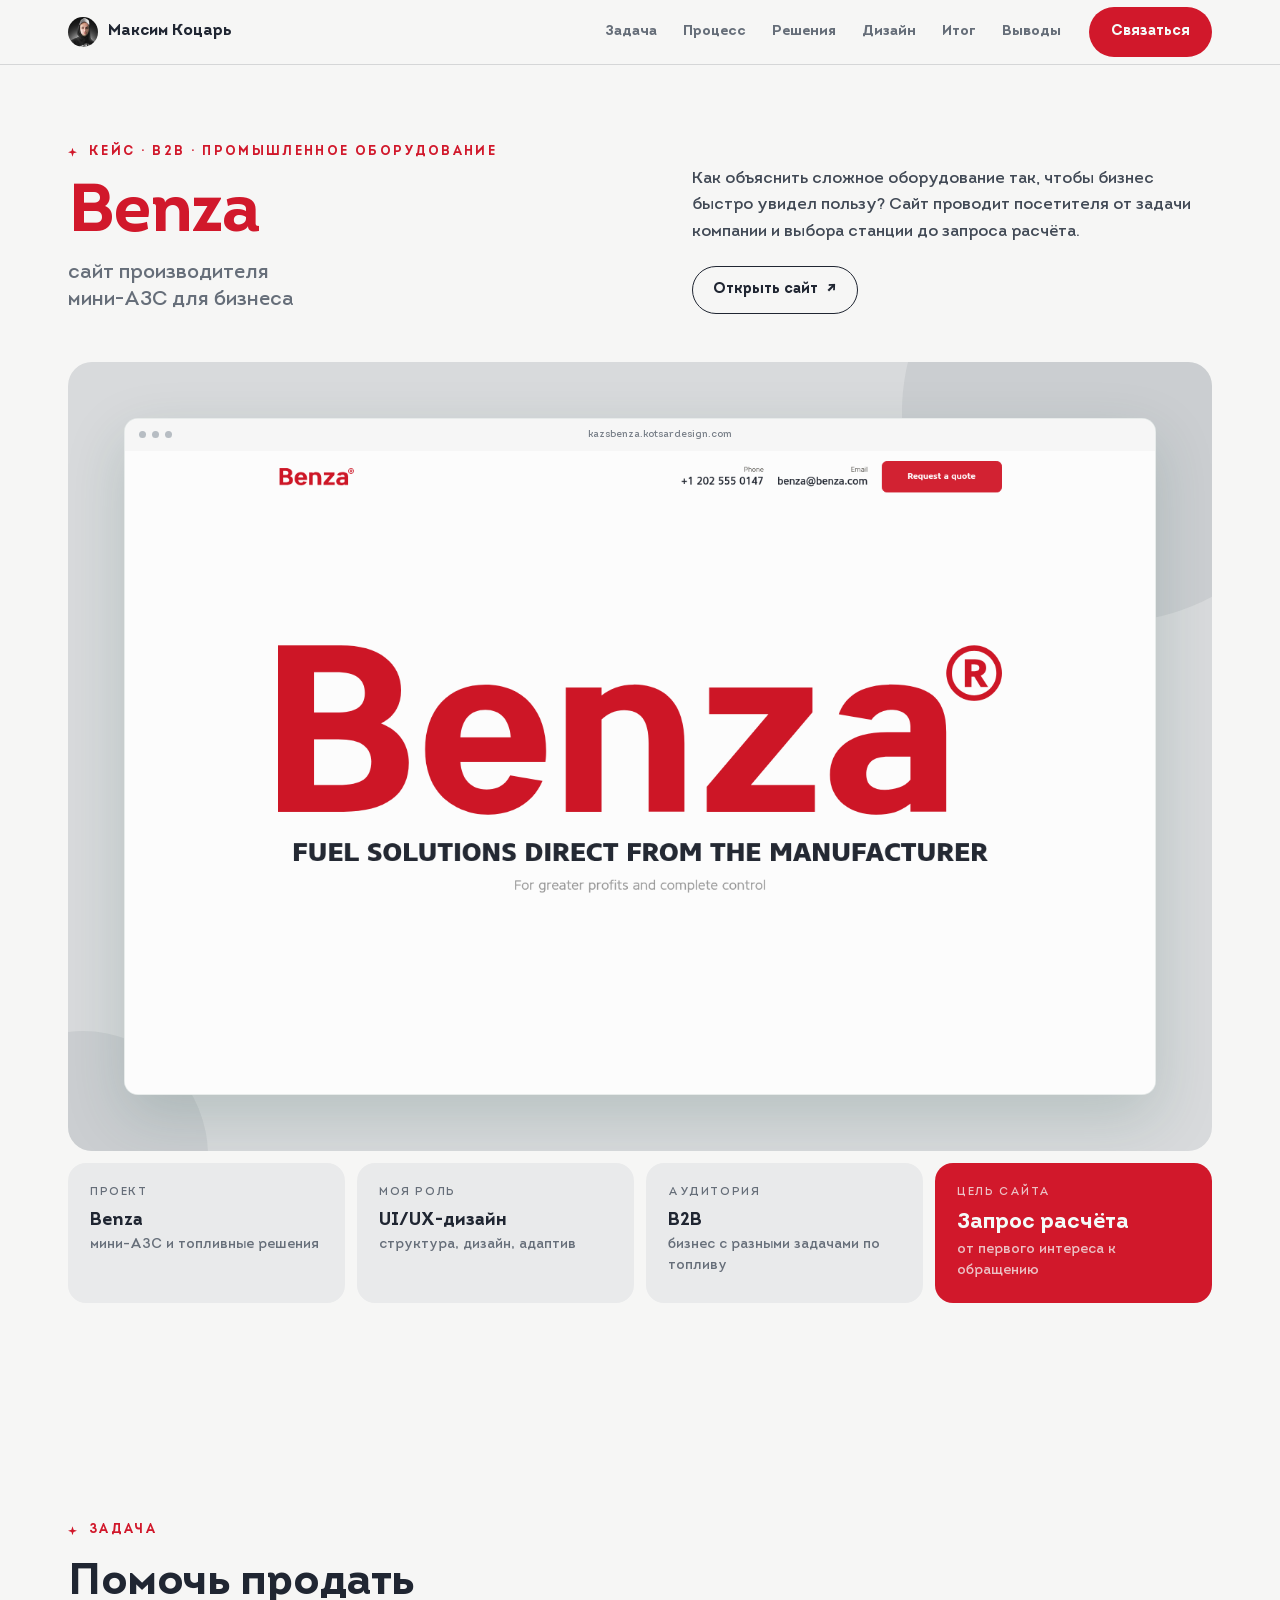
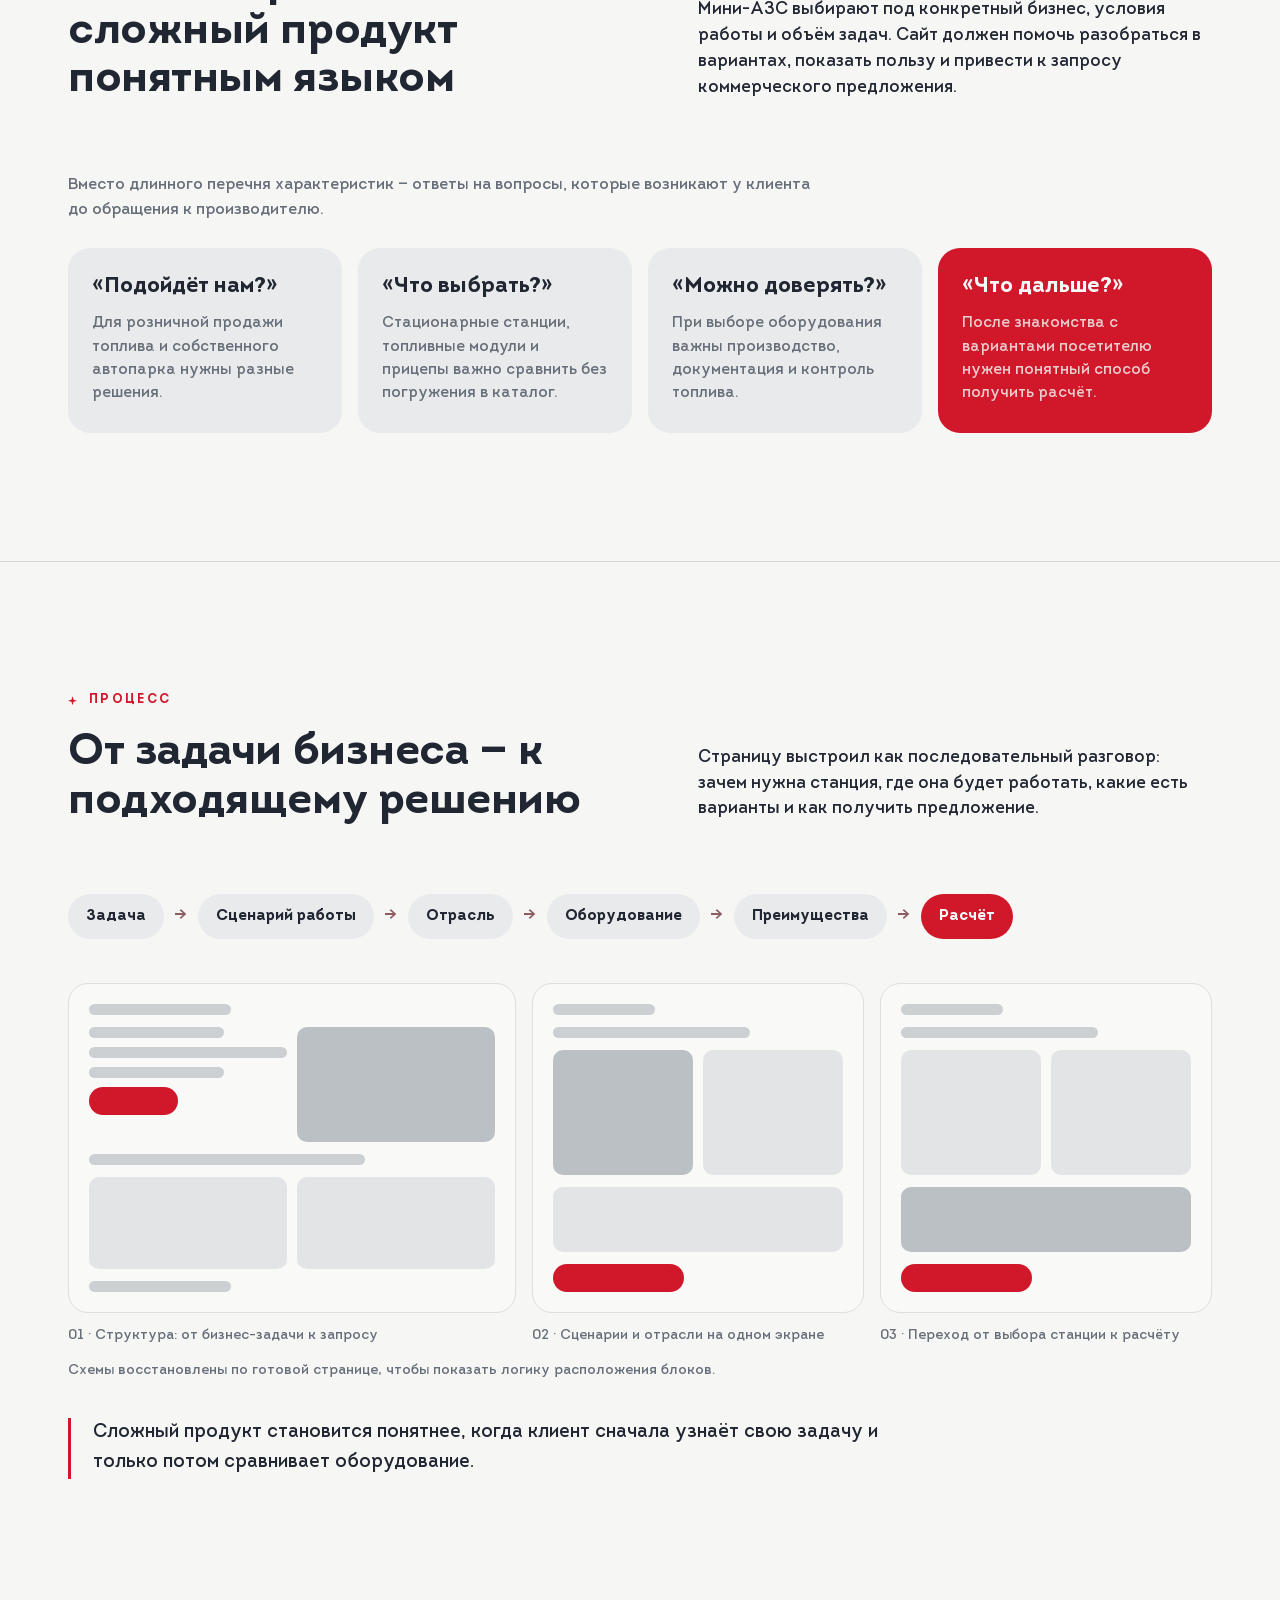
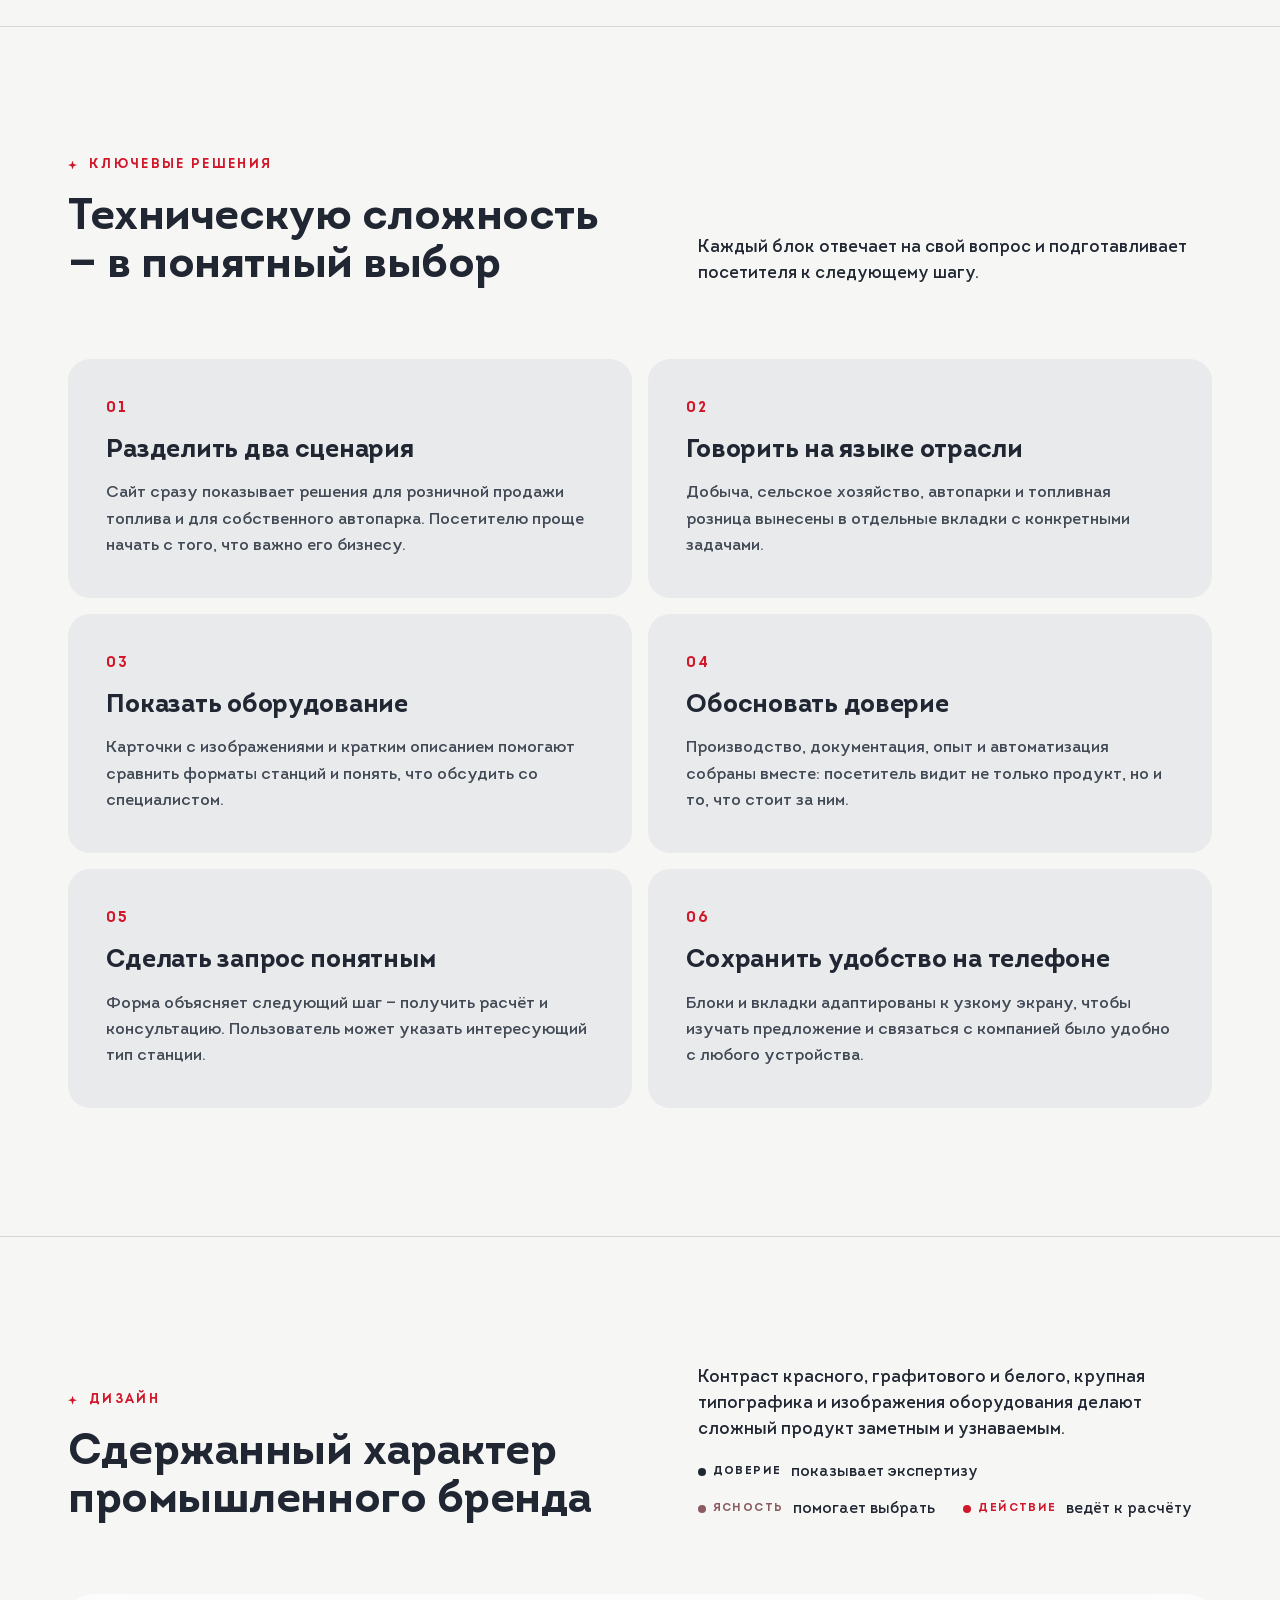
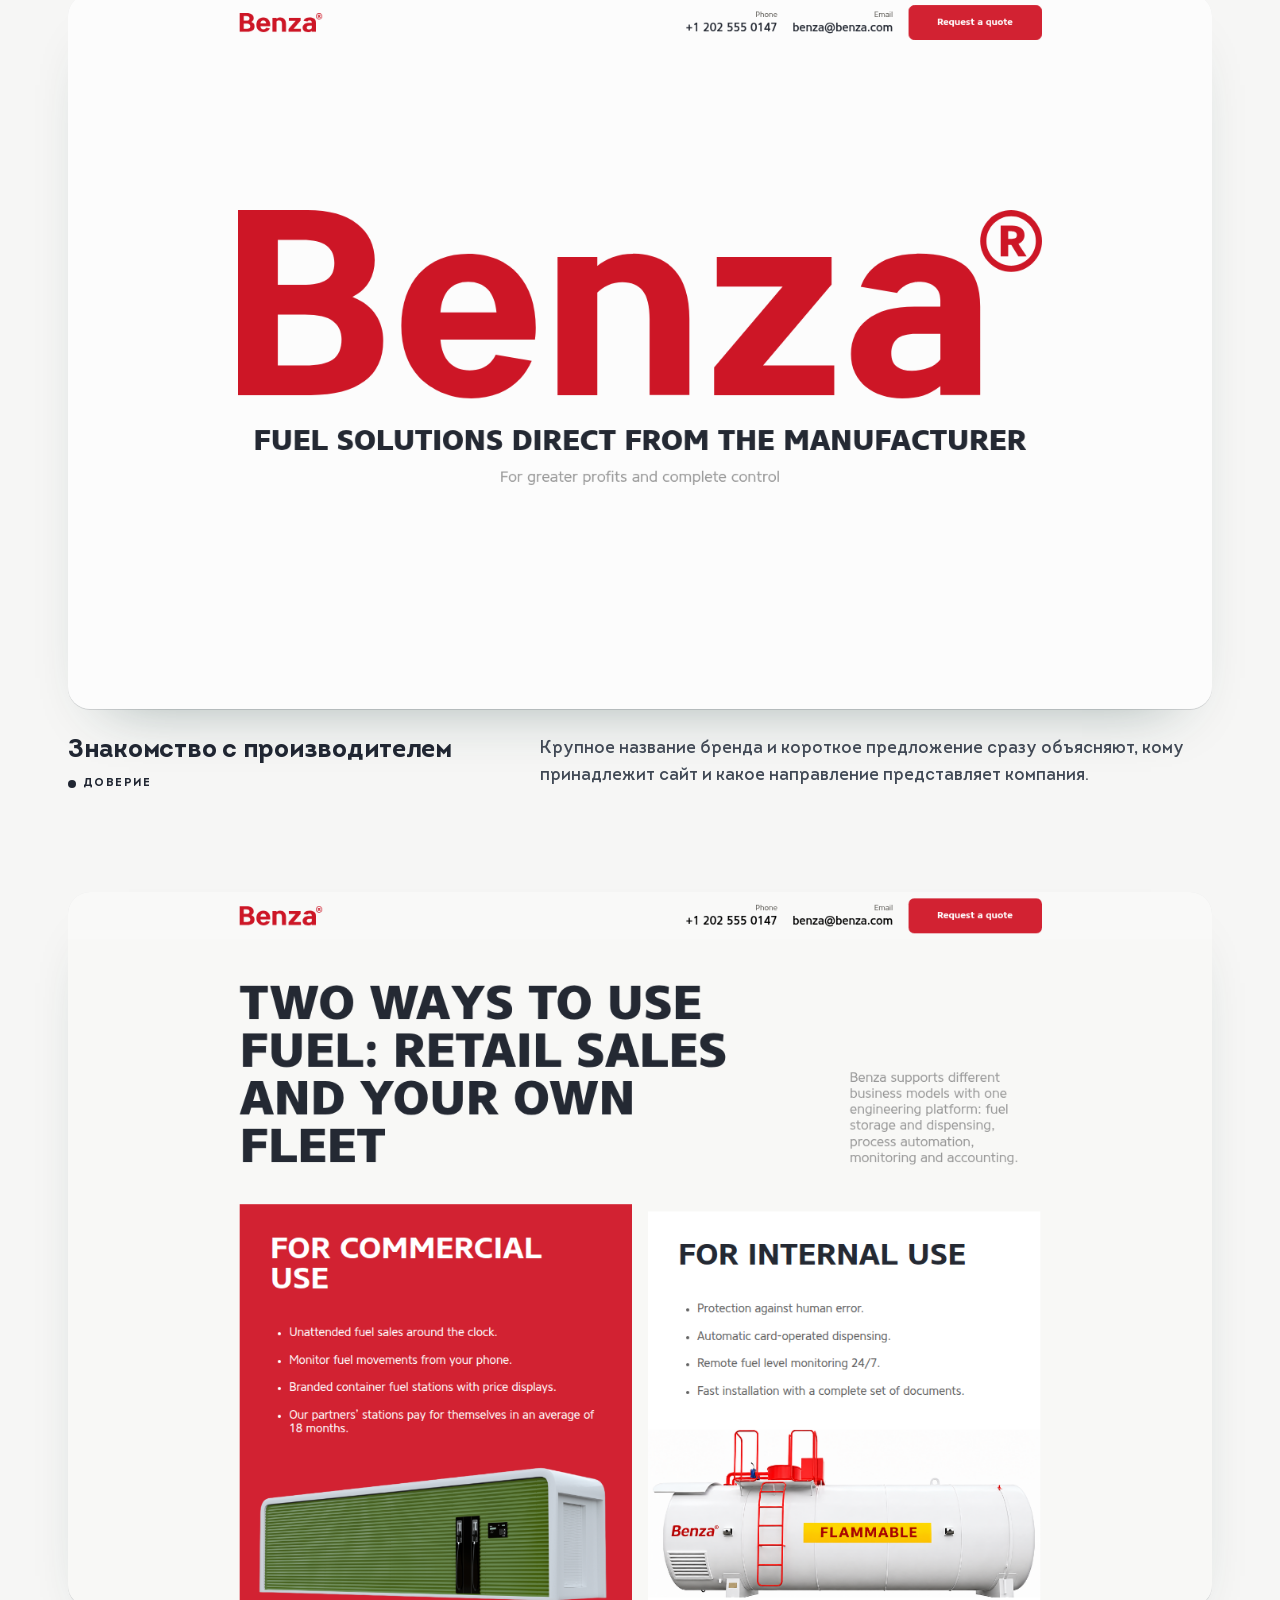
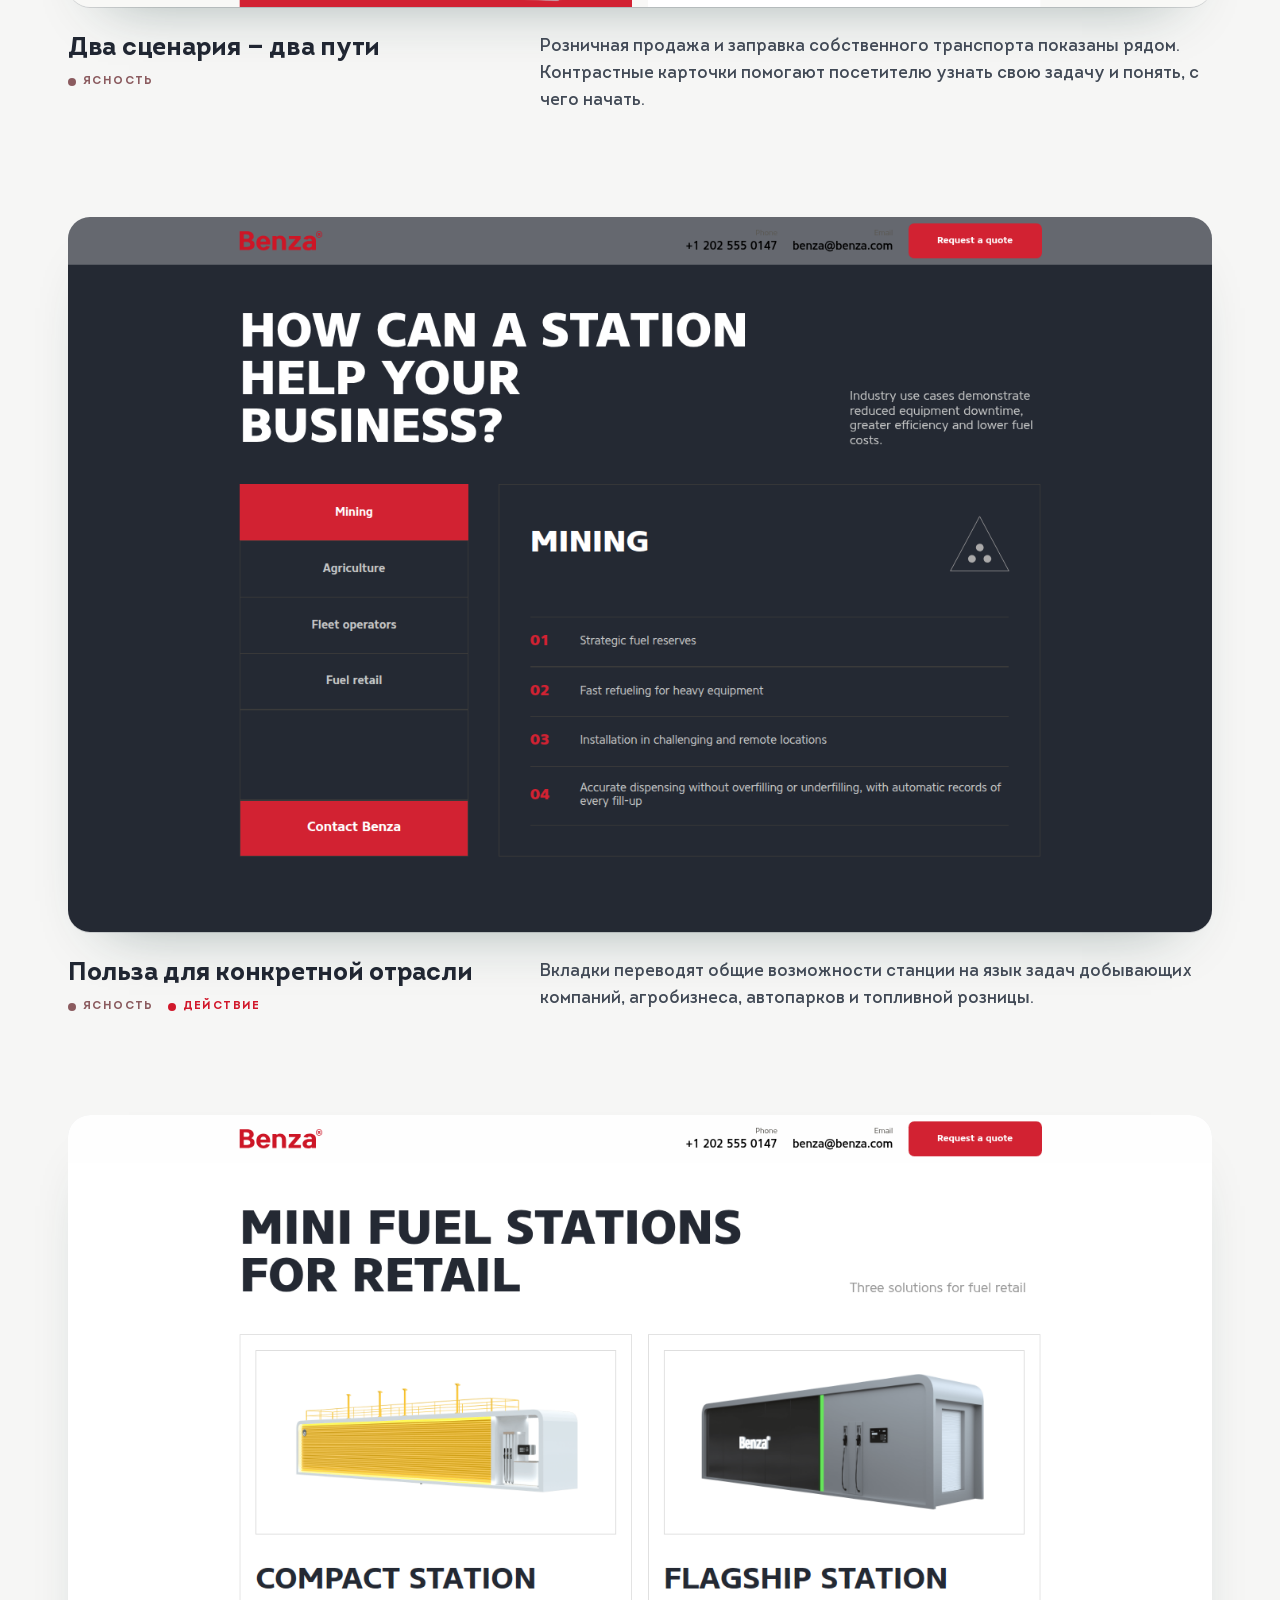
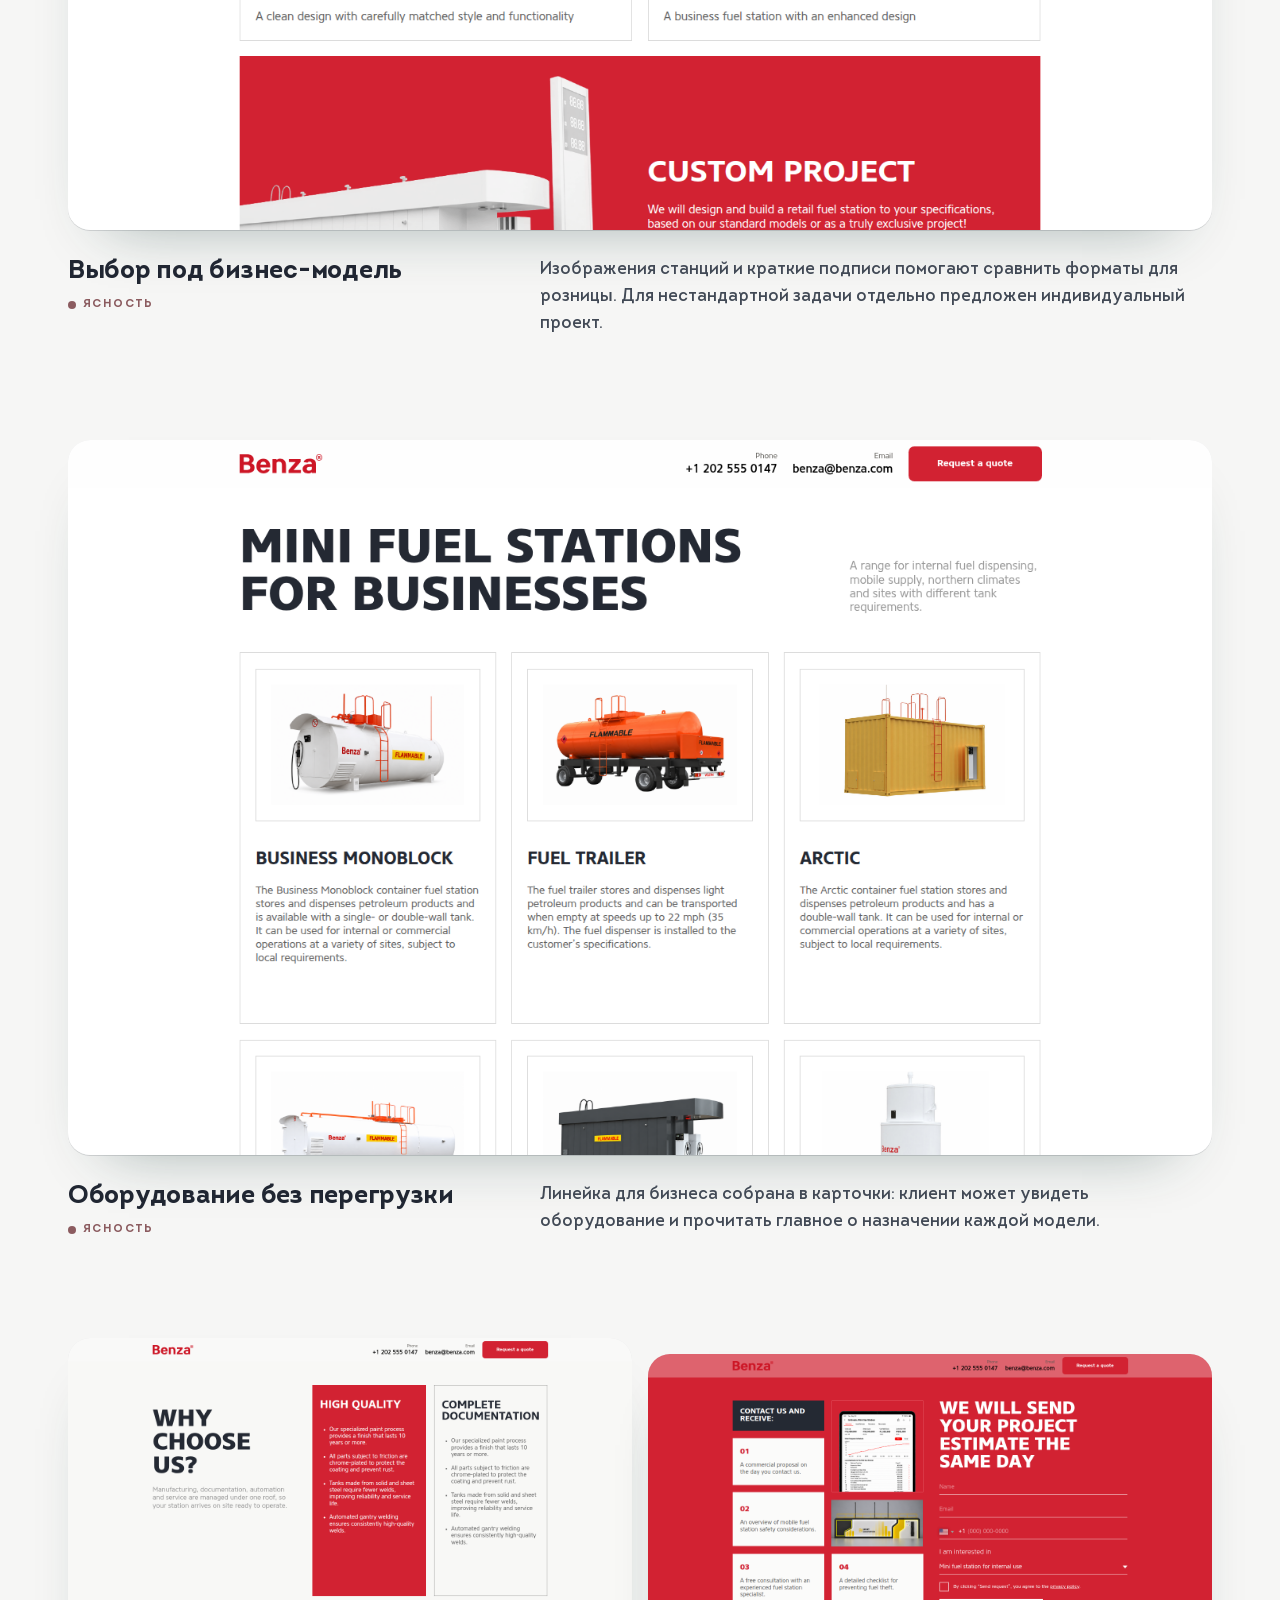
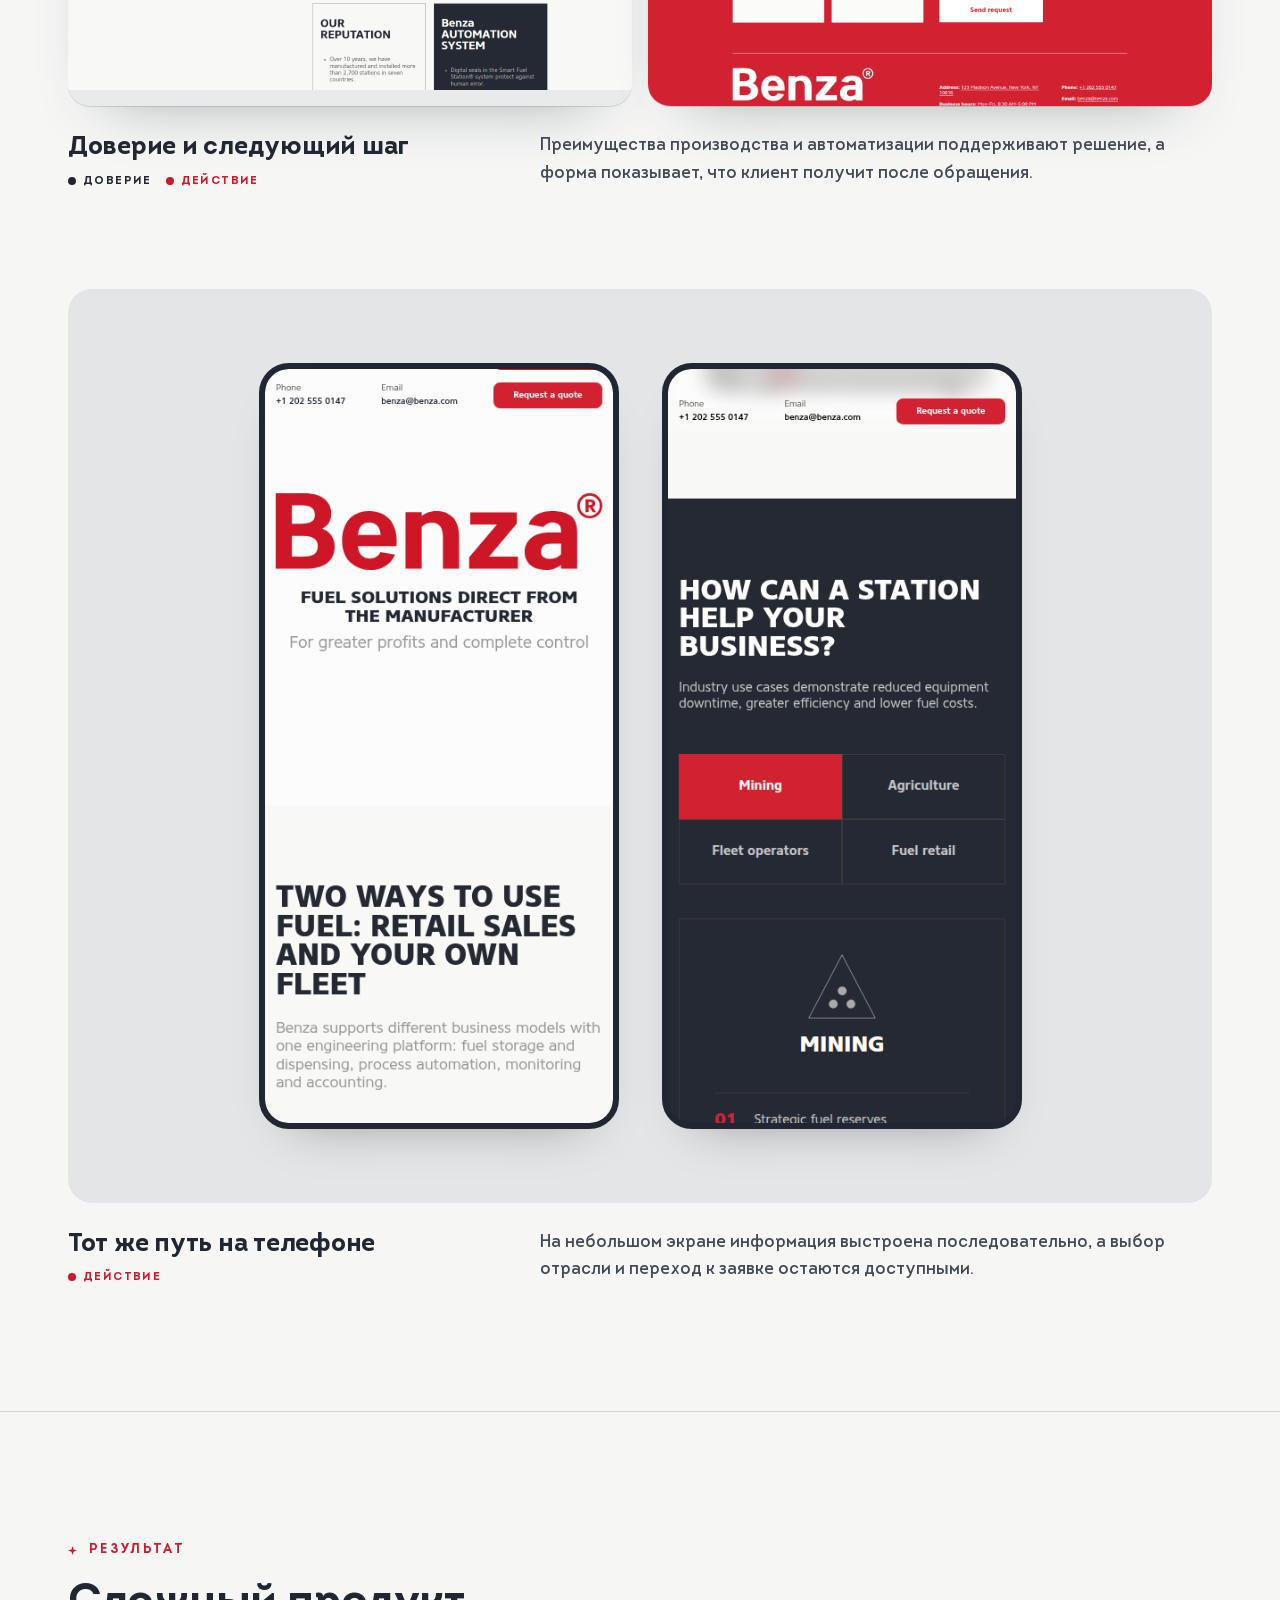
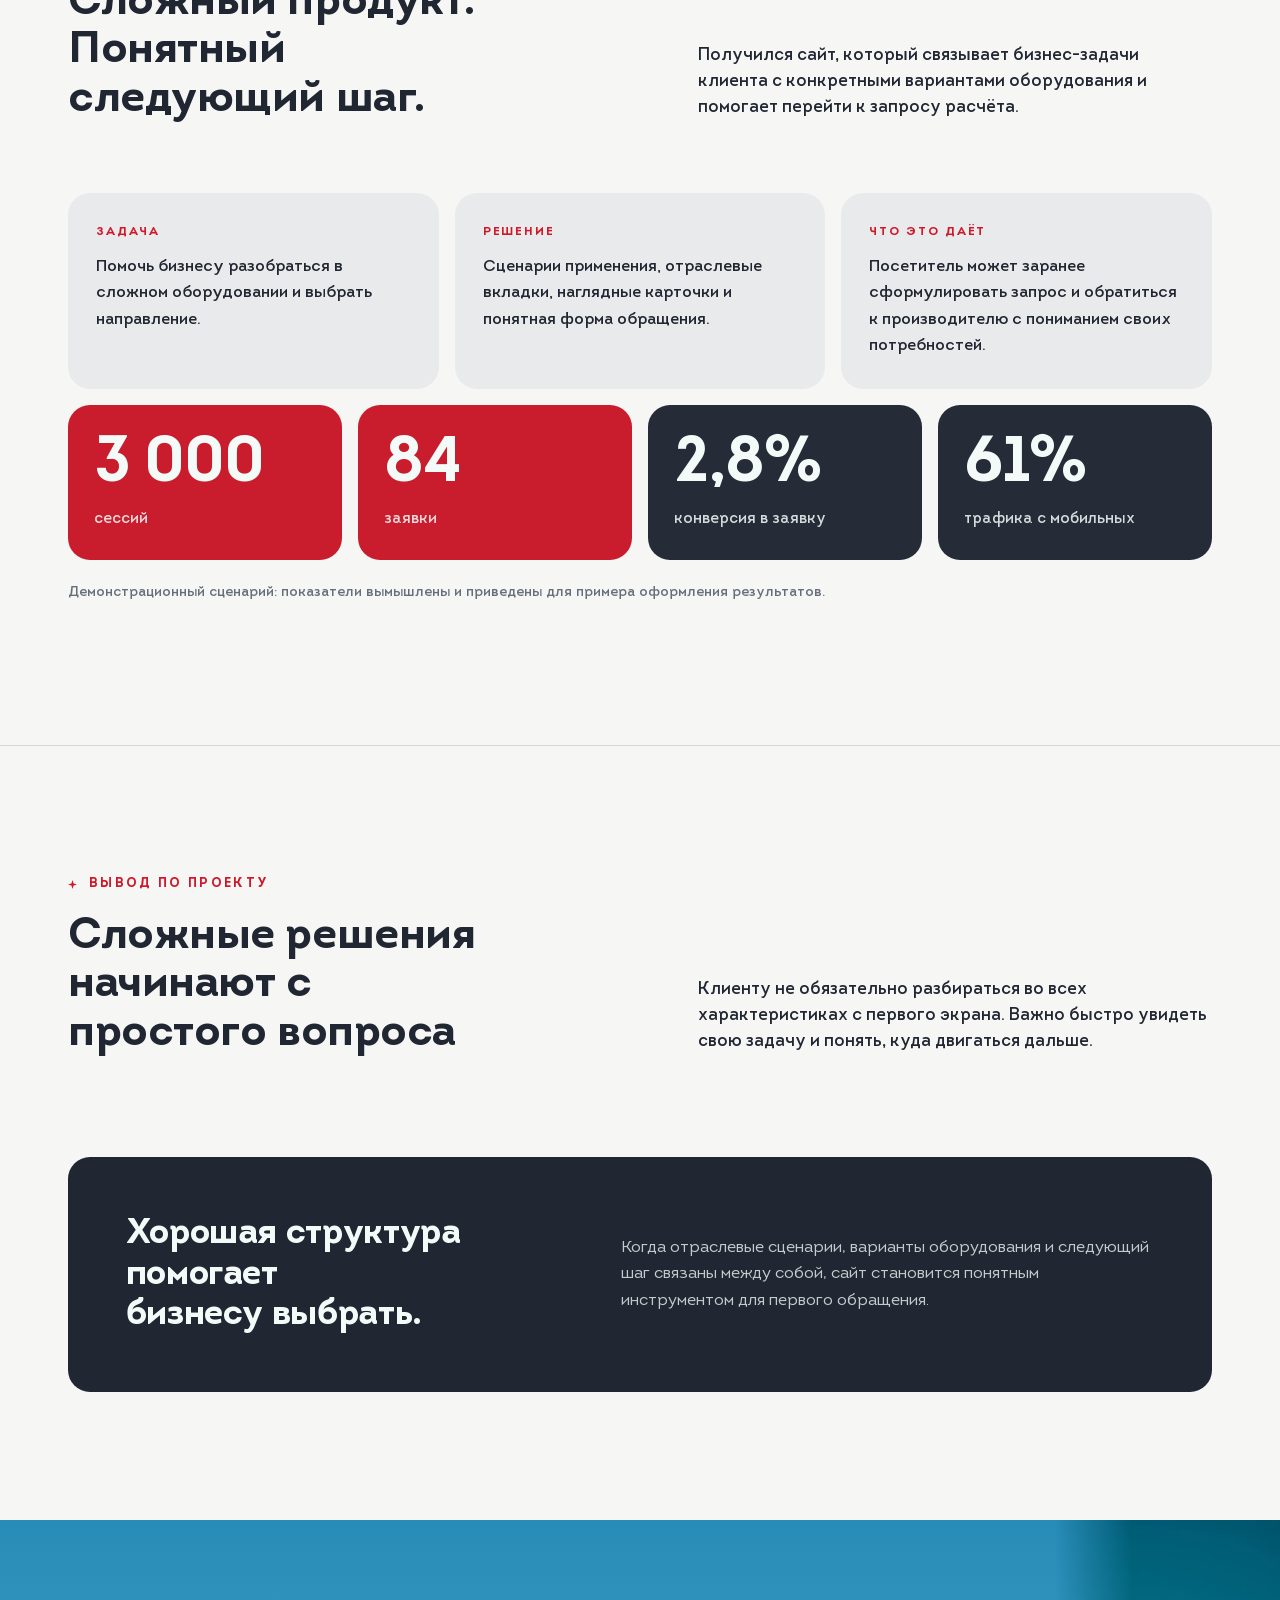
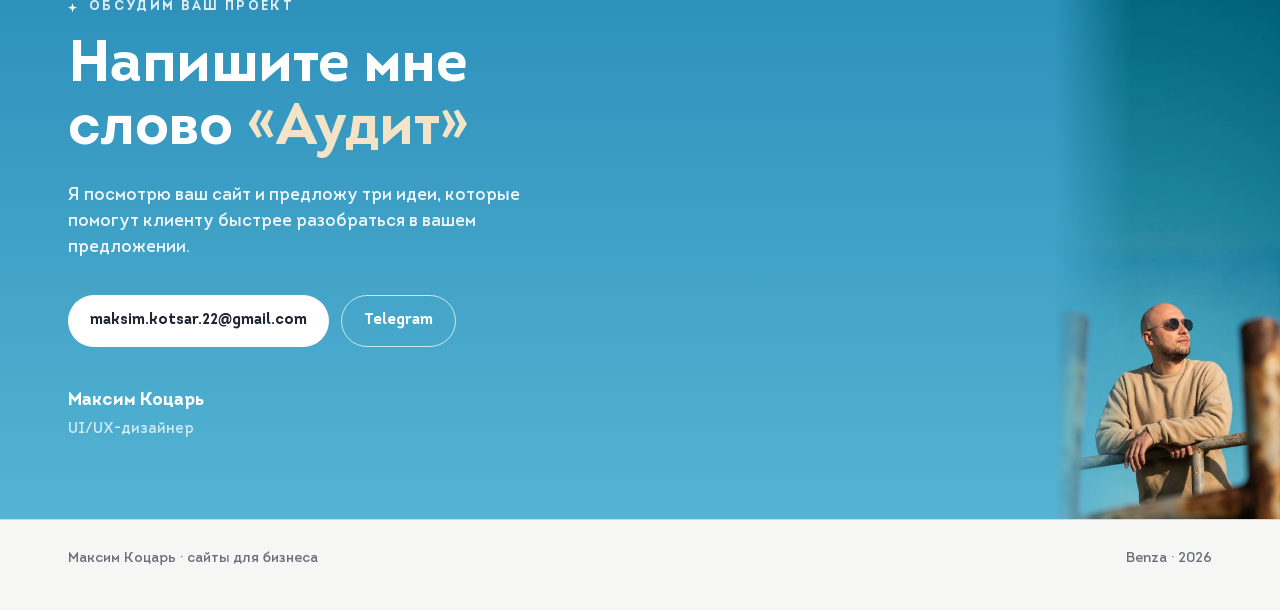
==== index.html @ 70fc0bc0 "Add Benza website case study" ====
<!doctype html>
<html lang="ru"><head><meta charset="utf-8"><meta name="viewport" content="width=device-width,initial-scale=1"><title>Benza — кейс сайта производителя мини-АЗС</title><meta name="description" content="Кейс сайта Benza: как объяснить сложный промышленный продукт и подвести бизнес-клиента к запросу расчёта."><meta property="og:title" content="Benza — кейс сайта производителя мини-АЗС"><meta property="og:description" content="Понятный путь от задачи бизнеса до запроса расчёта."><meta property="og:type" content="website"><link rel="stylesheet" href="style.css"></head>
<body><header class="bar"><div class="wrap"><span class="name-ph"><img src="assets/img/maksim-avatar.webp" alt="" width="30" height="30">Максим Коцарь<em> · сайты для бизнеса</em></span><nav class="nav" aria-label="Разделы"><a href="#task">Задача</a><a href="#process">Процесс</a><a href="#decisions">Решения</a><a href="#design">Дизайн</a><a href="#result">Итог</a><a href="#reflection">Выводы</a></nav><div class="bar-r"><a class="btn" href="#contact">Связаться</a><button class="burger" type="button" aria-expanded="false" aria-controls="menu" aria-label="Открыть меню"><i></i></button></div></div><nav class="menu" id="menu" aria-label="Мобильное меню"><small>Разделы</small><a href="#task">Задача</a><a href="#process">Процесс</a><a href="#decisions">Решения</a><a href="#design">Дизайн</a><a href="#result">Итог</a><a href="#reflection">Выводы</a><a class="btn" href="#contact">Связаться</a></nav><div class="progress" aria-hidden="true"></div></header>
<main><div class="hero"><div class="wrap"><div class="hb-top"><div><div class="kicker">Кейс · B2B · Промышленное оборудование</div><h1><span class="hb-name">Benza</span><span class="hb-sub">сайт производителя мини-АЗС для бизнеса</span></h1></div><div class="hb-right"><p class="lead">Как объяснить сложное оборудование так, чтобы бизнес быстро увидел пользу? Сайт проводит посетителя от задачи компании и выбора станции до запроса расчёта.</p><a class="site-link" href="https://kazsbenza.kotsardesign.com/" target="_blank" rel="noopener">Открыть сайт <span aria-hidden="true">↗</span></a></div></div><div class="teaser-frame"><a class="browser-shot" href="https://kazsbenza.kotsardesign.com/" target="_blank" rel="noopener" aria-label="Открыть сайт Benza"><div class="browser-top" aria-hidden="true"><i></i><i></i><i></i><span>kazsbenza.kotsardesign.com</span></div><img src="assets/img/hero.png" alt="Первый экран сайта Benza" width="1440" height="900"></a></div><div class="hb-meta"><div><small>Проект</small><strong>Benza</strong><span>мини-АЗС и топливные решения</span></div><div><small>Моя роль</small><strong>UI/UX-дизайн</strong><span>структура, дизайн, адаптив</span></div><div><small>Аудитория</small><strong>B2B</strong><span>бизнес с разными задачами по топливу</span></div><div class="res"><small>Цель сайта</small><strong>Запрос расчёта</strong><span>от первого интереса к обращению</span></div></div></div></div>
<section id="task"><div class="wrap"><div class="sec-head"><div><div class="kicker">Задача</div><h2>Помочь продать сложный продукт понятным языком</h2></div><p class="lead">Мини-АЗС выбирают под конкретный бизнес, условия работы и объём задач. Сайт должен помочь разобраться в вариантах, показать пользу и привести к запросу коммерческого предложения.</p></div><p class="obj-intro">Вместо длинного перечня характеристик — ответы на вопросы, которые возникают у клиента до обращения к производителю.</p><div class="objections"><div class="obj"><div class="q">«Подойдёт нам?»</div><p>Для розничной продажи топлива и собственного автопарка нужны разные решения.</p></div><div class="obj"><div class="q">«Что выбрать?»</div><p>Стационарные станции, топливные модули и прицепы важно сравнить без погружения в каталог.</p></div><div class="obj"><div class="q">«Можно доверять?»</div><p>При выборе оборудования важны производство, документация и контроль топлива.</p></div><div class="obj"><div class="q">«Что дальше?»</div><p>После знакомства с вариантами посетителю нужен понятный способ получить расчёт.</p></div></div></div></section>
<section id="process"><div class="wrap"><div class="sec-head"><div><div class="kicker">Процесс</div><h2>От задачи бизнеса — к подходящему решению</h2></div><p class="lead">Страницу выстроил как последовательный разговор: зачем нужна станция, где она будет работать, какие есть варианты и как получить предложение.</p></div><div class="journey"><span>Задача</span><em>→</em><span>Сценарий работы</span><em>→</em><span>Отрасль</span><em>→</em><span>Оборудование</span><em>→</em><span>Преимущества</span><em>→</em><span>Расчёт</span></div><div class="proto-grid"><figure class="proto-figure"><div class="proto-canvas"><div class="proto-bar short"></div><div class="proto-row"><div class="proto-content"><div class="proto-bar medium"></div><div class="proto-bar"></div><div class="proto-bar medium"></div><div class="proto-button"></div></div><div class="proto-box dark"></div></div><div class="proto-bar medium"></div><div class="proto-row"><div class="proto-box"></div><div class="proto-box"></div></div><div class="proto-bar short"></div></div><figcaption>01 · Структура: от бизнес-задачи к запросу</figcaption></figure><figure class="proto-figure"><div class="proto-canvas"><div class="proto-bar short"></div><div class="proto-bar medium"></div><div class="proto-row"><div class="proto-box dark"></div><div class="proto-box"></div></div><div class="proto-box"></div><div class="proto-button"></div></div><figcaption>02 · Сценарии и отрасли на одном экране</figcaption></figure><figure class="proto-figure"><div class="proto-canvas"><div class="proto-bar short"></div><div class="proto-bar medium"></div><div class="proto-row"><div class="proto-box"></div><div class="proto-box"></div></div><div class="proto-box dark"></div><div class="proto-button"></div></div><figcaption>03 · Переход от выбора станции к расчёту</figcaption></figure></div><p class="case-note">Схемы восстановлены по готовой странице, чтобы показать логику расположения блоков.</p><p class="quote-note">Сложный продукт становится понятнее, когда клиент сначала узнаёт свою задачу и только потом сравнивает оборудование.</p></div></section>
<section id="decisions"><div class="wrap"><div class="sec-head"><div><div class="kicker">Ключевые решения</div><h2>Техническую сложность — в понятный выбор</h2></div><p class="lead">Каждый блок отвечает на свой вопрос и подготавливает посетителя к следующему шагу.</p></div><div class="decisions"><article class="dec"><div class="n">01</div><h3>Разделить два сценария</h3><p>Сайт сразу показывает решения для розничной продажи топлива и для собственного автопарка. Посетителю проще начать с того, что важно его бизнесу.</p></article><article class="dec"><div class="n">02</div><h3>Говорить на языке отрасли</h3><p>Добыча, сельское хозяйство, автопарки и топливная розница вынесены в отдельные вкладки с конкретными задачами.</p></article><article class="dec"><div class="n">03</div><h3>Показать оборудование</h3><p>Карточки с изображениями и кратким описанием помогают сравнить форматы станций и понять, что обсудить со специалистом.</p></article><article class="dec"><div class="n">04</div><h3>Обосновать доверие</h3><p>Производство, документация, опыт и автоматизация собраны вместе: посетитель видит не только продукт, но и то, что стоит за ним.</p></article><article class="dec"><div class="n">05</div><h3>Сделать запрос понятным</h3><p>Форма объясняет следующий шаг — получить расчёт и консультацию. Пользователь может указать интересующий тип станции.</p></article><article class="dec"><div class="n">06</div><h3>Сохранить удобство на телефоне</h3><p>Блоки и вкладки адаптированы к узкому экрану, чтобы изучать предложение и связаться с компанией было удобно с любого устройства.</p></article></div></div></section>
<section id="design"><div class="wrap"><div class="sec-head"><div><div class="kicker">Дизайн</div><h2>Сдержанный характер промышленного бренда</h2></div><div><p class="lead">Контраст красного, графитового и белого, крупная типографика и изображения оборудования делают сложный продукт заметным и узнаваемым.</p><div class="legend"><div><span class="tag t-trust">Доверие</span> показывает экспертизу</div><div><span class="tag t-want">Ясность</span> помогает выбрать</div><div><span class="tag t-buy">Действие</span> ведёт к расчёту</div></div></div></div>
<figure class="shot"><div class="media"><img src="assets/img/hero.png" alt="Первый экран сайта Benza" loading="lazy" width="1440" height="900"></div><figcaption class="cap"><h3>Знакомство с производителем<span class="tags"><span class="tag t-trust">Доверие</span></span></h3><p>Крупное название бренда и короткое предложение сразу объясняют, кому принадлежит сайт и какое направление представляет компания.</p></figcaption></figure>
<figure class="shot"><div class="media"><img src="assets/img/business-models.png" alt="Два сценария: коммерческое использование топлива и собственный автопарк" loading="lazy" width="1440" height="900"></div><figcaption class="cap"><h3>Два сценария — два пути<span class="tags"><span class="tag t-want">Ясность</span></span></h3><p>Розничная продажа и заправка собственного транспорта показаны рядом. Контрастные карточки помогают посетителю узнать свою задачу и понять, с чего начать.</p></figcaption></figure>
<figure class="shot"><div class="media"><img src="assets/img/industries.png" alt="Вкладки с решениями для разных отраслей" loading="lazy" width="1440" height="900"></div><figcaption class="cap"><h3>Польза для конкретной отрасли<span class="tags"><span class="tag t-want">Ясность</span><span class="tag t-buy">Действие</span></span></h3><p>Вкладки переводят общие возможности станции на язык задач добывающих компаний, агробизнеса, автопарков и топливной розницы.</p></figcaption></figure>
<figure class="shot"><div class="media"><img src="assets/img/retail.png" alt="Станции для розничной продажи топлива" loading="lazy" width="1440" height="900"></div><figcaption class="cap"><h3>Выбор под бизнес-модель<span class="tags"><span class="tag t-want">Ясность</span></span></h3><p>Изображения станций и краткие подписи помогают сравнить форматы для розницы. Для нестандартной задачи отдельно предложен индивидуальный проект.</p></figcaption></figure>
<figure class="shot"><div class="media"><img src="assets/img/range.png" alt="Каталог станций и топливных модулей для бизнеса" loading="lazy" width="1440" height="900"></div><figcaption class="cap"><h3>Оборудование без перегрузки<span class="tags"><span class="tag t-want">Ясность</span></span></h3><p>Линейка для бизнеса собрана в карточки: клиент может увидеть оборудование и прочитать главное о назначении каждой модели.</p></figcaption></figure>
<figure class="shot"><div class="showcase-pair"><div class="media"><img src="assets/img/advantages.png" alt="Преимущества производства и автоматизации" loading="lazy" width="1440" height="900"></div><div class="media"><img src="assets/img/contact-form.png" alt="Форма запроса расчёта проекта" loading="lazy" width="1440" height="900"></div></div><figcaption class="cap"><h3>Доверие и следующий шаг<span class="tags"><span class="tag t-trust">Доверие</span><span class="tag t-buy">Действие</span></span></h3><p>Преимущества производства и автоматизации поддерживают решение, а форма показывает, что клиент получит после обращения.</p></figcaption></figure>
<figure class="shot"><div class="mobile-stage"><div class="phones"><div class="phone"><img src="assets/img/mobile-hero.png" alt="Первый экран сайта Benza на телефоне" loading="lazy" width="390" height="844"></div><div class="phone"><img src="assets/img/mobile-range.png" alt="Отраслевые решения Benza на телефоне" loading="lazy" width="390" height="844"></div></div></div><figcaption class="cap"><h3>Тот же путь на телефоне<span class="tags"><span class="tag t-buy">Действие</span></span></h3><p>На небольшом экране информация выстроена последовательно, а выбор отрасли и переход к заявке остаются доступными.</p></figcaption></figure></div></section>
<section id="result"><div class="wrap"><div class="sec-head"><div><div class="kicker">Результат</div><h2>Сложный продукт. Понятный следующий шаг.</h2></div><p class="lead">Получился сайт, который связывает бизнес-задачи клиента с конкретными вариантами оборудования и помогает перейти к запросу расчёта.</p></div><div class="ba"><div><small>Задача</small><p>Помочь бизнесу разобраться в сложном оборудовании и выбрать направление.</p></div><div><small>Решение</small><p>Сценарии применения, отраслевые вкладки, наглядные карточки и понятная форма обращения.</p></div><div><small>Что это даёт</small><p>Посетитель может заранее сформулировать запрос и обратиться к производителю с пониманием своих потребностей.</p></div></div><div class="stats"><div class="stat"><b>3 000</b><span>сессий</span></div><div class="stat"><b>84</b><span>заявки</span></div><div class="stat"><b>2,8%</b><span>конверсия в заявку</span></div><div class="stat"><b>61%</b><span>трафика с мобильных</span></div></div><p class="demo-note">Демонстрационный сценарий: показатели вымышлены и приведены для примера оформления результатов.</p></div></section>
<section id="reflection"><div class="wrap"><div class="sec-head"><div><div class="kicker">Вывод по проекту</div><h2>Сложные решения начинают с простого вопроса</h2></div><p class="lead">Клиенту не обязательно разбираться во всех характеристиках с первого экрана. Важно быстро увидеть свою задачу и понять, куда двигаться дальше.</p></div><div class="motion-note"><h3>Хорошая структура помогает бизнесу выбрать.</h3><p>Когда отраслевые сценарии, варианты оборудования и следующий шаг связаны между собой, сайт становится понятным инструментом для первого обращения.</p></div></div></section>
<section id="contact" class="contact"><picture class="contact-bg"><source media="(max-width:860px)" srcset="assets/img/contact-mobile.webp" width="751" height="2000"><img src="assets/img/contact-desktop.webp" alt="Максим Коцарь" width="1672" height="941" loading="lazy"></picture><div class="wrap contact-grid"><div class="cta"><div class="kicker">Обсудим ваш проект</div><h2>Напишите мне слово <em>«Аудит»</em></h2><p class="lead">Я посмотрю ваш сайт и предложу три идеи, которые помогут клиенту быстрее разобраться в вашем предложении.</p><div class="links"><a class="btn" href="mailto:maksim.kotsar.22@gmail.com?subject=%D0%90%D1%83%D0%B4%D0%B8%D1%82">maksim.kotsar.22@gmail.com</a><a class="btn ghost" href="https://t.me/maksimkotsar" target="_blank" rel="noopener">Telegram</a></div><p class="sign"><b>Максим Коцарь</b>UI/UX-дизайнер</p></div></div></section></main><footer><div class="wrap"><span>Максим Коцарь · сайты для бизнеса</span><span>Benza · 2026</span></div></footer><script src="script.js" defer></script></body></html>
---- style.css ----
@font-face{font-family:Intro;src:url(assets/fonts/Intro-Regular.woff) format("woff");font-weight:400;font-display:swap}
@font-face{font-family:Intro;src:url(assets/fonts/Intro-Book.woff) format("woff");font-weight:300;font-display:swap}
@font-face{font-family:Intro;src:url(assets/fonts/Intro-Bold.woff) format("woff");font-weight:700;font-display:swap}
:root{
  --bg:#F4FAF8;--paper:#E4F1ED;--ink:#173B37;--muted:#627C77;--line:rgba(23,59,55,.14);
  --wine:#2AA795;--olive:#67AA9D;--forest:#173F3A;--ph:#D3D0C8;--ph-ink:#7B7970;
  --r:22px;--gut:clamp(16px,4vw,48px);--max:1240px;
}
*{box-sizing:border-box}
html{scroll-behavior:smooth}
body{margin:0;background:var(--bg);color:var(--ink);font:400 18px/1.6 Intro,"Segoe UI",system-ui,sans-serif;-webkit-font-smoothing:antialiased}
img,video{display:block;max-width:100%;height:auto}
a{color:inherit}
.wrap{max-width:var(--max);margin:0 auto;padding:0 var(--gut)}
.narrow{max-width:820px}
h1,h2,h3{font-weight:700;line-height:1.08;letter-spacing:-.01em;margin:0}
h1{font-size:clamp(40px,7vw,92px)}
h2{font-size:clamp(32px,4.6vw,58px)}
h3{font-size:clamp(21px,2.1vw,26px);line-height:1.2}
p{margin:0 0 1em}
.kicker{font-size:13px;letter-spacing:.18em;text-transform:uppercase;color:var(--wine);font-weight:700;margin-bottom:18px;display:flex;align-items:center;gap:12px}
.kicker::before{content:"";width:9px;height:9px;background:var(--wine);clip-path:polygon(50% 0,62% 38%,100% 50%,62% 62%,50% 100%,38% 62%,0 50%,38% 38%)}
.lead{font-size:clamp(19px,1.8vw,23px);line-height:1.5;color:var(--ink)}
.muted{color:var(--muted)}
section{padding:clamp(72px,10vw,140px) 0}
section+section{border-top:1px solid var(--line)}
.sec-head{display:grid;grid-template-columns:minmax(0,1.1fr) minmax(0,1fr);gap:clamp(24px,5vw,80px);align-items:end;margin-bottom:clamp(40px,6vw,72px)}
.sec-head p:last-child{margin-bottom:0}
.sec-head h2{font-size:clamp(30px,3.5vw,46px);margin-bottom:-.08em;text-wrap:balance}
.sec-head .lead{font-size:clamp(17px,1.35vw,19px)}
.sec-head .muted{font-size:16px}
@media (max-width:860px){.sec-head{grid-template-columns:1fr}}

/* top bar */
.bar{position:sticky;top:0;z-index:20;background:rgba(244,250,248,.88);backdrop-filter:blur(10px);border-bottom:1px solid var(--line)}
.bar .wrap{display:flex;align-items:center;justify-content:space-between;height:64px;gap:16px}
.name-ph{display:inline-flex;align-items:center;gap:10px;font-weight:700;font-size:16px}
.name-ph img{width:30px;height:30px;border-radius:50%;flex:none;object-fit:cover}
.name-ph em{font-style:normal;font-weight:400;color:var(--muted)}
.bar-r{display:flex;align-items:center;gap:12px}
.lang{display:flex;gap:2px;font-size:13px;font-weight:700;letter-spacing:.06em}
.lang a{padding:7px 10px;border-radius:999px;text-decoration:none;color:var(--muted)}
.lang a[href]:hover{color:var(--ink)}
.lang a[aria-current]{color:var(--ink);background:var(--paper)}
.name-ph{white-space:nowrap}
@media (max-width:640px){.name-ph em{display:none}.bar .btn{padding:11px 18px}}
@media (max-width:400px){.bar-r{gap:6px}.lang a{padding:6px 7px}.bar .btn{padding:10px 14px;font-size:14px}.name-ph{gap:8px;font-size:15px}.name-ph img{display:none}}
@media (max-width:360px){.lang a{padding:5px 6px}.bar .btn{padding:9px 12px;font-size:13px}.name-ph{font-size:14px}}
.btn{display:inline-flex;align-items:center;justify-content:center;gap:10px;background:var(--wine);color:#F4FAF8;text-decoration:none;font-weight:700;font-size:15px;padding:13px 22px;border-radius:999px;transition:transform .2s,background .2s;white-space:nowrap}
.btn:hover{background:#218e80;transform:translateY(-1px)}
.btn.ghost{background:transparent;color:var(--ink);border:1.5px solid var(--ink)}
.btn.ghost:hover{background:var(--ink);color:var(--bg)}

/* placeholders */
.ph{background:var(--ph);border-radius:var(--r);display:flex;flex-direction:column;align-items:center;justify-content:center;gap:8px;text-align:center;color:var(--ph-ink);padding:24px;position:relative;overflow:hidden}
.ph::before{content:"";position:absolute;inset:14px;border:1.5px dashed rgba(123,121,112,.45);border-radius:calc(var(--r) - 8px);pointer-events:none}
.ph b{font-size:15px;letter-spacing:.06em;text-transform:uppercase}
.ph span{font-size:14px;max-width:420px;line-height:1.45}

/* hero */
.hero{padding:clamp(48px,6vw,84px) 0 clamp(56px,7vw,90px)}
.teaser img{width:100%}
.media.teaser{box-shadow:none}
.hb-top{display:grid;grid-template-columns:minmax(0,1fr) minmax(0,1fr);gap:clamp(24px,5vw,80px);align-items:end;margin-bottom:clamp(32px,4vw,48px)}
.hero h1{margin:0}
.hb-name{display:block;font-size:clamp(52px,7.4vw,104px);line-height:.95;letter-spacing:-.025em}
.hb-sub{display:block;font-size:clamp(18px,1.6vw,22px);line-height:1.3;font-weight:400;letter-spacing:0;color:var(--muted);margin-top:14px;text-wrap:balance;max-width:30ch}
.hb-right{max-width:520px;justify-self:end}
.hb-top .lead{margin:0;font-size:clamp(16px,1.3vw,18px);line-height:1.6;color:#395B55}
.site-link{display:inline-flex;align-items:center;gap:8px;margin-top:20px;padding:11px 20px;border-radius:999px;border:1.5px solid var(--ink);font-weight:700;font-size:15px;text-decoration:none;transition:background .2s,color .2s}
.site-link span{transition:transform .2s}
.site-link:hover{background:var(--ink);color:var(--bg)}
.site-link:hover span{transform:translate(2px,-2px)}
a.media.teaser{display:block}
.hb-meta{display:grid;grid-template-columns:repeat(4,minmax(0,1fr));gap:12px;margin-top:12px}
.hb-meta div{background:var(--paper);border-radius:18px;padding:20px 22px 22px}
.hb-meta small{display:block;font-size:11.5px;letter-spacing:.14em;text-transform:uppercase;color:var(--muted);margin-bottom:8px}
.hb-meta strong{display:block;font-size:18px;line-height:1.2}
.hb-meta span{display:block;font-size:14px;line-height:1.45;color:var(--muted);margin-top:4px}
.hb-meta .res{background:var(--wine);color:#F4FAF8}
.hb-meta .res small,.hb-meta .res span{color:rgba(244,250,248,.75)}
.hb-meta .res strong{font-size:22px}
@media (max-width:860px){.hb-top{grid-template-columns:1fr}.hb-right{justify-self:start}.hb-meta{grid-template-columns:1fr 1fr}}

/* task */
.obj-intro{max-width:760px;font-size:16px;color:var(--muted);margin:0 0 24px}
.objections{display:grid;grid-template-columns:repeat(4,minmax(0,1fr));gap:16px}
.obj{background:var(--paper);border-radius:var(--r);padding:26px 24px 28px}
.obj .q{font-size:22px;font-weight:700;line-height:1.2;margin-bottom:12px}
.obj p{font-size:15.5px;line-height:1.5;margin:0;color:var(--muted)}
.obj:nth-child(4){background:var(--wine);color:#F4FAF8}
.obj:nth-child(4) p{color:rgba(244,250,248,.8)}
@media (max-width:980px){.objections{grid-template-columns:1fr 1fr}}
@media (max-width:560px){.objections{grid-template-columns:1fr}}

/* process */
.journey{display:flex;flex-wrap:wrap;gap:10px;align-items:center;margin-bottom:44px}
.journey span{background:var(--paper);border-radius:999px;padding:10px 18px;font-size:15.5px;font-weight:700}
.journey span:last-child{background:var(--wine);color:#F4FAF8}
.journey em{font-style:normal;color:var(--olive)}
.wires{display:grid;grid-template-columns:minmax(0,.36fr) minmax(0,.64fr);gap:16px}
.wire-col{display:flex;flex-direction:column;gap:16px}
.wire{margin:0;display:flex;flex-direction:column}
.wire .media{background:#fff}
.wire figcaption{font-size:14.5px;color:var(--muted);margin-top:12px}
/* the long structure wireframe pans top-to-bottom inside a frame matched to the right column */
.wire.tall .media{flex:1;position:relative;min-height:320px}
.wire.tall img{position:absolute;inset:0;width:100%;height:100%;object-fit:cover;object-position:50% 0;animation:pan 22s ease-in-out infinite alternate}
@keyframes pan{0%,8%{object-position:50% 0}92%,100%{object-position:50% 100%}}
@media (max-width:860px){.wires{grid-template-columns:1fr}.wire.tall .media{flex:none;aspect-ratio:4/5}}
@media (prefers-reduced-motion:reduce){.wire.tall img{animation:none}}
.quote-note{margin-top:36px;padding-left:22px;border-left:3px solid var(--wine);font-size:19px;max-width:820px}

/* decisions */
.decisions{display:grid;grid-template-columns:1fr 1fr;gap:16px}
.dec{background:var(--paper);border-radius:var(--r);padding:clamp(26px,3vw,40px);display:flex;flex-direction:column;gap:14px}
.dec .n{font-size:15px;font-weight:700;color:var(--wine);letter-spacing:.1em}
.dec p{margin:0;font-size:16.5px;color:#395B55}
.dec.wide{grid-column:1/-1;background:var(--forest);color:#F4FAF8;display:grid;grid-template-columns:1fr 1fr;gap:clamp(20px,4vw,56px);align-items:center}
.dec.wide p{color:rgba(244,250,248,.82)}
.dec.wide .n{color:#a8e1d6}
.dec.wide video{border-radius:14px;width:100%}
@media (max-width:860px){.decisions{grid-template-columns:1fr}.dec.wide{grid-template-columns:1fr}}

/* design */
.legend{display:flex;flex-wrap:wrap;gap:12px 28px;margin-top:8px}
.legend div{display:flex;gap:10px;align-items:baseline;font-size:15.5px;max-width:360px}
.tag{display:inline-flex;align-items:center;font-size:12px;font-weight:700;letter-spacing:.1em;text-transform:uppercase;border-radius:999px;padding:6px 12px;white-space:nowrap;line-height:1}
.t-trust{background:var(--forest);color:#F4FAF8}
.t-want{background:var(--olive);color:#F4FAF8}
.t-buy{background:var(--wine);color:#F4FAF8}
.shot{margin:0 0 clamp(56px,8vw,104px)}
.shot:last-child{margin-bottom:0}
.media{border-radius:var(--r);overflow:hidden;background:var(--paper);box-shadow:0 1px 0 var(--line),0 30px 60px -40px rgba(23,59,55,.45)}
.media+.media{margin-top:16px}
.pair{display:grid;grid-template-columns:1fr 1fr;gap:16px;margin-top:16px}
.pair .media+.media{margin-top:0}
@media (max-width:720px){.pair{grid-template-columns:1fr}}
.cap{display:grid;grid-template-columns:minmax(0,1fr) minmax(0,1.6fr);gap:clamp(16px,4vw,64px);margin-top:26px;align-items:start}
.cap h3{display:flex;flex-direction:column;align-items:flex-start;gap:12px}
.cap h3 .tags{display:flex;gap:6px;flex-wrap:wrap}
.cap p{margin:0;font-size:17px;color:#395B55}
.cap .anim{display:block;margin-top:10px;font-size:14.5px;color:var(--olive)}
@media (max-width:860px){.cap{grid-template-columns:1fr;gap:12px}}
.phones{display:grid;grid-template-columns:repeat(4,minmax(0,1fr));gap:16px}
.phone{border-radius:30px;overflow:hidden;border:6px solid var(--forest);background:var(--forest)}
.phone img,.phone video{border-radius:22px}
@media (max-width:860px){.phones{grid-template-columns:repeat(2,minmax(0,1fr))}}
.motion-note{background:var(--forest);color:#F4FAF8;border-radius:var(--r);padding:clamp(32px,4.5vw,60px);display:grid;grid-template-columns:1fr 1.2fr;gap:clamp(20px,4vw,64px);align-items:center;margin-top:clamp(56px,8vw,104px)}
.motion-note h3{font-size:clamp(26px,2.8vw,36px);line-height:1.12;text-wrap:balance}
.motion-note p{color:rgba(244,250,248,.78);margin:0;font-weight:300;font-size:clamp(16px,1.3vw,18px);line-height:1.6}
@media (max-width:860px){.motion-note{grid-template-columns:1fr}}

/* results */
.ba{display:grid;grid-template-columns:repeat(3,minmax(0,1fr));gap:16px;margin-bottom:16px}
.ba div{background:var(--paper);border-radius:var(--r);padding:30px 28px}
.ba small{display:block;font-size:12px;letter-spacing:.16em;text-transform:uppercase;color:var(--wine);font-weight:700;margin-bottom:12px}
.ba p{margin:0;font-size:16.5px}
@media (max-width:860px){.ba{grid-template-columns:1fr}}
.stats{display:grid;grid-template-columns:repeat(4,minmax(0,1fr));gap:16px}
.stat{border-radius:var(--r);padding:28px 26px;background:var(--wine);color:#F4FAF8}
.stat:nth-child(n+3){background:var(--forest)}
.stat b{display:block;font-size:clamp(40px,5vw,68px);line-height:1;letter-spacing:-.02em}
.stat span{display:block;margin-top:10px;font-size:15.5px;opacity:.85}
@media (max-width:860px){.stats{grid-template-columns:minmax(0,1fr) minmax(0,1fr)}}
@media (max-width:380px){.stat{padding:22px 18px}.stat b{font-size:34px}}
.chart{background:var(--paper);border-radius:var(--r);padding:clamp(24px,3vw,40px);margin-top:16px}
.chart-head{display:flex;justify-content:space-between;gap:16px;flex-wrap:wrap;margin-bottom:28px}
.chart-head strong{font-size:18px}
.chart-head span{color:var(--wine);font-weight:700;font-size:15.5px}
.bars{display:grid;grid-template-columns:repeat(20,minmax(0,1fr));gap:6px;align-items:end;height:240px;border-bottom:1.5px solid var(--line)}
.bars div{position:relative;height:100%;display:flex;flex-direction:column;justify-content:flex-end;align-items:center}
.bars i{display:block;width:100%;background:var(--wine);border-radius:6px 6px 0 0;min-height:3px;transform-origin:bottom;transition:transform .9s cubic-bezier(.2,.7,.2,1)}
.bars div.zero i{background:rgba(127,34,41,.2)}
.bars b{font-size:13px;margin-bottom:5px}
.days{display:grid;grid-template-columns:repeat(20,minmax(0,1fr));gap:6px;margin-top:8px;font-size:12px;color:var(--muted);text-align:center}
@media (max-width:640px){.days span{visibility:hidden;white-space:nowrap}.days span:nth-child(5n+2){visibility:visible}.bars{gap:3px;height:200px}.days{gap:3px}.bars b{font-size:10px}}
.src{font-size:14px;color:var(--muted);margin-top:16px}

/* review */
.review{margin:0;display:grid;grid-template-columns:minmax(0,.62fr) minmax(0,1fr);gap:clamp(24px,5vw,72px);align-items:stretch;background:var(--paper);border-radius:var(--r);padding:clamp(20px,3vw,40px) clamp(24px,5vw,72px) clamp(20px,3vw,40px) clamp(20px,3vw,40px)}
.review-photo{border-radius:calc(var(--r) - 6px);overflow:hidden;min-height:360px}
.review>div:last-child{display:flex;flex-direction:column;justify-content:center;padding:clamp(12px,2vw,28px) 0}
.review-photo img{width:100%;height:100%;object-fit:cover;object-position:50% 20%}
.q-mark{font-size:88px;line-height:.6;height:40px;font-weight:700;color:var(--wine)}
.review blockquote{margin:0;max-width:760px}
.review blockquote p{font-size:17px;line-height:1.65;color:#395B55;margin:0 0 14px}
.review .q-lead{font-size:clamp(20px,2vw,26px);line-height:1.4;color:var(--ink);font-weight:700;margin-bottom:22px}
.review .who{margin-top:28px;padding-top:22px;border-top:1px solid var(--line);font-size:15px;color:var(--muted)}
.review .who b{display:block;font-size:17px;color:var(--ink)}
.review .who .tr{display:block;margin-top:6px;font-size:13px;font-style:italic;opacity:.8}
@media (max-width:760px){.review{grid-template-columns:minmax(0,1fr);padding:16px 16px 28px}.review-photo{aspect-ratio:1;min-height:0}.review>div:last-child{padding:0 8px}}

/* contact */
/* full-bleed photo; the text sits on the empty sky (left on desktop, top on mobile) */
/* desktop: photo pinned right at full height, its left edge dissolves into a sky gradient matched to the photo */
section.contact{position:relative;padding:0;border-top:0;overflow:hidden;color:#fff;
  background:linear-gradient(180deg,rgb(40,140,184),rgb(85,180,211));
  min-height:clamp(520px,40vw,760px);display:flex;align-items:center}
.contact-bg img{position:absolute;top:0;right:0;height:100%;width:auto;max-width:none;
  -webkit-mask-image:linear-gradient(90deg,transparent 0,#000 34%);mask-image:linear-gradient(90deg,transparent 0,#000 34%)}
.contact-grid{position:relative;width:100%;padding-top:clamp(56px,6vw,96px);padding-bottom:clamp(56px,6vw,96px)}
.cta{max-width:460px}
.cta .lead{font-size:clamp(17px,1.35vw,19px)}
.cta .kicker{color:rgba(255,255,255,.85)}.cta .kicker::before{background:#fff}
.cta h2{max-width:14ch}
.cta h2 em{font-style:normal;color:#F3E3C7}
.cta .lead{margin-top:22px;color:rgba(255,255,255,.92)}
.links{display:flex;flex-wrap:wrap;gap:12px;margin-top:34px}
.contact .btn{background:#fff;color:var(--ink)}
.contact .btn:hover{background:#F4FAF8}
.contact .btn.ghost{background:transparent;color:#fff;border-color:rgba(255,255,255,.7)}
.contact .btn.ghost:hover{background:#fff;color:var(--ink)}
.sign{margin:40px 0 0;font-size:15px;color:rgba(255,255,255,.75)}
.sign b{display:block;color:#fff;font-size:18px;margin-bottom:2px}
@media (max-width:860px){
  section.contact{min-height:calc(100vw * 2000 / 751);align-items:flex-start}
  .contact-bg img{inset:0;width:100%;object-fit:cover;object-position:50% 100%;-webkit-mask-image:none;mask-image:none}
  .contact-grid{padding-top:56px}
}
footer{border-top:1px solid var(--line);padding:28px 0 40px;font-size:14px;color:var(--muted)}
footer .wrap{display:flex;justify-content:space-between;gap:16px;flex-wrap:wrap}

/* reveal */
.rv{opacity:0;transform:translateY(28px);transition:opacity .8s ease,transform .8s cubic-bezier(.2,.7,.2,1)}
.rv.in{opacity:1;transform:none}
@media (prefers-reduced-motion:reduce){.rv{opacity:1;transform:none;transition:none}.bars i{transition:none}html{scroll-behavior:auto}}

/* section menu */
.nav{display:flex;gap:2px;margin-left:auto}
.nav a{padding:8px 12px;border-radius:999px;font-size:14.5px;font-weight:700;color:var(--muted);text-decoration:none;white-space:nowrap;transition:color .2s,background .2s}
.nav a:hover{color:var(--ink)}
.nav a.on{color:var(--ink);background:var(--paper)}
.burger{display:none;width:44px;height:44px;border:0;border-radius:50%;background:var(--paper);color:var(--ink);cursor:pointer;align-items:center;justify-content:center;flex:none}
.burger i,.burger i::before,.burger i::after{display:block;width:18px;height:2px;border-radius:1px;background:currentColor;position:relative;transition:transform .25s,background .25s}
.burger i::before,.burger i::after{content:"";position:absolute;left:0}
.burger i::before{top:-6px}.burger i::after{top:6px}
.bar.open .burger i{background:transparent}
.bar.open .burger i::before{transform:translateY(6px) rotate(45deg)}
.bar.open .burger i::after{transform:translateY(-6px) rotate(-45deg)}
.menu{display:none}
.progress{position:absolute;left:0;right:0;bottom:-1px;height:2px;background:var(--wine);transform-origin:0 50%;transform:scaleX(0)}
.bar{position:sticky}
@media (max-width:1280px){.name-ph em{display:none}}
@media (max-width:1060px){
  .nav{display:none}
  .burger{display:inline-flex}
  .menu{display:block;position:absolute;left:0;right:0;top:100%;background:var(--bg);border-bottom:1px solid var(--line);
    padding:8px var(--gut) 20px;box-shadow:0 24px 40px -24px rgba(23,59,55,.35);
    opacity:0;visibility:hidden;transform:translateY(-8px);transition:opacity .2s,transform .2s,visibility .2s}
  .bar.open .menu{opacity:1;visibility:visible;transform:none}
  .menu small{display:block;font-size:12px;letter-spacing:.14em;text-transform:uppercase;color:var(--muted);margin:10px 0 4px}
  .menu a{display:flex;justify-content:space-between;padding:14px 0;border-top:1px solid var(--line);font-size:19px;font-weight:700;text-decoration:none}
  .menu a.on{color:var(--wine)}
  .menu a::after{content:"→";color:var(--olive)}
  .menu .btn{margin-top:14px;border-top:0;justify-content:center;width:100%;font-size:16px;padding:15px}
  .menu .btn::after{content:none}
}
@media (max-width:400px){.burger{width:40px;height:40px}}
/* tags are labels, not buttons: dot + text, no pill */
.tag{background:none !important;padding:0 !important;border-radius:0 !important;gap:7px;font-size:11.5px;letter-spacing:.12em}
.tag::before{content:"";width:8px;height:8px;border-radius:50%;background:currentColor;flex:none}
.t-trust{color:var(--forest) !important}
.t-want{color:var(--olive) !important}
.t-buy{color:var(--wine) !important}
.cap h3 .tags{gap:14px !important}
.review .who .tg{display:flex;width:fit-content;align-items:center;gap:6px;margin-top:10px;font-size:15px;font-weight:700;color:var(--wine);text-decoration:none;border-bottom:1px solid currentColor}
.review .who .tg:hover{color:var(--ink)}
/* Clear Vision project palette and custom presentation */
.bar{background:rgba(244,250,248,.91)}.hb-top .lead,.dec p,.cap p{color:#395b55}.teaser-frame{background:#d2eee7;border-radius:24px;padding:clamp(20px,4.4vw,64px);position:relative;overflow:hidden}.teaser-frame:before,.teaser-frame:after{content:"";position:absolute;border-radius:50%;background:#85d3c4;opacity:.35}.teaser-frame:before{width:420px;height:420px;right:-110px;top:-160px}.teaser-frame:after{width:250px;height:250px;left:-110px;bottom:-130px}.browser-shot{position:relative;z-index:1;background:#fff;border:1px solid rgba(23,59,55,.1);border-radius:14px;overflow:hidden;box-shadow:0 22px 60px rgba(19,69,60,.17)}.browser-top{height:32px;display:flex;align-items:center;gap:6px;padding:0 14px;background:#f8faf9}.browser-top i{display:block;width:7px;height:7px;border-radius:50%;background:#b7d1cb}.browser-top span{font-size:10px;color:#78948e;margin:auto}.browser-shot img{width:100%;height:auto}.case-note{font-size:14px;color:var(--muted);margin:12px 0 0}.proto-grid{display:grid;grid-template-columns:1.35fr 1fr 1fr;gap:16px}.proto-figure{margin:0}.proto-canvas{min-height:330px;background:#f9faf9;border:1px solid #dbe6e2;border-radius:20px;padding:20px;display:flex;flex-direction:column;gap:12px}.proto-bar{height:11px;background:#cddbd7;border-radius:6px}.proto-bar.short{width:35%}.proto-bar.medium{width:68%}.proto-row{display:flex;gap:10px;flex:1}.proto-box{background:#e0e9e6;border-radius:10px;flex:1;min-height:65px}.proto-box.dark{background:#bdcec8}.proto-content{display:flex;flex-direction:column;gap:9px;flex:1}.proto-button{width:45%;height:28px;background:#b6c9c3;border-radius:18px}.proto-figure figcaption{font-size:14px;color:var(--muted);margin-top:12px}.contact .kicker::before{background:#72dbca}.demo-note{display:inline-block;margin-top:22px;font-size:14px;line-height:1.5;color:var(--muted)}.stats .stat{background:#1c8e80}.stats .stat:nth-child(n+3){background:#173f3a}.phones{grid-template-columns:repeat(2,minmax(0,1fr));max-width:790px;margin:auto}.phones .phone{max-width:360px;margin:auto;box-shadow:0 25px 50px -35px rgba(0,0,0,.4)}.showcase-pair{display:grid;grid-template-columns:1fr 1fr;gap:16px}.showcase-pair .media img{width:100%}.mobile-stage{background:#d5eee7;border-radius:24px;padding:clamp(28px,6vw,74px)}.case-badge{display:inline-flex;gap:8px;align-items:center;background:#d8eee8;color:#21695e;border-radius:999px;padding:8px 14px;font-size:13px;font-weight:700}.quote-note{border-color:#2aa795}.contact .links{flex-wrap:wrap}@media(max-width:860px){.proto-grid{grid-template-columns:1fr}.proto-canvas{min-height:230px}.showcase-pair{grid-template-columns:1fr}}@media(max-width:500px){.phones{gap:8px}.phone{border-width:4px;border-radius:22px}.phone img{border-radius:16px}.mobile-stage{padding:25px 15px}.teaser-frame{padding:18px}.browser-top{height:22px}.browser-top span{font-size:8px}}
.browser-shot{display:block;text-decoration:none}@media(min-width:861px){.hb-name{font-size:clamp(50px,5.4vw,80px);white-space:nowrap}}
.menu .btn,.menu .btn.on{color:#fff}.contact-grid{z-index:2}
/* Benza: red, graphite and industrial neutrals */
:root{--bg:#f6f6f5;--paper:#e9eaeb;--ink:#202632;--muted:#666e79;--line:rgba(32,38,50,.15);--wine:#d1182b;--olive:#8b5b5f;--forest:#202632;--ph:#d3d5d8;--ph-ink:#737982}
.bar{background:rgba(246,246,245,.93)}
.hb-top .lead,.dec p,.cap p{color:#414955}
.hb-name{color:var(--wine)}
.btn:hover{background:#a91223}
.teaser-frame{background:#d8dadc}
.teaser-frame:before,.teaser-frame:after{background:#aeb3b9;opacity:.32}
.browser-top{background:#f6f6f6}.browser-top i{background:#b7bdc3}.browser-top span{color:#777e87}
.proto-canvas{background:#f9f9f8;border-color:#dddfe1}.proto-bar{background:#cdd0d3}.proto-box{background:#e3e4e5}.proto-box.dark{background:#bbc0c5}.proto-button{background:#d1182b}
.quote-note{border-color:var(--wine)}
.stats .stat{background:#c91d2e}.stats .stat:nth-child(n+3){background:#252c37}
.mobile-stage{background:#e3e5e7}
.contact .kicker::before{background:#fff}
.menu .btn,.menu .btn.on{color:#fff}
section[id]{scroll-margin-top:64px}
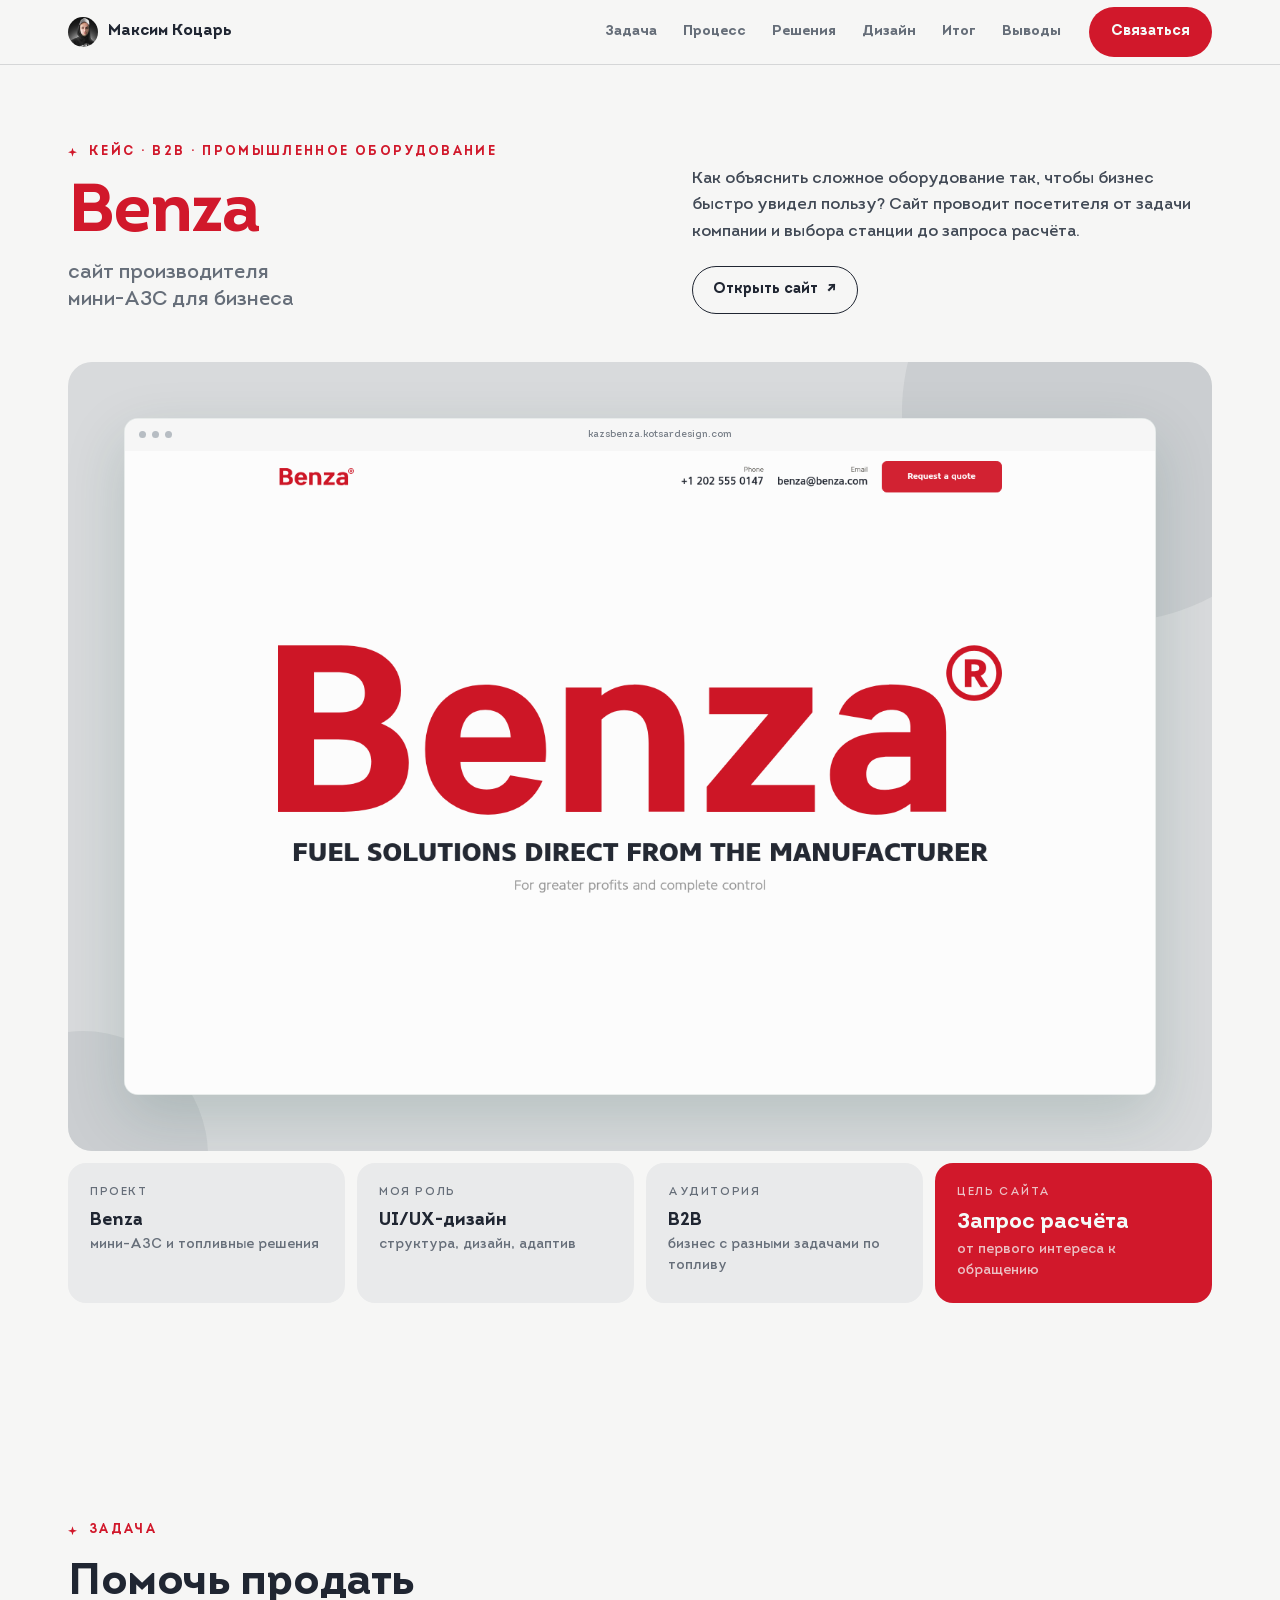
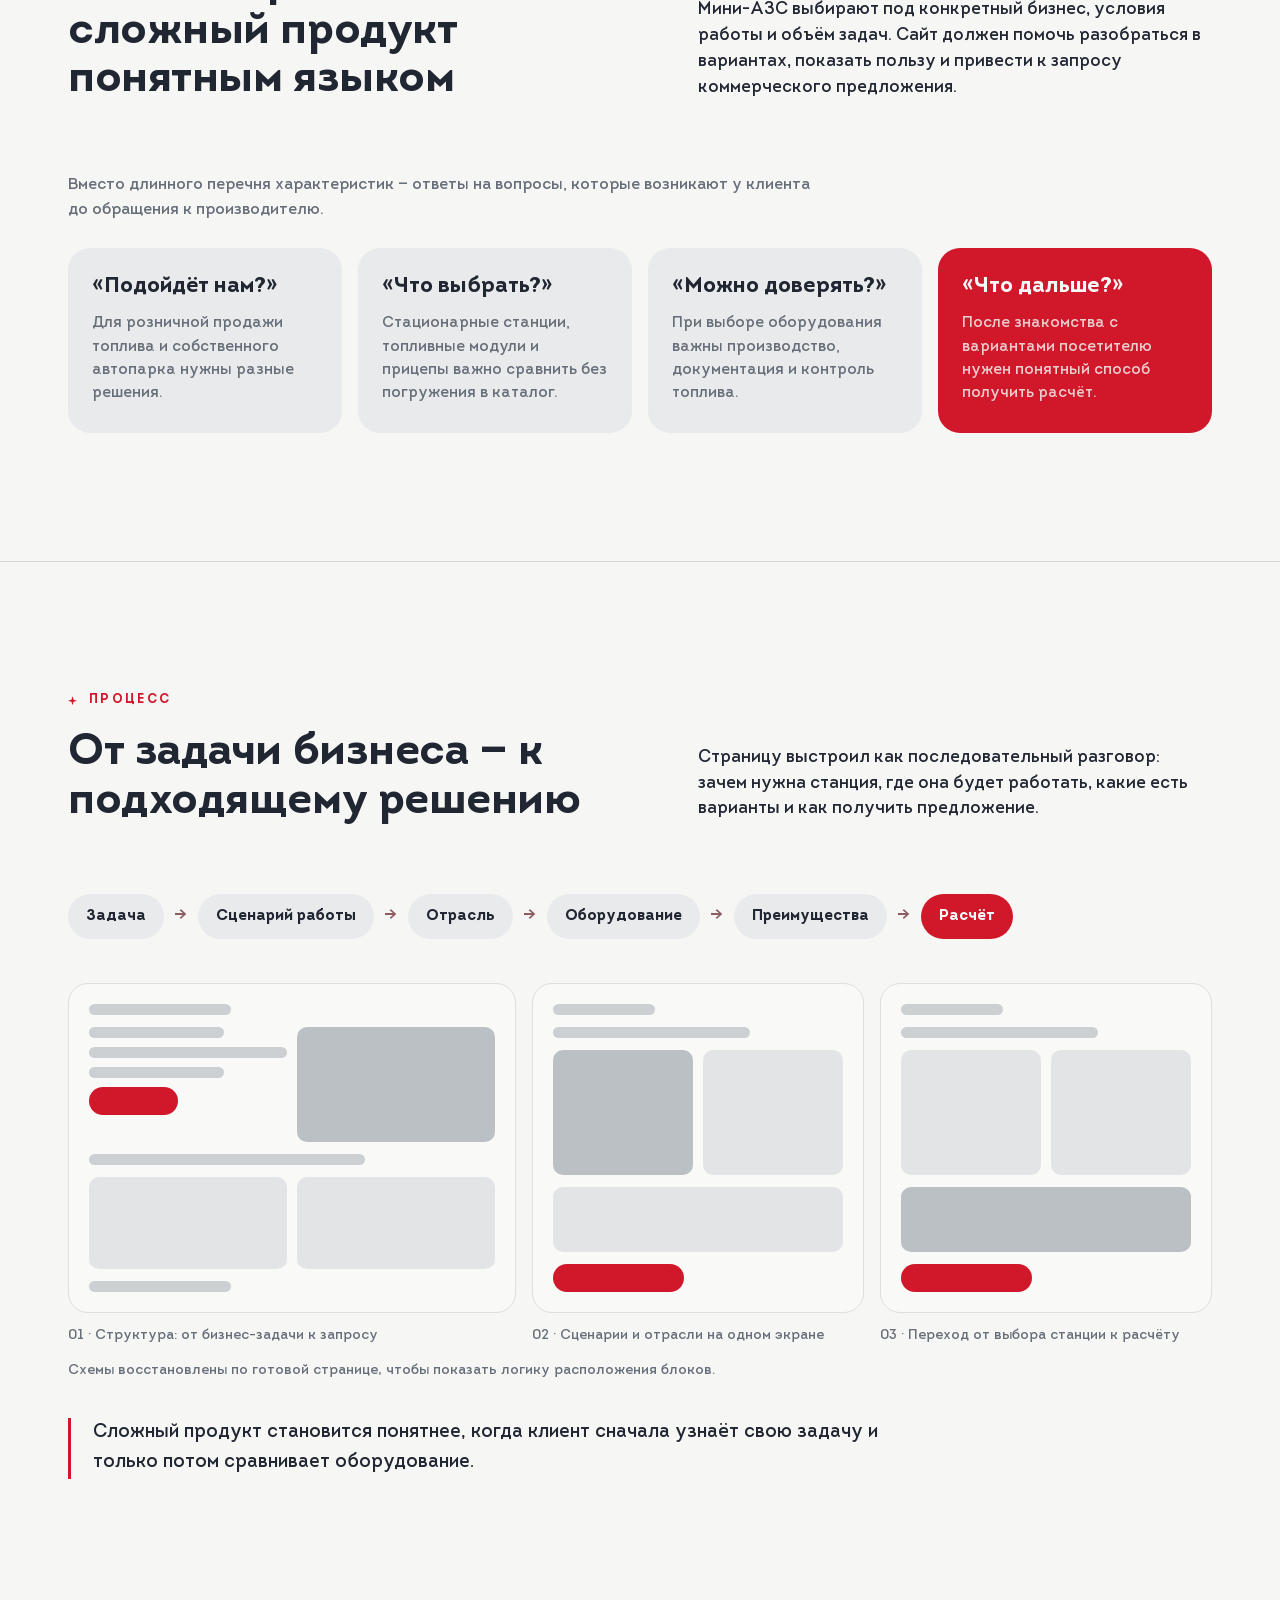
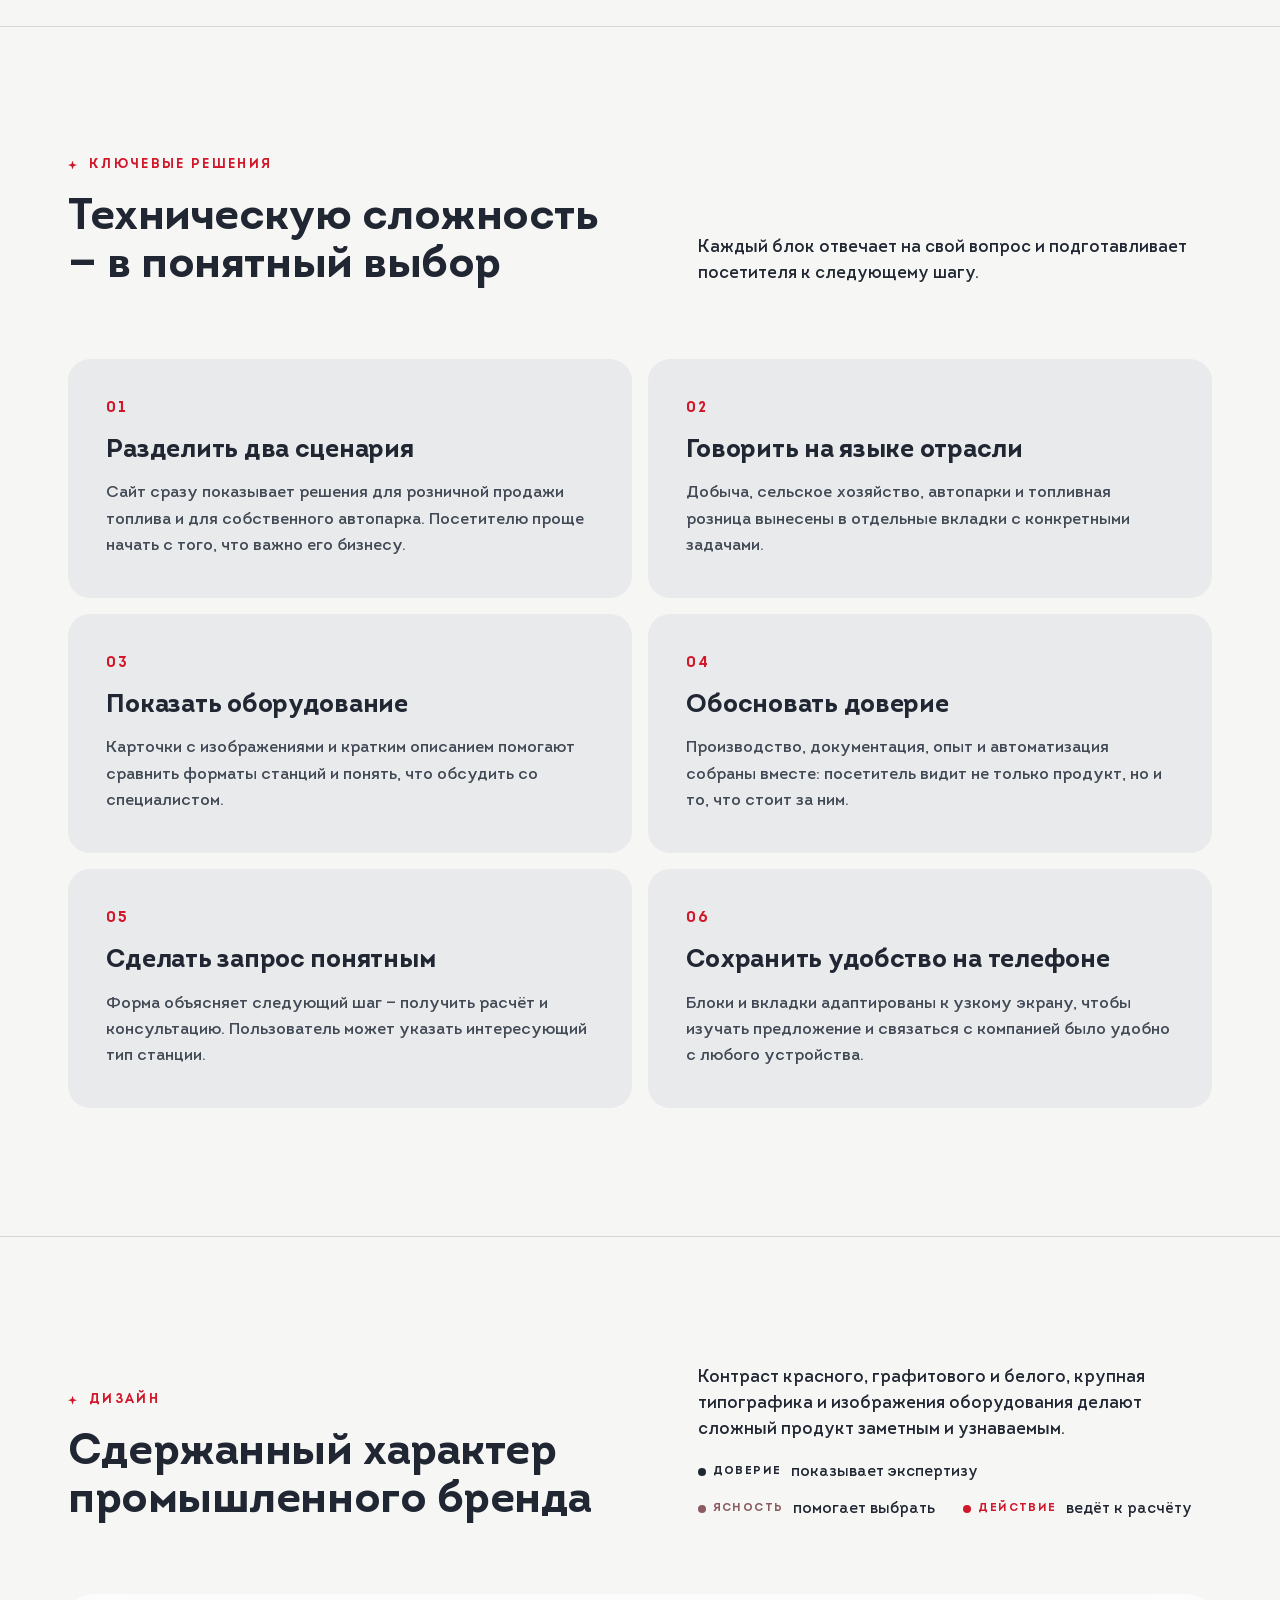
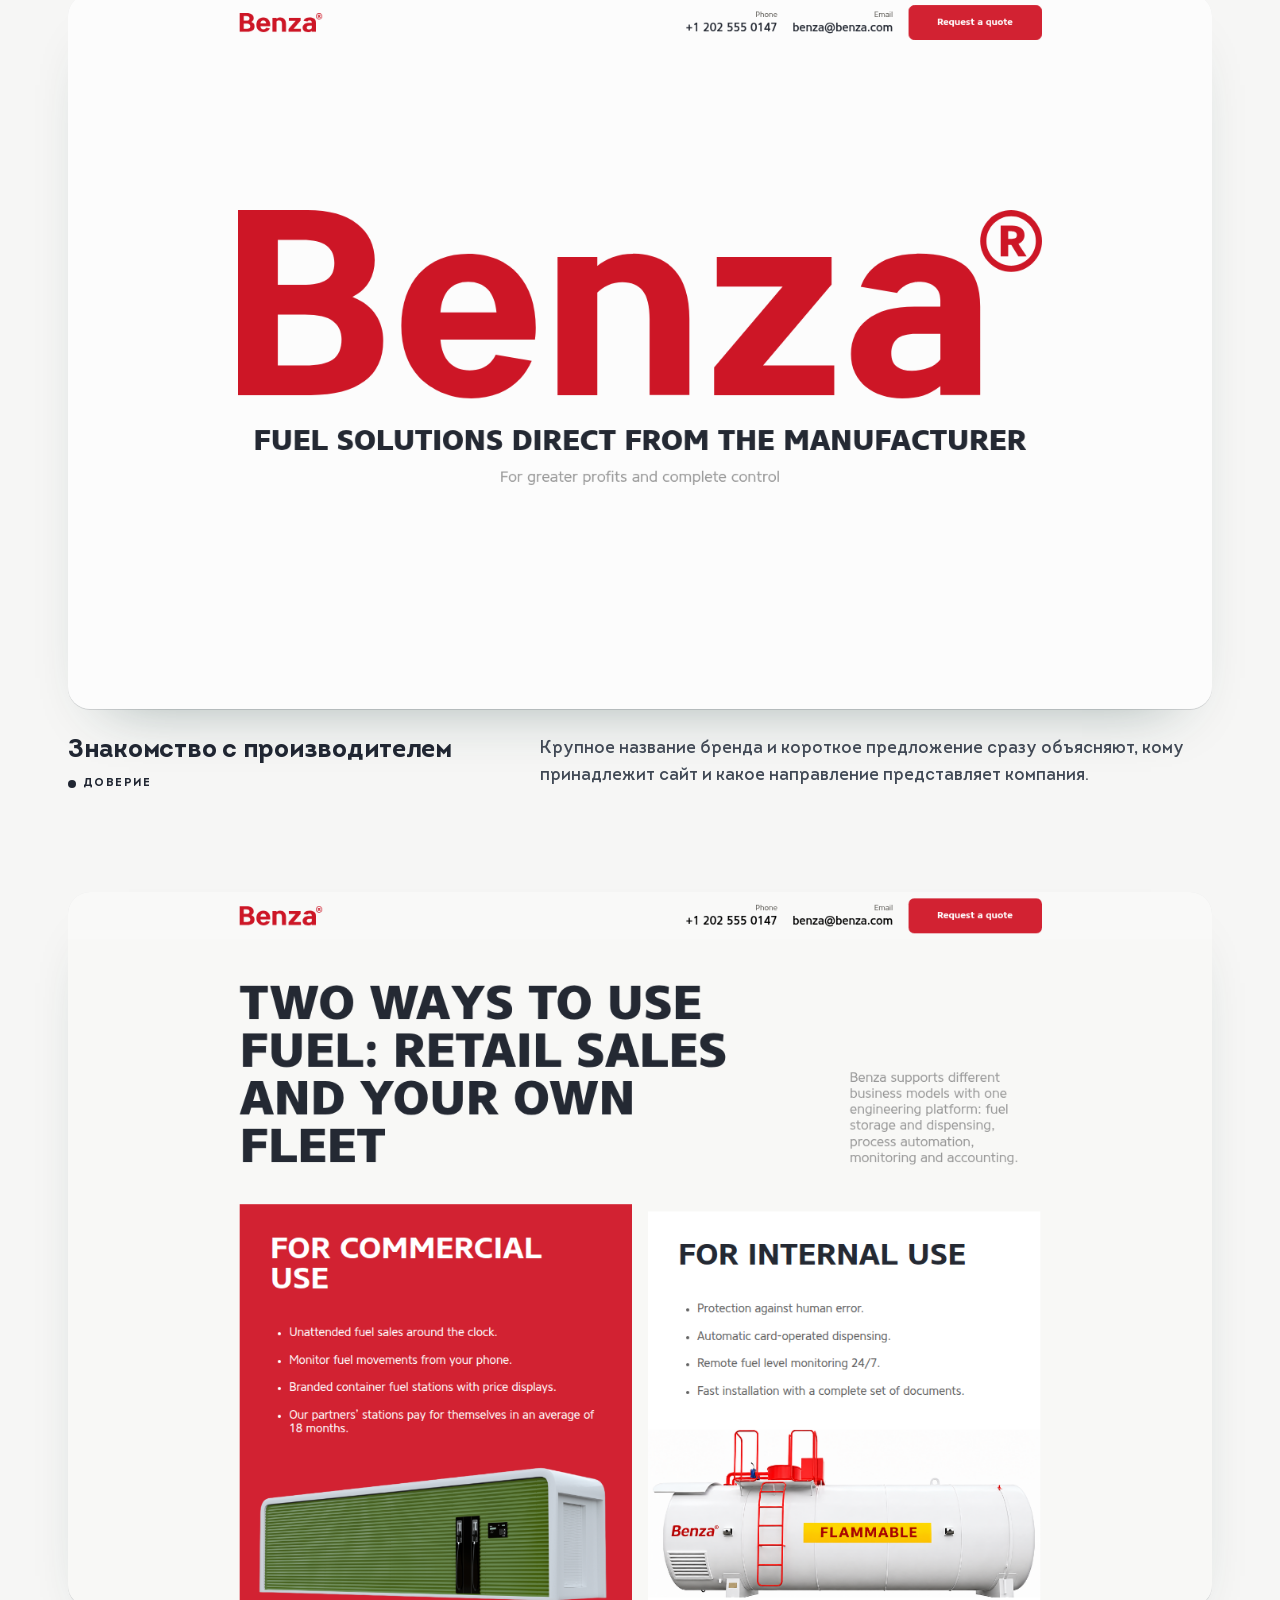
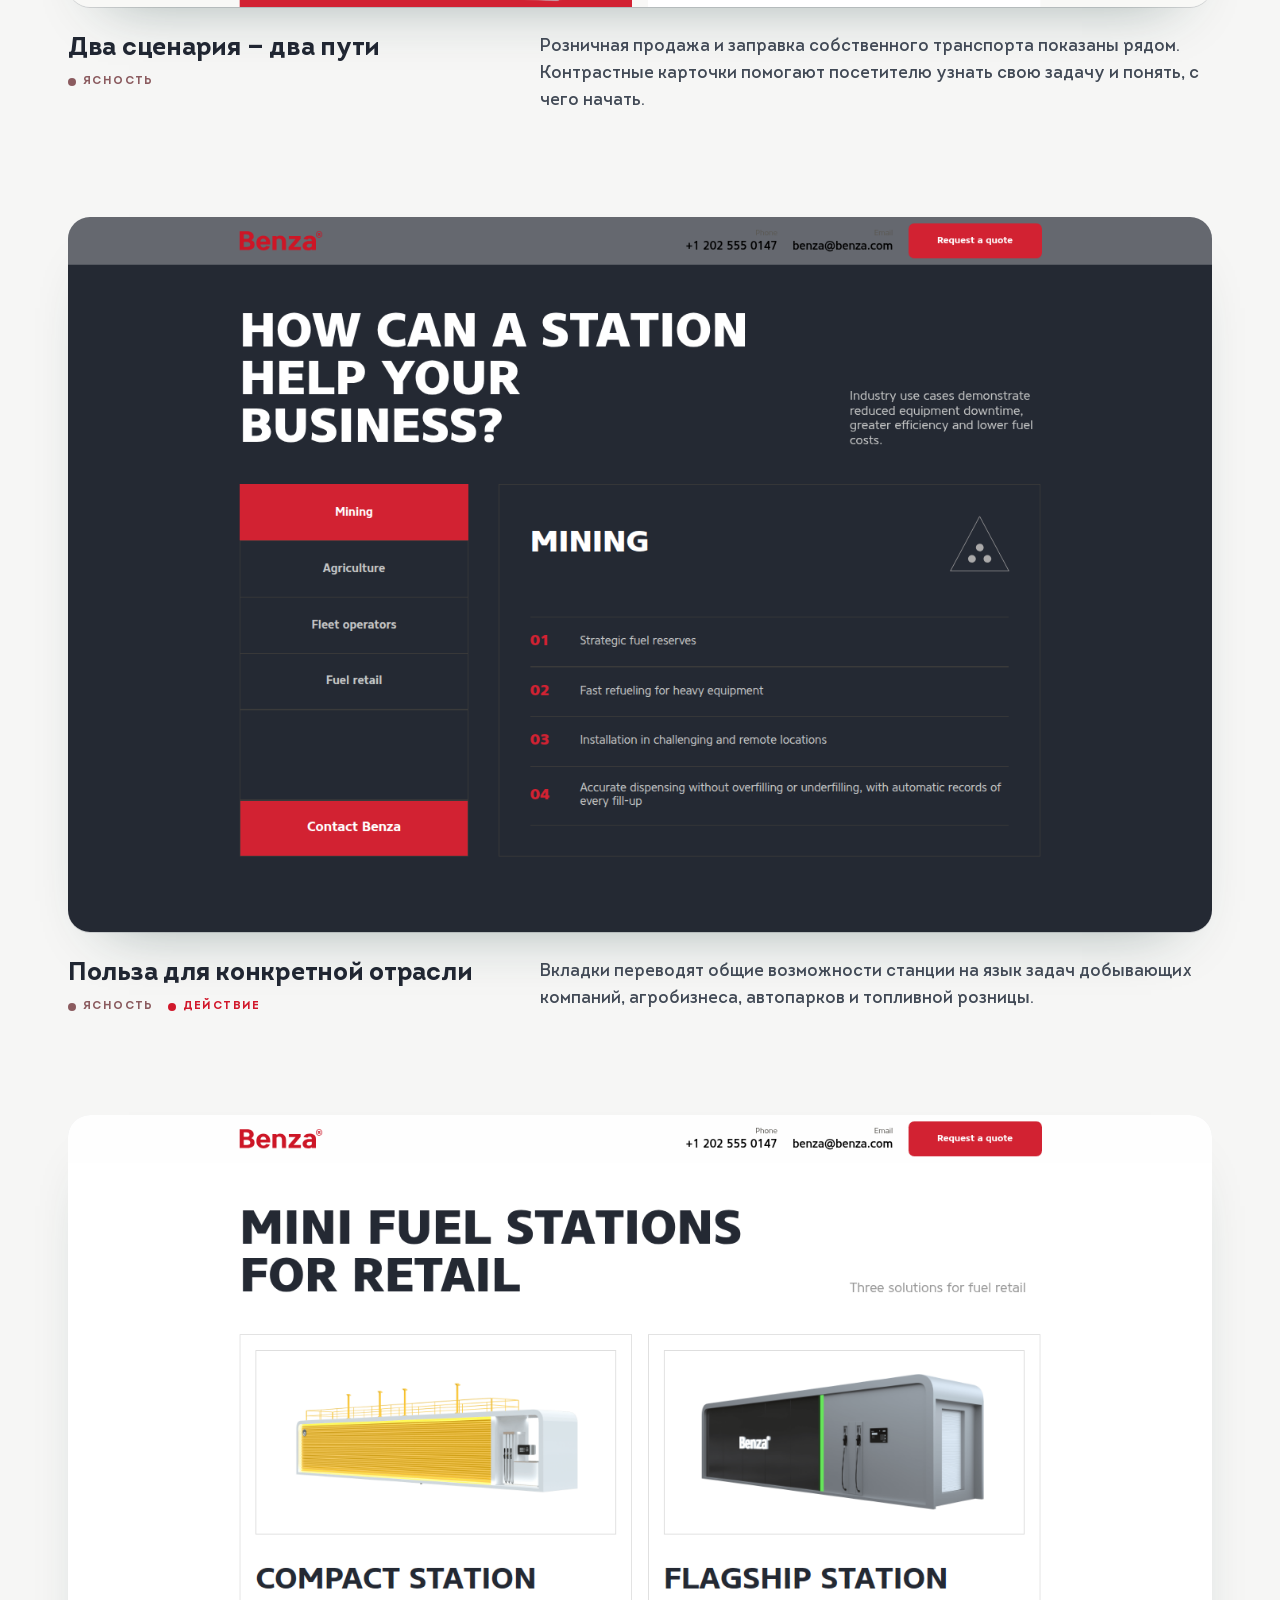
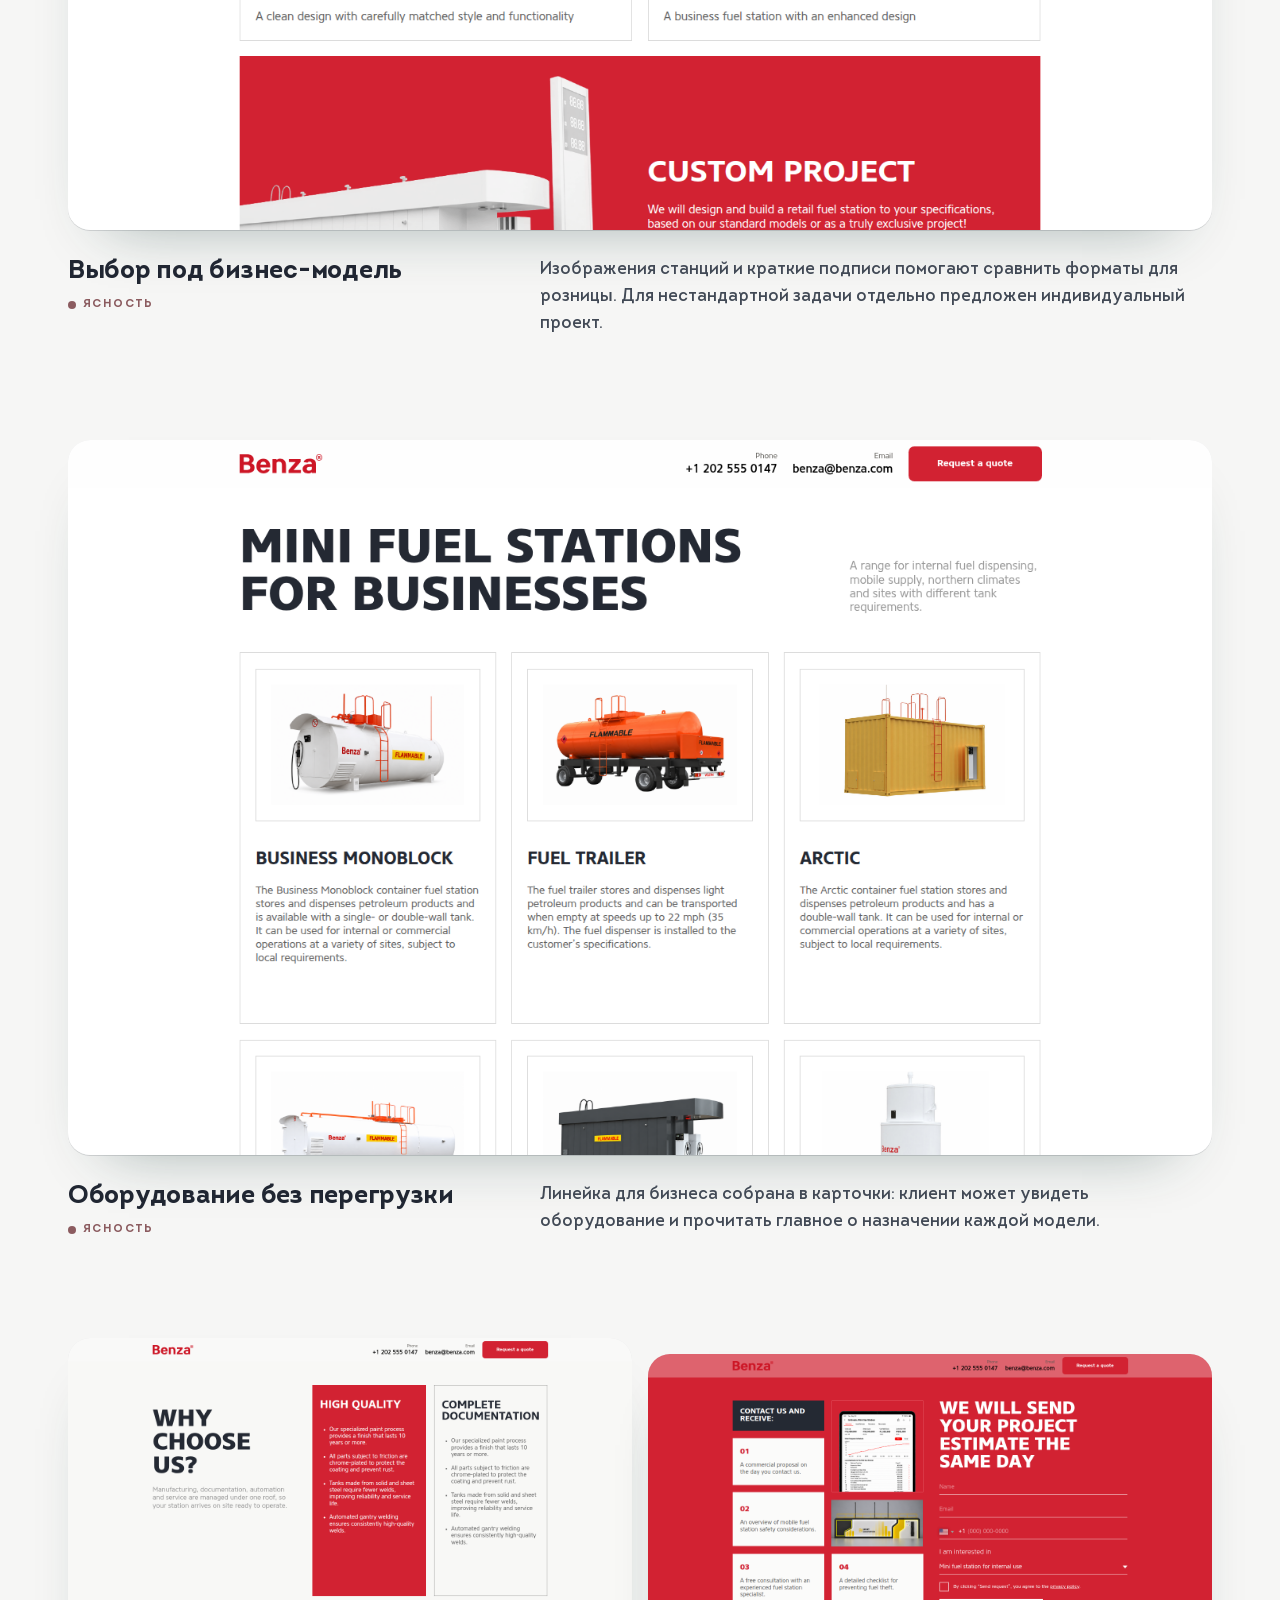
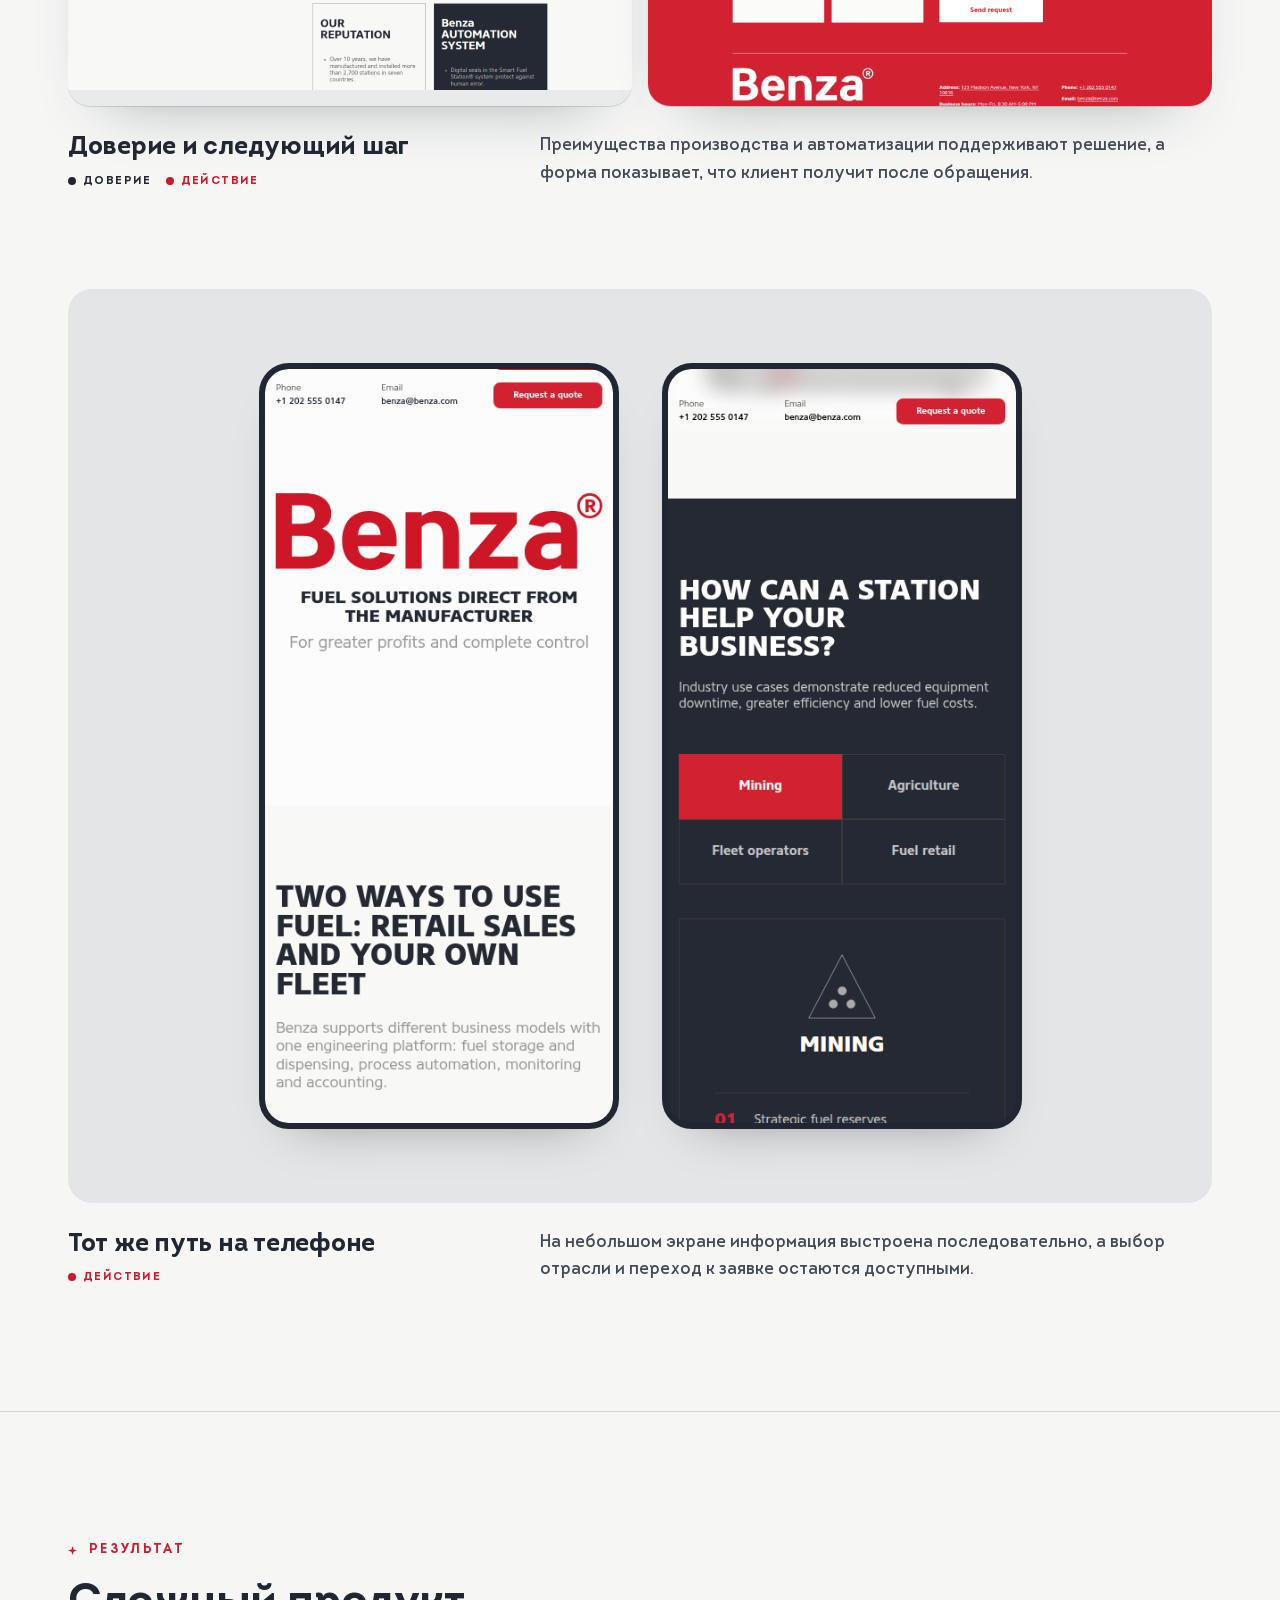
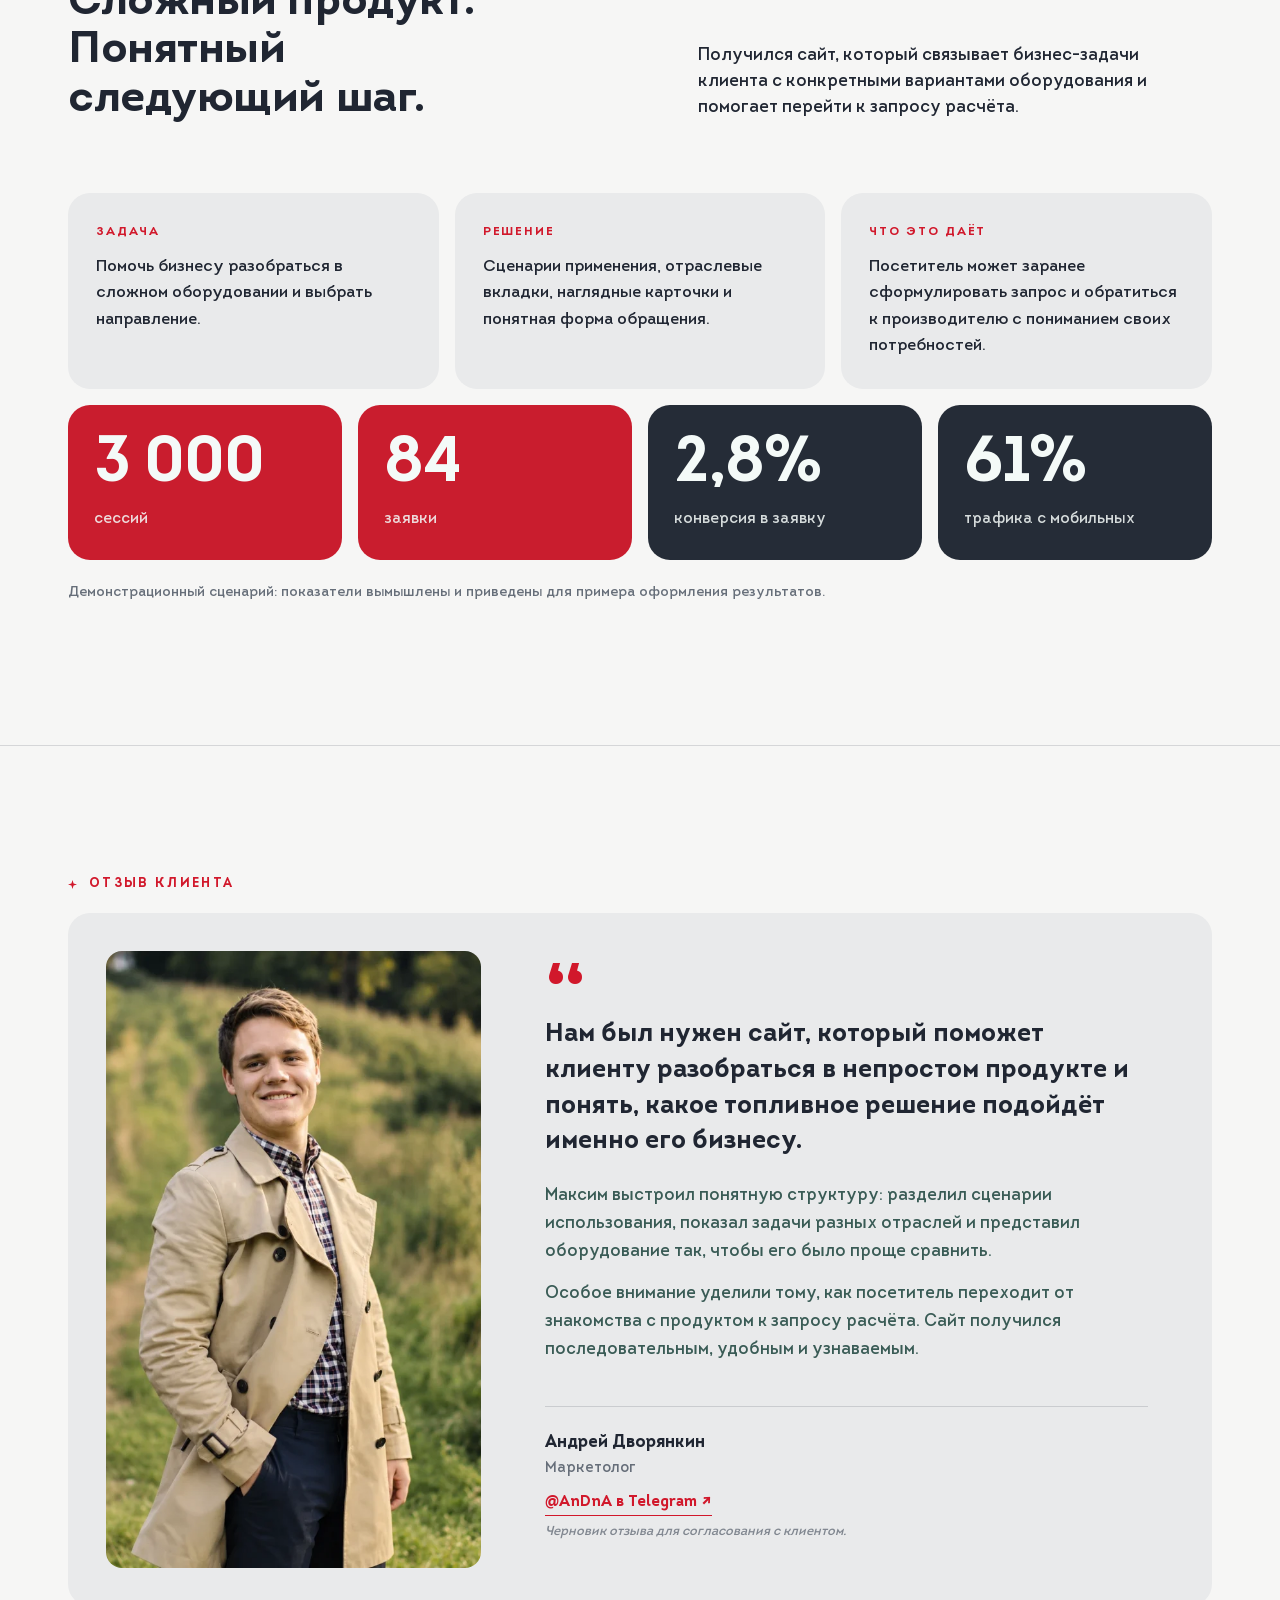
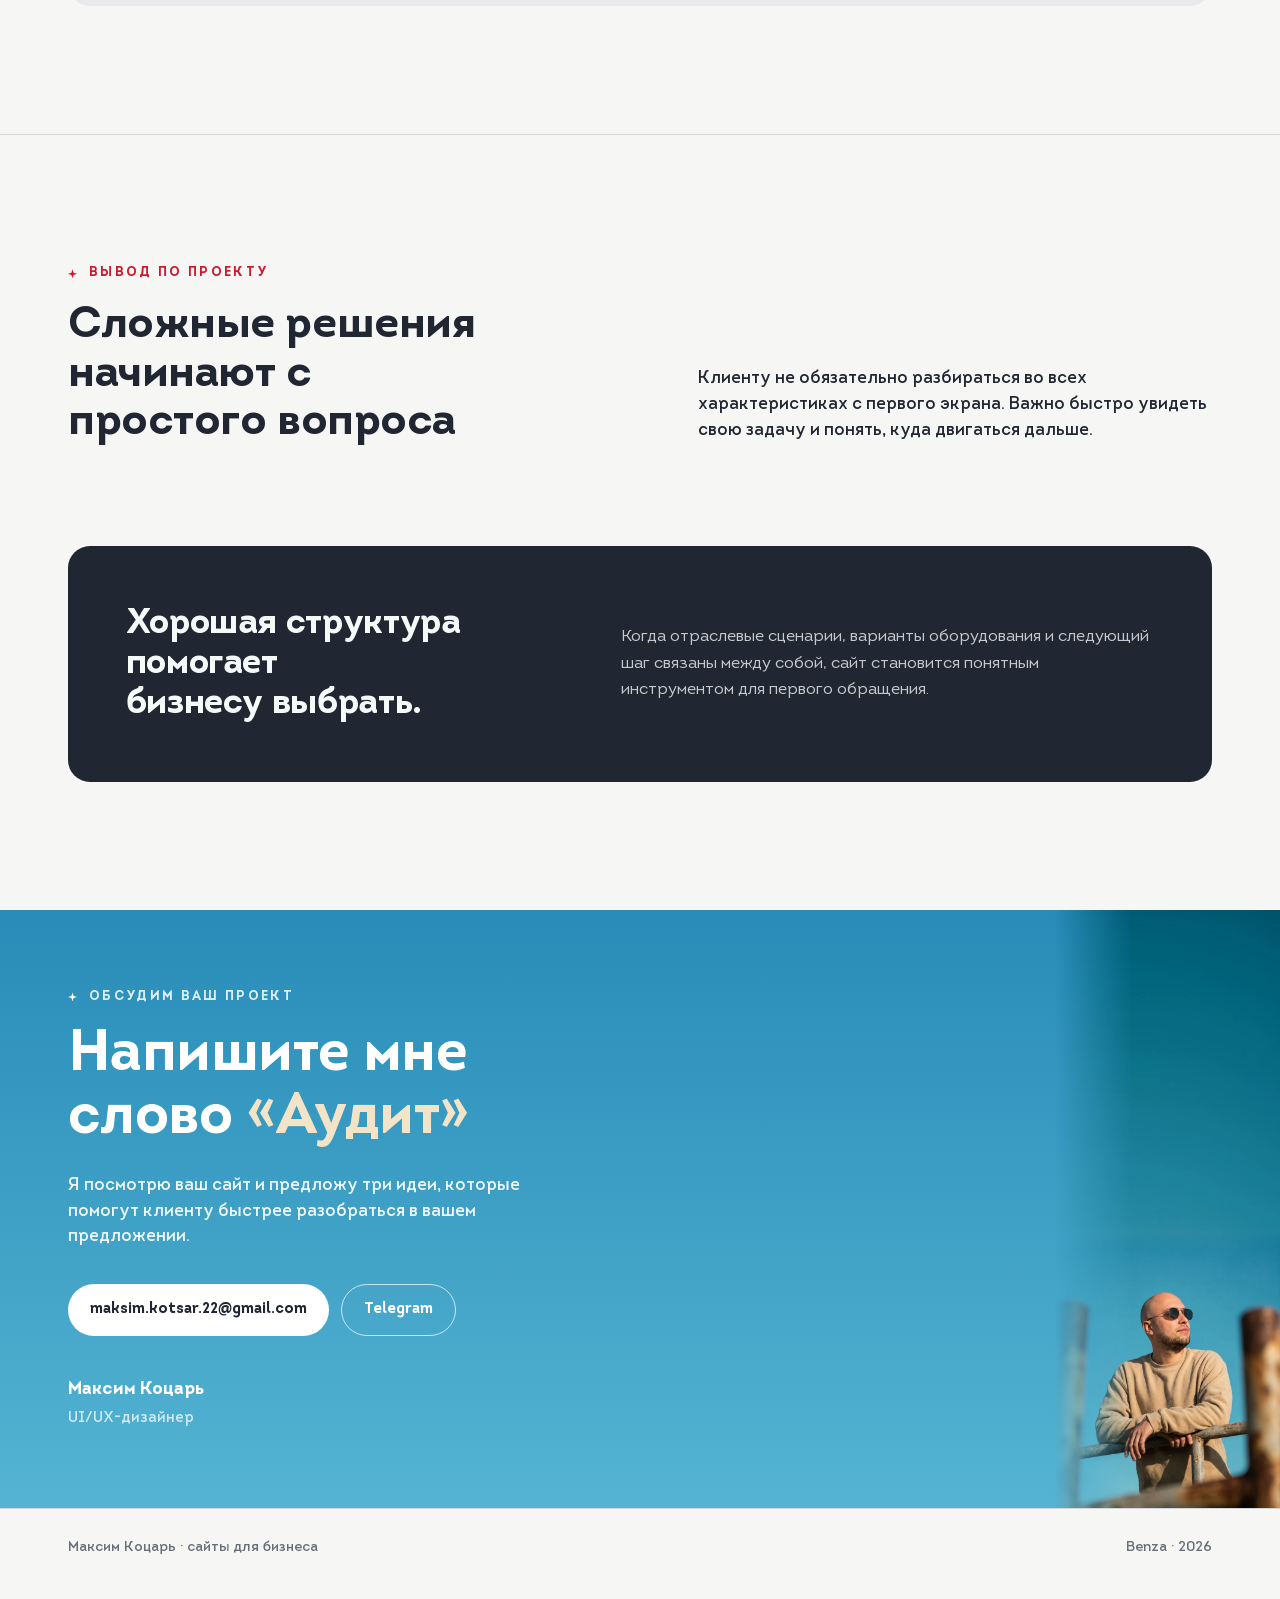
==== commit 3e74b74d: "Add client testimonial draft" ====
--- a/index.html
+++ b/index.html
@@ -14,5 +14,6 @@
 <figure class="shot"><div class="showcase-pair"><div class="media"><img src="assets/img/advantages.png" alt="Преимущества производства и автоматизации" loading="lazy" width="1440" height="900"></div><div class="media"><img src="assets/img/contact-form.png" alt="Форма запроса расчёта проекта" loading="lazy" width="1440" height="900"></div></div><figcaption class="cap"><h3>Доверие и следующий шаг<span class="tags"><span class="tag t-trust">Доверие</span><span class="tag t-buy">Действие</span></span></h3><p>Преимущества производства и автоматизации поддерживают решение, а форма показывает, что клиент получит после обращения.</p></figcaption></figure>
 <figure class="shot"><div class="mobile-stage"><div class="phones"><div class="phone"><img src="assets/img/mobile-hero.png" alt="Первый экран сайта Benza на телефоне" loading="lazy" width="390" height="844"></div><div class="phone"><img src="assets/img/mobile-range.png" alt="Отраслевые решения Benza на телефоне" loading="lazy" width="390" height="844"></div></div></div><figcaption class="cap"><h3>Тот же путь на телефоне<span class="tags"><span class="tag t-buy">Действие</span></span></h3><p>На небольшом экране информация выстроена последовательно, а выбор отрасли и переход к заявке остаются доступными.</p></figcaption></figure></div></section>
 <section id="result"><div class="wrap"><div class="sec-head"><div><div class="kicker">Результат</div><h2>Сложный продукт. Понятный следующий шаг.</h2></div><p class="lead">Получился сайт, который связывает бизнес-задачи клиента с конкретными вариантами оборудования и помогает перейти к запросу расчёта.</p></div><div class="ba"><div><small>Задача</small><p>Помочь бизнесу разобраться в сложном оборудовании и выбрать направление.</p></div><div><small>Решение</small><p>Сценарии применения, отраслевые вкладки, наглядные карточки и понятная форма обращения.</p></div><div><small>Что это даёт</small><p>Посетитель может заранее сформулировать запрос и обратиться к производителю с пониманием своих потребностей.</p></div></div><div class="stats"><div class="stat"><b>3 000</b><span>сессий</span></div><div class="stat"><b>84</b><span>заявки</span></div><div class="stat"><b>2,8%</b><span>конверсия в заявку</span></div><div class="stat"><b>61%</b><span>трафика с мобильных</span></div></div><p class="demo-note">Демонстрационный сценарий: показатели вымышлены и приведены для примера оформления результатов.</p></div></section>
+<section id="review"><div class="wrap"><div class="kicker">Отзыв клиента</div><figure class="review"><div class="review-photo"><img src="assets/img/review-andrey.webp" alt="Андрей Дворянкин" width="800" height="960" loading="lazy"></div><div><div class="q-mark" aria-hidden="true">“</div><blockquote><p class="q-lead">Нам был нужен сайт, который поможет клиенту разобраться в непростом продукте и понять, какое топливное решение подойдёт именно его бизнесу.</p><p>Максим выстроил понятную структуру: разделил сценарии использования, показал задачи разных отраслей и представил оборудование так, чтобы его было проще сравнить.</p><p>Особое внимание уделили тому, как посетитель переходит от знакомства с продуктом к запросу расчёта. Сайт получился последовательным, удобным и узнаваемым.</p></blockquote><div class="who"><b>Андрей Дворянкин</b>Маркетолог<a class="tg" href="https://t.me/AnDnA" target="_blank" rel="noopener">@AnDnA в Telegram ↗</a><span class="tr">Черновик отзыва для согласования с клиентом.</span></div></div></figure></div></section>
 <section id="reflection"><div class="wrap"><div class="sec-head"><div><div class="kicker">Вывод по проекту</div><h2>Сложные решения начинают с простого вопроса</h2></div><p class="lead">Клиенту не обязательно разбираться во всех характеристиках с первого экрана. Важно быстро увидеть свою задачу и понять, куда двигаться дальше.</p></div><div class="motion-note"><h3>Хорошая структура помогает бизнесу выбрать.</h3><p>Когда отраслевые сценарии, варианты оборудования и следующий шаг связаны между собой, сайт становится понятным инструментом для первого обращения.</p></div></div></section>
 <section id="contact" class="contact"><picture class="contact-bg"><source media="(max-width:860px)" srcset="assets/img/contact-mobile.webp" width="751" height="2000"><img src="assets/img/contact-desktop.webp" alt="Максим Коцарь" width="1672" height="941" loading="lazy"></picture><div class="wrap contact-grid"><div class="cta"><div class="kicker">Обсудим ваш проект</div><h2>Напишите мне слово <em>«Аудит»</em></h2><p class="lead">Я посмотрю ваш сайт и предложу три идеи, которые помогут клиенту быстрее разобраться в вашем предложении.</p><div class="links"><a class="btn" href="mailto:maksim.kotsar.22@gmail.com?subject=%D0%90%D1%83%D0%B4%D0%B8%D1%82">maksim.kotsar.22@gmail.com</a><a class="btn ghost" href="https://t.me/maksimkotsar" target="_blank" rel="noopener">Telegram</a></div><p class="sign"><b>Максим Коцарь</b>UI/UX-дизайнер</p></div></div></section></main><footer><div class="wrap"><span>Максим Коцарь · сайты для бизнеса</span><span>Benza · 2026</span></div></footer><script src="script.js" defer></script></body></html>
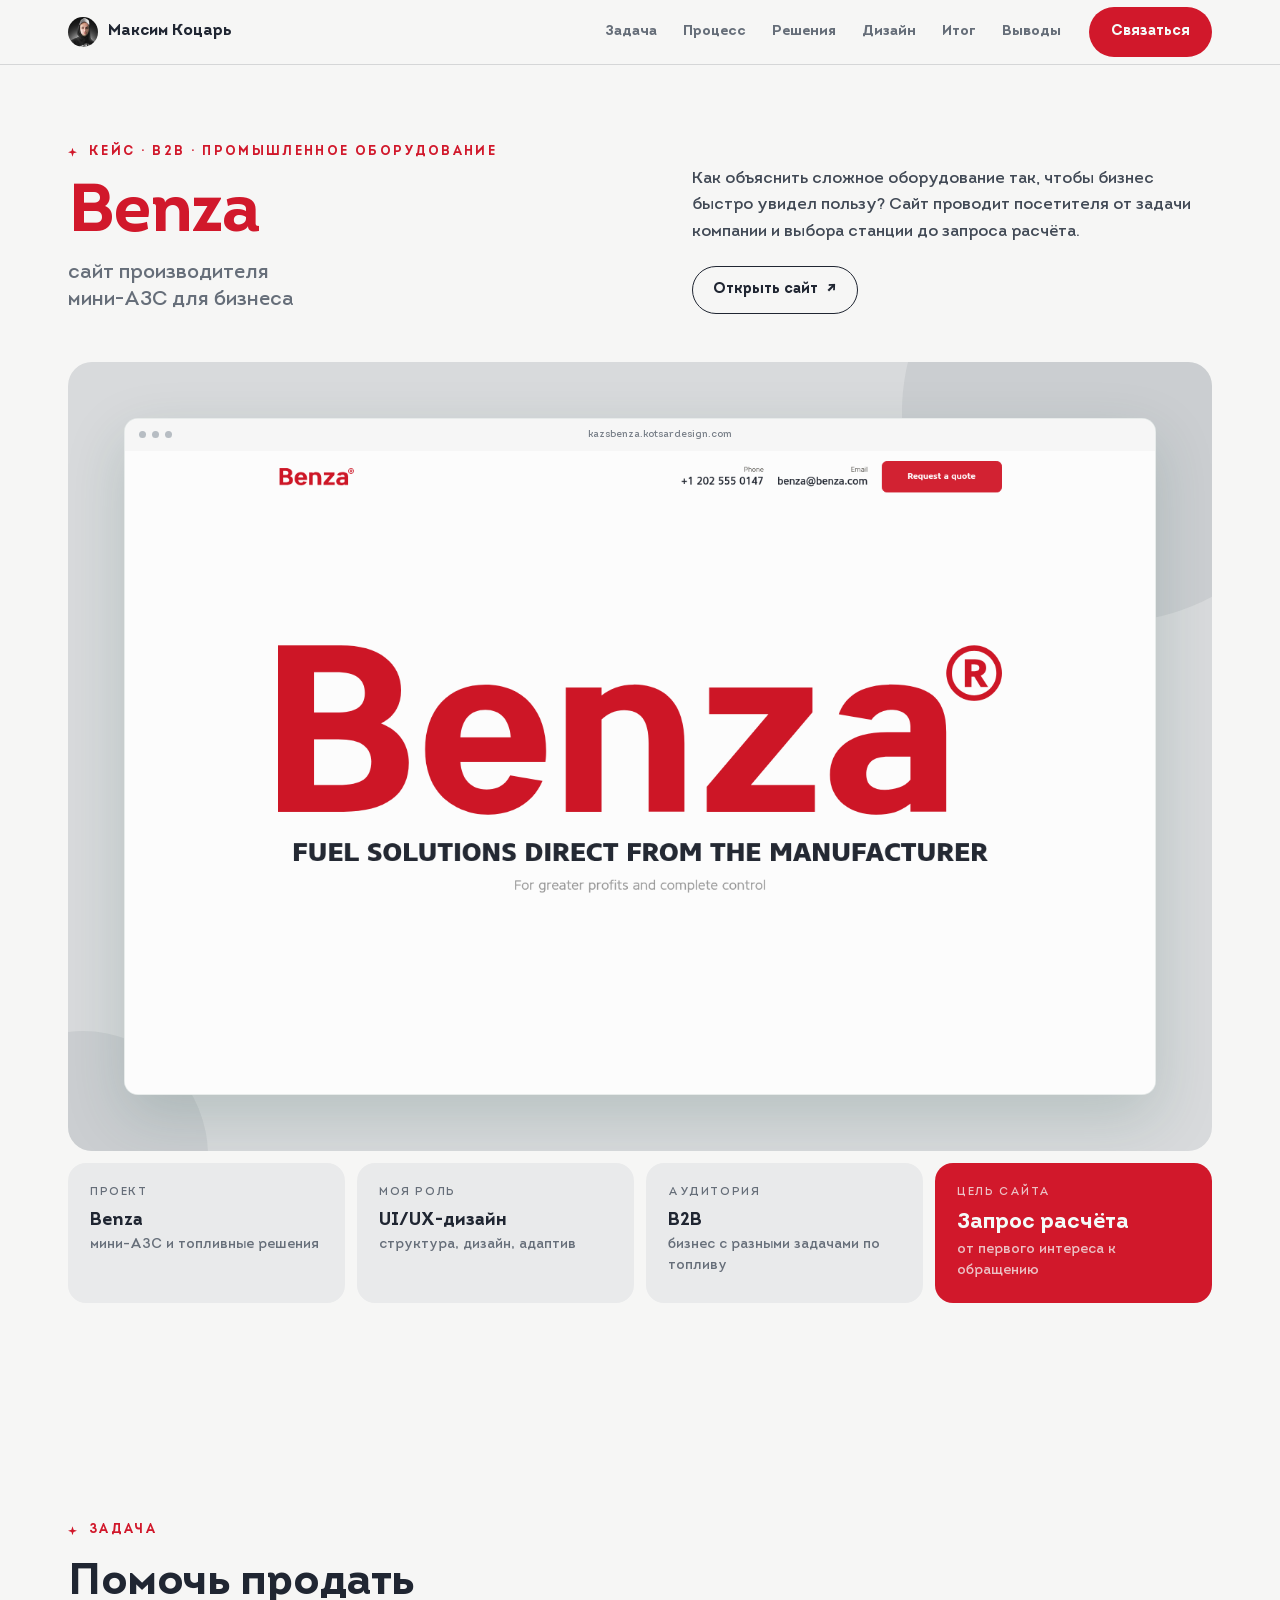
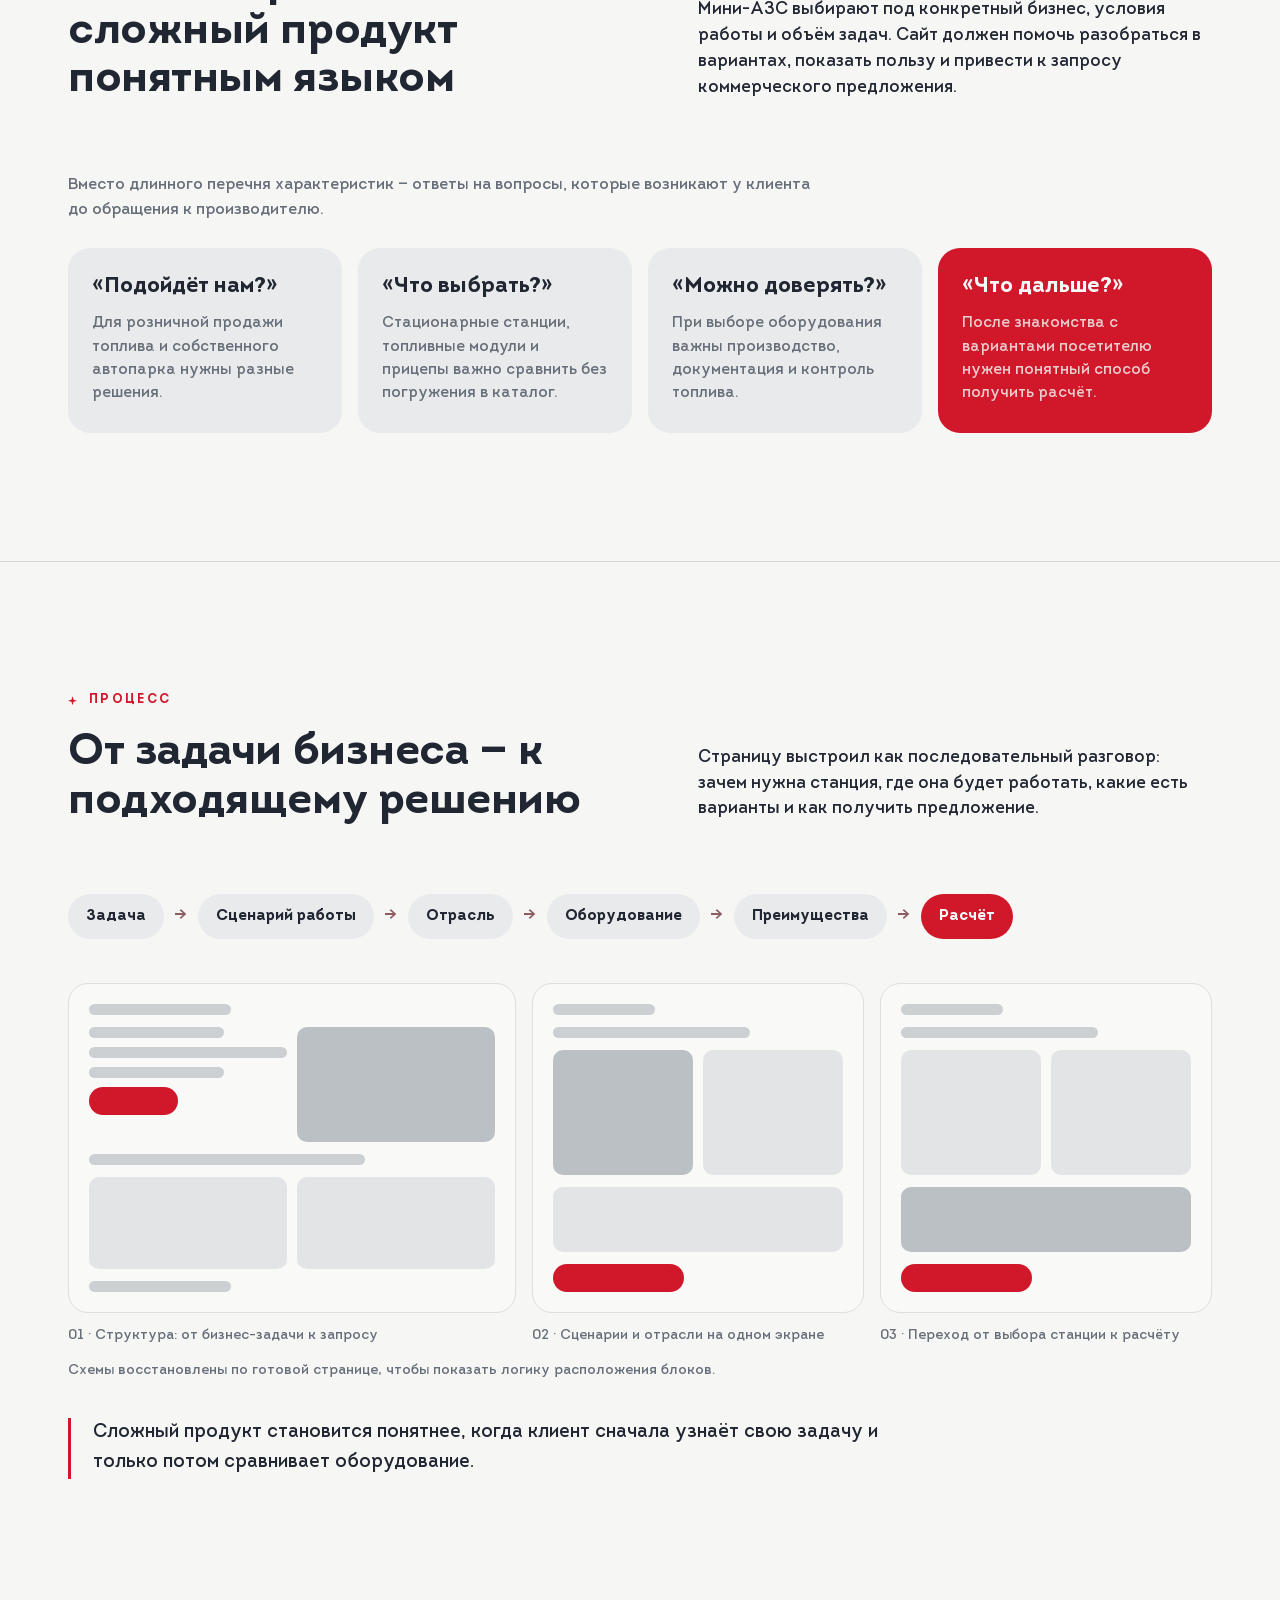
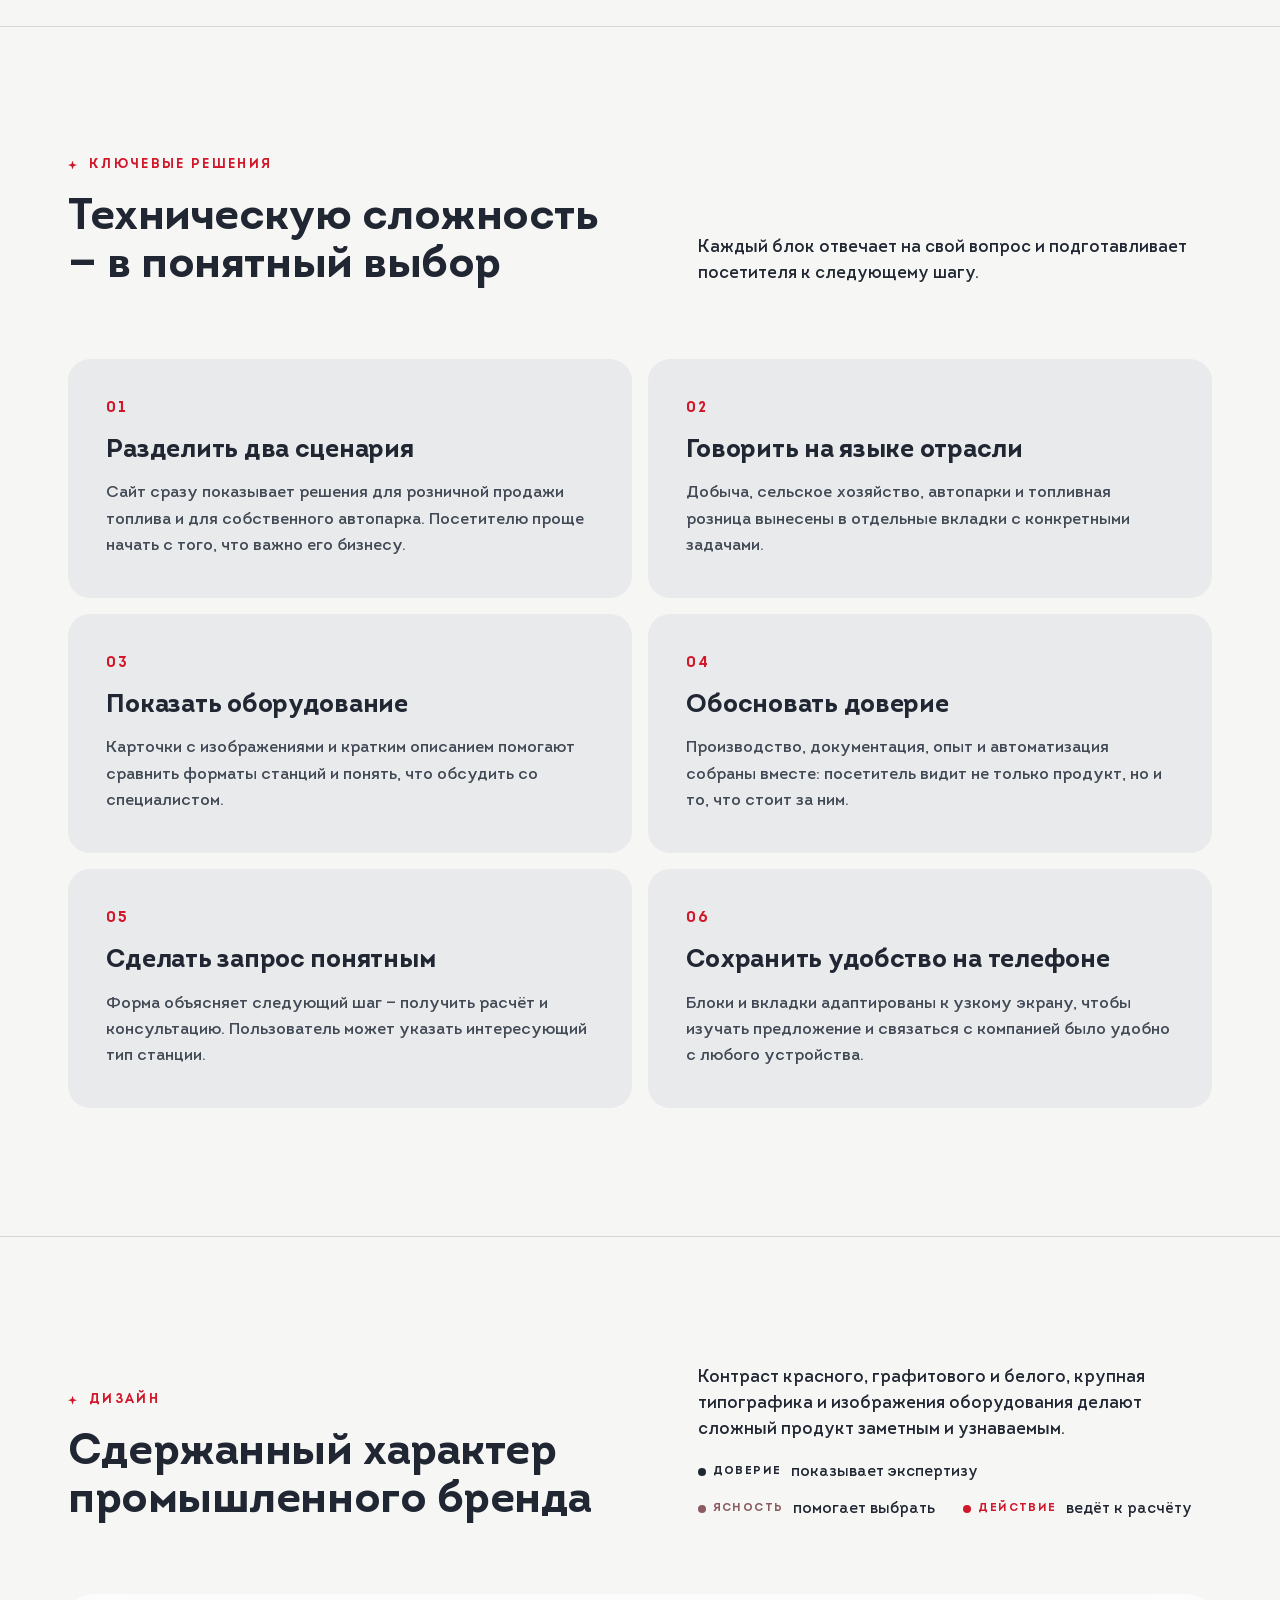
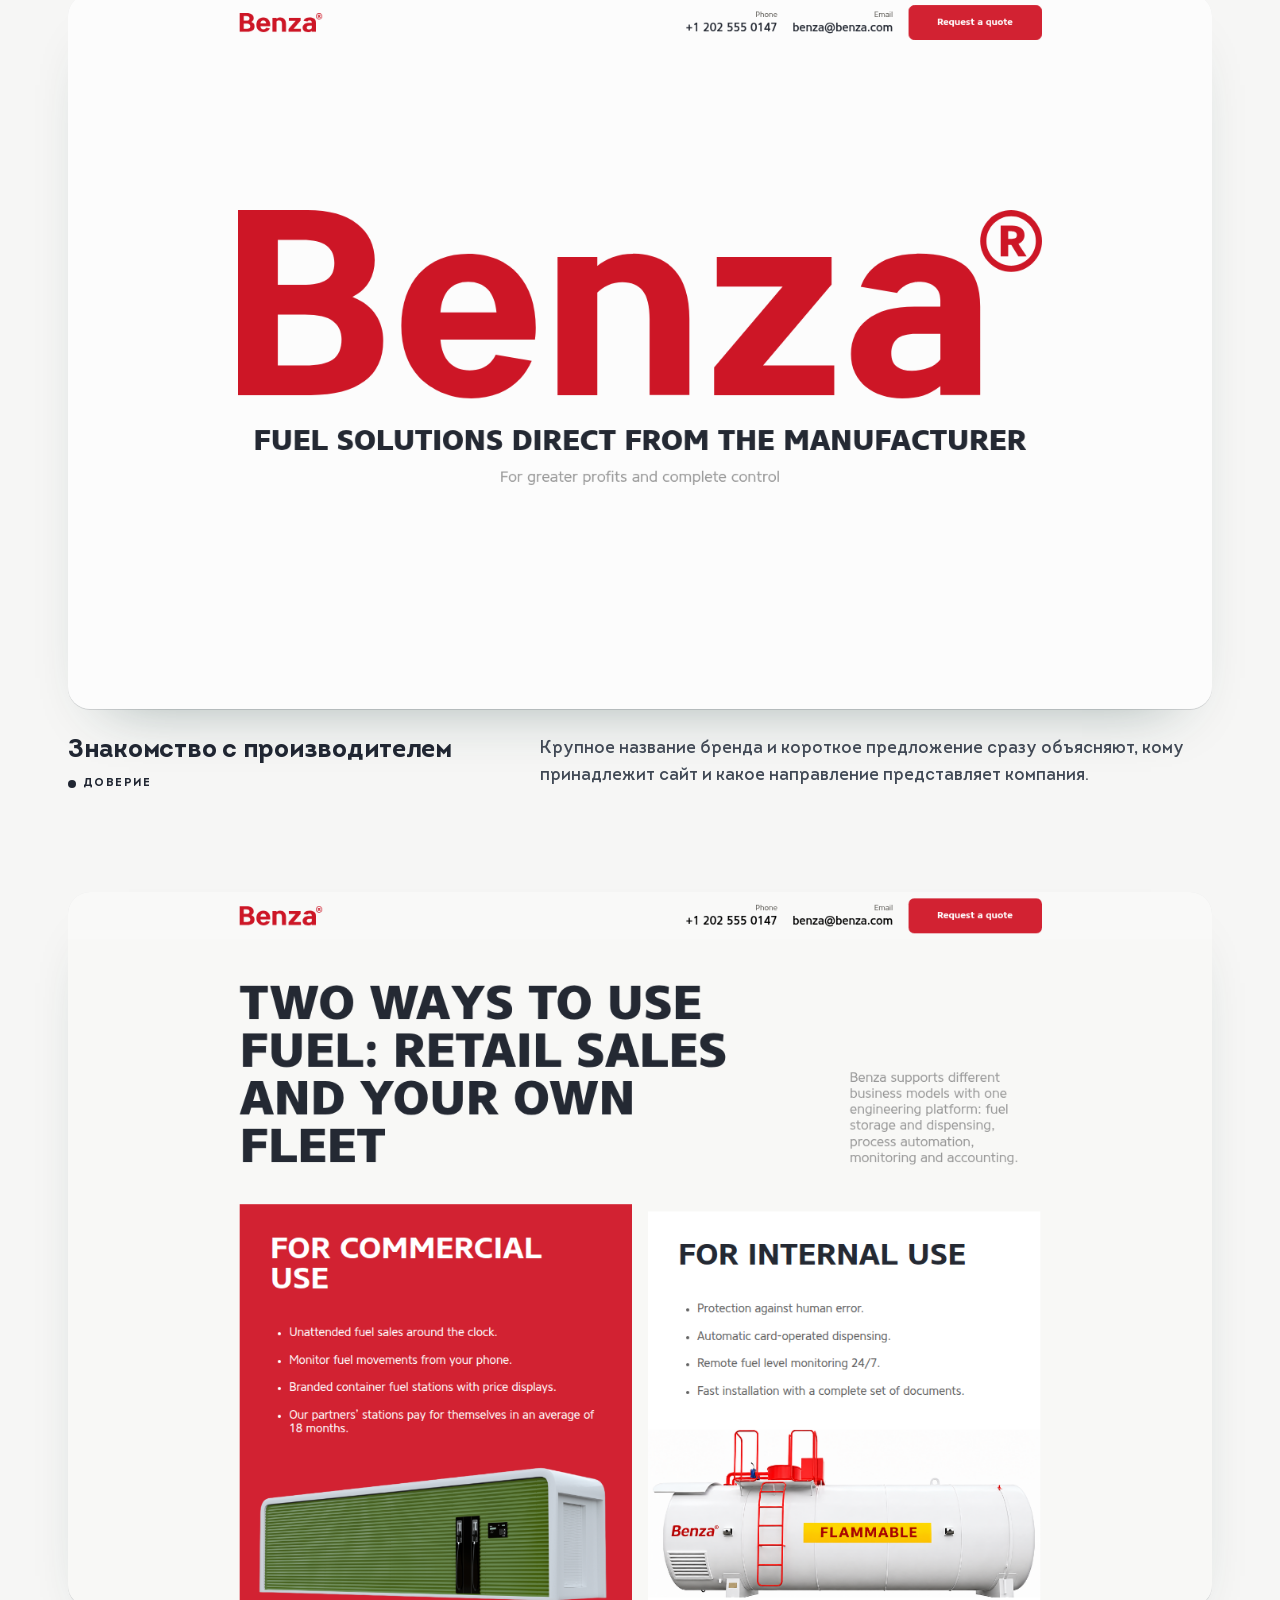
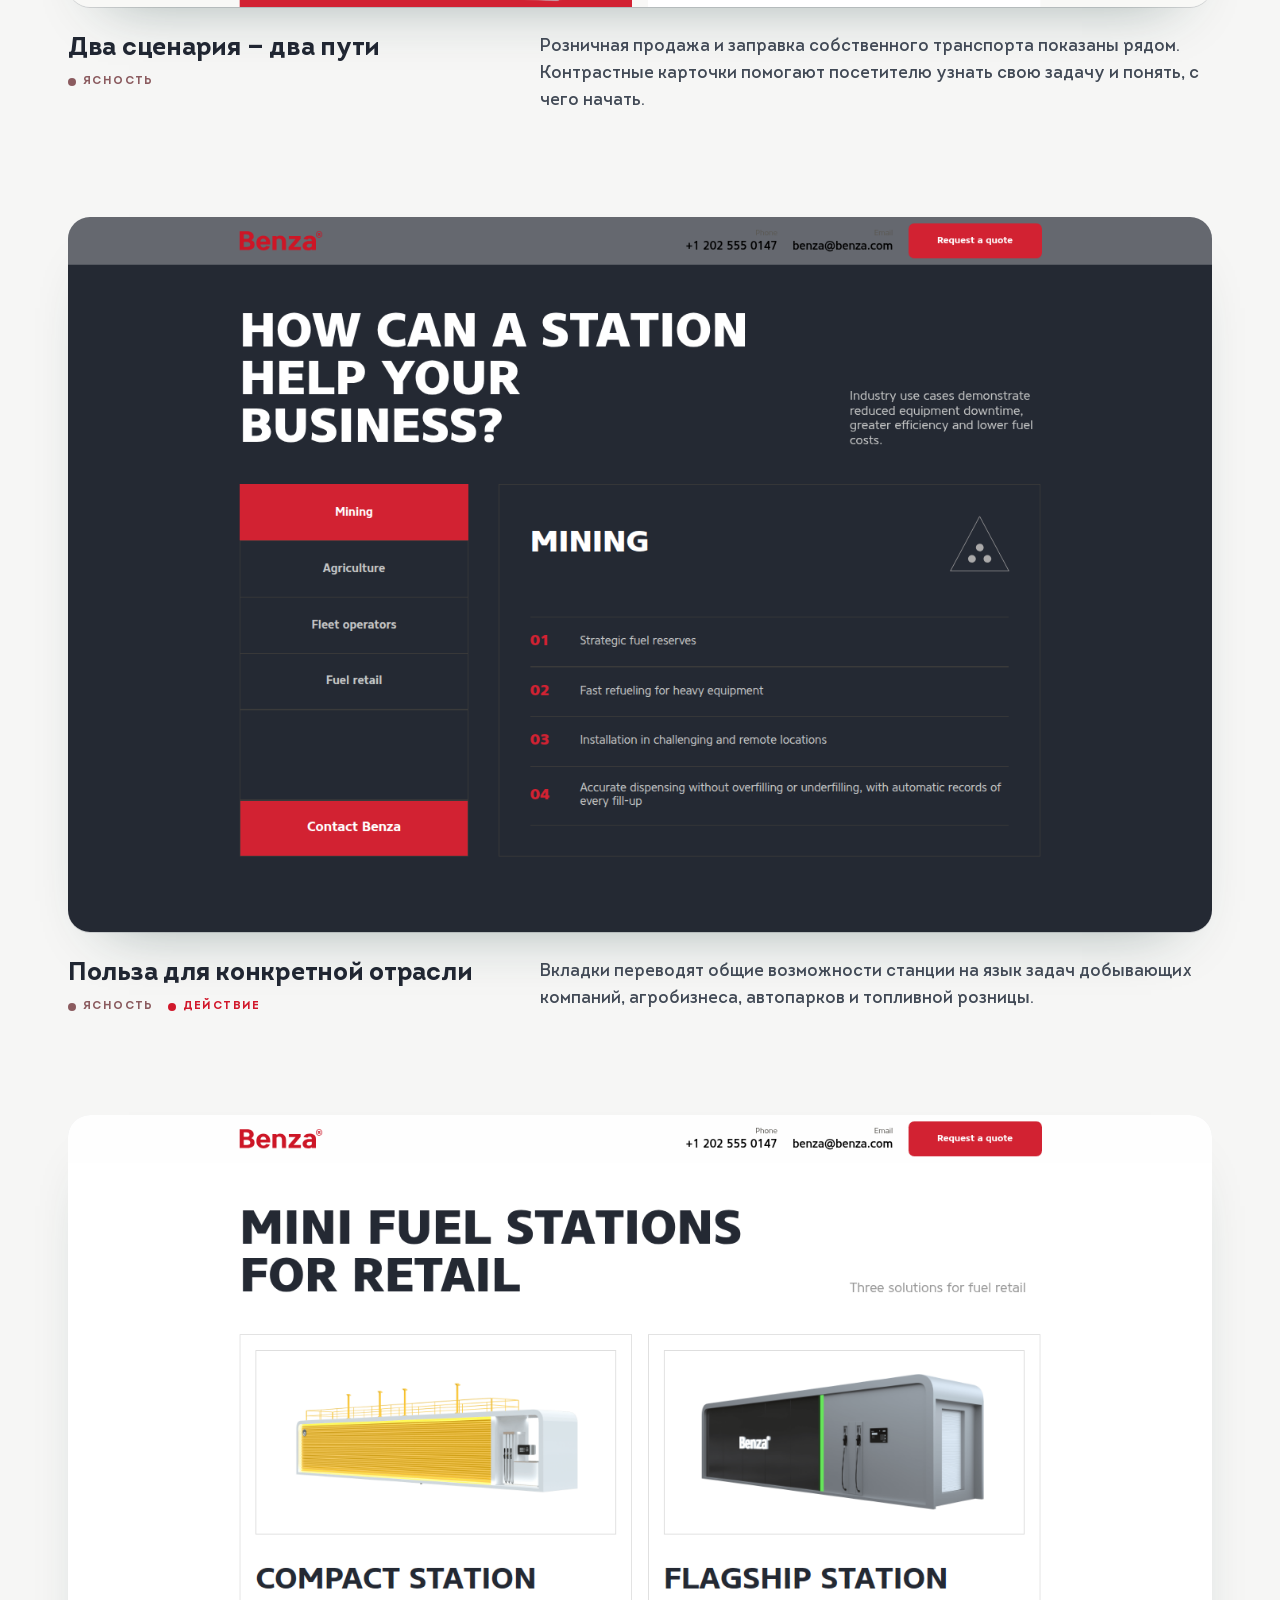
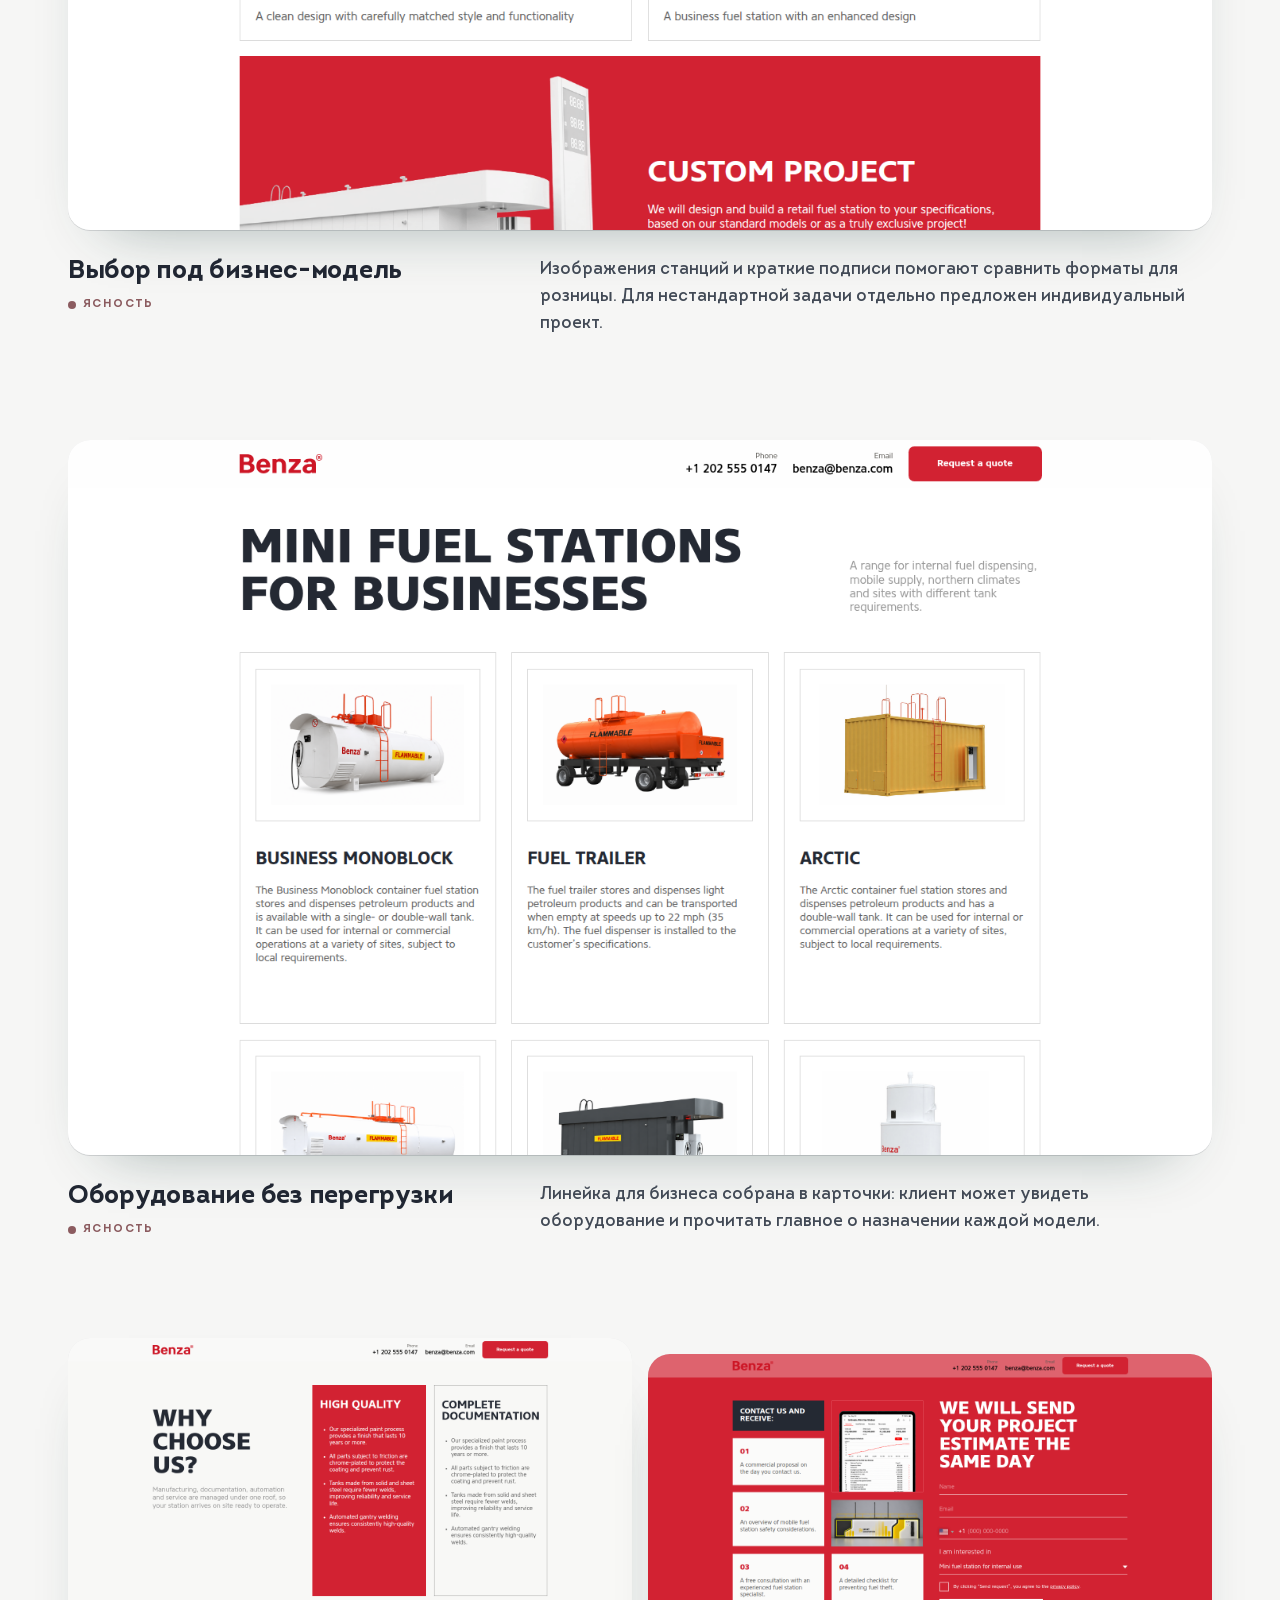
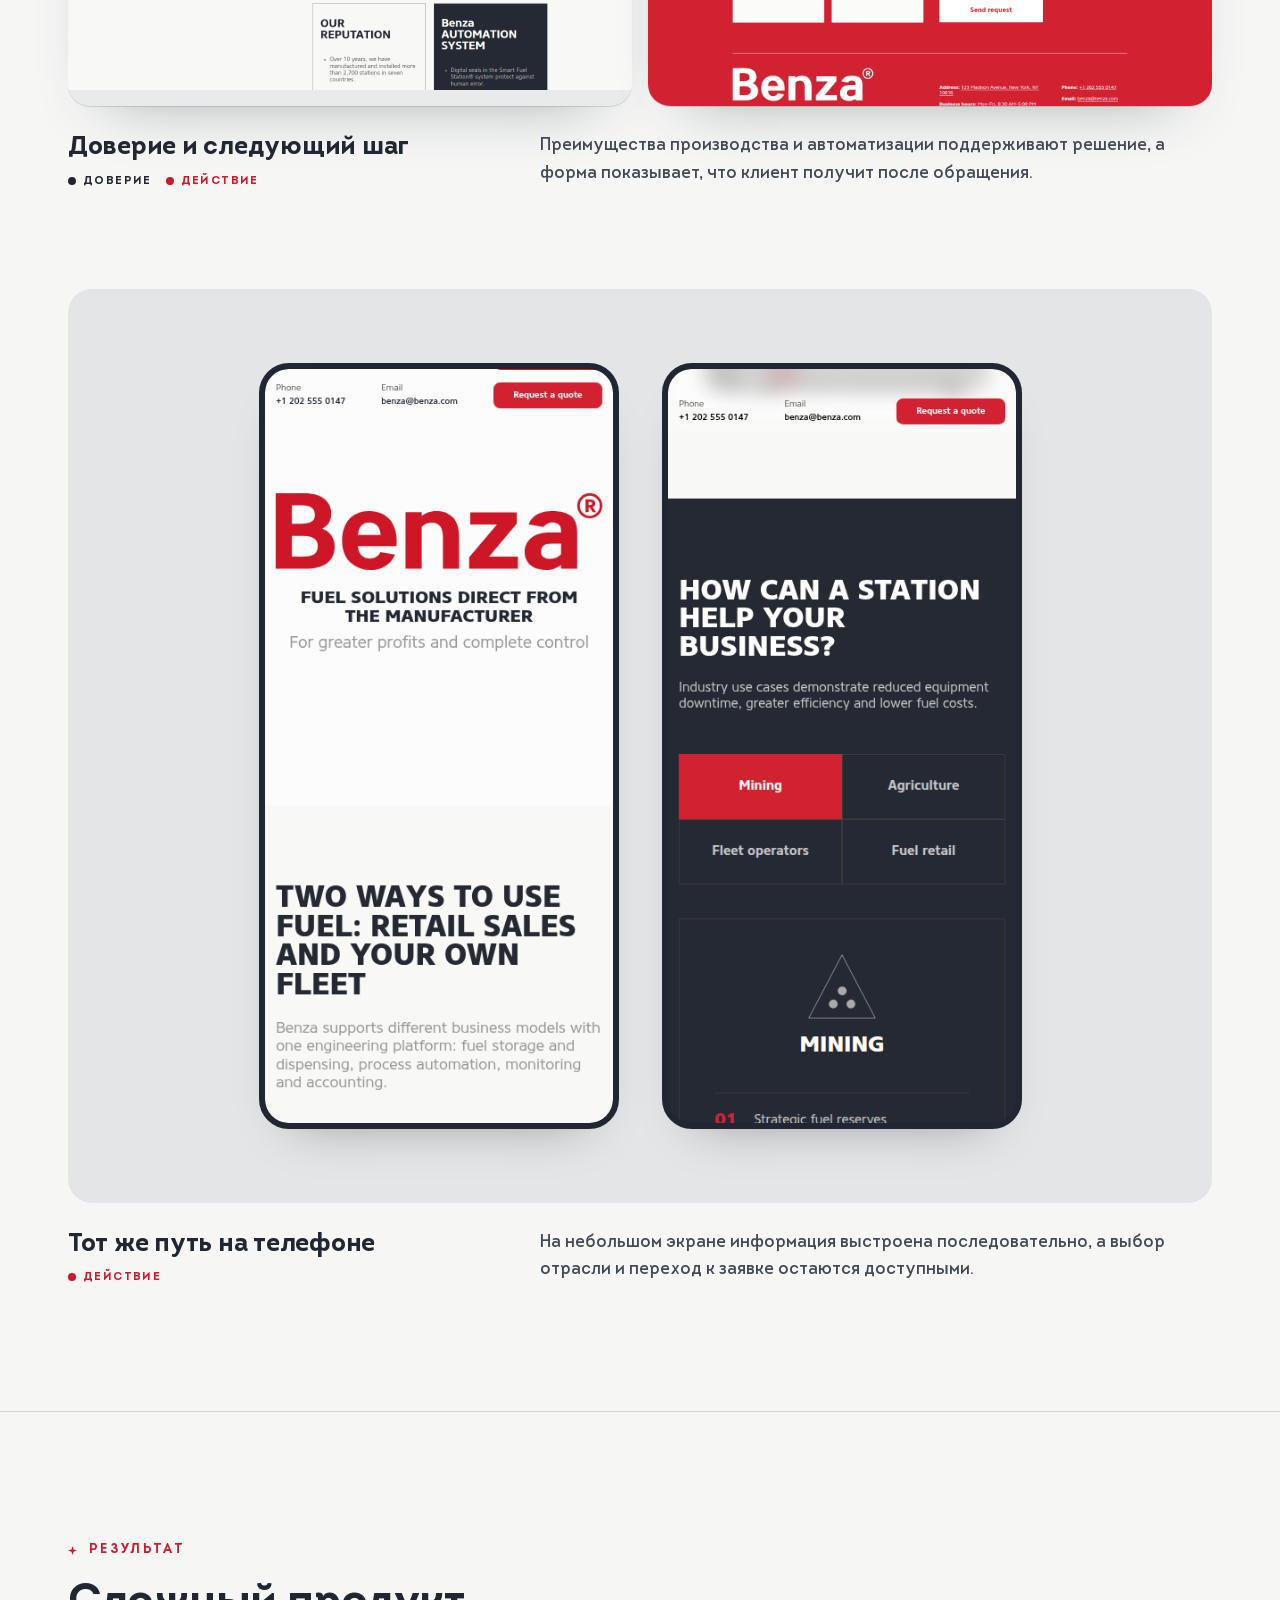
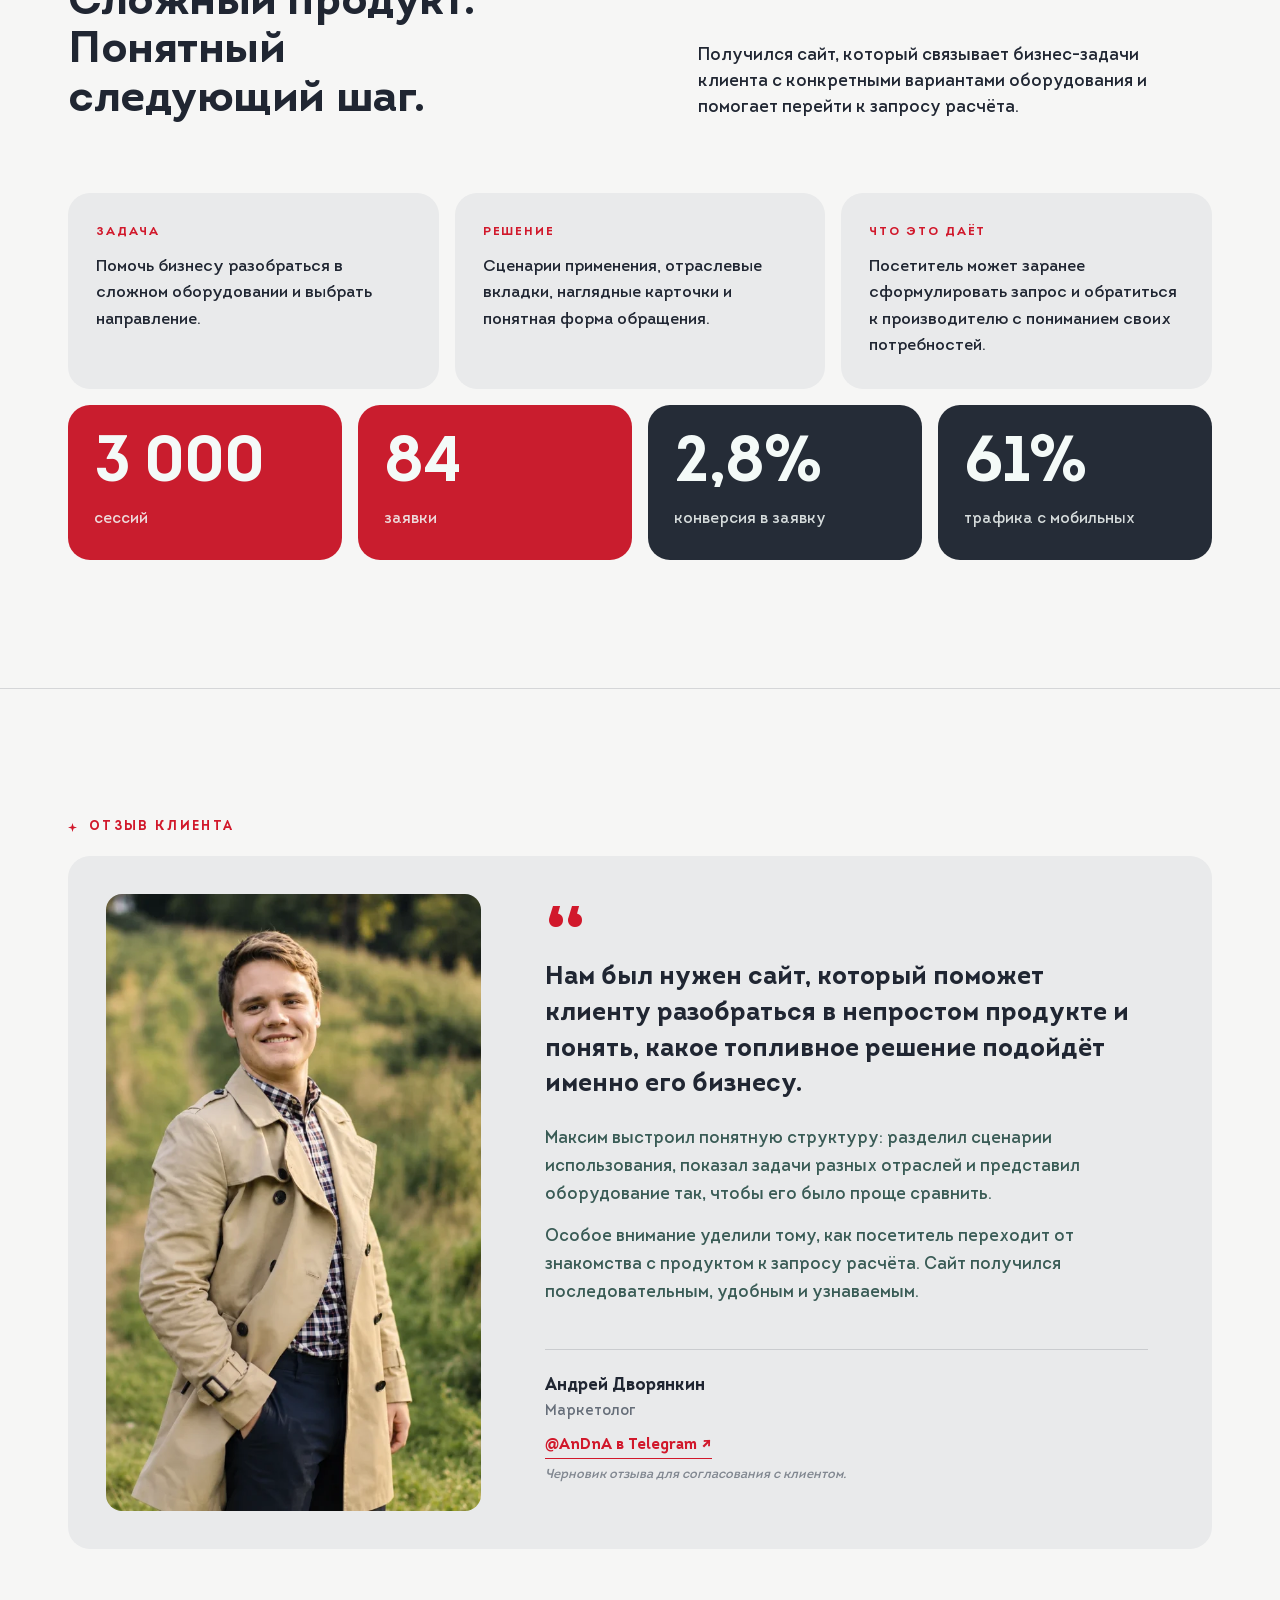
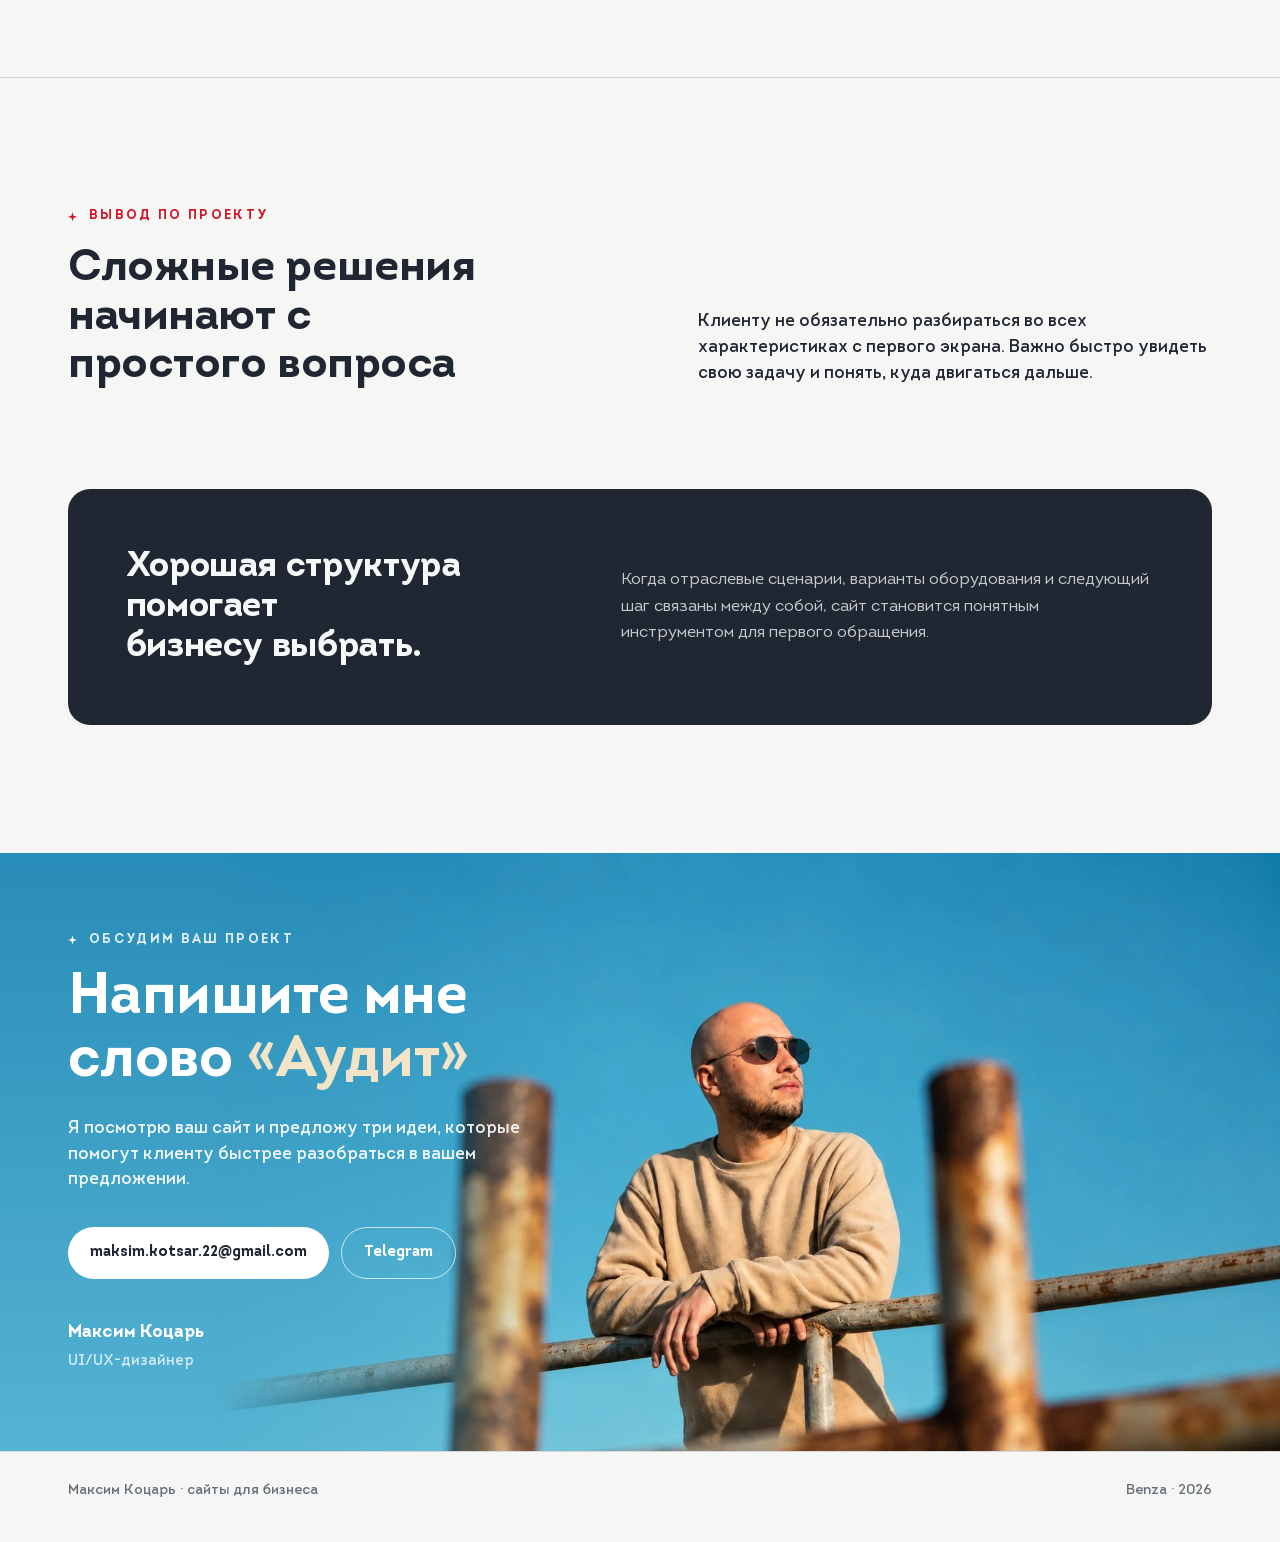
==== commit 0e622d1d: "Update case results section" ====
--- a/index.html
+++ b/index.html
@@ -13,7 +13,7 @@
 <figure class="shot"><div class="media"><img src="assets/img/range.png" alt="Каталог станций и топливных модулей для бизнеса" loading="lazy" width="1440" height="900"></div><figcaption class="cap"><h3>Оборудование без перегрузки<span class="tags"><span class="tag t-want">Ясность</span></span></h3><p>Линейка для бизнеса собрана в карточки: клиент может увидеть оборудование и прочитать главное о назначении каждой модели.</p></figcaption></figure>
 <figure class="shot"><div class="showcase-pair"><div class="media"><img src="assets/img/advantages.png" alt="Преимущества производства и автоматизации" loading="lazy" width="1440" height="900"></div><div class="media"><img src="assets/img/contact-form.png" alt="Форма запроса расчёта проекта" loading="lazy" width="1440" height="900"></div></div><figcaption class="cap"><h3>Доверие и следующий шаг<span class="tags"><span class="tag t-trust">Доверие</span><span class="tag t-buy">Действие</span></span></h3><p>Преимущества производства и автоматизации поддерживают решение, а форма показывает, что клиент получит после обращения.</p></figcaption></figure>
 <figure class="shot"><div class="mobile-stage"><div class="phones"><div class="phone"><img src="assets/img/mobile-hero.png" alt="Первый экран сайта Benza на телефоне" loading="lazy" width="390" height="844"></div><div class="phone"><img src="assets/img/mobile-range.png" alt="Отраслевые решения Benza на телефоне" loading="lazy" width="390" height="844"></div></div></div><figcaption class="cap"><h3>Тот же путь на телефоне<span class="tags"><span class="tag t-buy">Действие</span></span></h3><p>На небольшом экране информация выстроена последовательно, а выбор отрасли и переход к заявке остаются доступными.</p></figcaption></figure></div></section>
-<section id="result"><div class="wrap"><div class="sec-head"><div><div class="kicker">Результат</div><h2>Сложный продукт. Понятный следующий шаг.</h2></div><p class="lead">Получился сайт, который связывает бизнес-задачи клиента с конкретными вариантами оборудования и помогает перейти к запросу расчёта.</p></div><div class="ba"><div><small>Задача</small><p>Помочь бизнесу разобраться в сложном оборудовании и выбрать направление.</p></div><div><small>Решение</small><p>Сценарии применения, отраслевые вкладки, наглядные карточки и понятная форма обращения.</p></div><div><small>Что это даёт</small><p>Посетитель может заранее сформулировать запрос и обратиться к производителю с пониманием своих потребностей.</p></div></div><div class="stats"><div class="stat"><b>3 000</b><span>сессий</span></div><div class="stat"><b>84</b><span>заявки</span></div><div class="stat"><b>2,8%</b><span>конверсия в заявку</span></div><div class="stat"><b>61%</b><span>трафика с мобильных</span></div></div><p class="demo-note">Демонстрационный сценарий: показатели вымышлены и приведены для примера оформления результатов.</p></div></section>
+<section id="result"><div class="wrap"><div class="sec-head"><div><div class="kicker">Результат</div><h2>Сложный продукт. Понятный следующий шаг.</h2></div><p class="lead">Получился сайт, который связывает бизнес-задачи клиента с конкретными вариантами оборудования и помогает перейти к запросу расчёта.</p></div><div class="ba"><div><small>Задача</small><p>Помочь бизнесу разобраться в сложном оборудовании и выбрать направление.</p></div><div><small>Решение</small><p>Сценарии применения, отраслевые вкладки, наглядные карточки и понятная форма обращения.</p></div><div><small>Что это даёт</small><p>Посетитель может заранее сформулировать запрос и обратиться к производителю с пониманием своих потребностей.</p></div></div><div class="stats"><div class="stat"><b>3 000</b><span>сессий</span></div><div class="stat"><b>84</b><span>заявки</span></div><div class="stat"><b>2,8%</b><span>конверсия в заявку</span></div><div class="stat"><b>61%</b><span>трафика с мобильных</span></div></div></div></section>
 <section id="review"><div class="wrap"><div class="kicker">Отзыв клиента</div><figure class="review"><div class="review-photo"><img src="assets/img/review-andrey.webp" alt="Андрей Дворянкин" width="800" height="960" loading="lazy"></div><div><div class="q-mark" aria-hidden="true">“</div><blockquote><p class="q-lead">Нам был нужен сайт, который поможет клиенту разобраться в непростом продукте и понять, какое топливное решение подойдёт именно его бизнесу.</p><p>Максим выстроил понятную структуру: разделил сценарии использования, показал задачи разных отраслей и представил оборудование так, чтобы его было проще сравнить.</p><p>Особое внимание уделили тому, как посетитель переходит от знакомства с продуктом к запросу расчёта. Сайт получился последовательным, удобным и узнаваемым.</p></blockquote><div class="who"><b>Андрей Дворянкин</b>Маркетолог<a class="tg" href="https://t.me/AnDnA" target="_blank" rel="noopener">@AnDnA в Telegram ↗</a><span class="tr">Черновик отзыва для согласования с клиентом.</span></div></div></figure></div></section>
 <section id="reflection"><div class="wrap"><div class="sec-head"><div><div class="kicker">Вывод по проекту</div><h2>Сложные решения начинают с простого вопроса</h2></div><p class="lead">Клиенту не обязательно разбираться во всех характеристиках с первого экрана. Важно быстро увидеть свою задачу и понять, куда двигаться дальше.</p></div><div class="motion-note"><h3>Хорошая структура помогает бизнесу выбрать.</h3><p>Когда отраслевые сценарии, варианты оборудования и следующий шаг связаны между собой, сайт становится понятным инструментом для первого обращения.</p></div></div></section>
 <section id="contact" class="contact"><picture class="contact-bg"><source media="(max-width:860px)" srcset="assets/img/contact-mobile.webp" width="751" height="2000"><img src="assets/img/contact-desktop.webp" alt="Максим Коцарь" width="1672" height="941" loading="lazy"></picture><div class="wrap contact-grid"><div class="cta"><div class="kicker">Обсудим ваш проект</div><h2>Напишите мне слово <em>«Аудит»</em></h2><p class="lead">Я посмотрю ваш сайт и предложу три идеи, которые помогут клиенту быстрее разобраться в вашем предложении.</p><div class="links"><a class="btn" href="mailto:maksim.kotsar.22@gmail.com?subject=%D0%90%D1%83%D0%B4%D0%B8%D1%82">maksim.kotsar.22@gmail.com</a><a class="btn ghost" href="https://t.me/maksimkotsar" target="_blank" rel="noopener">Telegram</a></div><p class="sign"><b>Максим Коцарь</b>UI/UX-дизайнер</p></div></div></section></main><footer><div class="wrap"><span>Максим Коцарь · сайты для бизнеса</span><span>Benza · 2026</span></div></footer><script src="script.js" defer></script></body></html>
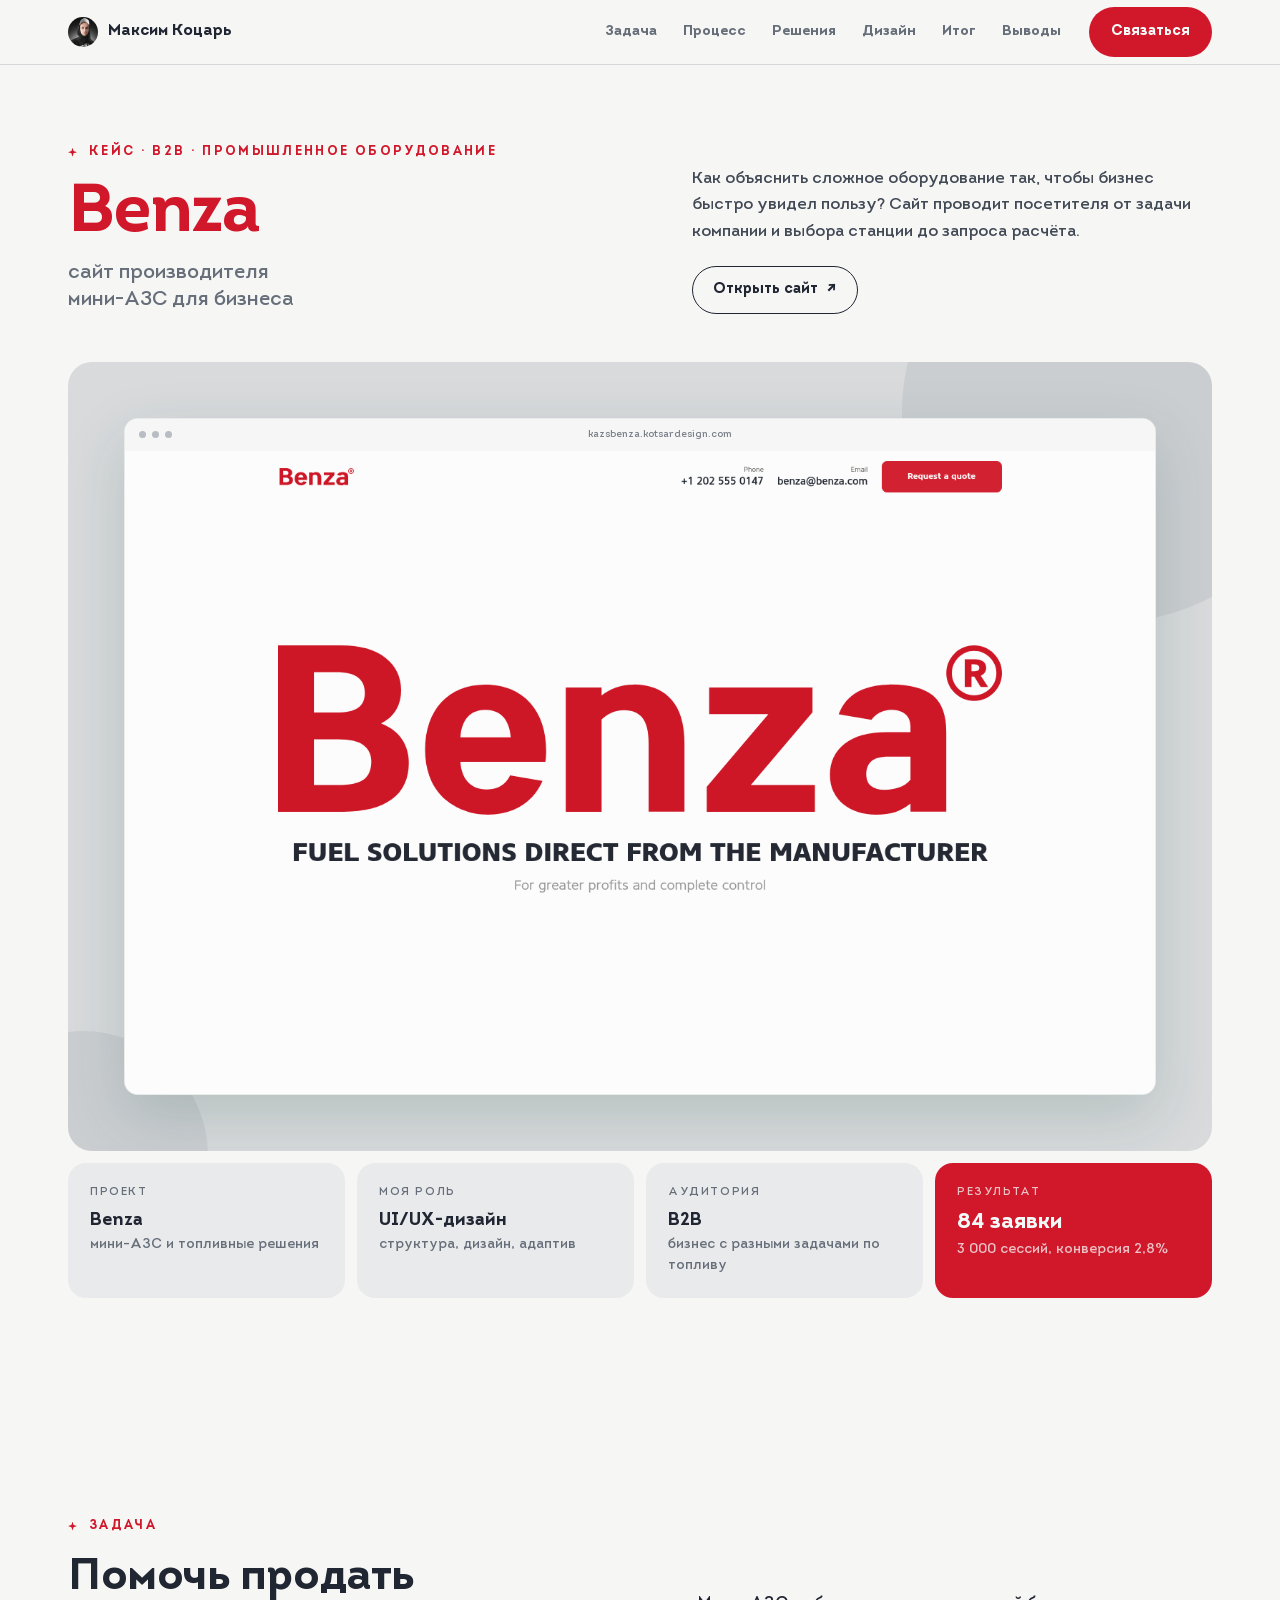
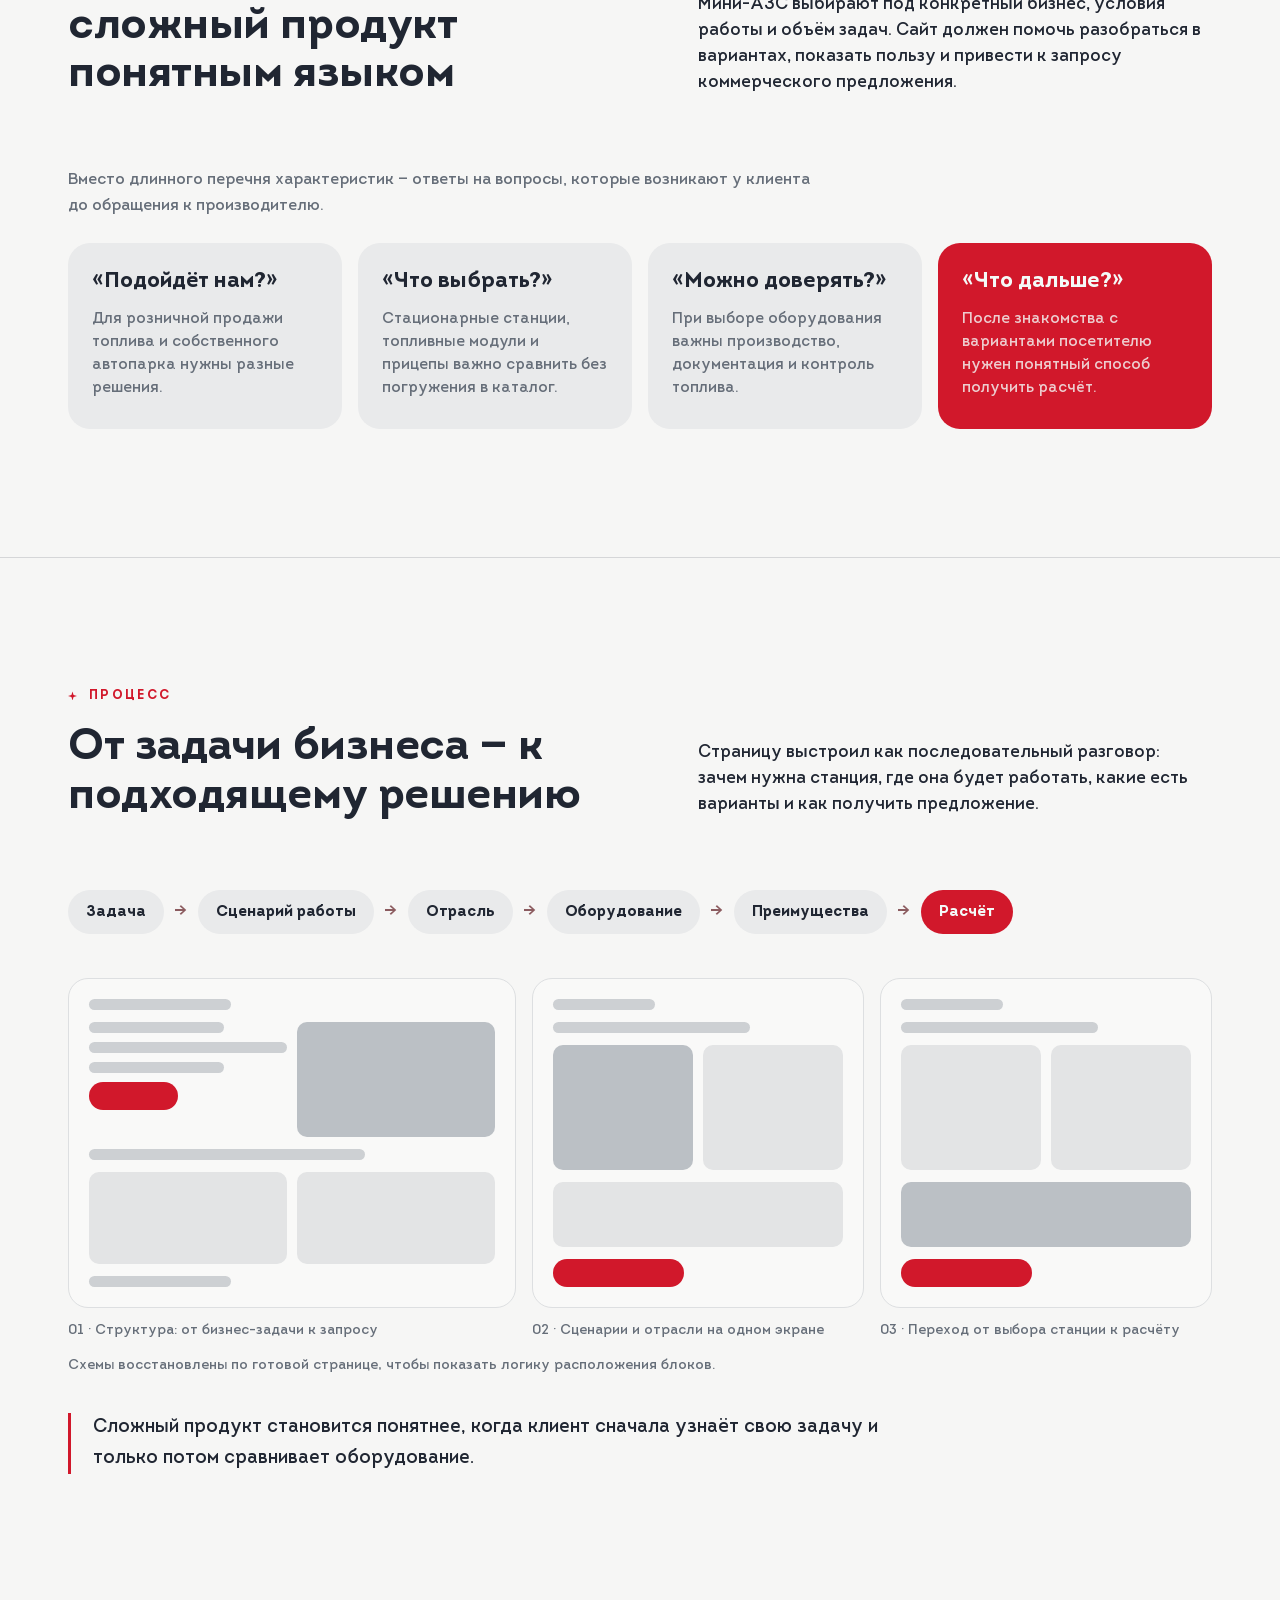
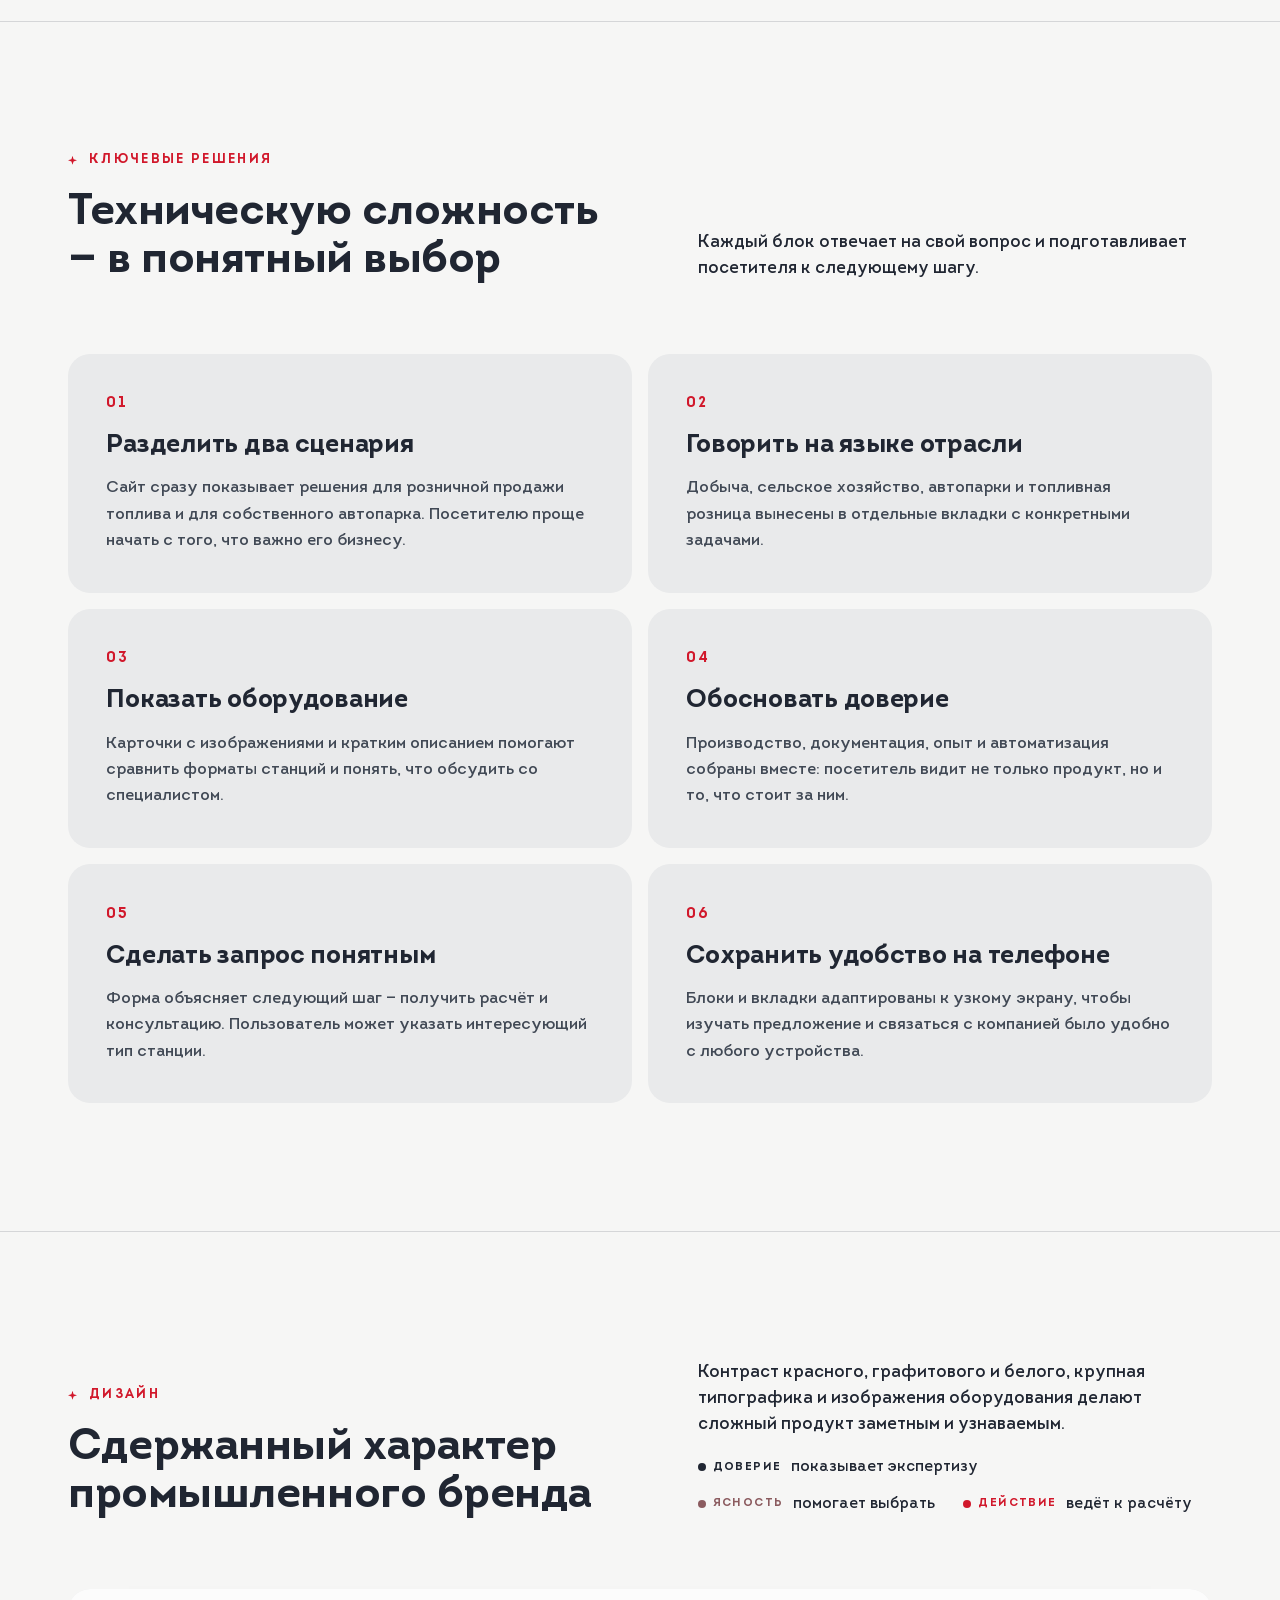
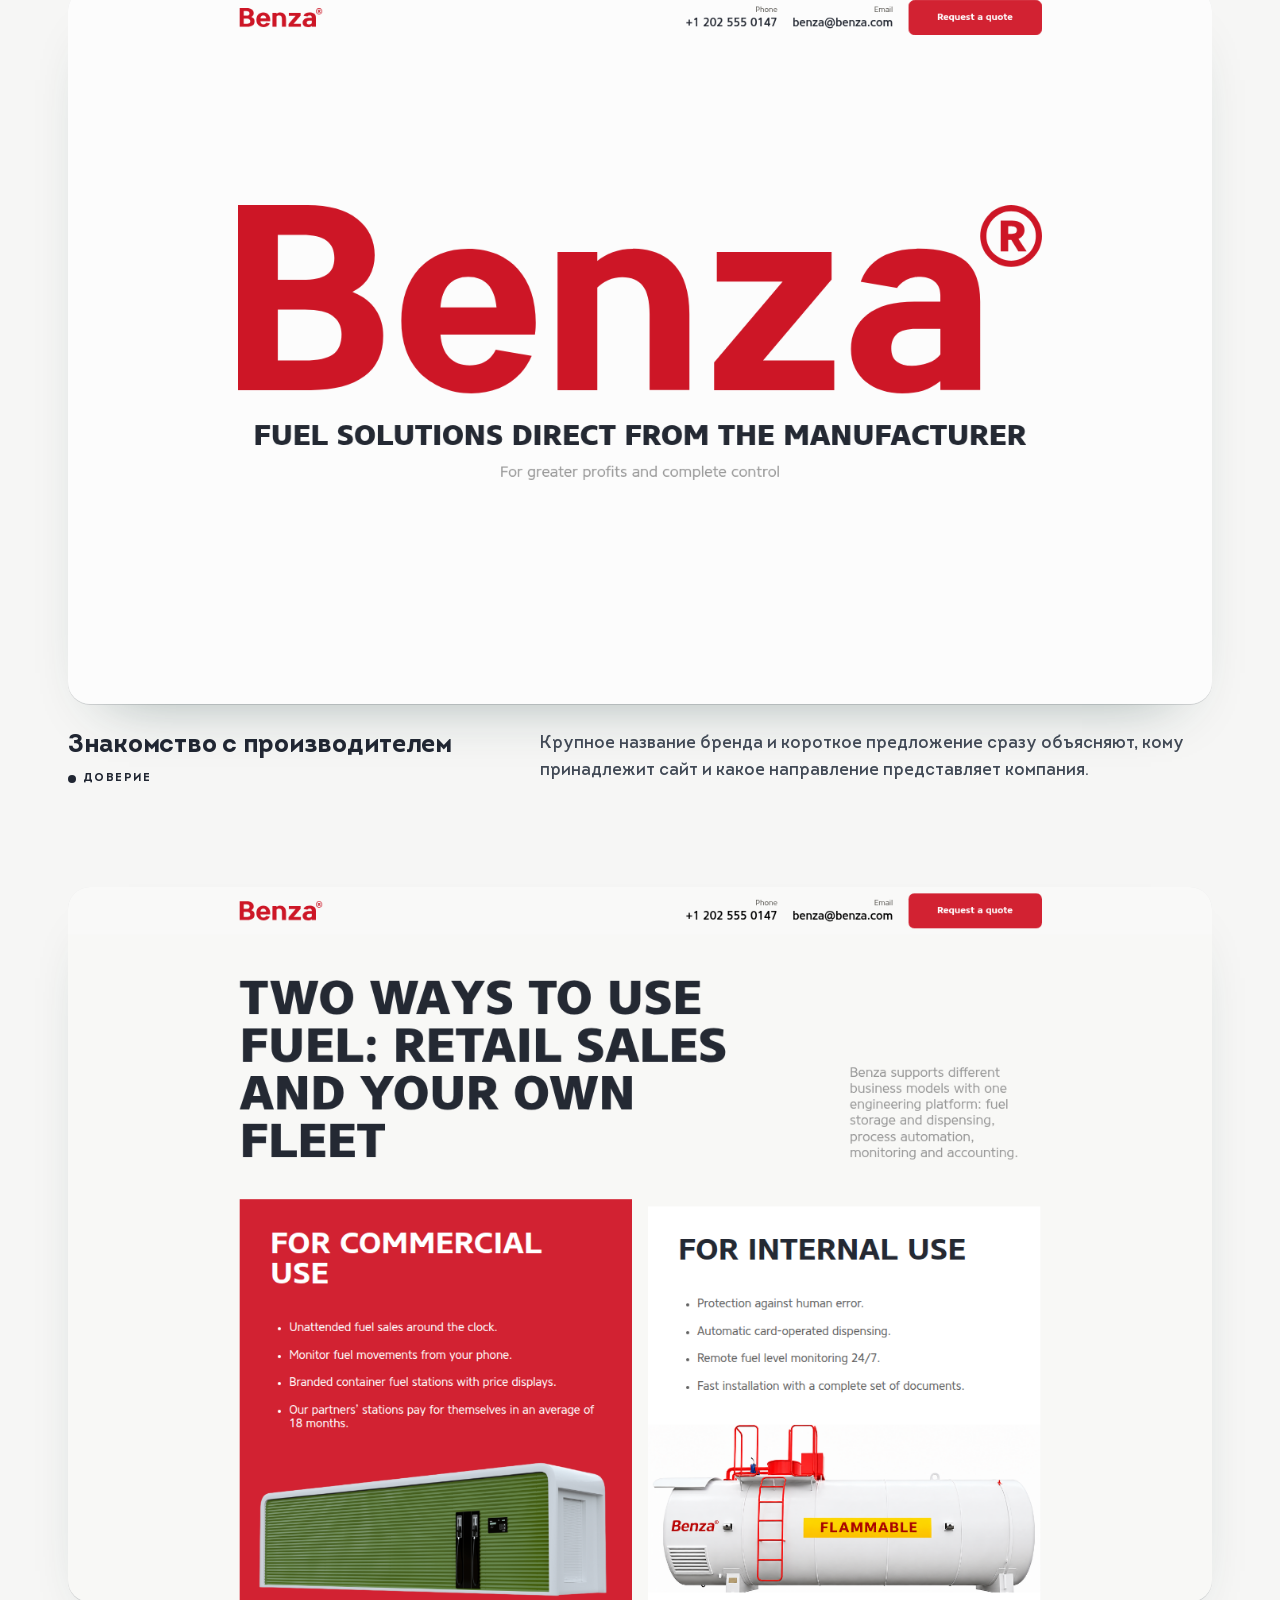
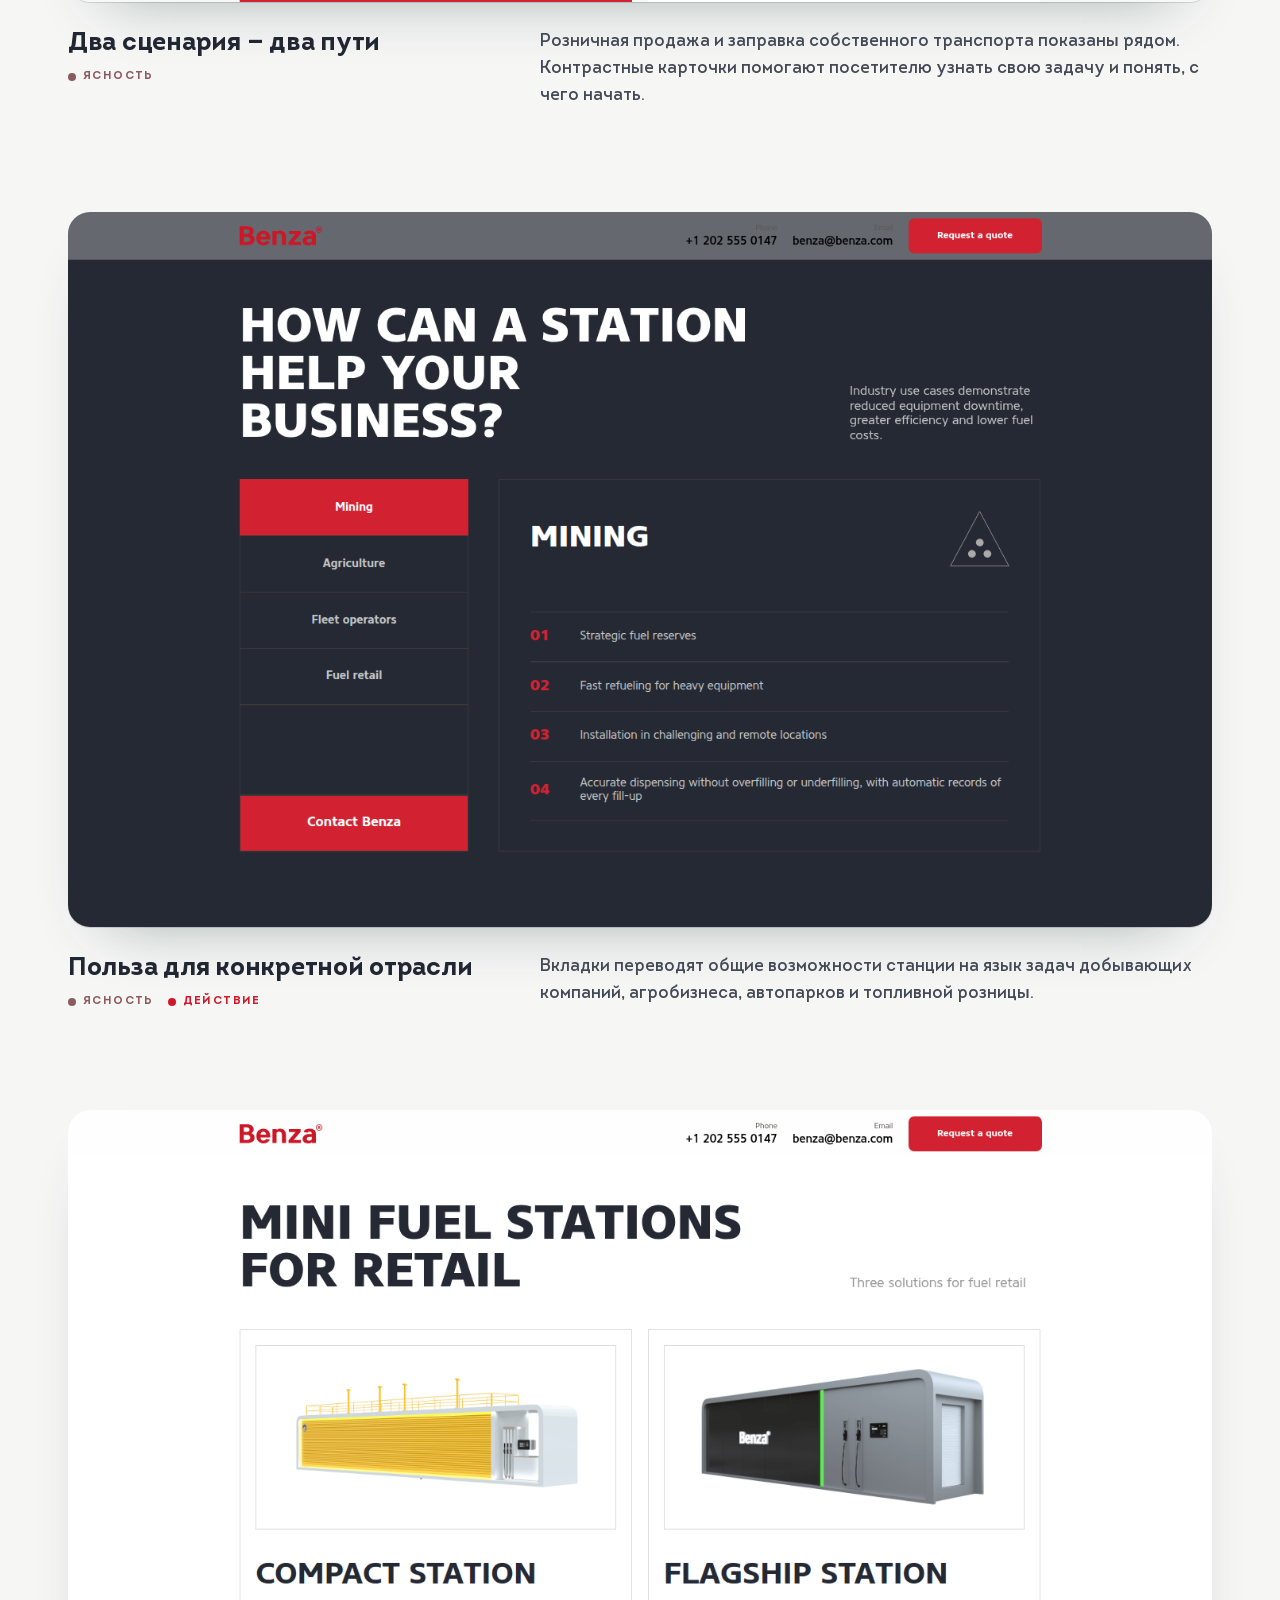
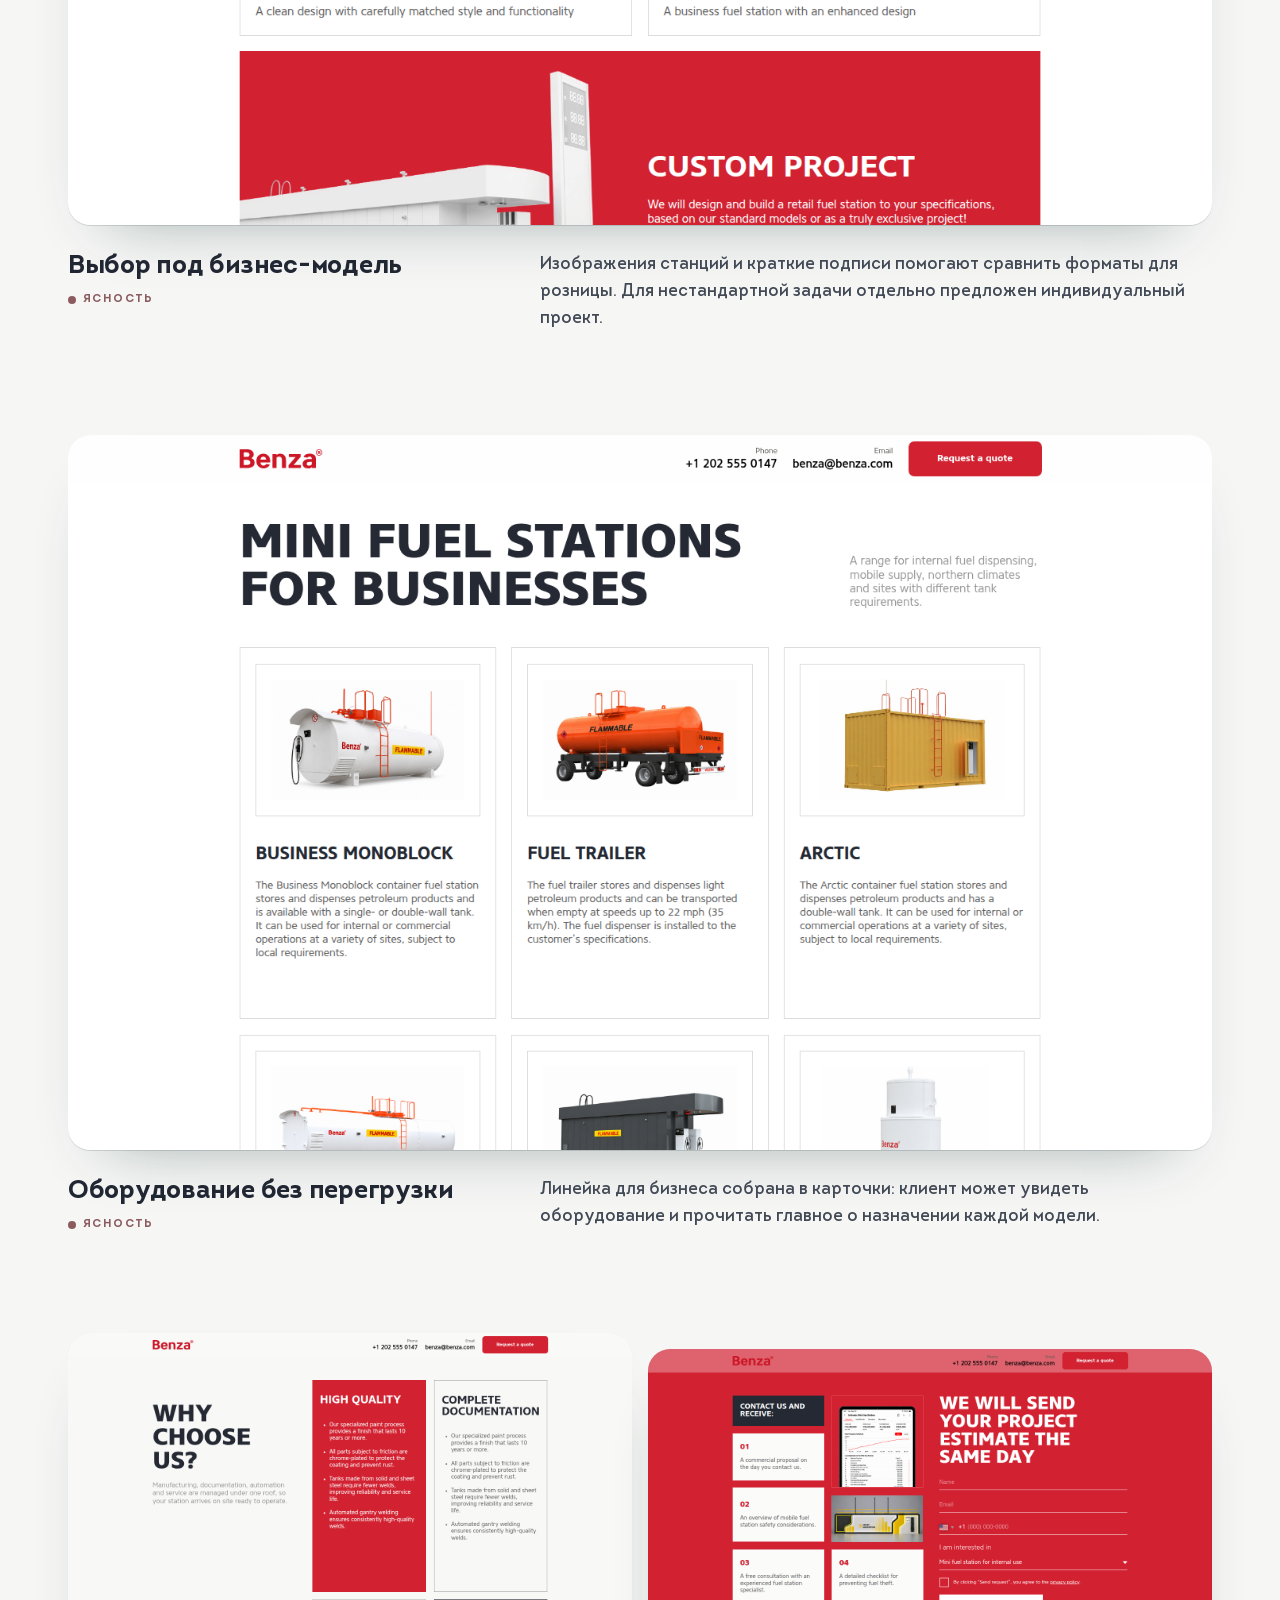
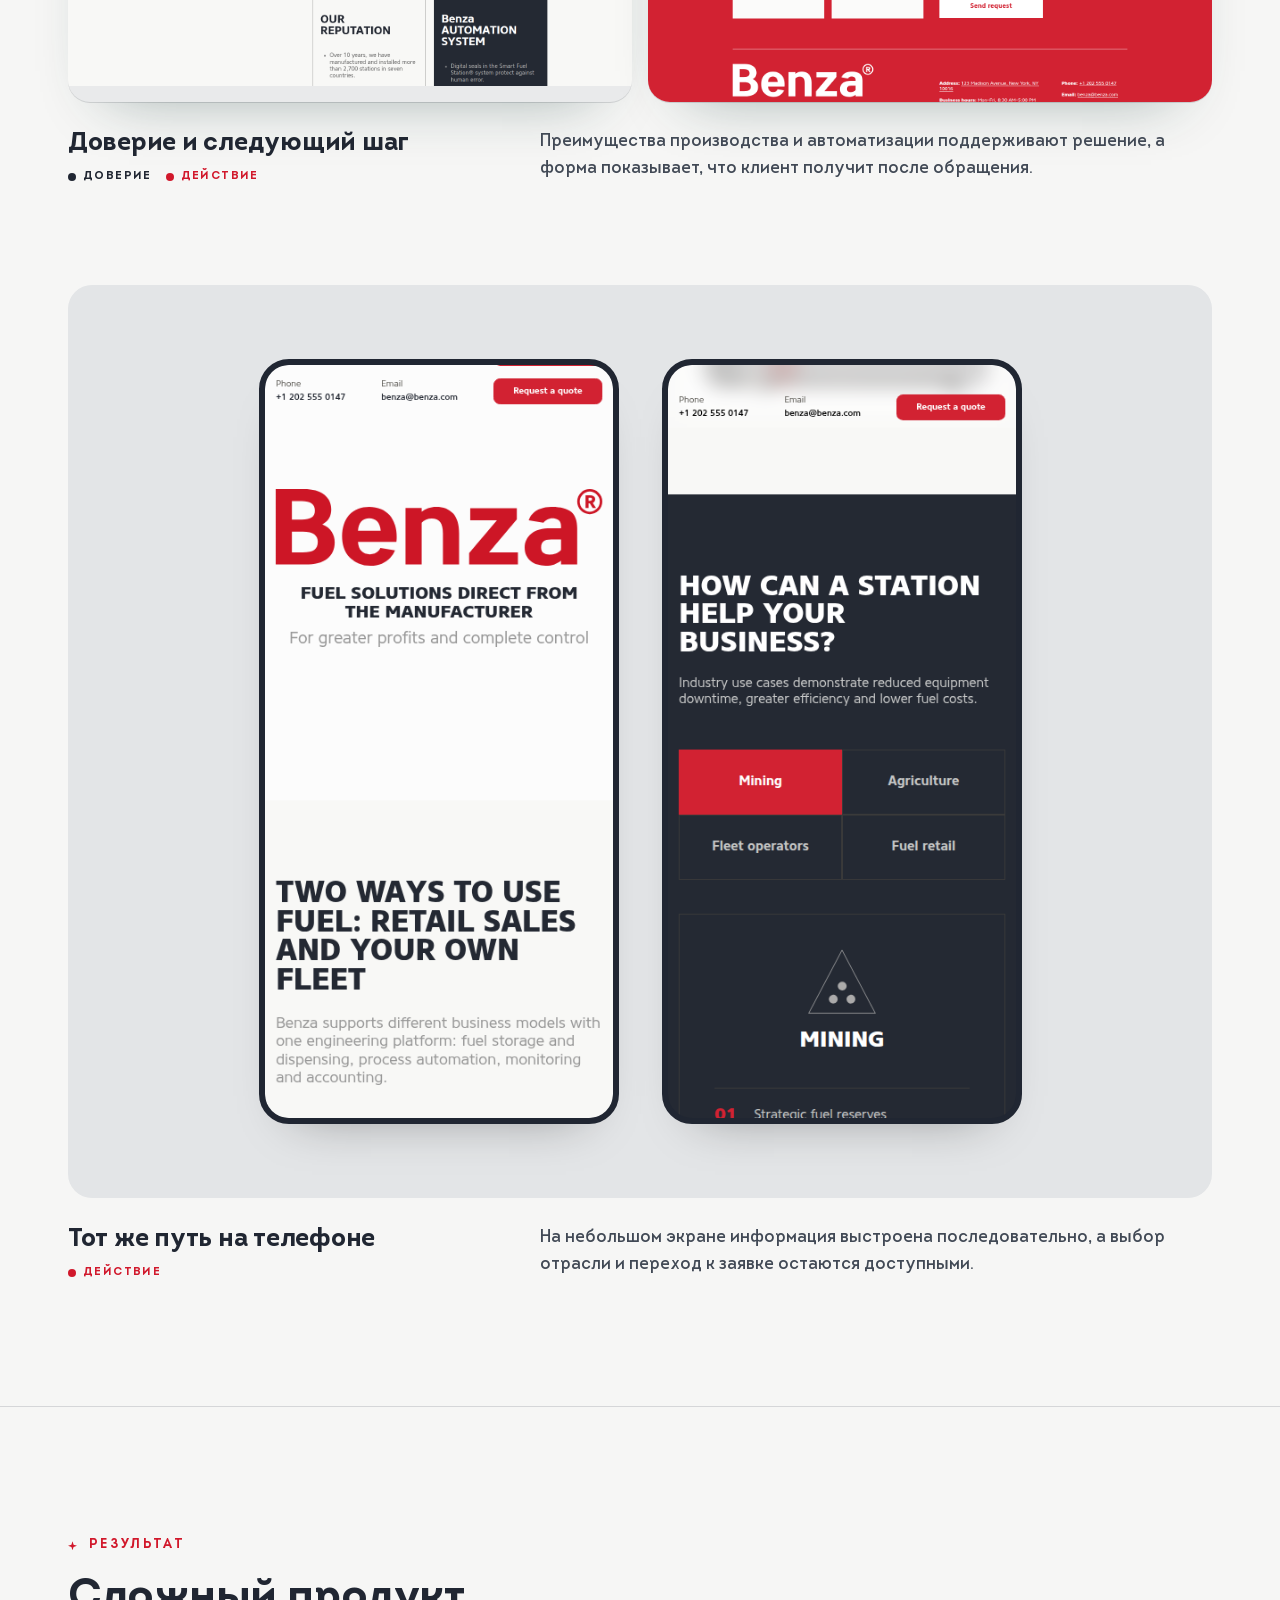
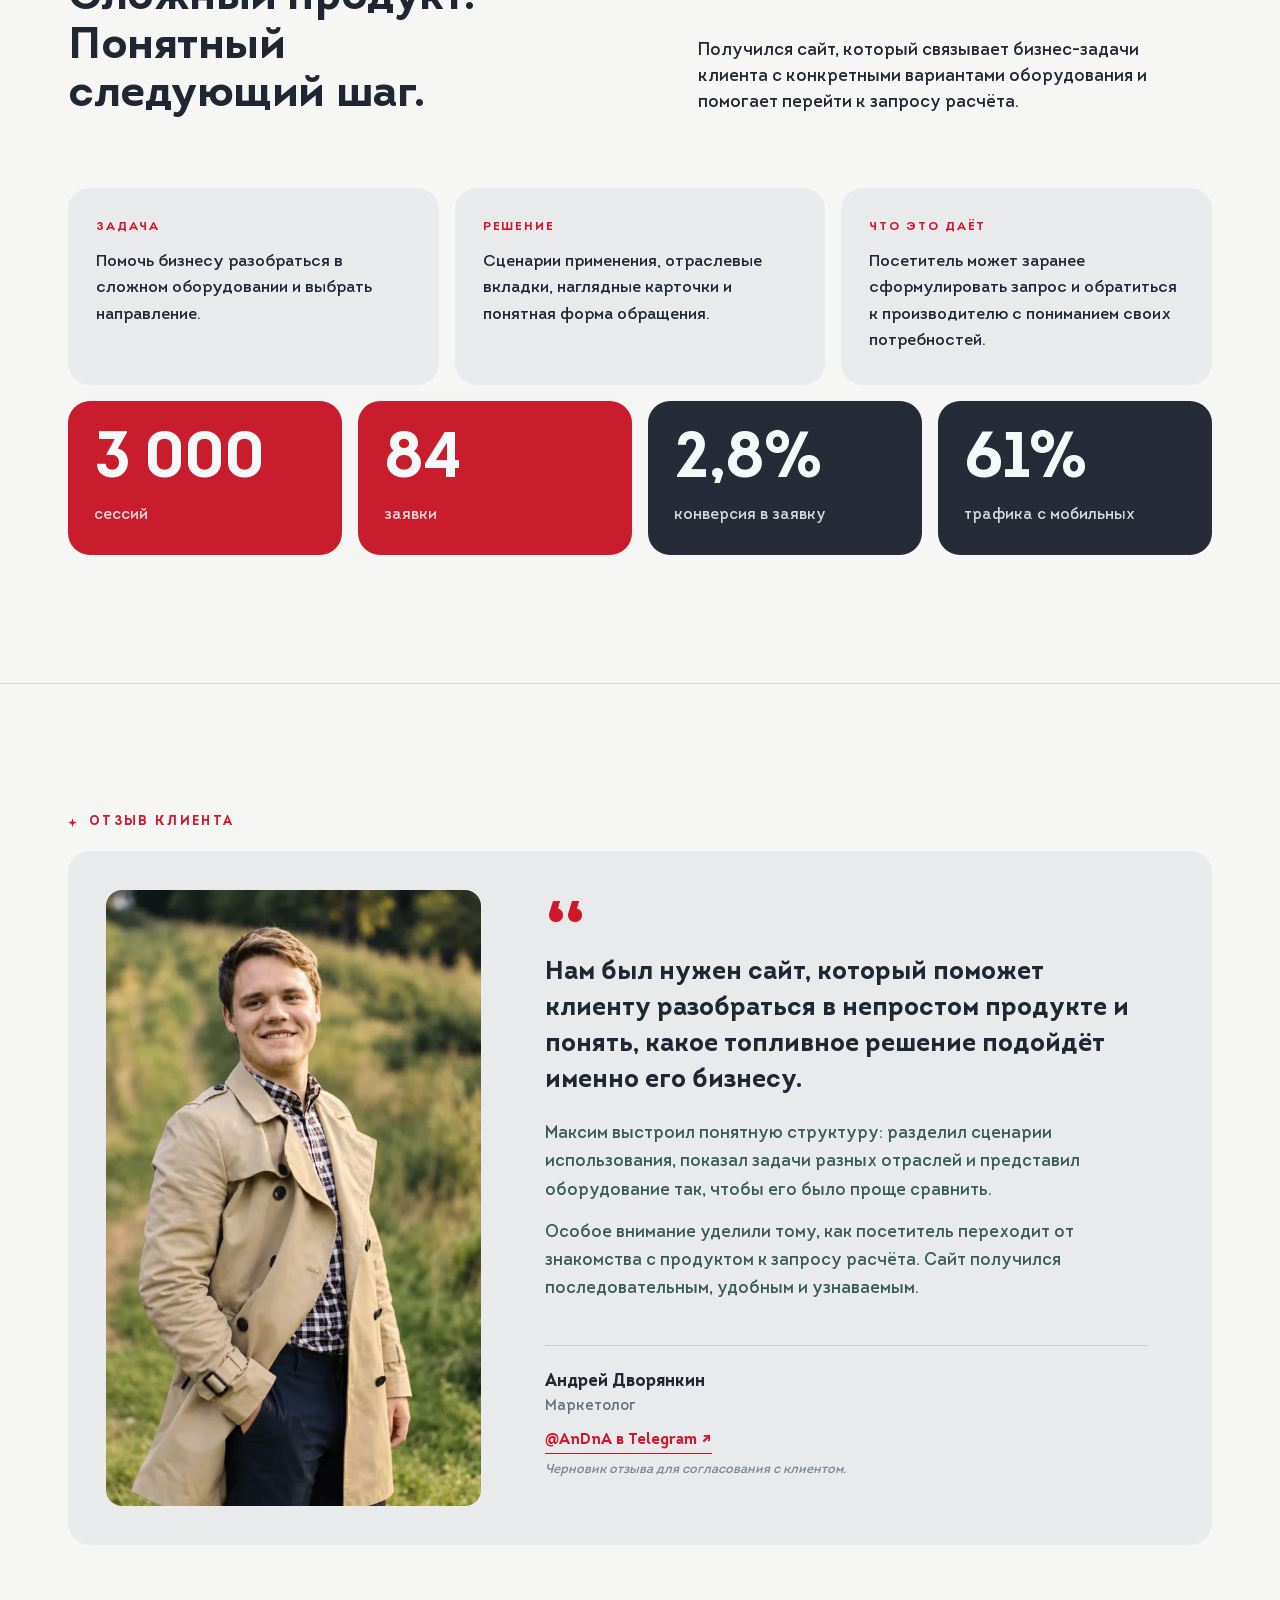
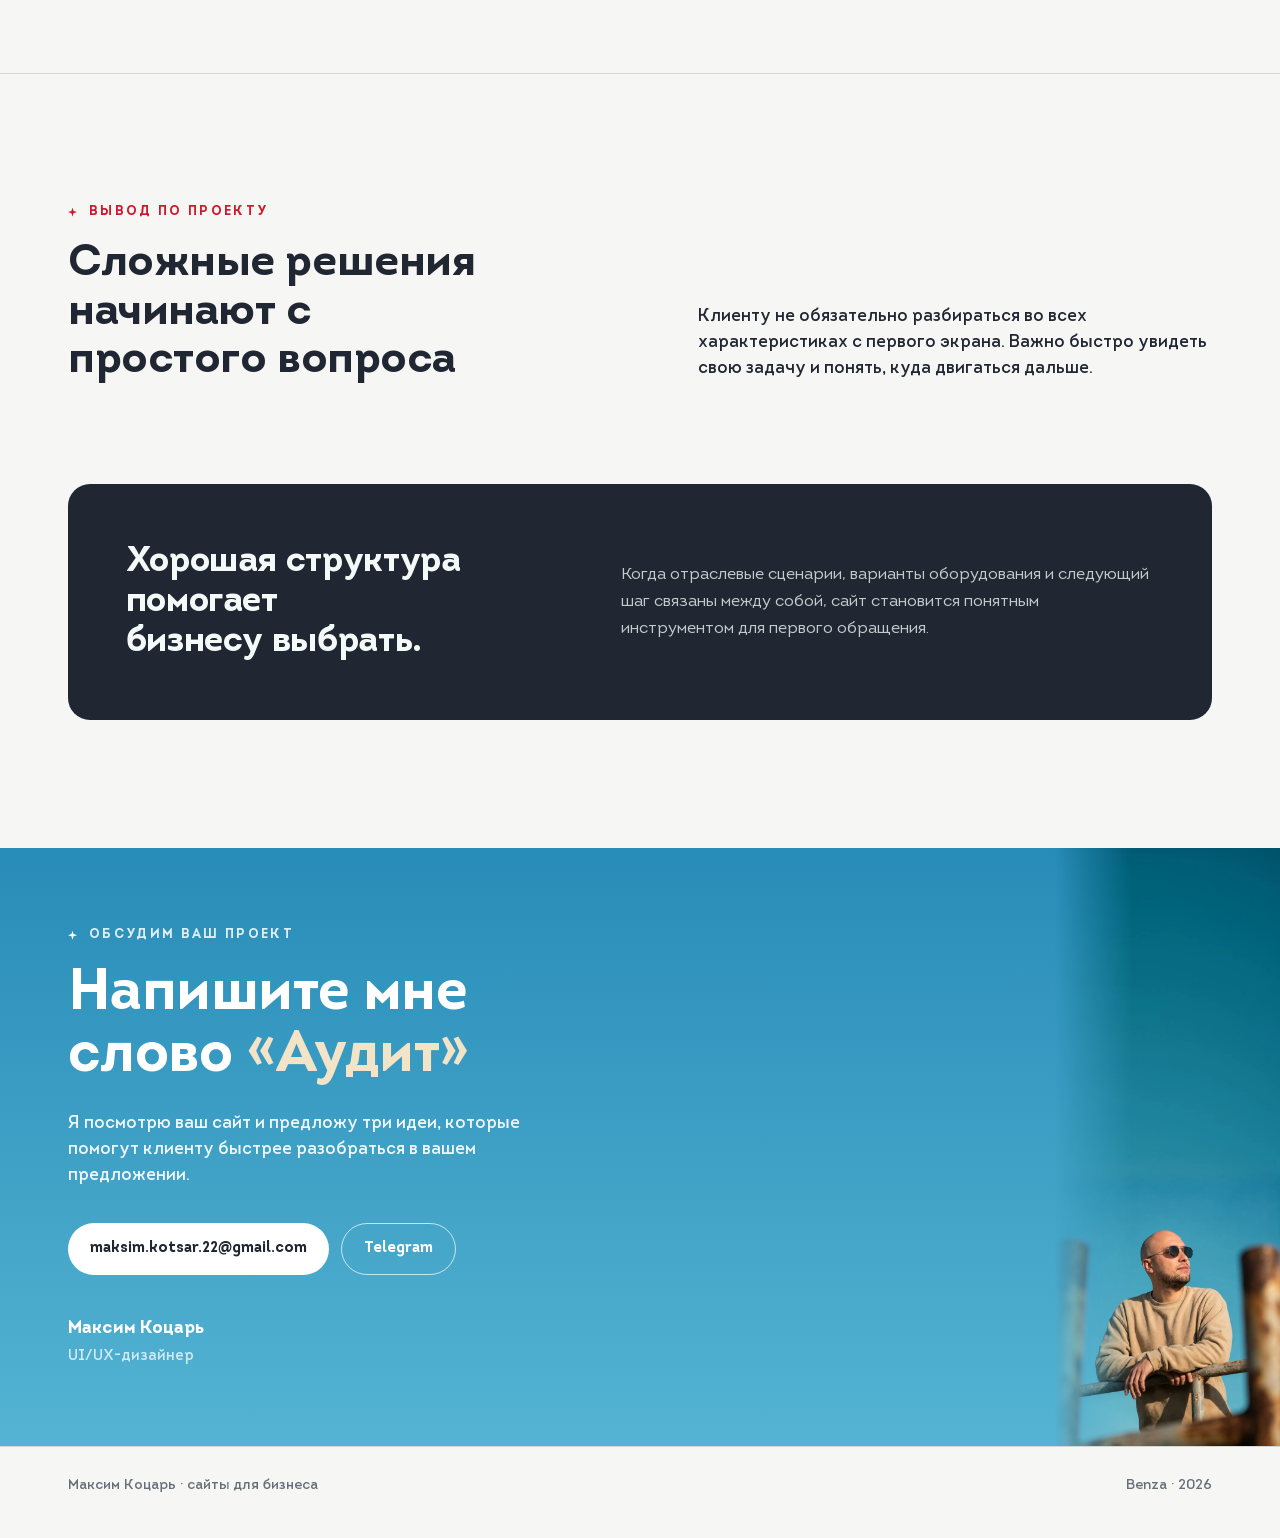
==== commit 444718ef: "Show results in case summary" ====
--- a/index.html
+++ b/index.html
@@ -1,7 +1,7 @@
 <!doctype html>
 <html lang="ru"><head><meta charset="utf-8"><meta name="viewport" content="width=device-width,initial-scale=1"><title>Benza — кейс сайта производителя мини-АЗС</title><meta name="description" content="Кейс сайта Benza: как объяснить сложный промышленный продукт и подвести бизнес-клиента к запросу расчёта."><meta property="og:title" content="Benza — кейс сайта производителя мини-АЗС"><meta property="og:description" content="Понятный путь от задачи бизнеса до запроса расчёта."><meta property="og:type" content="website"><link rel="stylesheet" href="style.css"></head>
 <body><header class="bar"><div class="wrap"><span class="name-ph"><img src="assets/img/maksim-avatar.webp" alt="" width="30" height="30">Максим Коцарь<em> · сайты для бизнеса</em></span><nav class="nav" aria-label="Разделы"><a href="#task">Задача</a><a href="#process">Процесс</a><a href="#decisions">Решения</a><a href="#design">Дизайн</a><a href="#result">Итог</a><a href="#reflection">Выводы</a></nav><div class="bar-r"><a class="btn" href="#contact">Связаться</a><button class="burger" type="button" aria-expanded="false" aria-controls="menu" aria-label="Открыть меню"><i></i></button></div></div><nav class="menu" id="menu" aria-label="Мобильное меню"><small>Разделы</small><a href="#task">Задача</a><a href="#process">Процесс</a><a href="#decisions">Решения</a><a href="#design">Дизайн</a><a href="#result">Итог</a><a href="#reflection">Выводы</a><a class="btn" href="#contact">Связаться</a></nav><div class="progress" aria-hidden="true"></div></header>
-<main><div class="hero"><div class="wrap"><div class="hb-top"><div><div class="kicker">Кейс · B2B · Промышленное оборудование</div><h1><span class="hb-name">Benza</span><span class="hb-sub">сайт производителя мини-АЗС для бизнеса</span></h1></div><div class="hb-right"><p class="lead">Как объяснить сложное оборудование так, чтобы бизнес быстро увидел пользу? Сайт проводит посетителя от задачи компании и выбора станции до запроса расчёта.</p><a class="site-link" href="https://kazsbenza.kotsardesign.com/" target="_blank" rel="noopener">Открыть сайт <span aria-hidden="true">↗</span></a></div></div><div class="teaser-frame"><a class="browser-shot" href="https://kazsbenza.kotsardesign.com/" target="_blank" rel="noopener" aria-label="Открыть сайт Benza"><div class="browser-top" aria-hidden="true"><i></i><i></i><i></i><span>kazsbenza.kotsardesign.com</span></div><img src="assets/img/hero.png" alt="Первый экран сайта Benza" width="1440" height="900"></a></div><div class="hb-meta"><div><small>Проект</small><strong>Benza</strong><span>мини-АЗС и топливные решения</span></div><div><small>Моя роль</small><strong>UI/UX-дизайн</strong><span>структура, дизайн, адаптив</span></div><div><small>Аудитория</small><strong>B2B</strong><span>бизнес с разными задачами по топливу</span></div><div class="res"><small>Цель сайта</small><strong>Запрос расчёта</strong><span>от первого интереса к обращению</span></div></div></div></div>
+<main><div class="hero"><div class="wrap"><div class="hb-top"><div><div class="kicker">Кейс · B2B · Промышленное оборудование</div><h1><span class="hb-name">Benza</span><span class="hb-sub">сайт производителя мини-АЗС для бизнеса</span></h1></div><div class="hb-right"><p class="lead">Как объяснить сложное оборудование так, чтобы бизнес быстро увидел пользу? Сайт проводит посетителя от задачи компании и выбора станции до запроса расчёта.</p><a class="site-link" href="https://kazsbenza.kotsardesign.com/" target="_blank" rel="noopener">Открыть сайт <span aria-hidden="true">↗</span></a></div></div><div class="teaser-frame"><a class="browser-shot" href="https://kazsbenza.kotsardesign.com/" target="_blank" rel="noopener" aria-label="Открыть сайт Benza"><div class="browser-top" aria-hidden="true"><i></i><i></i><i></i><span>kazsbenza.kotsardesign.com</span></div><img src="assets/img/hero.png" alt="Первый экран сайта Benza" width="1440" height="900"></a></div><div class="hb-meta"><div><small>Проект</small><strong>Benza</strong><span>мини-АЗС и топливные решения</span></div><div><small>Моя роль</small><strong>UI/UX-дизайн</strong><span>структура, дизайн, адаптив</span></div><div><small>Аудитория</small><strong>B2B</strong><span>бизнес с разными задачами по топливу</span></div><div class="res"><small>Результат</small><strong>84 заявки</strong><span>3 000 сессий, конверсия 2,8%</span></div></div></div></div>
 <section id="task"><div class="wrap"><div class="sec-head"><div><div class="kicker">Задача</div><h2>Помочь продать сложный продукт понятным языком</h2></div><p class="lead">Мини-АЗС выбирают под конкретный бизнес, условия работы и объём задач. Сайт должен помочь разобраться в вариантах, показать пользу и привести к запросу коммерческого предложения.</p></div><p class="obj-intro">Вместо длинного перечня характеристик — ответы на вопросы, которые возникают у клиента до обращения к производителю.</p><div class="objections"><div class="obj"><div class="q">«Подойдёт нам?»</div><p>Для розничной продажи топлива и собственного автопарка нужны разные решения.</p></div><div class="obj"><div class="q">«Что выбрать?»</div><p>Стационарные станции, топливные модули и прицепы важно сравнить без погружения в каталог.</p></div><div class="obj"><div class="q">«Можно доверять?»</div><p>При выборе оборудования важны производство, документация и контроль топлива.</p></div><div class="obj"><div class="q">«Что дальше?»</div><p>После знакомства с вариантами посетителю нужен понятный способ получить расчёт.</p></div></div></div></section>
 <section id="process"><div class="wrap"><div class="sec-head"><div><div class="kicker">Процесс</div><h2>От задачи бизнеса — к подходящему решению</h2></div><p class="lead">Страницу выстроил как последовательный разговор: зачем нужна станция, где она будет работать, какие есть варианты и как получить предложение.</p></div><div class="journey"><span>Задача</span><em>→</em><span>Сценарий работы</span><em>→</em><span>Отрасль</span><em>→</em><span>Оборудование</span><em>→</em><span>Преимущества</span><em>→</em><span>Расчёт</span></div><div class="proto-grid"><figure class="proto-figure"><div class="proto-canvas"><div class="proto-bar short"></div><div class="proto-row"><div class="proto-content"><div class="proto-bar medium"></div><div class="proto-bar"></div><div class="proto-bar medium"></div><div class="proto-button"></div></div><div class="proto-box dark"></div></div><div class="proto-bar medium"></div><div class="proto-row"><div class="proto-box"></div><div class="proto-box"></div></div><div class="proto-bar short"></div></div><figcaption>01 · Структура: от бизнес-задачи к запросу</figcaption></figure><figure class="proto-figure"><div class="proto-canvas"><div class="proto-bar short"></div><div class="proto-bar medium"></div><div class="proto-row"><div class="proto-box dark"></div><div class="proto-box"></div></div><div class="proto-box"></div><div class="proto-button"></div></div><figcaption>02 · Сценарии и отрасли на одном экране</figcaption></figure><figure class="proto-figure"><div class="proto-canvas"><div class="proto-bar short"></div><div class="proto-bar medium"></div><div class="proto-row"><div class="proto-box"></div><div class="proto-box"></div></div><div class="proto-box dark"></div><div class="proto-button"></div></div><figcaption>03 · Переход от выбора станции к расчёту</figcaption></figure></div><p class="case-note">Схемы восстановлены по готовой странице, чтобы показать логику расположения блоков.</p><p class="quote-note">Сложный продукт становится понятнее, когда клиент сначала узнаёт свою задачу и только потом сравнивает оборудование.</p></div></section>
 <section id="decisions"><div class="wrap"><div class="sec-head"><div><div class="kicker">Ключевые решения</div><h2>Техническую сложность — в понятный выбор</h2></div><p class="lead">Каждый блок отвечает на свой вопрос и подготавливает посетителя к следующему шагу.</p></div><div class="decisions"><article class="dec"><div class="n">01</div><h3>Разделить два сценария</h3><p>Сайт сразу показывает решения для розничной продажи топлива и для собственного автопарка. Посетителю проще начать с того, что важно его бизнесу.</p></article><article class="dec"><div class="n">02</div><h3>Говорить на языке отрасли</h3><p>Добыча, сельское хозяйство, автопарки и топливная розница вынесены в отдельные вкладки с конкретными задачами.</p></article><article class="dec"><div class="n">03</div><h3>Показать оборудование</h3><p>Карточки с изображениями и кратким описанием помогают сравнить форматы станций и понять, что обсудить со специалистом.</p></article><article class="dec"><div class="n">04</div><h3>Обосновать доверие</h3><p>Производство, документация, опыт и автоматизация собраны вместе: посетитель видит не только продукт, но и то, что стоит за ним.</p></article><article class="dec"><div class="n">05</div><h3>Сделать запрос понятным</h3><p>Форма объясняет следующий шаг — получить расчёт и консультацию. Пользователь может указать интересующий тип станции.</p></article><article class="dec"><div class="n">06</div><h3>Сохранить удобство на телефоне</h3><p>Блоки и вкладки адаптированы к узкому экрану, чтобы изучать предложение и связаться с компанией было удобно с любого устройства.</p></article></div></div></section>
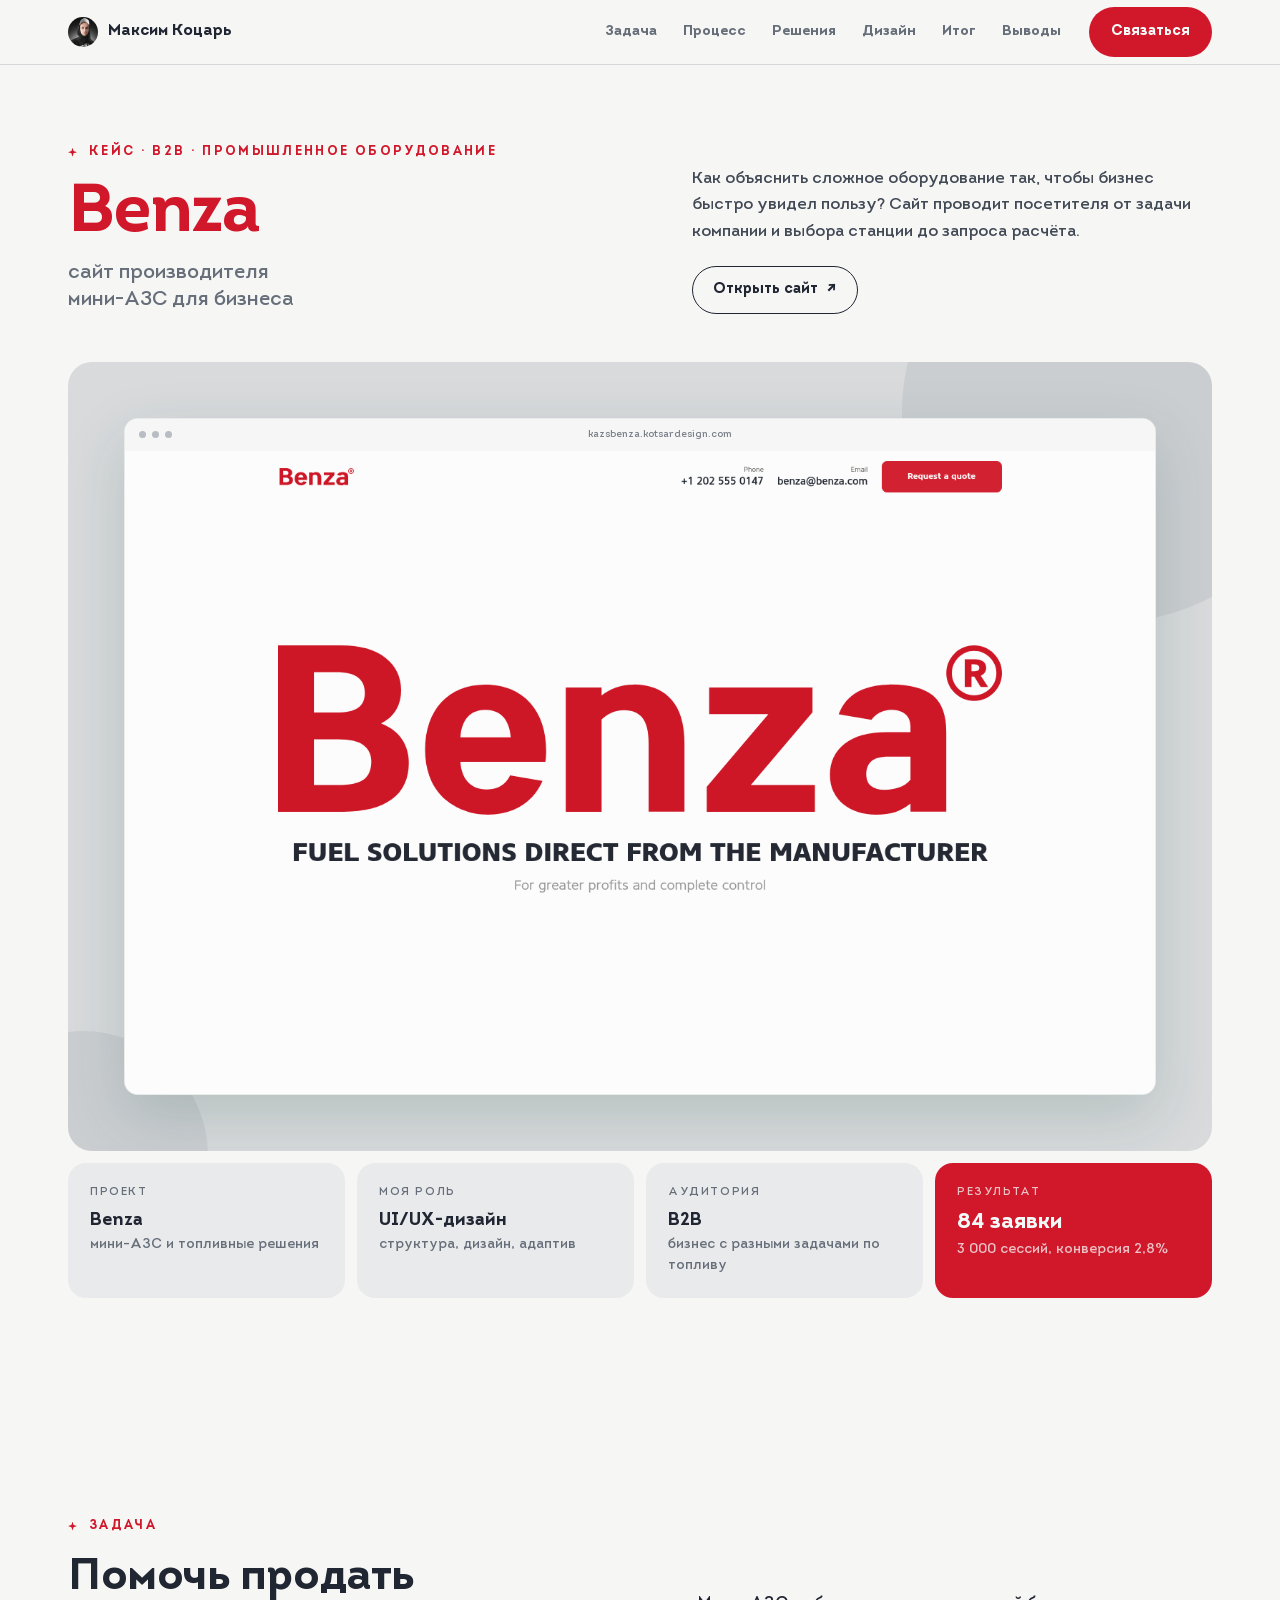
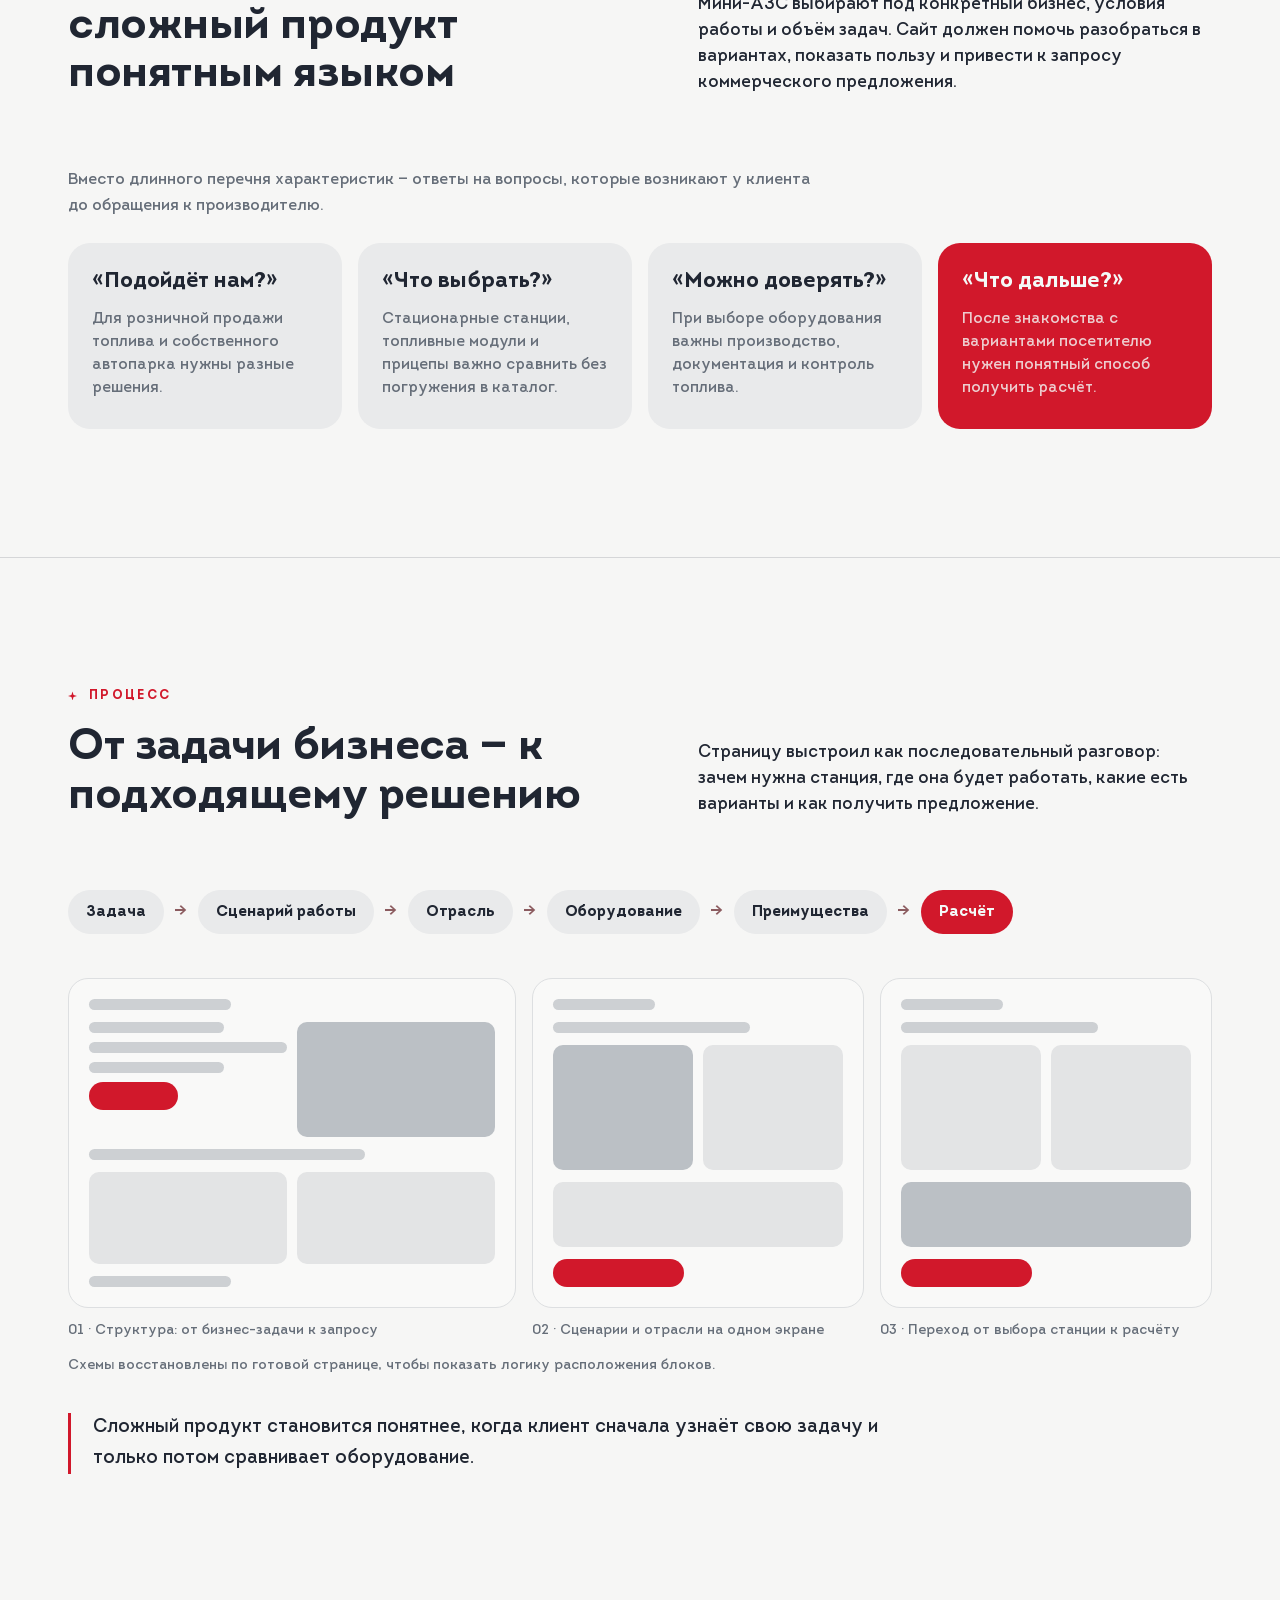
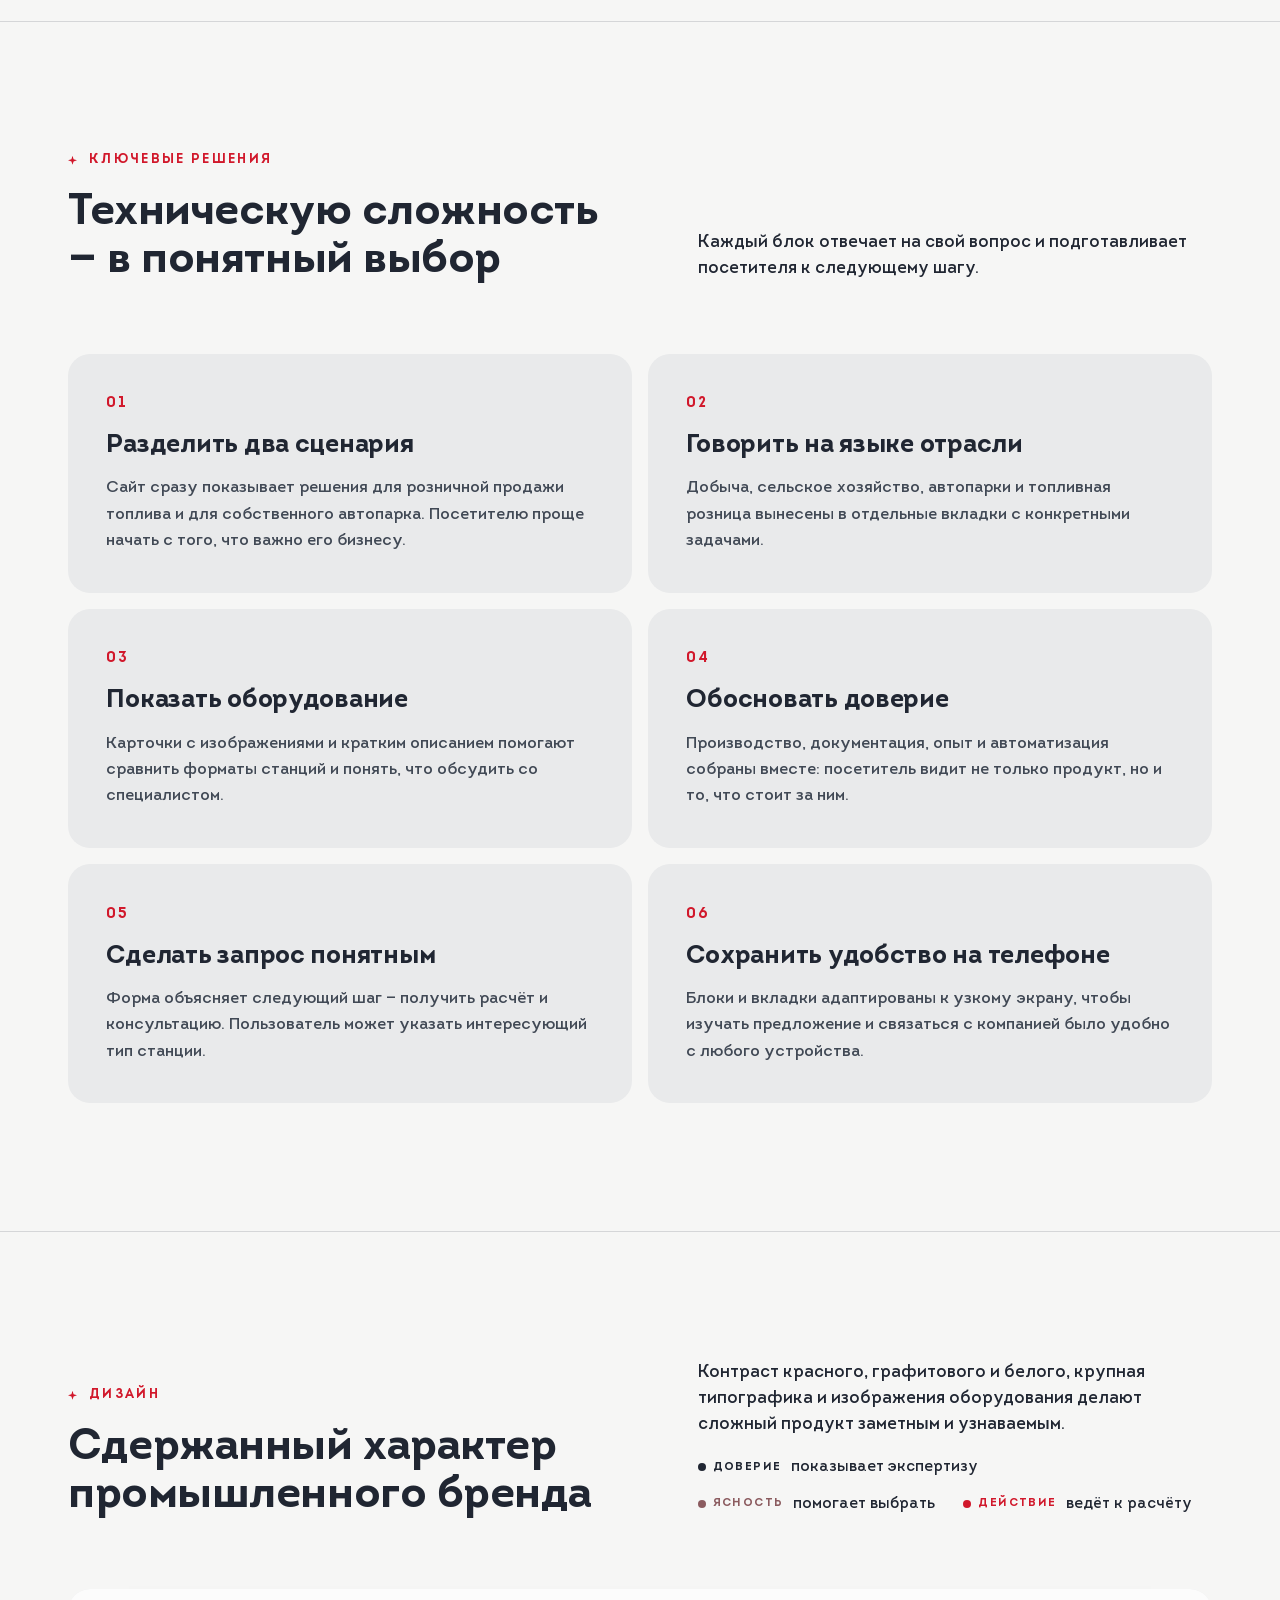
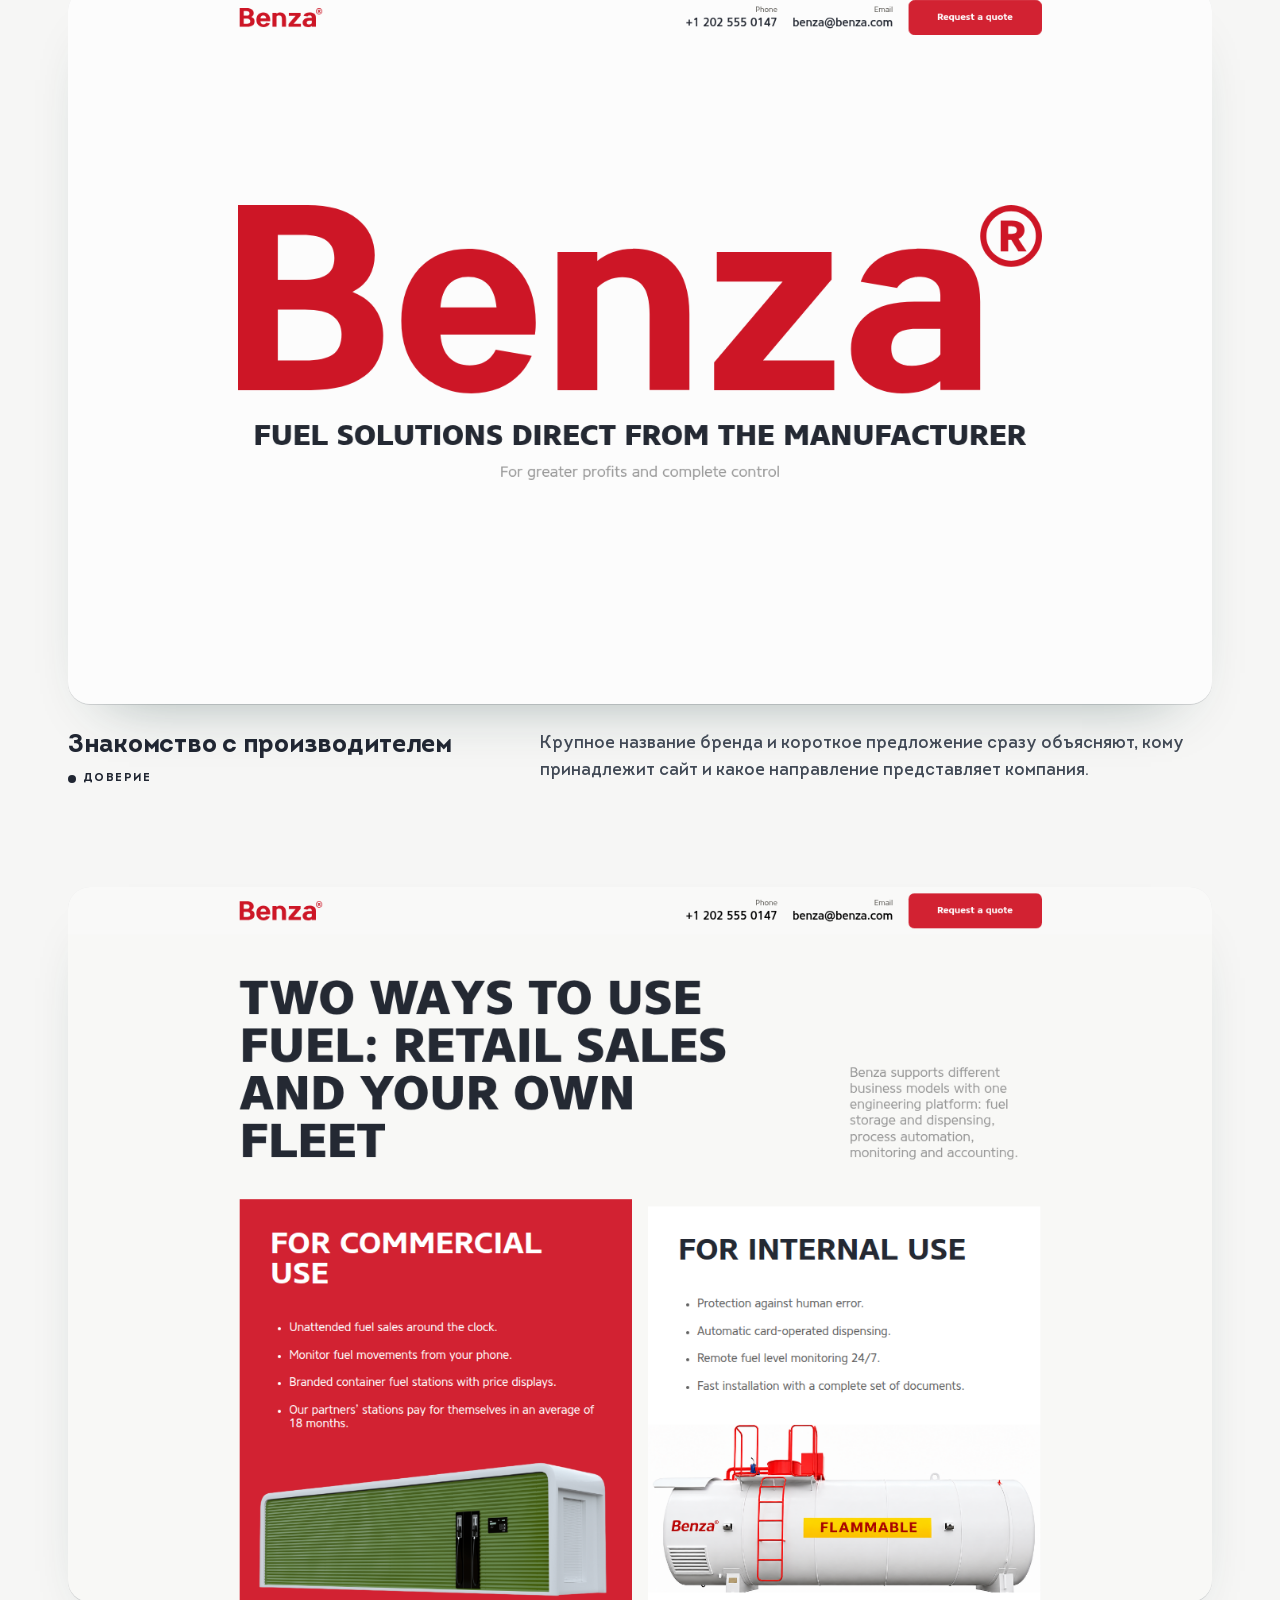
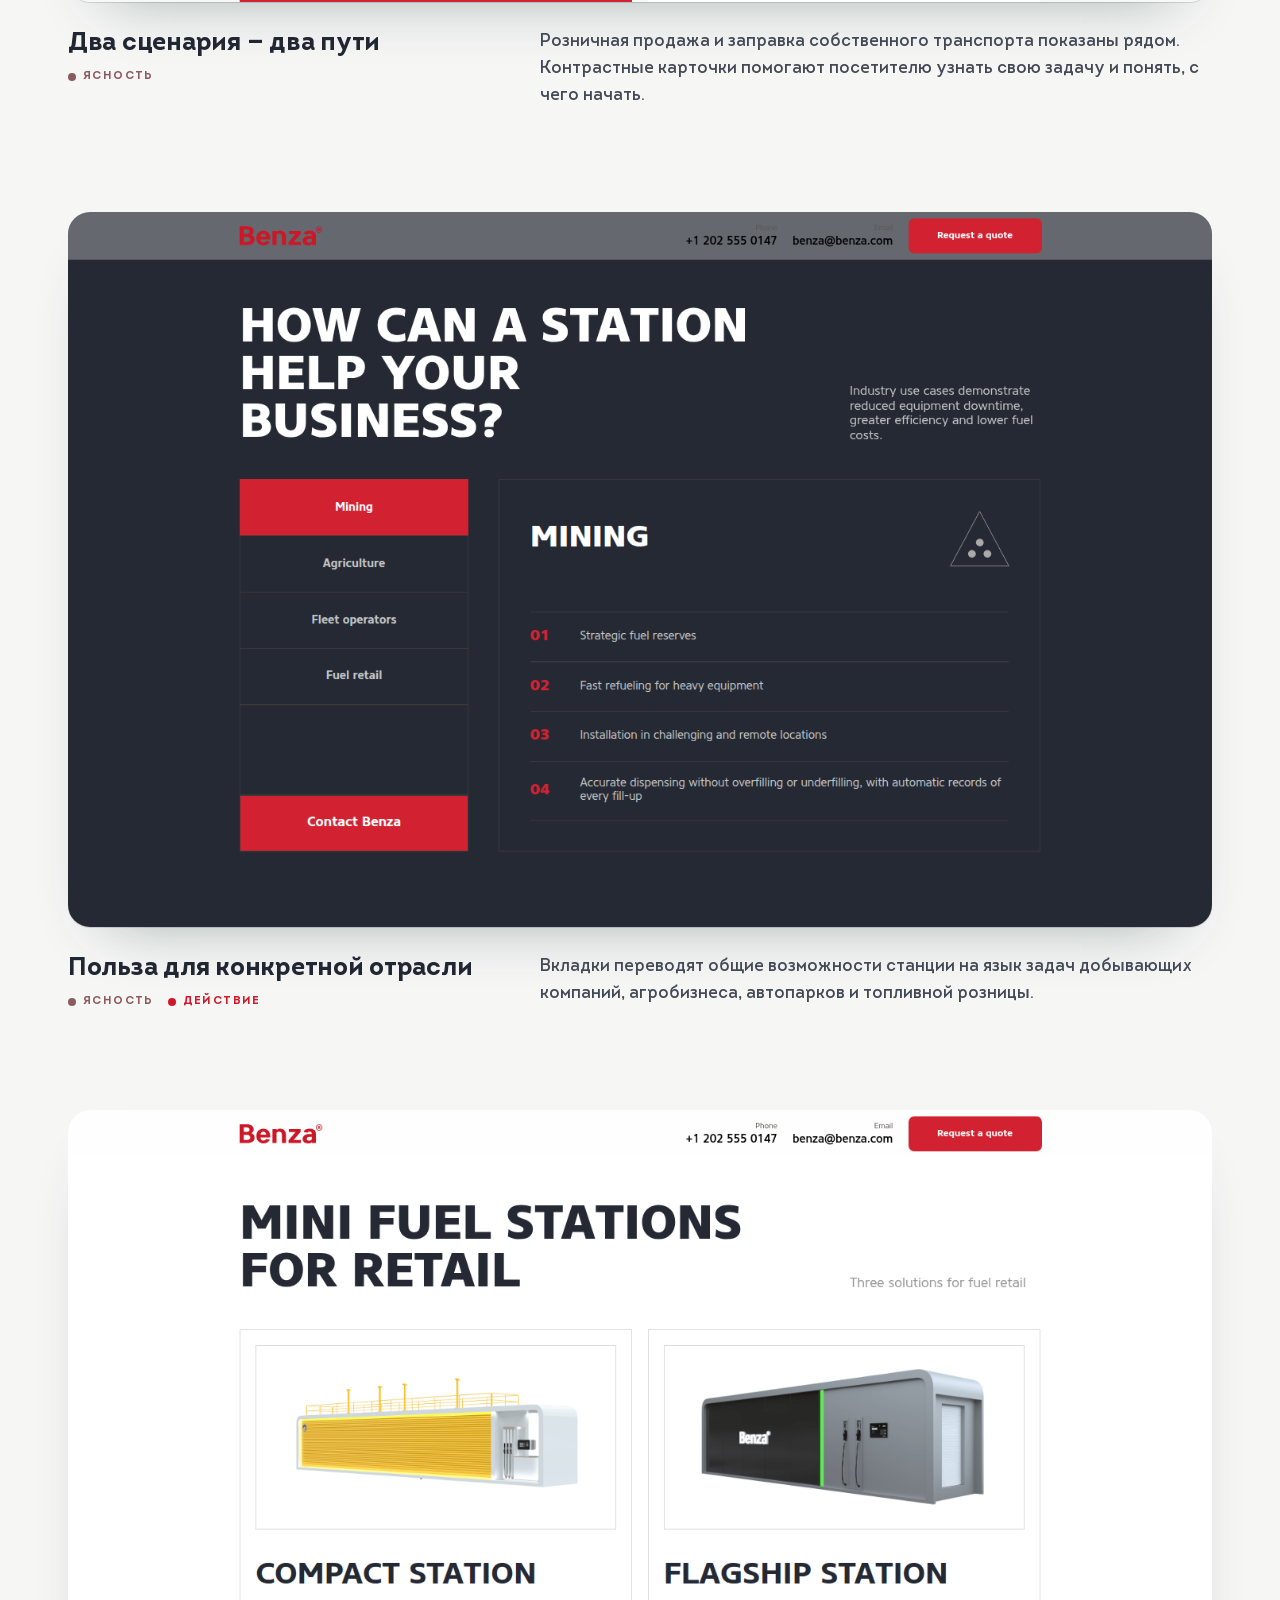
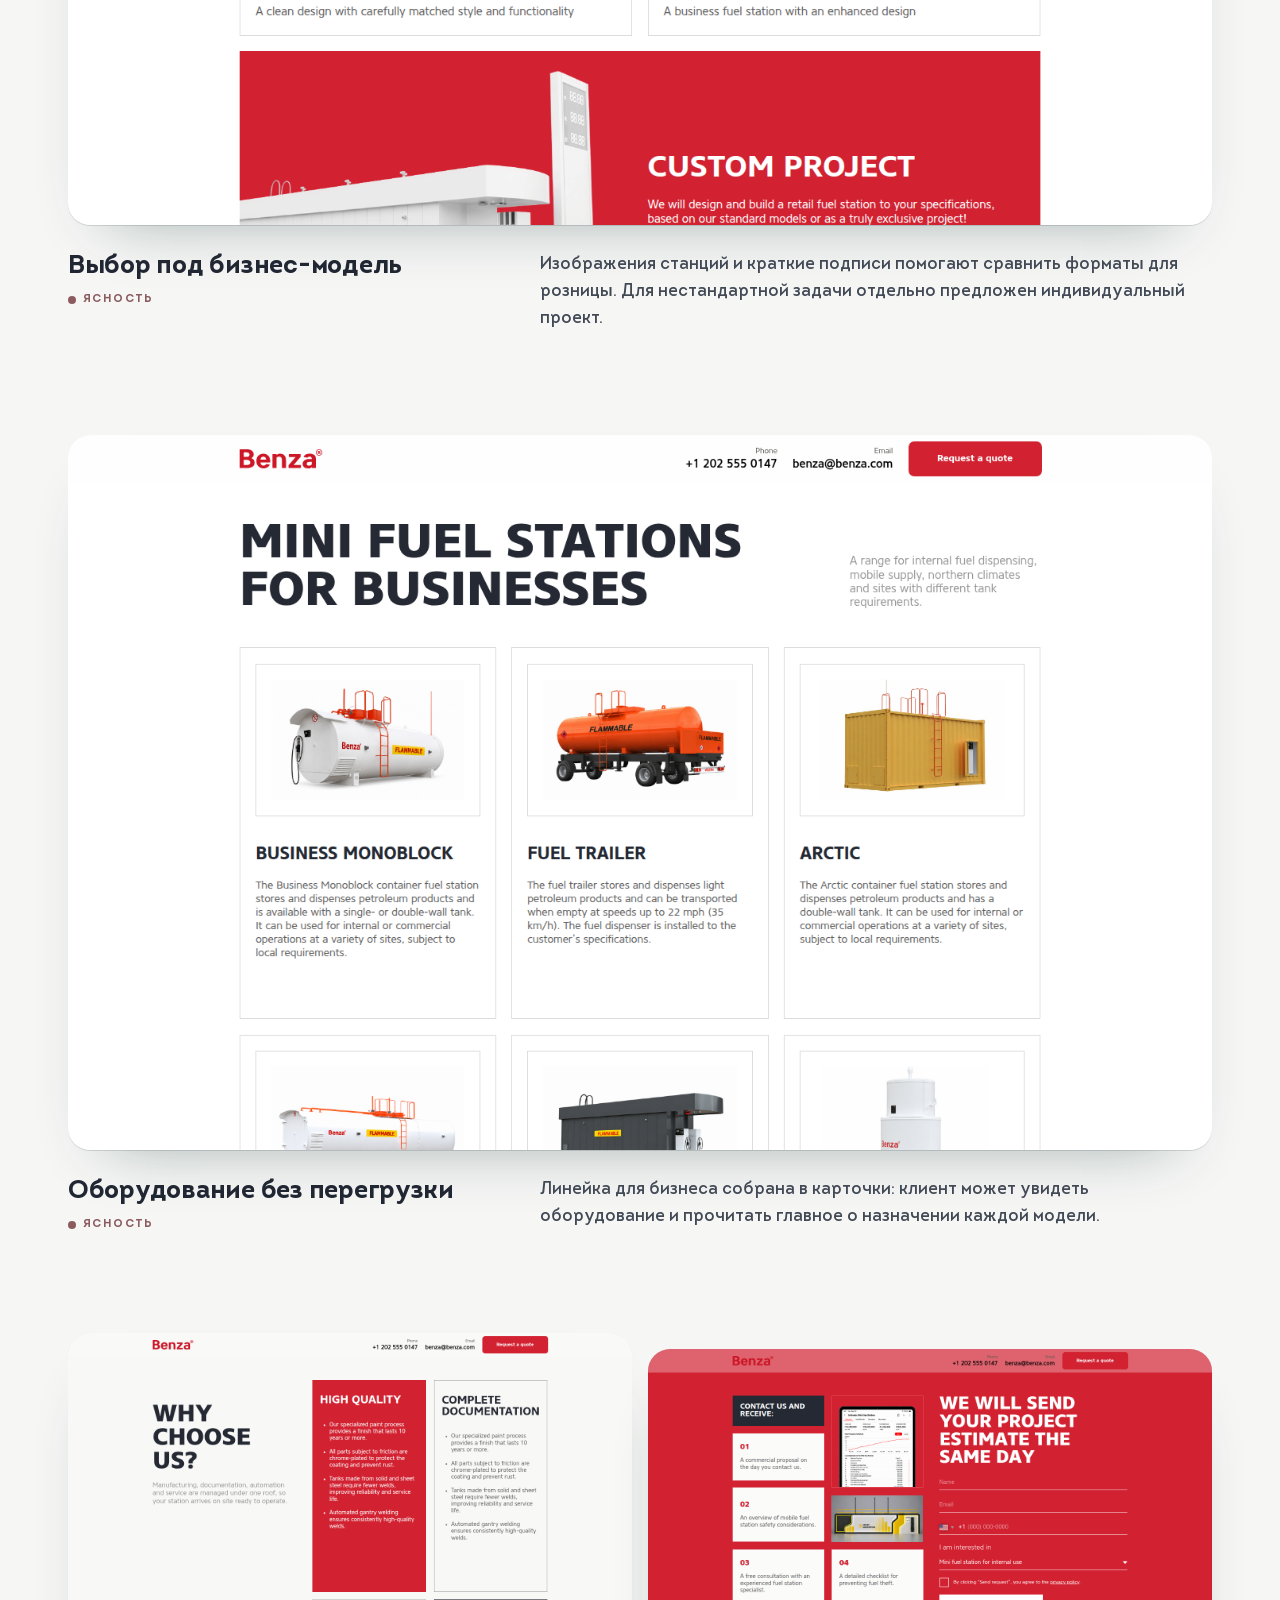
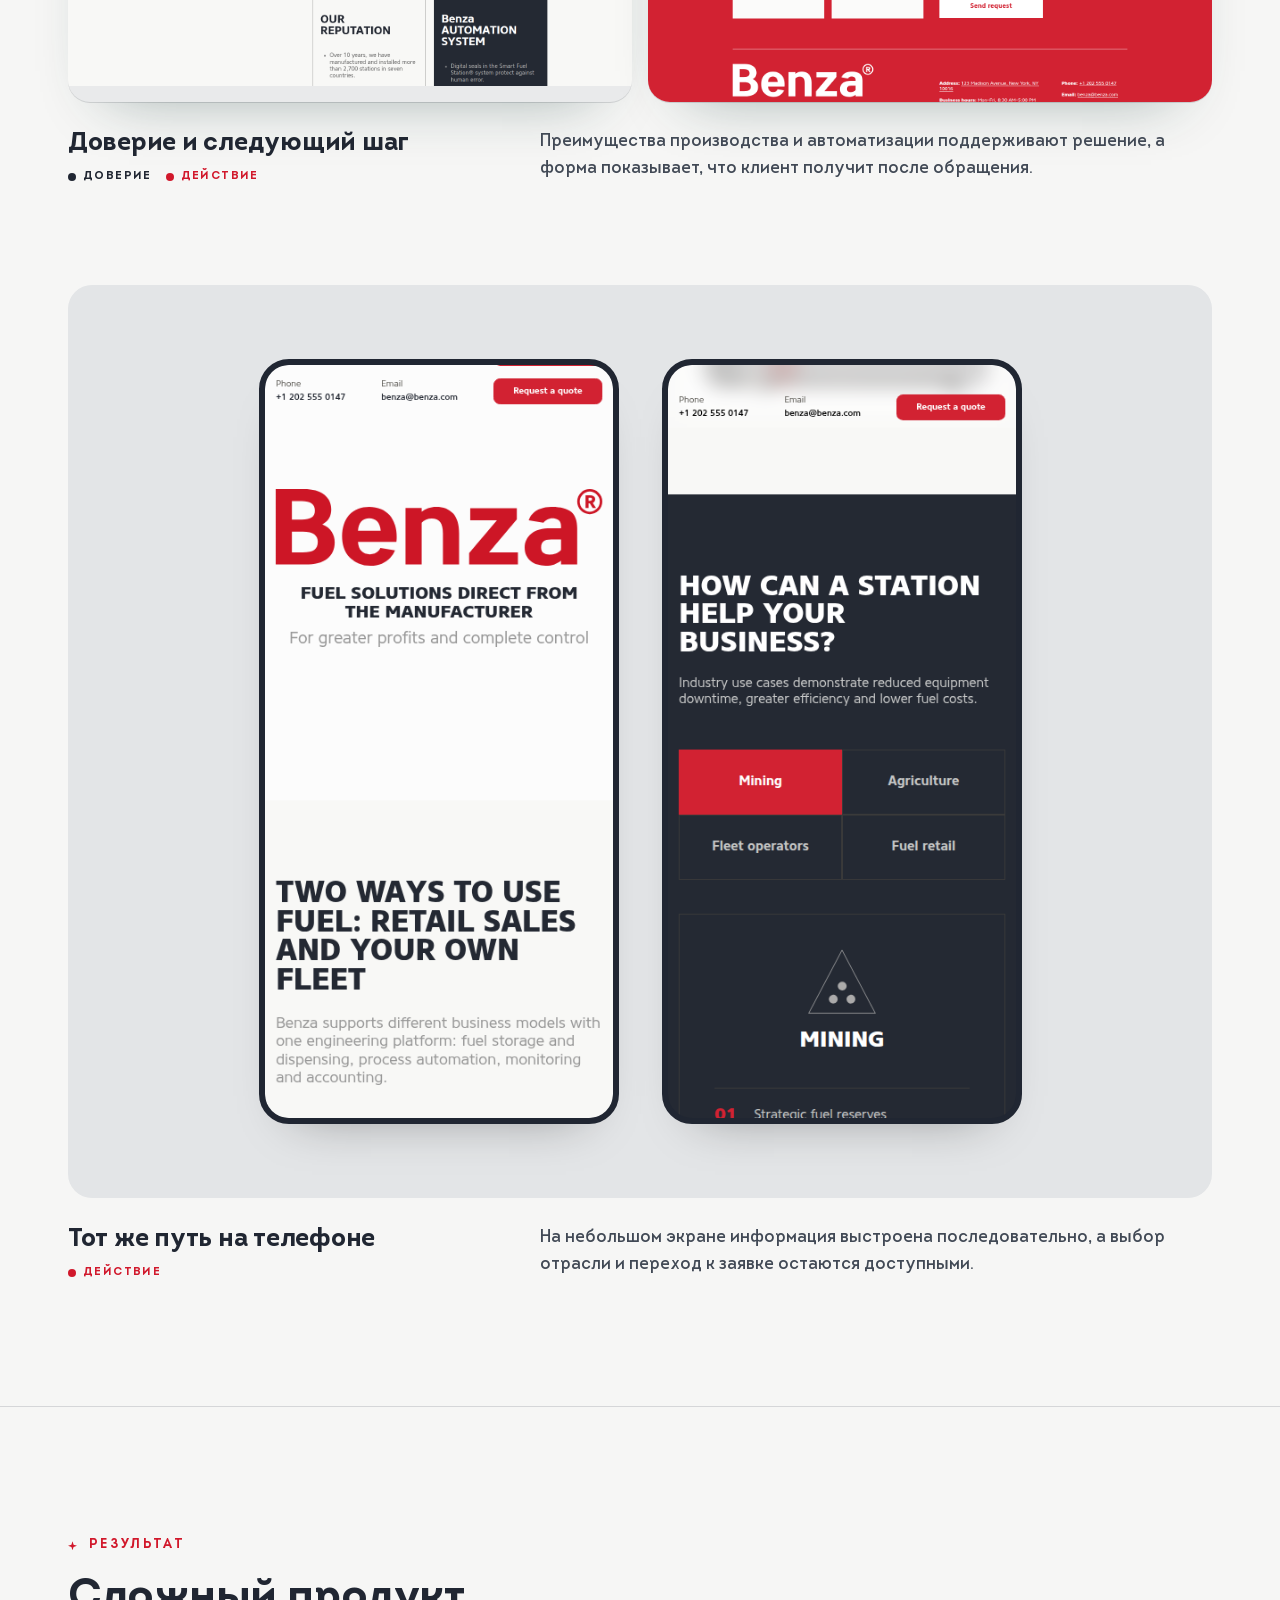
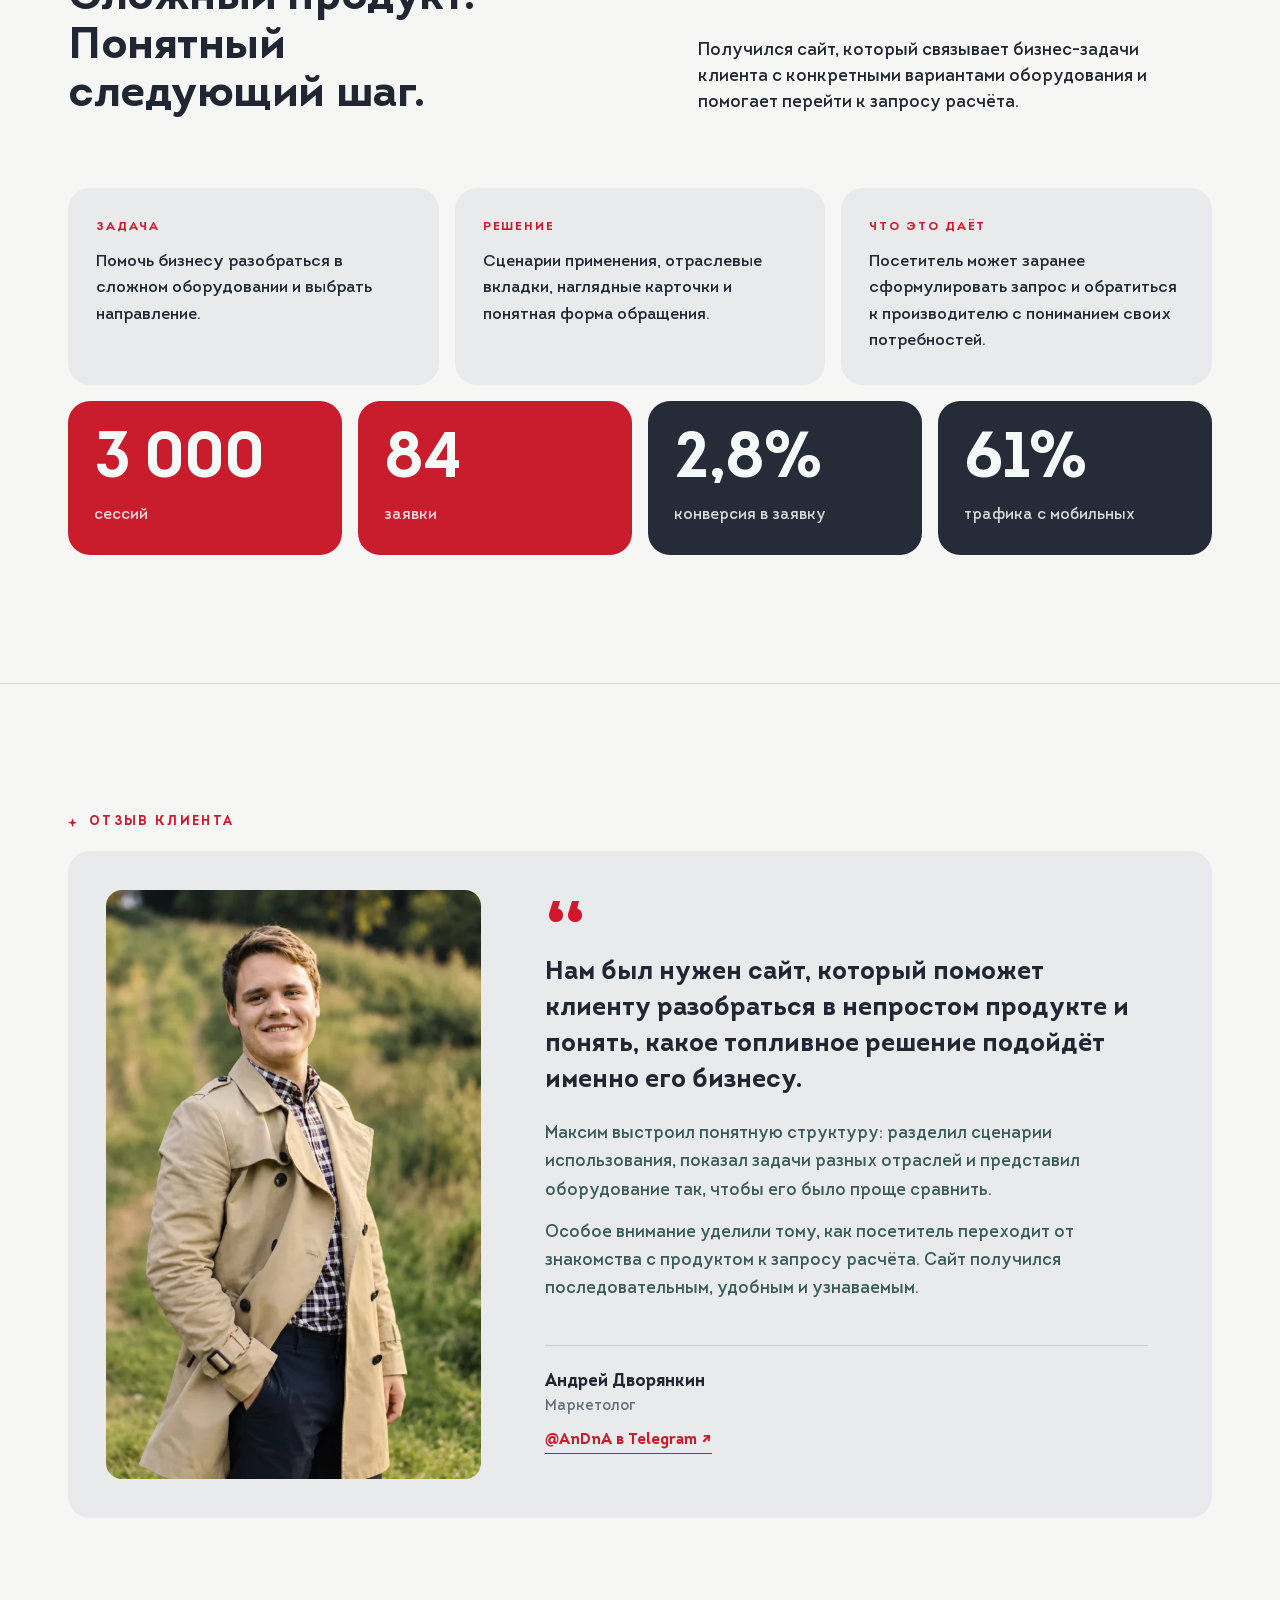
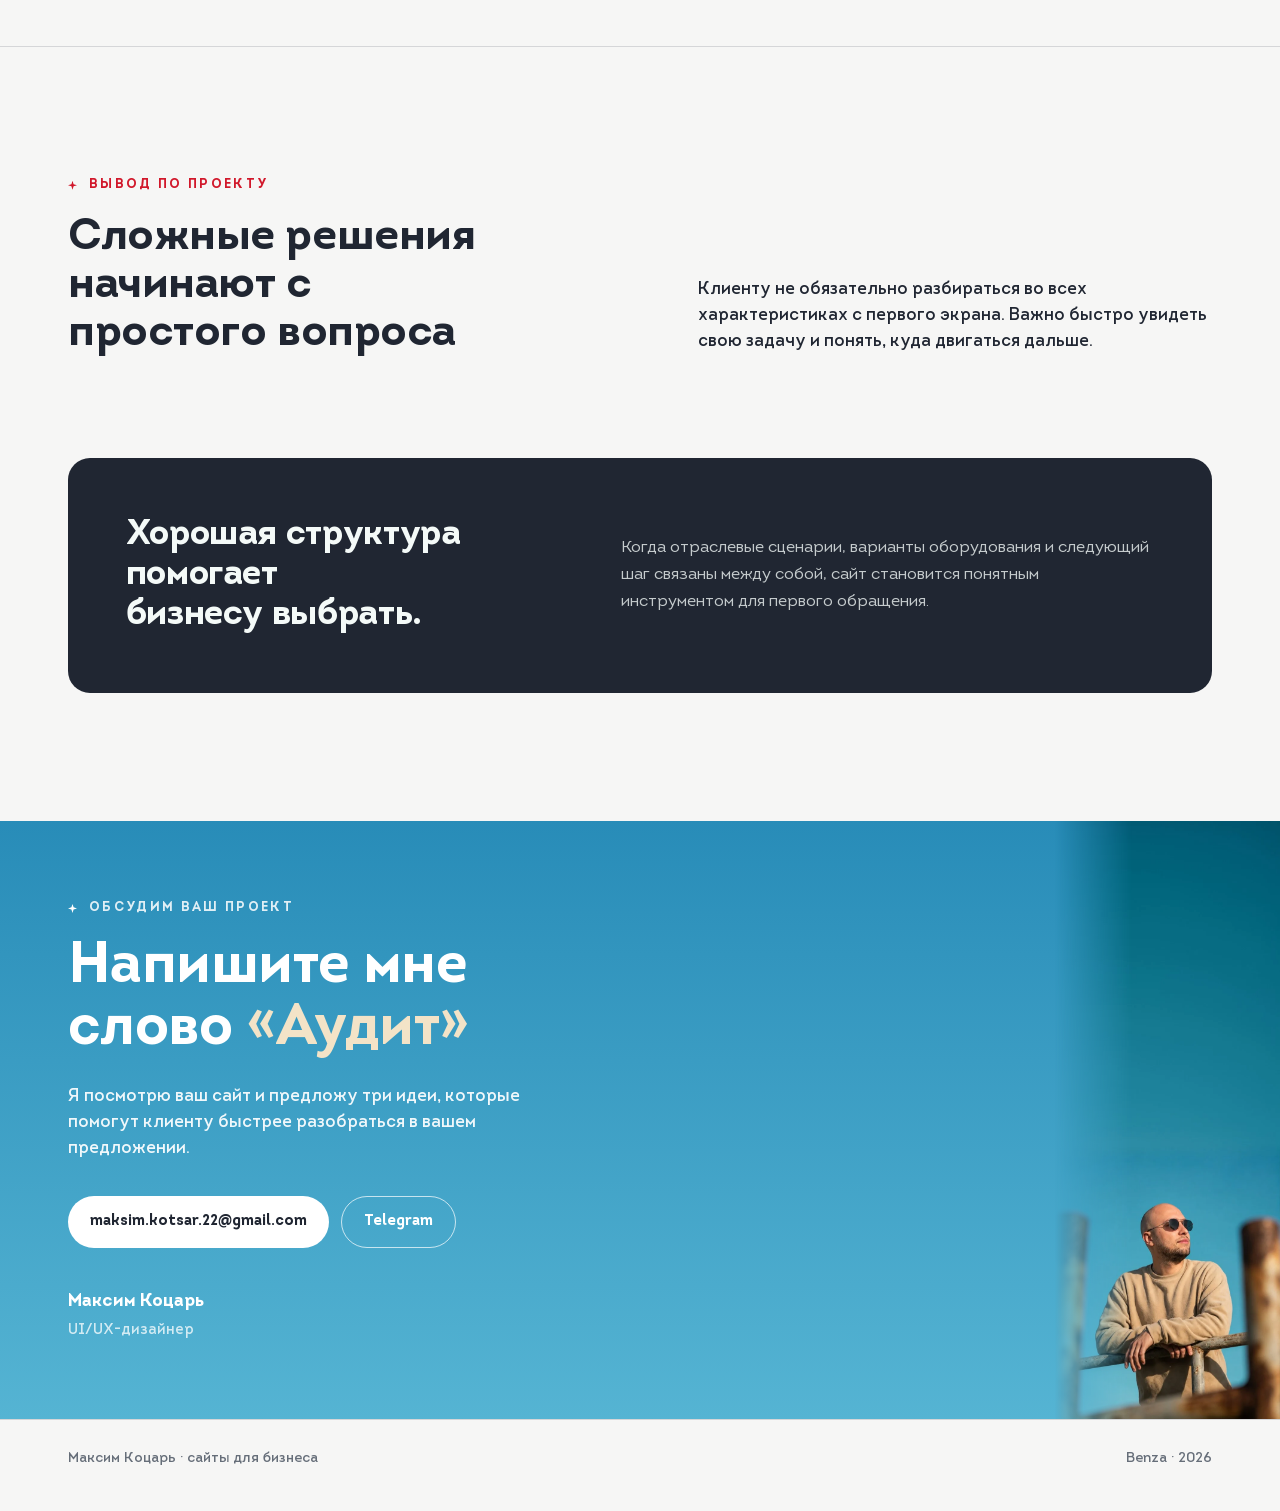
==== commit b845253b: "Update testimonial section" ====
--- a/index.html
+++ b/index.html
@@ -14,6 +14,6 @@
 <figure class="shot"><div class="showcase-pair"><div class="media"><img src="assets/img/advantages.png" alt="Преимущества производства и автоматизации" loading="lazy" width="1440" height="900"></div><div class="media"><img src="assets/img/contact-form.png" alt="Форма запроса расчёта проекта" loading="lazy" width="1440" height="900"></div></div><figcaption class="cap"><h3>Доверие и следующий шаг<span class="tags"><span class="tag t-trust">Доверие</span><span class="tag t-buy">Действие</span></span></h3><p>Преимущества производства и автоматизации поддерживают решение, а форма показывает, что клиент получит после обращения.</p></figcaption></figure>
 <figure class="shot"><div class="mobile-stage"><div class="phones"><div class="phone"><img src="assets/img/mobile-hero.png" alt="Первый экран сайта Benza на телефоне" loading="lazy" width="390" height="844"></div><div class="phone"><img src="assets/img/mobile-range.png" alt="Отраслевые решения Benza на телефоне" loading="lazy" width="390" height="844"></div></div></div><figcaption class="cap"><h3>Тот же путь на телефоне<span class="tags"><span class="tag t-buy">Действие</span></span></h3><p>На небольшом экране информация выстроена последовательно, а выбор отрасли и переход к заявке остаются доступными.</p></figcaption></figure></div></section>
 <section id="result"><div class="wrap"><div class="sec-head"><div><div class="kicker">Результат</div><h2>Сложный продукт. Понятный следующий шаг.</h2></div><p class="lead">Получился сайт, который связывает бизнес-задачи клиента с конкретными вариантами оборудования и помогает перейти к запросу расчёта.</p></div><div class="ba"><div><small>Задача</small><p>Помочь бизнесу разобраться в сложном оборудовании и выбрать направление.</p></div><div><small>Решение</small><p>Сценарии применения, отраслевые вкладки, наглядные карточки и понятная форма обращения.</p></div><div><small>Что это даёт</small><p>Посетитель может заранее сформулировать запрос и обратиться к производителю с пониманием своих потребностей.</p></div></div><div class="stats"><div class="stat"><b>3 000</b><span>сессий</span></div><div class="stat"><b>84</b><span>заявки</span></div><div class="stat"><b>2,8%</b><span>конверсия в заявку</span></div><div class="stat"><b>61%</b><span>трафика с мобильных</span></div></div></div></section>
-<section id="review"><div class="wrap"><div class="kicker">Отзыв клиента</div><figure class="review"><div class="review-photo"><img src="assets/img/review-andrey.webp" alt="Андрей Дворянкин" width="800" height="960" loading="lazy"></div><div><div class="q-mark" aria-hidden="true">“</div><blockquote><p class="q-lead">Нам был нужен сайт, который поможет клиенту разобраться в непростом продукте и понять, какое топливное решение подойдёт именно его бизнесу.</p><p>Максим выстроил понятную структуру: разделил сценарии использования, показал задачи разных отраслей и представил оборудование так, чтобы его было проще сравнить.</p><p>Особое внимание уделили тому, как посетитель переходит от знакомства с продуктом к запросу расчёта. Сайт получился последовательным, удобным и узнаваемым.</p></blockquote><div class="who"><b>Андрей Дворянкин</b>Маркетолог<a class="tg" href="https://t.me/AnDnA" target="_blank" rel="noopener">@AnDnA в Telegram ↗</a><span class="tr">Черновик отзыва для согласования с клиентом.</span></div></div></figure></div></section>
+<section id="review"><div class="wrap"><div class="kicker">Отзыв клиента</div><figure class="review"><div class="review-photo"><img src="assets/img/review-andrey.webp" alt="Андрей Дворянкин" width="800" height="960" loading="lazy"></div><div><div class="q-mark" aria-hidden="true">“</div><blockquote><p class="q-lead">Нам был нужен сайт, который поможет клиенту разобраться в непростом продукте и понять, какое топливное решение подойдёт именно его бизнесу.</p><p>Максим выстроил понятную структуру: разделил сценарии использования, показал задачи разных отраслей и представил оборудование так, чтобы его было проще сравнить.</p><p>Особое внимание уделили тому, как посетитель переходит от знакомства с продуктом к запросу расчёта. Сайт получился последовательным, удобным и узнаваемым.</p></blockquote><div class="who"><b>Андрей Дворянкин</b>Маркетолог<a class="tg" href="https://t.me/AnDnA" target="_blank" rel="noopener">@AnDnA в Telegram ↗</a></div></div></figure></div></section>
 <section id="reflection"><div class="wrap"><div class="sec-head"><div><div class="kicker">Вывод по проекту</div><h2>Сложные решения начинают с простого вопроса</h2></div><p class="lead">Клиенту не обязательно разбираться во всех характеристиках с первого экрана. Важно быстро увидеть свою задачу и понять, куда двигаться дальше.</p></div><div class="motion-note"><h3>Хорошая структура помогает бизнесу выбрать.</h3><p>Когда отраслевые сценарии, варианты оборудования и следующий шаг связаны между собой, сайт становится понятным инструментом для первого обращения.</p></div></div></section>
 <section id="contact" class="contact"><picture class="contact-bg"><source media="(max-width:860px)" srcset="assets/img/contact-mobile.webp" width="751" height="2000"><img src="assets/img/contact-desktop.webp" alt="Максим Коцарь" width="1672" height="941" loading="lazy"></picture><div class="wrap contact-grid"><div class="cta"><div class="kicker">Обсудим ваш проект</div><h2>Напишите мне слово <em>«Аудит»</em></h2><p class="lead">Я посмотрю ваш сайт и предложу три идеи, которые помогут клиенту быстрее разобраться в вашем предложении.</p><div class="links"><a class="btn" href="mailto:maksim.kotsar.22@gmail.com?subject=%D0%90%D1%83%D0%B4%D0%B8%D1%82">maksim.kotsar.22@gmail.com</a><a class="btn ghost" href="https://t.me/maksimkotsar" target="_blank" rel="noopener">Telegram</a></div><p class="sign"><b>Максим Коцарь</b>UI/UX-дизайнер</p></div></div></section></main><footer><div class="wrap"><span>Максим Коцарь · сайты для бизнеса</span><span>Benza · 2026</span></div></footer><script src="script.js" defer></script></body></html>
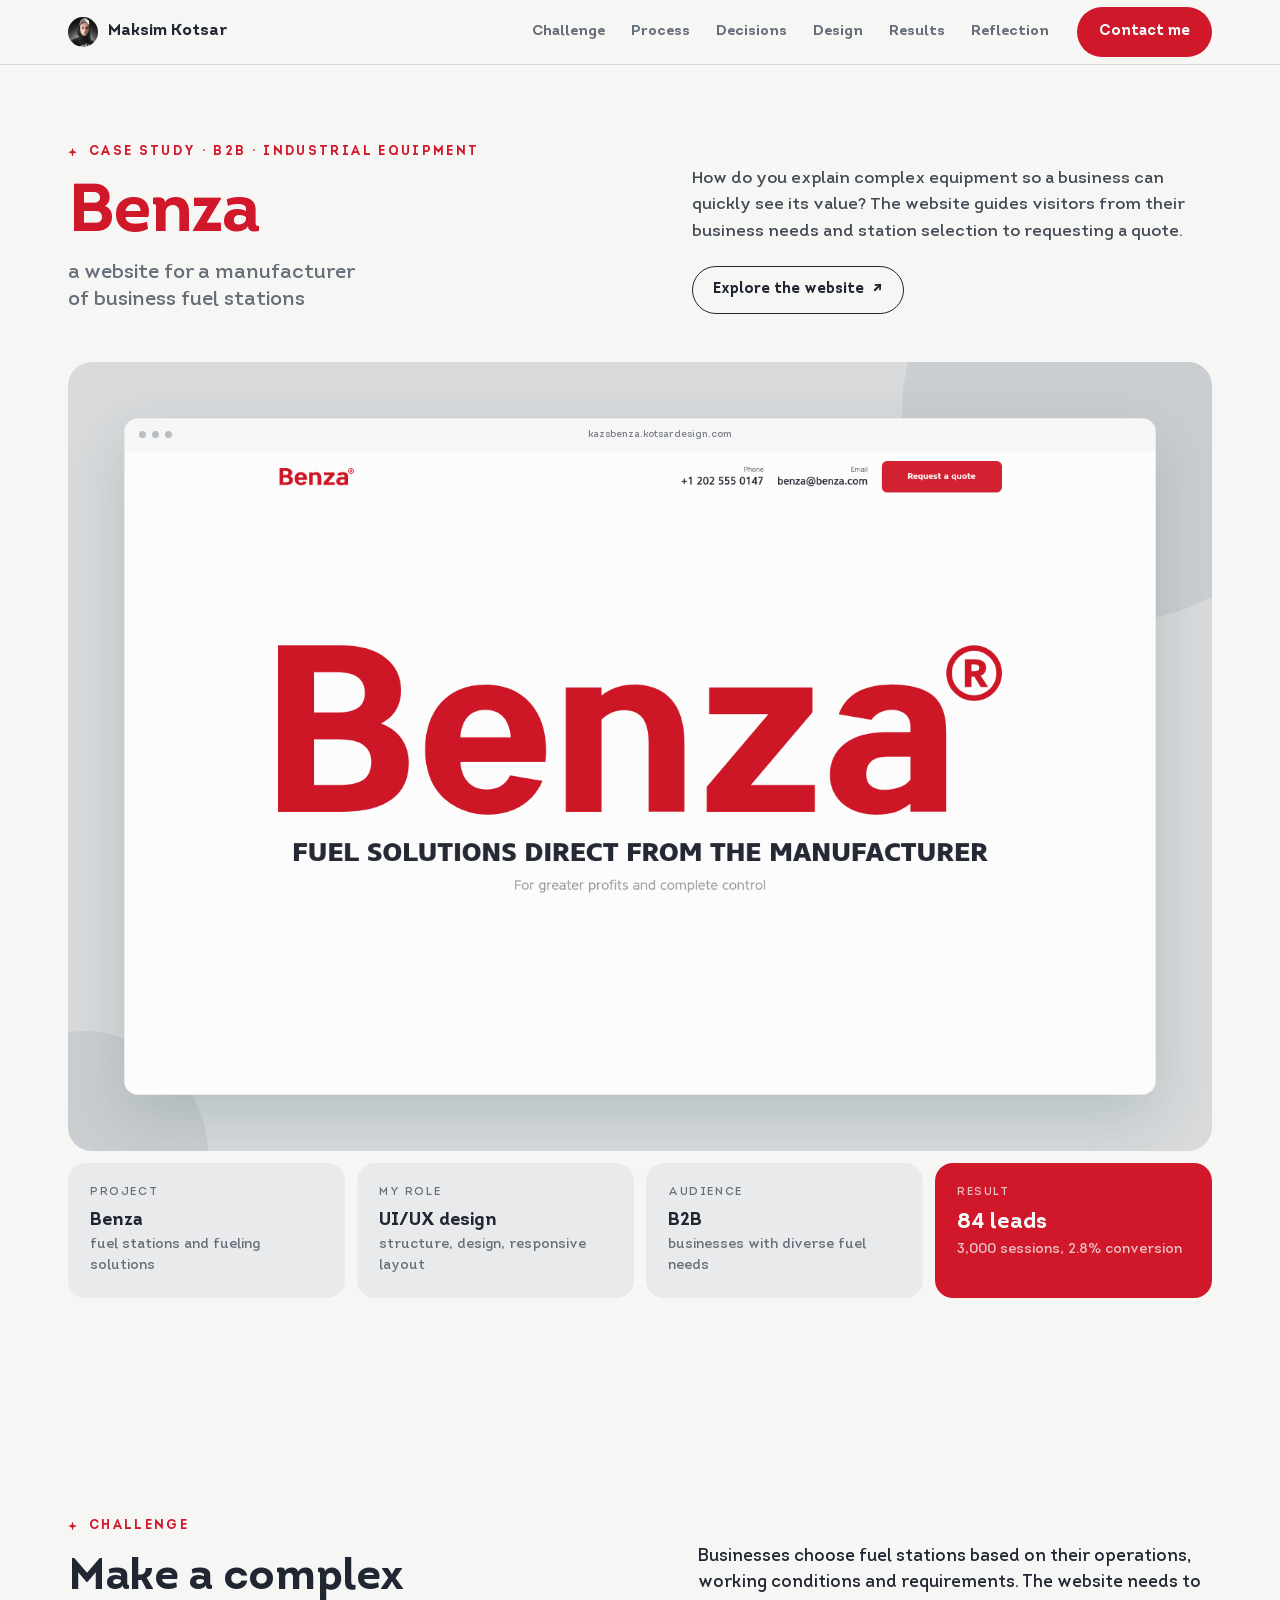
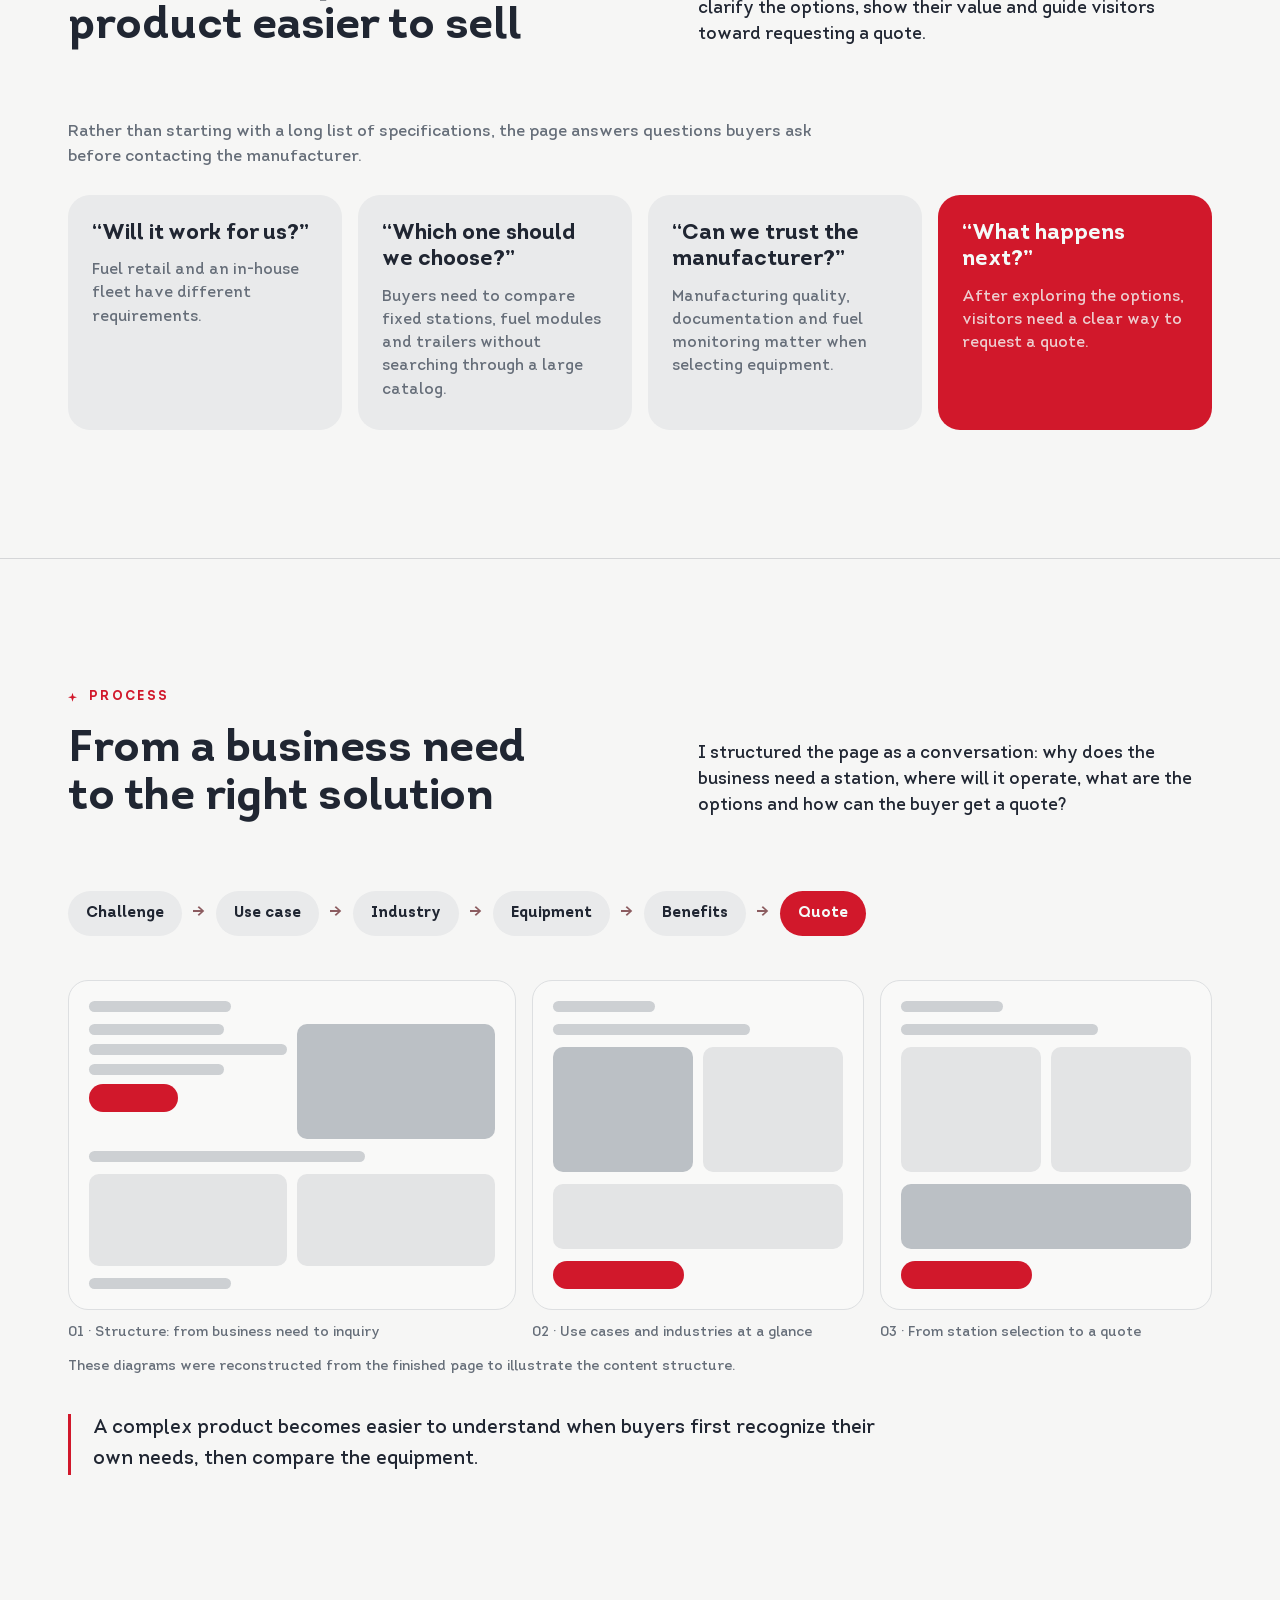
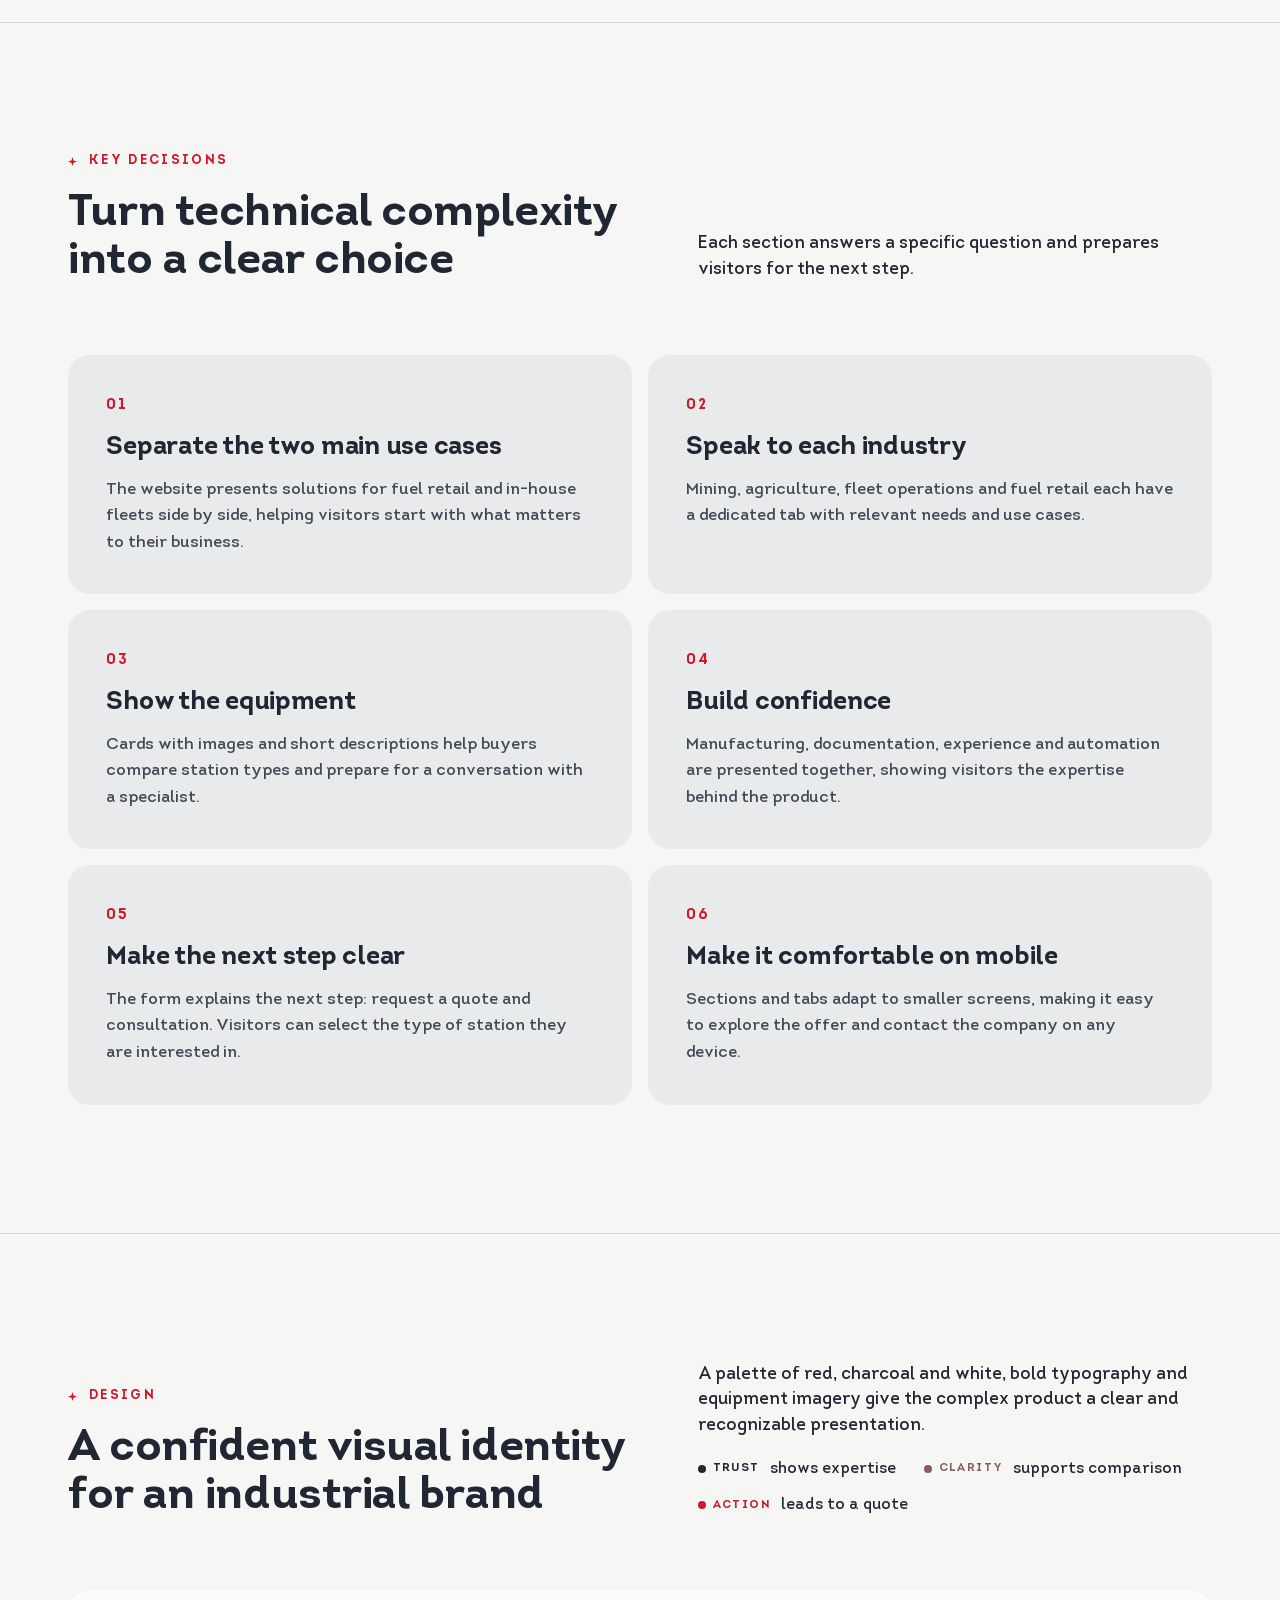
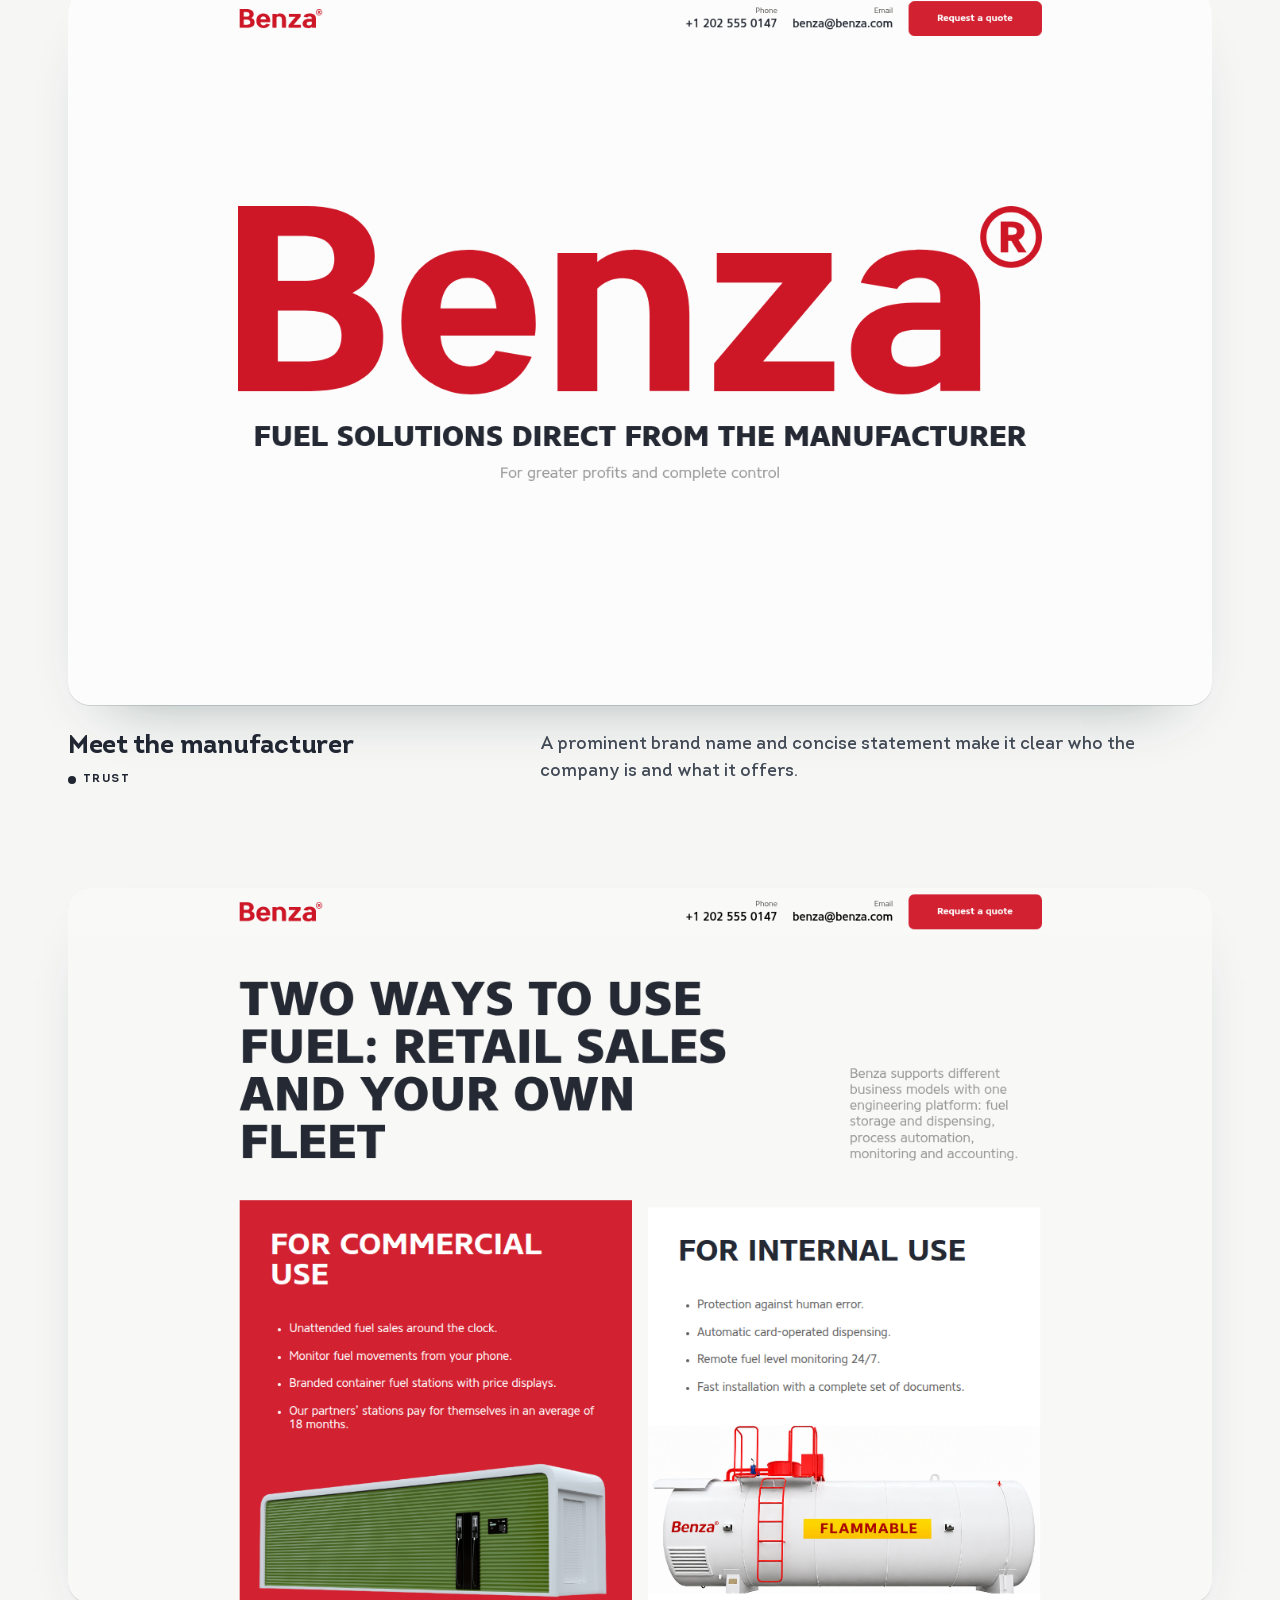
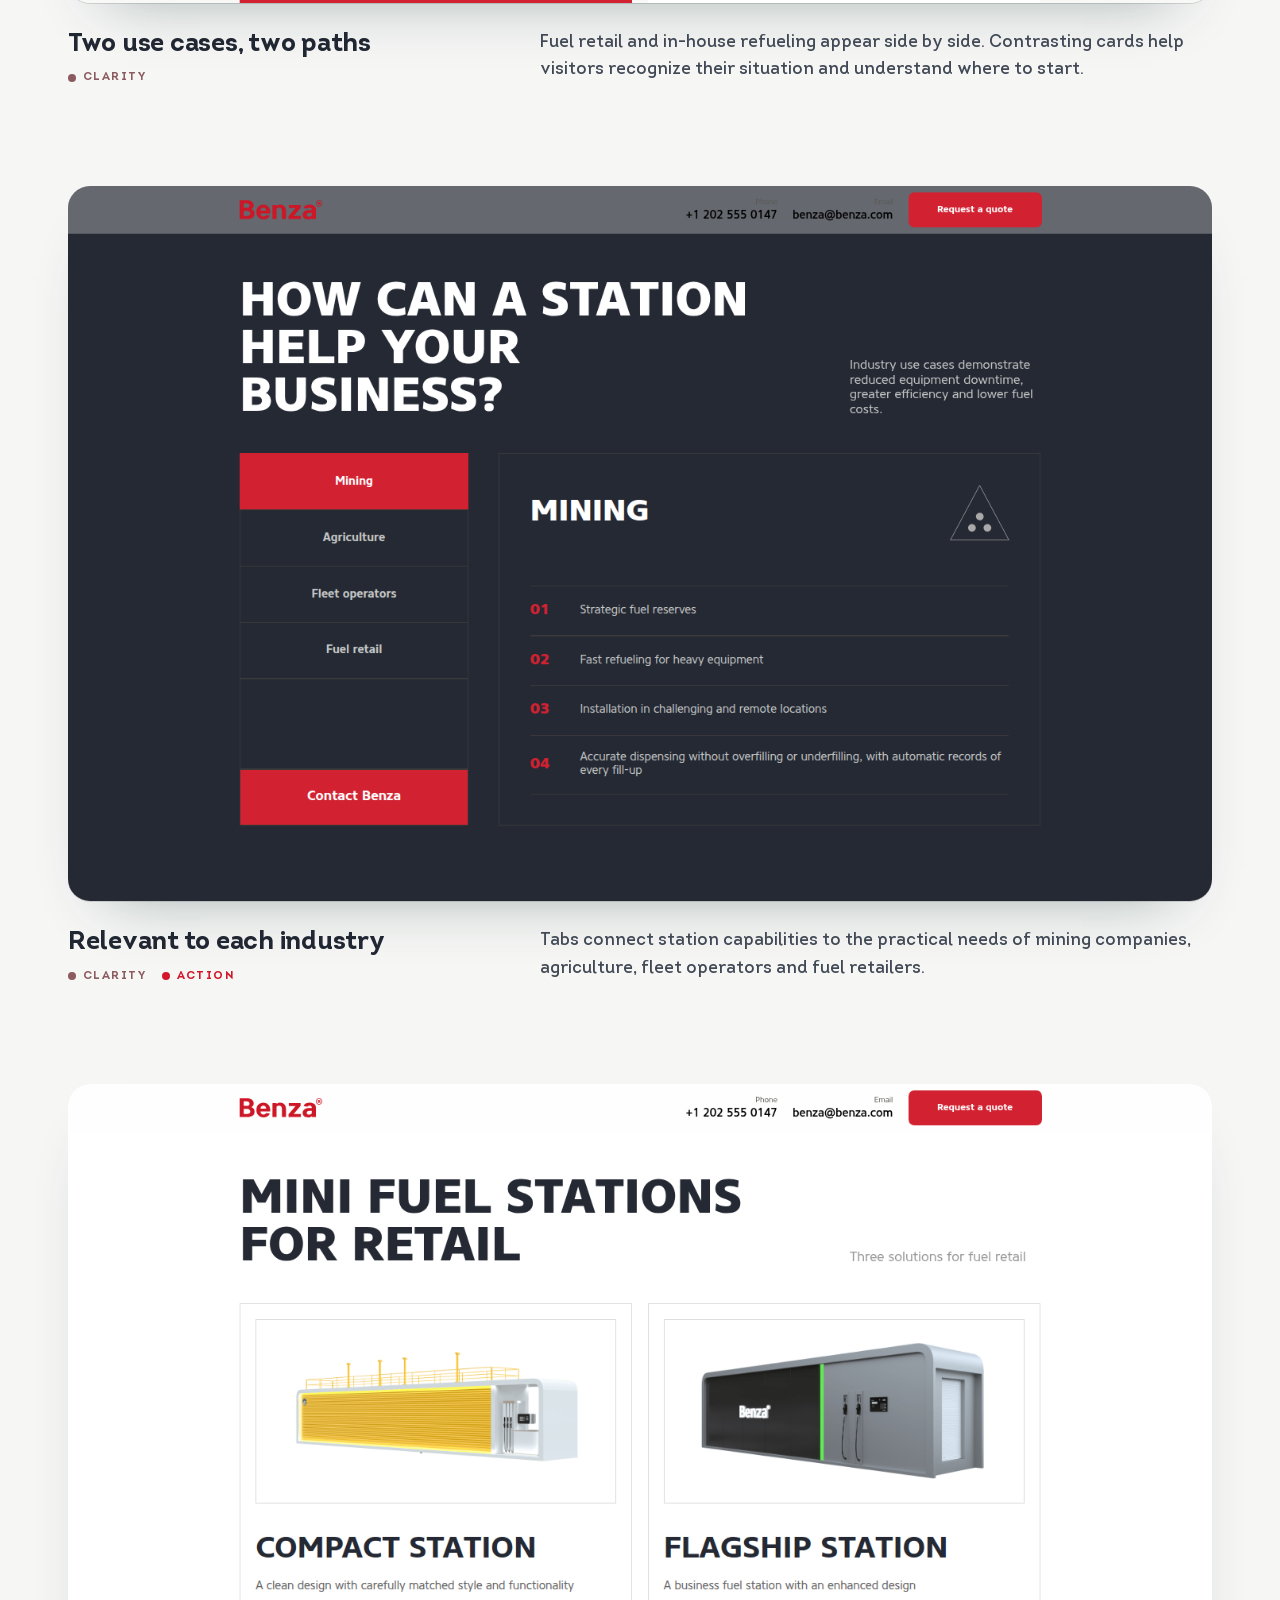
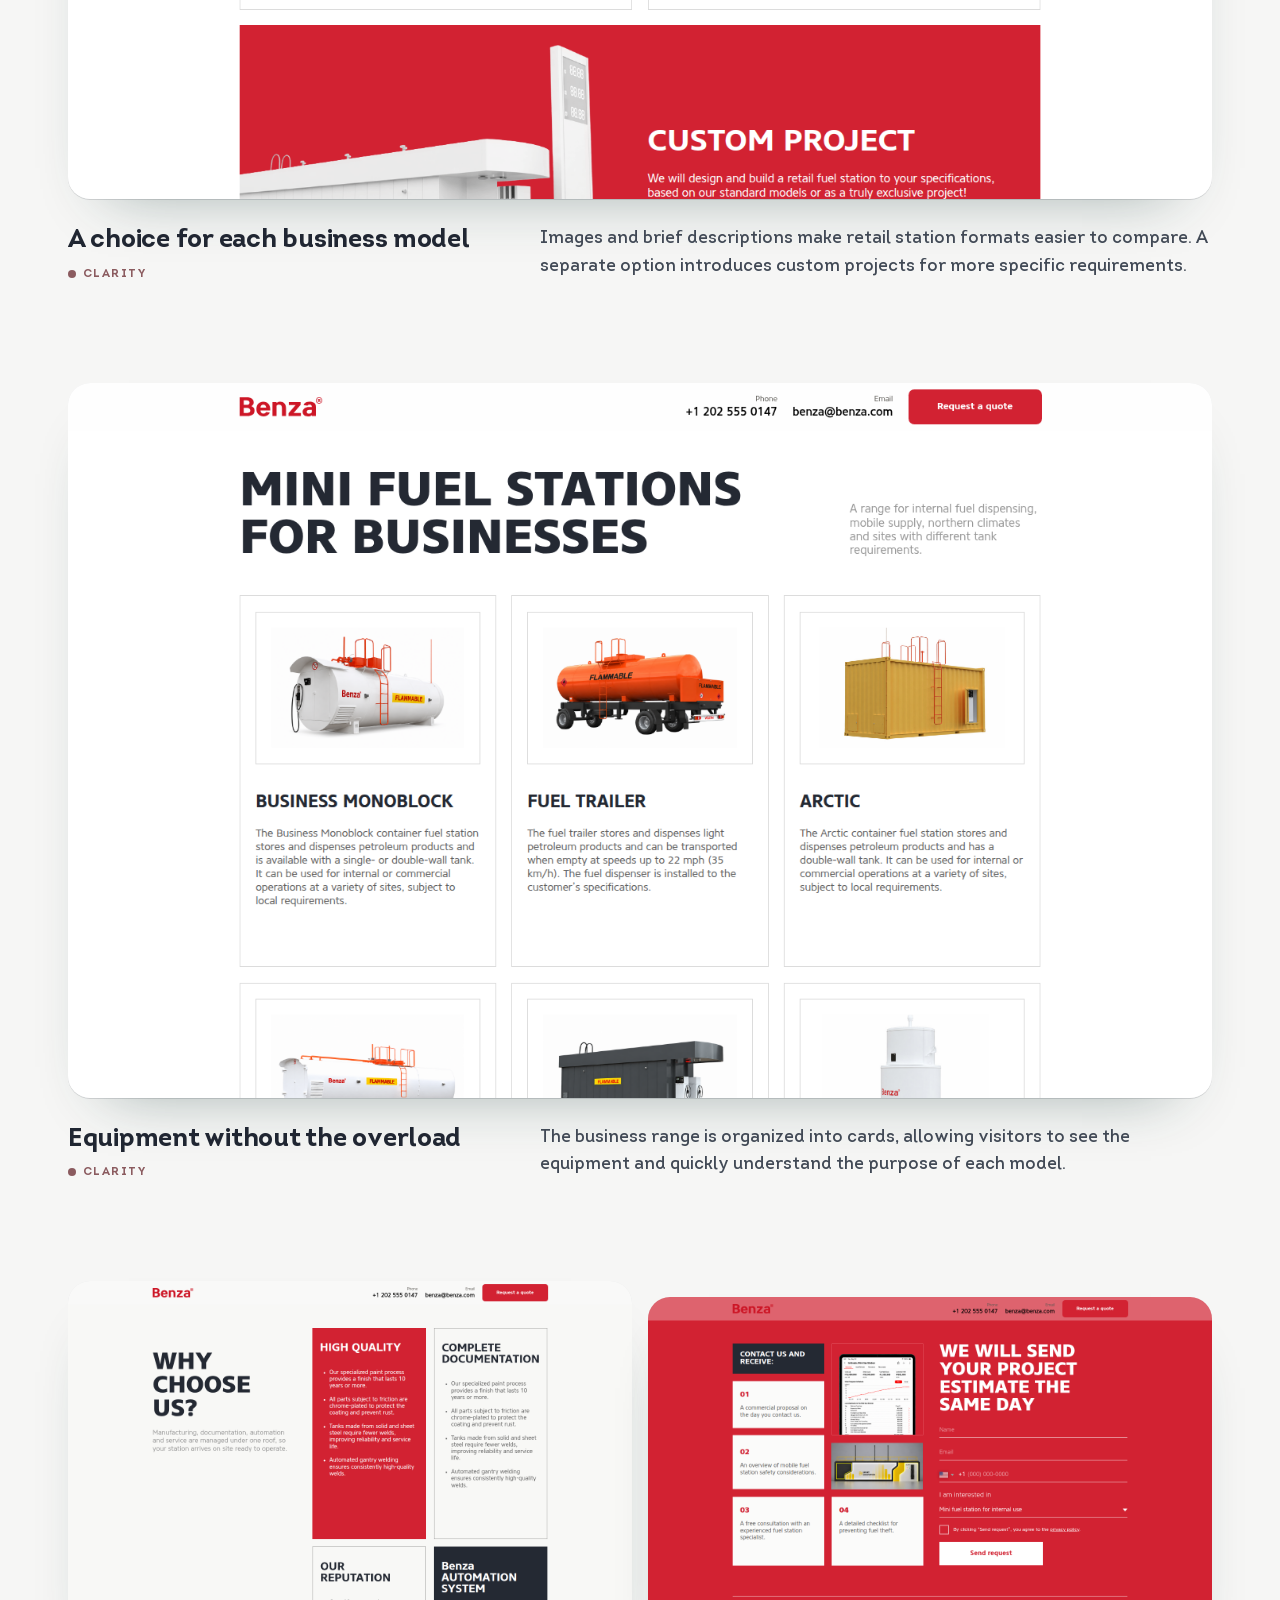
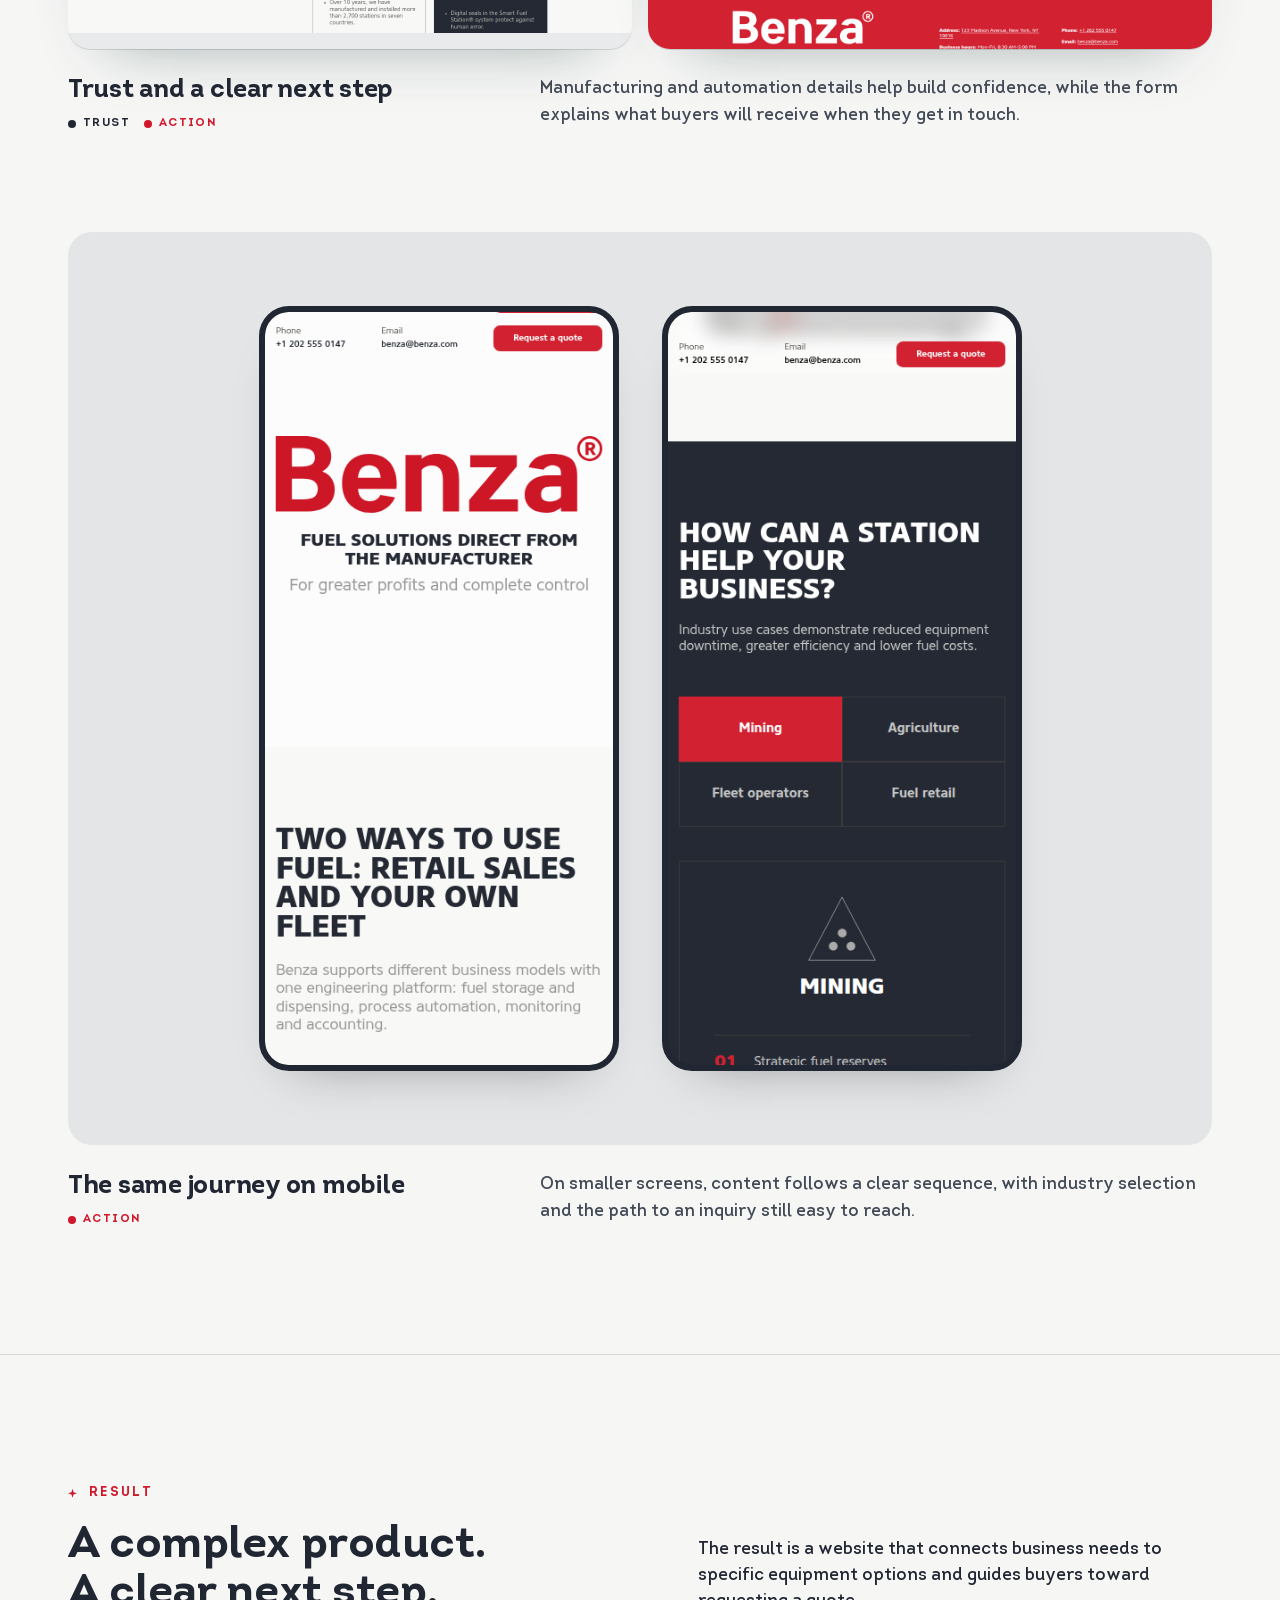
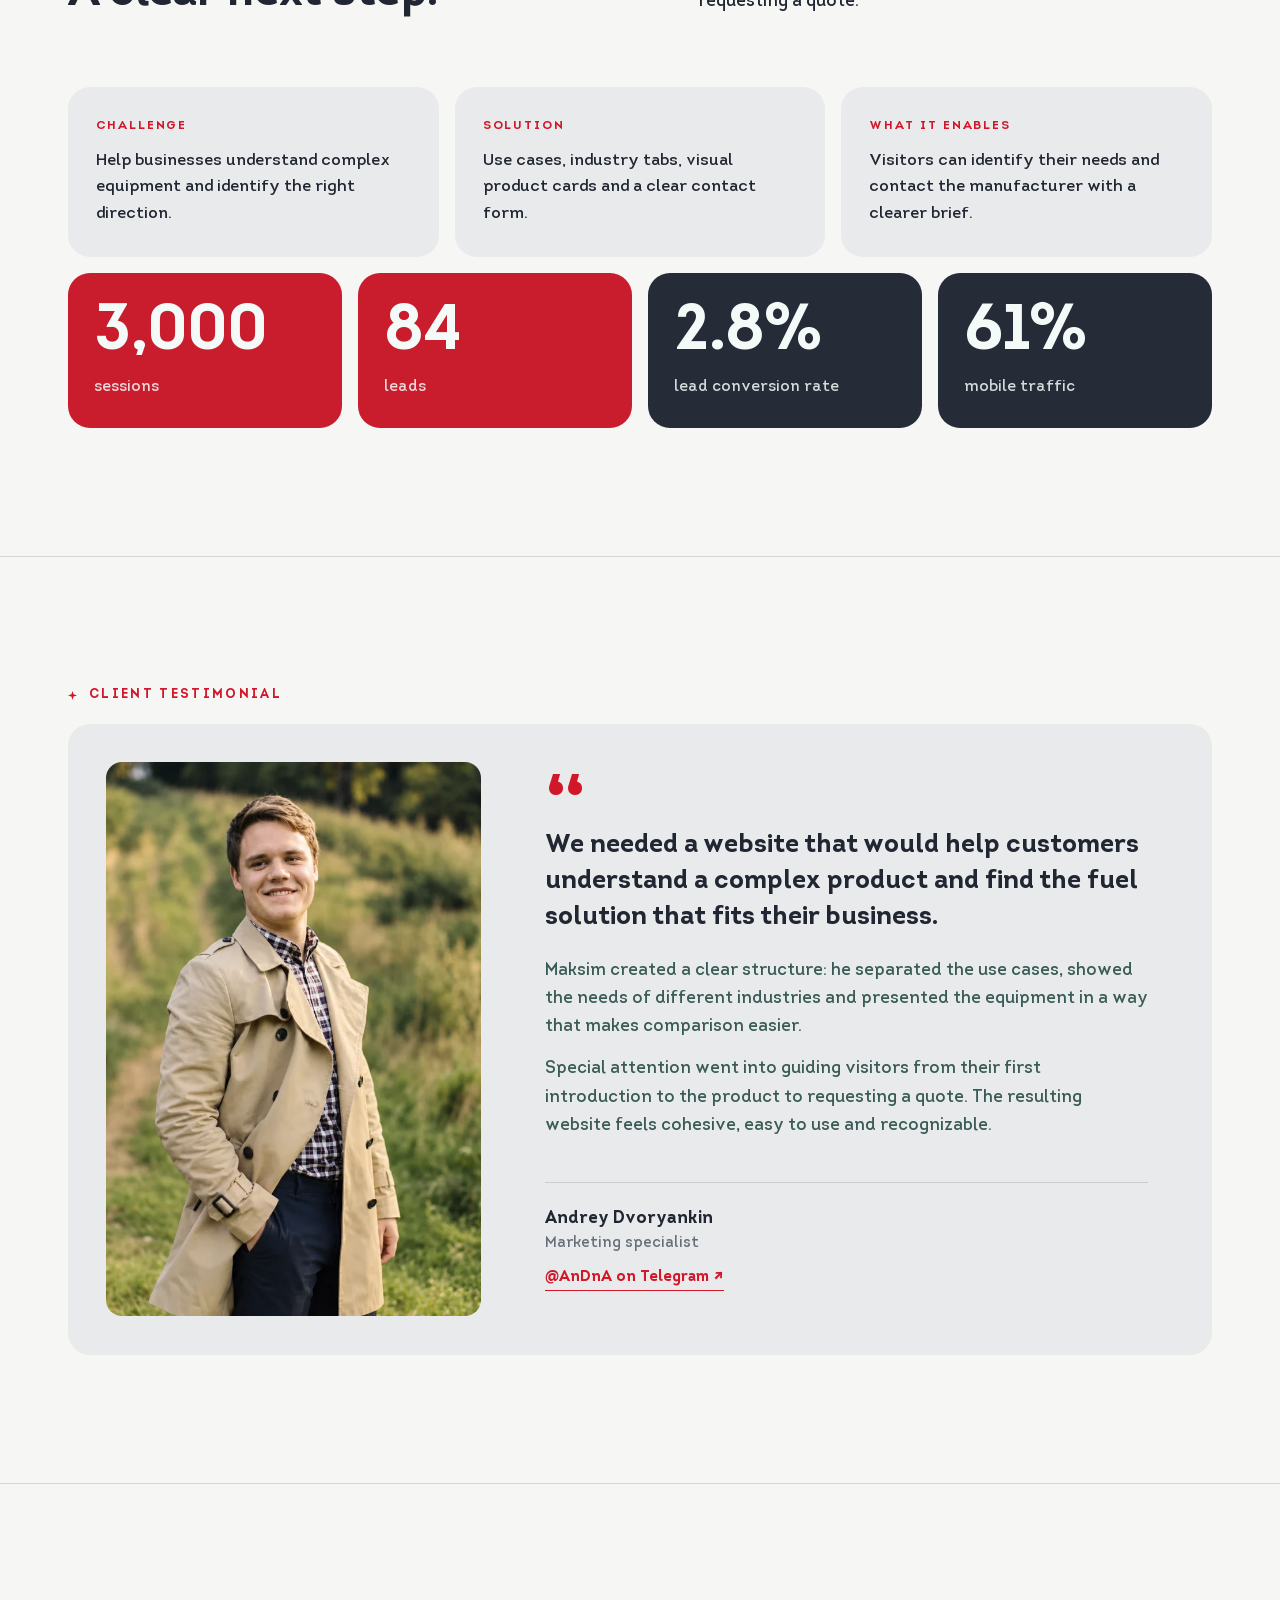
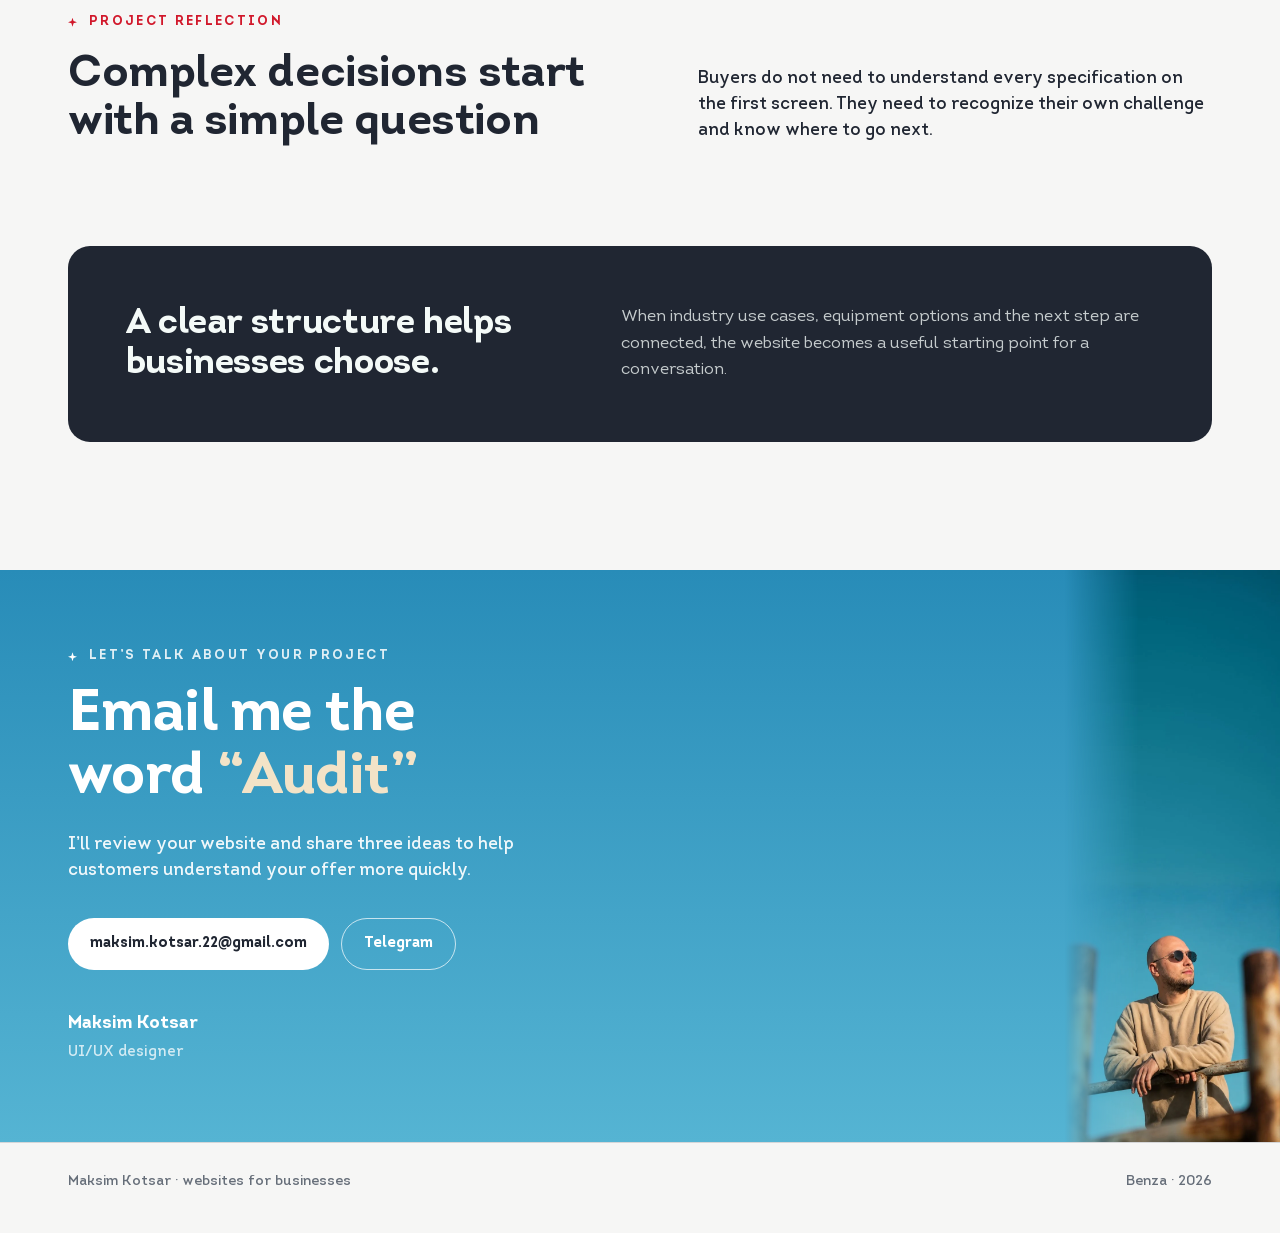
==== commit 8ace45cd: "Place Russian case at ru and English at root" ====
--- a/index.html
+++ b/index.html
@@ -1,19 +1,19 @@
 <!doctype html>
-<html lang="ru"><head><meta charset="utf-8"><meta name="viewport" content="width=device-width,initial-scale=1"><title>Benza — кейс сайта производителя мини-АЗС</title><meta name="description" content="Кейс сайта Benza: как объяснить сложный промышленный продукт и подвести бизнес-клиента к запросу расчёта."><meta property="og:title" content="Benza — кейс сайта производителя мини-АЗС"><meta property="og:description" content="Понятный путь от задачи бизнеса до запроса расчёта."><meta property="og:type" content="website"><link rel="stylesheet" href="style.css"></head>
-<body><header class="bar"><div class="wrap"><span class="name-ph"><img src="assets/img/maksim-avatar.webp" alt="" width="30" height="30">Максим Коцарь<em> · сайты для бизнеса</em></span><nav class="nav" aria-label="Разделы"><a href="#task">Задача</a><a href="#process">Процесс</a><a href="#decisions">Решения</a><a href="#design">Дизайн</a><a href="#result">Итог</a><a href="#reflection">Выводы</a></nav><div class="bar-r"><a class="btn" href="#contact">Связаться</a><button class="burger" type="button" aria-expanded="false" aria-controls="menu" aria-label="Открыть меню"><i></i></button></div></div><nav class="menu" id="menu" aria-label="Мобильное меню"><small>Разделы</small><a href="#task">Задача</a><a href="#process">Процесс</a><a href="#decisions">Решения</a><a href="#design">Дизайн</a><a href="#result">Итог</a><a href="#reflection">Выводы</a><a class="btn" href="#contact">Связаться</a></nav><div class="progress" aria-hidden="true"></div></header>
-<main><div class="hero"><div class="wrap"><div class="hb-top"><div><div class="kicker">Кейс · B2B · Промышленное оборудование</div><h1><span class="hb-name">Benza</span><span class="hb-sub">сайт производителя мини-АЗС для бизнеса</span></h1></div><div class="hb-right"><p class="lead">Как объяснить сложное оборудование так, чтобы бизнес быстро увидел пользу? Сайт проводит посетителя от задачи компании и выбора станции до запроса расчёта.</p><a class="site-link" href="https://kazsbenza.kotsardesign.com/" target="_blank" rel="noopener">Открыть сайт <span aria-hidden="true">↗</span></a></div></div><div class="teaser-frame"><a class="browser-shot" href="https://kazsbenza.kotsardesign.com/" target="_blank" rel="noopener" aria-label="Открыть сайт Benza"><div class="browser-top" aria-hidden="true"><i></i><i></i><i></i><span>kazsbenza.kotsardesign.com</span></div><img src="assets/img/hero.png" alt="Первый экран сайта Benza" width="1440" height="900"></a></div><div class="hb-meta"><div><small>Проект</small><strong>Benza</strong><span>мини-АЗС и топливные решения</span></div><div><small>Моя роль</small><strong>UI/UX-дизайн</strong><span>структура, дизайн, адаптив</span></div><div><small>Аудитория</small><strong>B2B</strong><span>бизнес с разными задачами по топливу</span></div><div class="res"><small>Результат</small><strong>84 заявки</strong><span>3 000 сессий, конверсия 2,8%</span></div></div></div></div>
-<section id="task"><div class="wrap"><div class="sec-head"><div><div class="kicker">Задача</div><h2>Помочь продать сложный продукт понятным языком</h2></div><p class="lead">Мини-АЗС выбирают под конкретный бизнес, условия работы и объём задач. Сайт должен помочь разобраться в вариантах, показать пользу и привести к запросу коммерческого предложения.</p></div><p class="obj-intro">Вместо длинного перечня характеристик — ответы на вопросы, которые возникают у клиента до обращения к производителю.</p><div class="objections"><div class="obj"><div class="q">«Подойдёт нам?»</div><p>Для розничной продажи топлива и собственного автопарка нужны разные решения.</p></div><div class="obj"><div class="q">«Что выбрать?»</div><p>Стационарные станции, топливные модули и прицепы важно сравнить без погружения в каталог.</p></div><div class="obj"><div class="q">«Можно доверять?»</div><p>При выборе оборудования важны производство, документация и контроль топлива.</p></div><div class="obj"><div class="q">«Что дальше?»</div><p>После знакомства с вариантами посетителю нужен понятный способ получить расчёт.</p></div></div></div></section>
-<section id="process"><div class="wrap"><div class="sec-head"><div><div class="kicker">Процесс</div><h2>От задачи бизнеса — к подходящему решению</h2></div><p class="lead">Страницу выстроил как последовательный разговор: зачем нужна станция, где она будет работать, какие есть варианты и как получить предложение.</p></div><div class="journey"><span>Задача</span><em>→</em><span>Сценарий работы</span><em>→</em><span>Отрасль</span><em>→</em><span>Оборудование</span><em>→</em><span>Преимущества</span><em>→</em><span>Расчёт</span></div><div class="proto-grid"><figure class="proto-figure"><div class="proto-canvas"><div class="proto-bar short"></div><div class="proto-row"><div class="proto-content"><div class="proto-bar medium"></div><div class="proto-bar"></div><div class="proto-bar medium"></div><div class="proto-button"></div></div><div class="proto-box dark"></div></div><div class="proto-bar medium"></div><div class="proto-row"><div class="proto-box"></div><div class="proto-box"></div></div><div class="proto-bar short"></div></div><figcaption>01 · Структура: от бизнес-задачи к запросу</figcaption></figure><figure class="proto-figure"><div class="proto-canvas"><div class="proto-bar short"></div><div class="proto-bar medium"></div><div class="proto-row"><div class="proto-box dark"></div><div class="proto-box"></div></div><div class="proto-box"></div><div class="proto-button"></div></div><figcaption>02 · Сценарии и отрасли на одном экране</figcaption></figure><figure class="proto-figure"><div class="proto-canvas"><div class="proto-bar short"></div><div class="proto-bar medium"></div><div class="proto-row"><div class="proto-box"></div><div class="proto-box"></div></div><div class="proto-box dark"></div><div class="proto-button"></div></div><figcaption>03 · Переход от выбора станции к расчёту</figcaption></figure></div><p class="case-note">Схемы восстановлены по готовой странице, чтобы показать логику расположения блоков.</p><p class="quote-note">Сложный продукт становится понятнее, когда клиент сначала узнаёт свою задачу и только потом сравнивает оборудование.</p></div></section>
-<section id="decisions"><div class="wrap"><div class="sec-head"><div><div class="kicker">Ключевые решения</div><h2>Техническую сложность — в понятный выбор</h2></div><p class="lead">Каждый блок отвечает на свой вопрос и подготавливает посетителя к следующему шагу.</p></div><div class="decisions"><article class="dec"><div class="n">01</div><h3>Разделить два сценария</h3><p>Сайт сразу показывает решения для розничной продажи топлива и для собственного автопарка. Посетителю проще начать с того, что важно его бизнесу.</p></article><article class="dec"><div class="n">02</div><h3>Говорить на языке отрасли</h3><p>Добыча, сельское хозяйство, автопарки и топливная розница вынесены в отдельные вкладки с конкретными задачами.</p></article><article class="dec"><div class="n">03</div><h3>Показать оборудование</h3><p>Карточки с изображениями и кратким описанием помогают сравнить форматы станций и понять, что обсудить со специалистом.</p></article><article class="dec"><div class="n">04</div><h3>Обосновать доверие</h3><p>Производство, документация, опыт и автоматизация собраны вместе: посетитель видит не только продукт, но и то, что стоит за ним.</p></article><article class="dec"><div class="n">05</div><h3>Сделать запрос понятным</h3><p>Форма объясняет следующий шаг — получить расчёт и консультацию. Пользователь может указать интересующий тип станции.</p></article><article class="dec"><div class="n">06</div><h3>Сохранить удобство на телефоне</h3><p>Блоки и вкладки адаптированы к узкому экрану, чтобы изучать предложение и связаться с компанией было удобно с любого устройства.</p></article></div></div></section>
-<section id="design"><div class="wrap"><div class="sec-head"><div><div class="kicker">Дизайн</div><h2>Сдержанный характер промышленного бренда</h2></div><div><p class="lead">Контраст красного, графитового и белого, крупная типографика и изображения оборудования делают сложный продукт заметным и узнаваемым.</p><div class="legend"><div><span class="tag t-trust">Доверие</span> показывает экспертизу</div><div><span class="tag t-want">Ясность</span> помогает выбрать</div><div><span class="tag t-buy">Действие</span> ведёт к расчёту</div></div></div></div>
-<figure class="shot"><div class="media"><img src="assets/img/hero.png" alt="Первый экран сайта Benza" loading="lazy" width="1440" height="900"></div><figcaption class="cap"><h3>Знакомство с производителем<span class="tags"><span class="tag t-trust">Доверие</span></span></h3><p>Крупное название бренда и короткое предложение сразу объясняют, кому принадлежит сайт и какое направление представляет компания.</p></figcaption></figure>
-<figure class="shot"><div class="media"><img src="assets/img/business-models.png" alt="Два сценария: коммерческое использование топлива и собственный автопарк" loading="lazy" width="1440" height="900"></div><figcaption class="cap"><h3>Два сценария — два пути<span class="tags"><span class="tag t-want">Ясность</span></span></h3><p>Розничная продажа и заправка собственного транспорта показаны рядом. Контрастные карточки помогают посетителю узнать свою задачу и понять, с чего начать.</p></figcaption></figure>
-<figure class="shot"><div class="media"><img src="assets/img/industries.png" alt="Вкладки с решениями для разных отраслей" loading="lazy" width="1440" height="900"></div><figcaption class="cap"><h3>Польза для конкретной отрасли<span class="tags"><span class="tag t-want">Ясность</span><span class="tag t-buy">Действие</span></span></h3><p>Вкладки переводят общие возможности станции на язык задач добывающих компаний, агробизнеса, автопарков и топливной розницы.</p></figcaption></figure>
-<figure class="shot"><div class="media"><img src="assets/img/retail.png" alt="Станции для розничной продажи топлива" loading="lazy" width="1440" height="900"></div><figcaption class="cap"><h3>Выбор под бизнес-модель<span class="tags"><span class="tag t-want">Ясность</span></span></h3><p>Изображения станций и краткие подписи помогают сравнить форматы для розницы. Для нестандартной задачи отдельно предложен индивидуальный проект.</p></figcaption></figure>
-<figure class="shot"><div class="media"><img src="assets/img/range.png" alt="Каталог станций и топливных модулей для бизнеса" loading="lazy" width="1440" height="900"></div><figcaption class="cap"><h3>Оборудование без перегрузки<span class="tags"><span class="tag t-want">Ясность</span></span></h3><p>Линейка для бизнеса собрана в карточки: клиент может увидеть оборудование и прочитать главное о назначении каждой модели.</p></figcaption></figure>
-<figure class="shot"><div class="showcase-pair"><div class="media"><img src="assets/img/advantages.png" alt="Преимущества производства и автоматизации" loading="lazy" width="1440" height="900"></div><div class="media"><img src="assets/img/contact-form.png" alt="Форма запроса расчёта проекта" loading="lazy" width="1440" height="900"></div></div><figcaption class="cap"><h3>Доверие и следующий шаг<span class="tags"><span class="tag t-trust">Доверие</span><span class="tag t-buy">Действие</span></span></h3><p>Преимущества производства и автоматизации поддерживают решение, а форма показывает, что клиент получит после обращения.</p></figcaption></figure>
-<figure class="shot"><div class="mobile-stage"><div class="phones"><div class="phone"><img src="assets/img/mobile-hero.png" alt="Первый экран сайта Benza на телефоне" loading="lazy" width="390" height="844"></div><div class="phone"><img src="assets/img/mobile-range.png" alt="Отраслевые решения Benza на телефоне" loading="lazy" width="390" height="844"></div></div></div><figcaption class="cap"><h3>Тот же путь на телефоне<span class="tags"><span class="tag t-buy">Действие</span></span></h3><p>На небольшом экране информация выстроена последовательно, а выбор отрасли и переход к заявке остаются доступными.</p></figcaption></figure></div></section>
-<section id="result"><div class="wrap"><div class="sec-head"><div><div class="kicker">Результат</div><h2>Сложный продукт. Понятный следующий шаг.</h2></div><p class="lead">Получился сайт, который связывает бизнес-задачи клиента с конкретными вариантами оборудования и помогает перейти к запросу расчёта.</p></div><div class="ba"><div><small>Задача</small><p>Помочь бизнесу разобраться в сложном оборудовании и выбрать направление.</p></div><div><small>Решение</small><p>Сценарии применения, отраслевые вкладки, наглядные карточки и понятная форма обращения.</p></div><div><small>Что это даёт</small><p>Посетитель может заранее сформулировать запрос и обратиться к производителю с пониманием своих потребностей.</p></div></div><div class="stats"><div class="stat"><b>3 000</b><span>сессий</span></div><div class="stat"><b>84</b><span>заявки</span></div><div class="stat"><b>2,8%</b><span>конверсия в заявку</span></div><div class="stat"><b>61%</b><span>трафика с мобильных</span></div></div></div></section>
-<section id="review"><div class="wrap"><div class="kicker">Отзыв клиента</div><figure class="review"><div class="review-photo"><img src="assets/img/review-andrey.webp" alt="Андрей Дворянкин" width="800" height="960" loading="lazy"></div><div><div class="q-mark" aria-hidden="true">“</div><blockquote><p class="q-lead">Нам был нужен сайт, который поможет клиенту разобраться в непростом продукте и понять, какое топливное решение подойдёт именно его бизнесу.</p><p>Максим выстроил понятную структуру: разделил сценарии использования, показал задачи разных отраслей и представил оборудование так, чтобы его было проще сравнить.</p><p>Особое внимание уделили тому, как посетитель переходит от знакомства с продуктом к запросу расчёта. Сайт получился последовательным, удобным и узнаваемым.</p></blockquote><div class="who"><b>Андрей Дворянкин</b>Маркетолог<a class="tg" href="https://t.me/AnDnA" target="_blank" rel="noopener">@AnDnA в Telegram ↗</a></div></div></figure></div></section>
-<section id="reflection"><div class="wrap"><div class="sec-head"><div><div class="kicker">Вывод по проекту</div><h2>Сложные решения начинают с простого вопроса</h2></div><p class="lead">Клиенту не обязательно разбираться во всех характеристиках с первого экрана. Важно быстро увидеть свою задачу и понять, куда двигаться дальше.</p></div><div class="motion-note"><h3>Хорошая структура помогает бизнесу выбрать.</h3><p>Когда отраслевые сценарии, варианты оборудования и следующий шаг связаны между собой, сайт становится понятным инструментом для первого обращения.</p></div></div></section>
-<section id="contact" class="contact"><picture class="contact-bg"><source media="(max-width:860px)" srcset="assets/img/contact-mobile.webp" width="751" height="2000"><img src="assets/img/contact-desktop.webp" alt="Максим Коцарь" width="1672" height="941" loading="lazy"></picture><div class="wrap contact-grid"><div class="cta"><div class="kicker">Обсудим ваш проект</div><h2>Напишите мне слово <em>«Аудит»</em></h2><p class="lead">Я посмотрю ваш сайт и предложу три идеи, которые помогут клиенту быстрее разобраться в вашем предложении.</p><div class="links"><a class="btn" href="mailto:maksim.kotsar.22@gmail.com?subject=%D0%90%D1%83%D0%B4%D0%B8%D1%82">maksim.kotsar.22@gmail.com</a><a class="btn ghost" href="https://t.me/maksimkotsar" target="_blank" rel="noopener">Telegram</a></div><p class="sign"><b>Максим Коцарь</b>UI/UX-дизайнер</p></div></div></section></main><footer><div class="wrap"><span>Максим Коцарь · сайты для бизнеса</span><span>Benza · 2026</span></div></footer><script src="script.js" defer></script></body></html>
+<html lang="en"><head><meta charset="utf-8"><meta name="viewport" content="width=device-width,initial-scale=1"><title>Benza — fuel station manufacturer website case study</title><meta name="description" content="Benza case study: making complex industrial equipment easier to understand and guiding business buyers toward a quote."><meta property="og:title" content="Benza — fuel station manufacturer website case study"><meta property="og:description" content="A clear path from a business need to a quote request."><meta property="og:type" content="website"><link rel="stylesheet" href="style.css"></head>
+<body><header class="bar"><div class="wrap"><span class="name-ph"><img src="assets/img/maksim-avatar.webp" alt="" width="30" height="30">Maksim Kotsar<em> · websites for businesses</em></span><nav class="nav" aria-label="Sections"><a href="#task">Challenge</a><a href="#process">Process</a><a href="#decisions">Decisions</a><a href="#design">Design</a><a href="#result">Results</a><a href="#reflection">Reflection</a></nav><div class="bar-r"><a class="btn" href="#contact">Contact me</a><button class="burger" type="button" aria-expanded="false" aria-controls="menu" aria-label="Open menu"><i></i></button></div></div><nav class="menu" id="menu" aria-label="Mobile menu"><small>Sections</small><a href="#task">Challenge</a><a href="#process">Process</a><a href="#decisions">Decisions</a><a href="#design">Design</a><a href="#result">Results</a><a href="#reflection">Reflection</a><a class="btn" href="#contact">Contact me</a></nav><div class="progress" aria-hidden="true"></div></header>
+<main><div class="hero"><div class="wrap"><div class="hb-top"><div><div class="kicker">Case study · B2B · Industrial equipment</div><h1><span class="hb-name">Benza</span><span class="hb-sub">a website for a manufacturer of business fuel stations</span></h1></div><div class="hb-right"><p class="lead">How do you explain complex equipment so a business can quickly see its value? The website guides visitors from their business needs and station selection to requesting a quote.</p><a class="site-link" href="https://kazsbenza.kotsardesign.com/" target="_blank" rel="noopener">Explore the website <span aria-hidden="true">↗</span></a></div></div><div class="teaser-frame"><a class="browser-shot" href="https://kazsbenza.kotsardesign.com/" target="_blank" rel="noopener" aria-label="Open the Benza website"><div class="browser-top" aria-hidden="true"><i></i><i></i><i></i><span>kazsbenza.kotsardesign.com</span></div><img src="assets/img/hero.png" alt="Benza website opening screen" width="1440" height="900"></a></div><div class="hb-meta"><div><small>Project</small><strong>Benza</strong><span>fuel stations and fueling solutions</span></div><div><small>My role</small><strong>UI/UX design</strong><span>structure, design, responsive layout</span></div><div><small>Audience</small><strong>B2B</strong><span>businesses with diverse fuel needs</span></div><div class="res"><small>Result</small><strong>84 leads</strong><span>3,000 sessions, 2.8% conversion</span></div></div></div></div>
+<section id="task"><div class="wrap"><div class="sec-head"><div><div class="kicker">Challenge</div><h2>Make a complex product easier to sell</h2></div><p class="lead">Businesses choose fuel stations based on their operations, working conditions and requirements. The website needs to clarify the options, show their value and guide visitors toward requesting a quote.</p></div><p class="obj-intro">Rather than starting with a long list of specifications, the page answers questions buyers ask before contacting the manufacturer.</p><div class="objections"><div class="obj"><div class="q">“Will it work for us?”</div><p>Fuel retail and an in-house fleet have different requirements.</p></div><div class="obj"><div class="q">“Which one should we choose?”</div><p>Buyers need to compare fixed stations, fuel modules and trailers without searching through a large catalog.</p></div><div class="obj"><div class="q">“Can we trust the manufacturer?”</div><p>Manufacturing quality, documentation and fuel monitoring matter when selecting equipment.</p></div><div class="obj"><div class="q">“What happens next?”</div><p>After exploring the options, visitors need a clear way to request a quote.</p></div></div></div></section>
+<section id="process"><div class="wrap"><div class="sec-head"><div><div class="kicker">Process</div><h2>From a business need to the right solution</h2></div><p class="lead">I structured the page as a conversation: why does the business need a station, where will it operate, what are the options and how can the buyer get a quote?</p></div><div class="journey"><span>Challenge</span><em>→</em><span>Use case</span><em>→</em><span>Industry</span><em>→</em><span>Equipment</span><em>→</em><span>Benefits</span><em>→</em><span>Quote</span></div><div class="proto-grid"><figure class="proto-figure"><div class="proto-canvas"><div class="proto-bar short"></div><div class="proto-row"><div class="proto-content"><div class="proto-bar medium"></div><div class="proto-bar"></div><div class="proto-bar medium"></div><div class="proto-button"></div></div><div class="proto-box dark"></div></div><div class="proto-bar medium"></div><div class="proto-row"><div class="proto-box"></div><div class="proto-box"></div></div><div class="proto-bar short"></div></div><figcaption>01 · Structure: from business need to inquiry</figcaption></figure><figure class="proto-figure"><div class="proto-canvas"><div class="proto-bar short"></div><div class="proto-bar medium"></div><div class="proto-row"><div class="proto-box dark"></div><div class="proto-box"></div></div><div class="proto-box"></div><div class="proto-button"></div></div><figcaption>02 · Use cases and industries at a glance</figcaption></figure><figure class="proto-figure"><div class="proto-canvas"><div class="proto-bar short"></div><div class="proto-bar medium"></div><div class="proto-row"><div class="proto-box"></div><div class="proto-box"></div></div><div class="proto-box dark"></div><div class="proto-button"></div></div><figcaption>03 · From station selection to a quote</figcaption></figure></div><p class="case-note">These diagrams were reconstructed from the finished page to illustrate the content structure.</p><p class="quote-note">A complex product becomes easier to understand when buyers first recognize their own needs, then compare the equipment.</p></div></section>
+<section id="decisions"><div class="wrap"><div class="sec-head"><div><div class="kicker">Key decisions</div><h2>Turn technical complexity into a clear choice</h2></div><p class="lead">Each section answers a specific question and prepares visitors for the next step.</p></div><div class="decisions"><article class="dec"><div class="n">01</div><h3>Separate the two main use cases</h3><p>The website presents solutions for fuel retail and in-house fleets side by side, helping visitors start with what matters to their business.</p></article><article class="dec"><div class="n">02</div><h3>Speak to each industry</h3><p>Mining, agriculture, fleet operations and fuel retail each have a dedicated tab with relevant needs and use cases.</p></article><article class="dec"><div class="n">03</div><h3>Show the equipment</h3><p>Cards with images and short descriptions help buyers compare station types and prepare for a conversation with a specialist.</p></article><article class="dec"><div class="n">04</div><h3>Build confidence</h3><p>Manufacturing, documentation, experience and automation are presented together, showing visitors the expertise behind the product.</p></article><article class="dec"><div class="n">05</div><h3>Make the next step clear</h3><p>The form explains the next step: request a quote and consultation. Visitors can select the type of station they are interested in.</p></article><article class="dec"><div class="n">06</div><h3>Make it comfortable on mobile</h3><p>Sections and tabs adapt to smaller screens, making it easy to explore the offer and contact the company on any device.</p></article></div></div></section>
+<section id="design"><div class="wrap"><div class="sec-head"><div><div class="kicker">Design</div><h2>A confident visual identity for an industrial brand</h2></div><div><p class="lead">A palette of red, charcoal and white, bold typography and equipment imagery give the complex product a clear and recognizable presentation.</p><div class="legend"><div><span class="tag t-trust">Trust</span> shows expertise</div><div><span class="tag t-want">Clarity</span> supports comparison</div><div><span class="tag t-buy">Action</span> leads to a quote</div></div></div></div>
+<figure class="shot"><div class="media"><img src="assets/img/hero.png" alt="Benza website opening screen" loading="lazy" width="1440" height="900"></div><figcaption class="cap"><h3>Meet the manufacturer<span class="tags"><span class="tag t-trust">Trust</span></span></h3><p>A prominent brand name and concise statement make it clear who the company is and what it offers.</p></figcaption></figure>
+<figure class="shot"><div class="media"><img src="assets/img/business-models.png" alt="Two use cases: fuel retail and an in-house fleet" loading="lazy" width="1440" height="900"></div><figcaption class="cap"><h3>Two use cases, two paths<span class="tags"><span class="tag t-want">Clarity</span></span></h3><p>Fuel retail and in-house refueling appear side by side. Contrasting cards help visitors recognize their situation and understand where to start.</p></figcaption></figure>
+<figure class="shot"><div class="media"><img src="assets/img/industries.png" alt="Tabs showing solutions for different industries" loading="lazy" width="1440" height="900"></div><figcaption class="cap"><h3>Relevant to each industry<span class="tags"><span class="tag t-want">Clarity</span><span class="tag t-buy">Action</span></span></h3><p>Tabs connect station capabilities to the practical needs of mining companies, agriculture, fleet operators and fuel retailers.</p></figcaption></figure>
+<figure class="shot"><div class="media"><img src="assets/img/retail.png" alt="Fuel stations for retail" loading="lazy" width="1440" height="900"></div><figcaption class="cap"><h3>A choice for each business model<span class="tags"><span class="tag t-want">Clarity</span></span></h3><p>Images and brief descriptions make retail station formats easier to compare. A separate option introduces custom projects for more specific requirements.</p></figcaption></figure>
+<figure class="shot"><div class="media"><img src="assets/img/range.png" alt="Catalog of fuel stations and fuel modules for businesses" loading="lazy" width="1440" height="900"></div><figcaption class="cap"><h3>Equipment without the overload<span class="tags"><span class="tag t-want">Clarity</span></span></h3><p>The business range is organized into cards, allowing visitors to see the equipment and quickly understand the purpose of each model.</p></figcaption></figure>
+<figure class="shot"><div class="showcase-pair"><div class="media"><img src="assets/img/advantages.png" alt="Manufacturing and automation benefits" loading="lazy" width="1440" height="900"></div><div class="media"><img src="assets/img/contact-form.png" alt="Project quote request form" loading="lazy" width="1440" height="900"></div></div><figcaption class="cap"><h3>Trust and a clear next step<span class="tags"><span class="tag t-trust">Trust</span><span class="tag t-buy">Action</span></span></h3><p>Manufacturing and automation details help build confidence, while the form explains what buyers will receive when they get in touch.</p></figcaption></figure>
+<figure class="shot"><div class="mobile-stage"><div class="phones"><div class="phone"><img src="assets/img/mobile-hero.png" alt="Benza website opening screen on a phone" loading="lazy" width="390" height="844"></div><div class="phone"><img src="assets/img/mobile-range.png" alt="Benza industry solutions on a phone" loading="lazy" width="390" height="844"></div></div></div><figcaption class="cap"><h3>The same journey on mobile<span class="tags"><span class="tag t-buy">Action</span></span></h3><p>On smaller screens, content follows a clear sequence, with industry selection and the path to an inquiry still easy to reach.</p></figcaption></figure></div></section>
+<section id="result"><div class="wrap"><div class="sec-head"><div><div class="kicker">Result</div><h2>A complex product. A clear next step.</h2></div><p class="lead">The result is a website that connects business needs to specific equipment options and guides buyers toward requesting a quote.</p></div><div class="ba"><div><small>Challenge</small><p>Help businesses understand complex equipment and identify the right direction.</p></div><div><small>Solution</small><p>Use cases, industry tabs, visual product cards and a clear contact form.</p></div><div><small>What it enables</small><p>Visitors can identify their needs and contact the manufacturer with a clearer brief.</p></div></div><div class="stats"><div class="stat"><b>3,000</b><span>sessions</span></div><div class="stat"><b>84</b><span>leads</span></div><div class="stat"><b>2.8%</b><span>lead conversion rate</span></div><div class="stat"><b>61%</b><span>mobile traffic</span></div></div></div></section>
+<section id="review"><div class="wrap"><div class="kicker">Client testimonial</div><figure class="review"><div class="review-photo"><img src="assets/img/review-andrey.webp" alt="Andrey Dvoryankin" width="800" height="960" loading="lazy"></div><div><div class="q-mark" aria-hidden="true">“</div><blockquote><p class="q-lead">We needed a website that would help customers understand a complex product and find the fuel solution that fits their business.</p><p>Maksim created a clear structure: he separated the use cases, showed the needs of different industries and presented the equipment in a way that makes comparison easier.</p><p>Special attention went into guiding visitors from their first introduction to the product to requesting a quote. The resulting website feels cohesive, easy to use and recognizable.</p></blockquote><div class="who"><b>Andrey Dvoryankin</b>Marketing specialist<a class="tg" href="https://t.me/AnDnA" target="_blank" rel="noopener">@AnDnA on Telegram ↗</a></div></div></figure></div></section>
+<section id="reflection"><div class="wrap"><div class="sec-head"><div><div class="kicker">Project reflection</div><h2>Complex decisions start with a simple question</h2></div><p class="lead">Buyers do not need to understand every specification on the first screen. They need to recognize their own challenge and know where to go next.</p></div><div class="motion-note"><h3>A clear structure helps businesses choose.</h3><p>When industry use cases, equipment options and the next step are connected, the website becomes a useful starting point for a conversation.</p></div></div></section>
+<section id="contact" class="contact"><picture class="contact-bg"><source media="(max-width:860px)" srcset="assets/img/contact-mobile.webp" width="751" height="2000"><img src="assets/img/contact-desktop.webp" alt="Maksim Kotsar" width="1672" height="941" loading="lazy"></picture><div class="wrap contact-grid"><div class="cta"><div class="kicker">Let’s talk about your project</div><h2>Email me the word <em>“Audit”</em></h2><p class="lead">I’ll review your website and share three ideas to help customers understand your offer more quickly.</p><div class="links"><a class="btn" href="mailto:maksim.kotsar.22@gmail.com?subject=Audit">maksim.kotsar.22@gmail.com</a><a class="btn ghost" href="https://t.me/maksimkotsar" target="_blank" rel="noopener">Telegram</a></div><p class="sign"><b>Maksim Kotsar</b>UI/UX designer</p></div></div></section></main><footer><div class="wrap"><span>Maksim Kotsar · websites for businesses</span><span>Benza · 2026</span></div></footer><script src="script.js" defer></script></body></html>
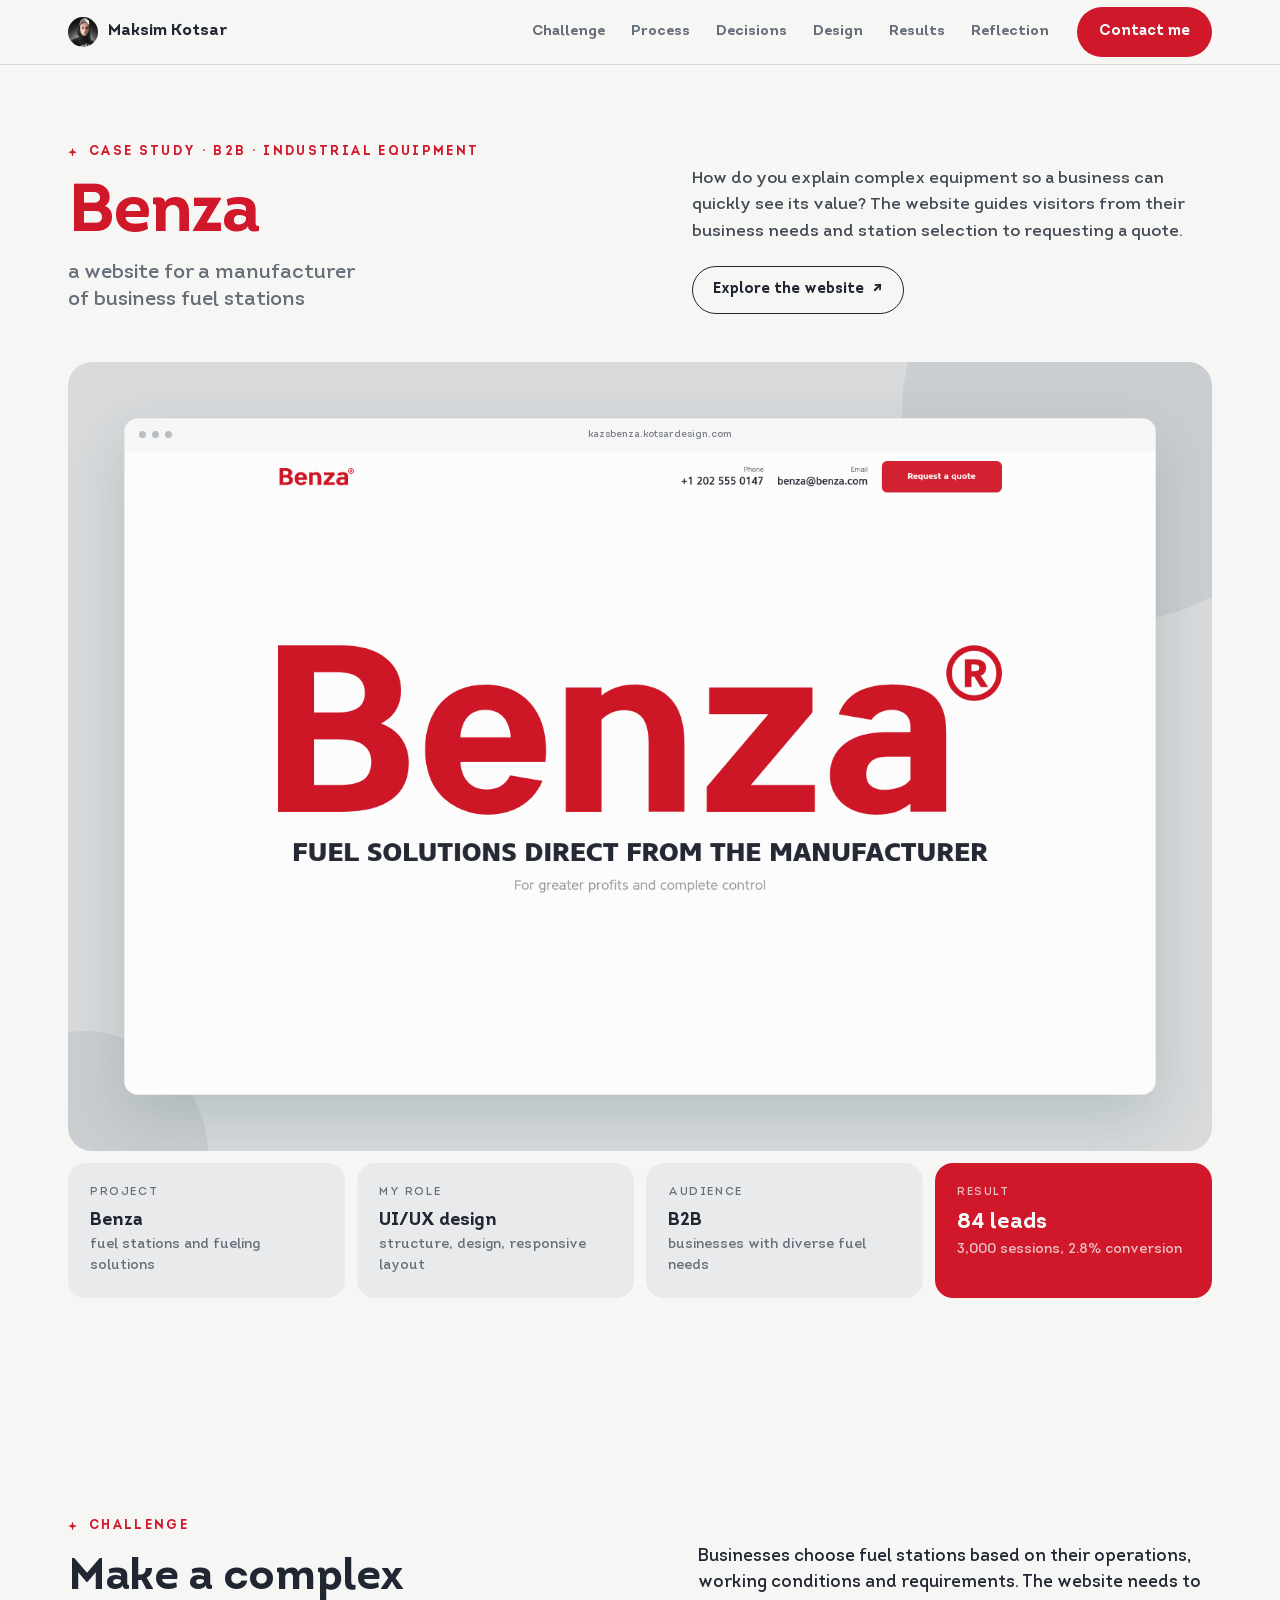
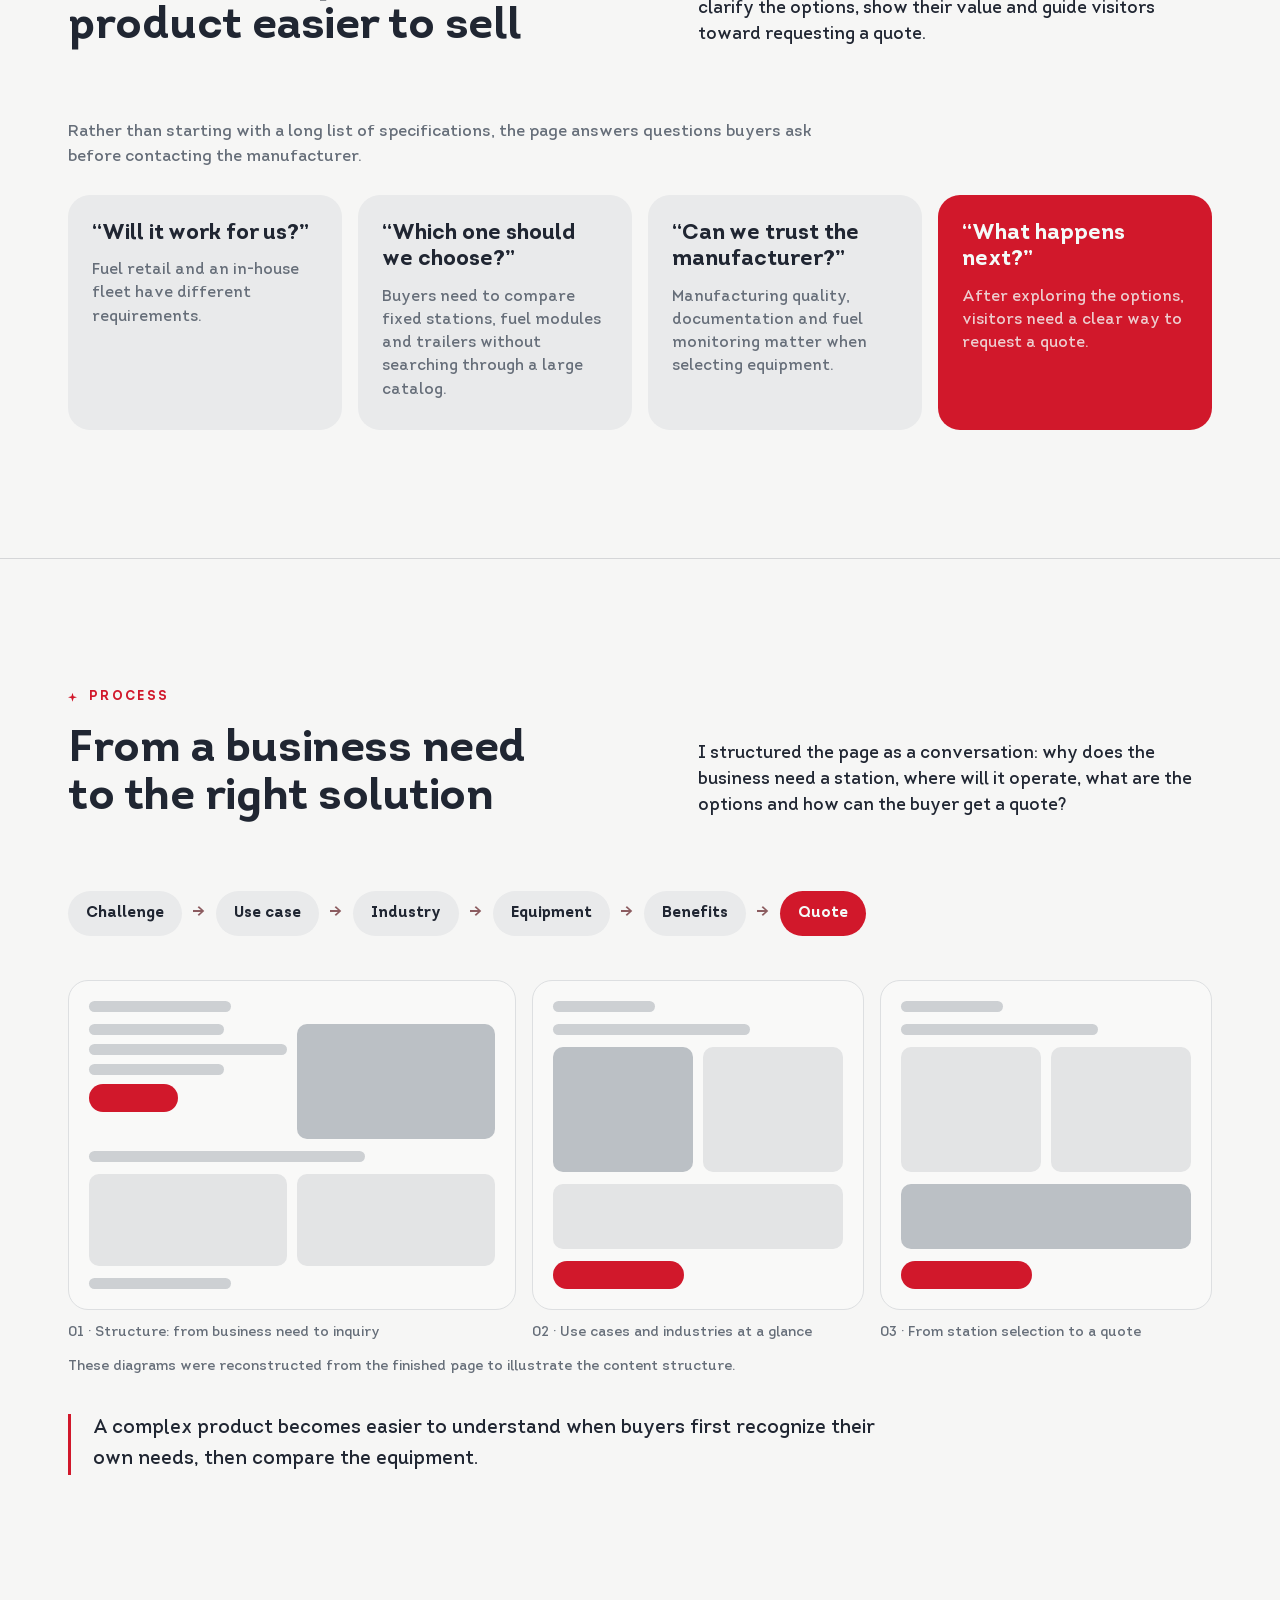
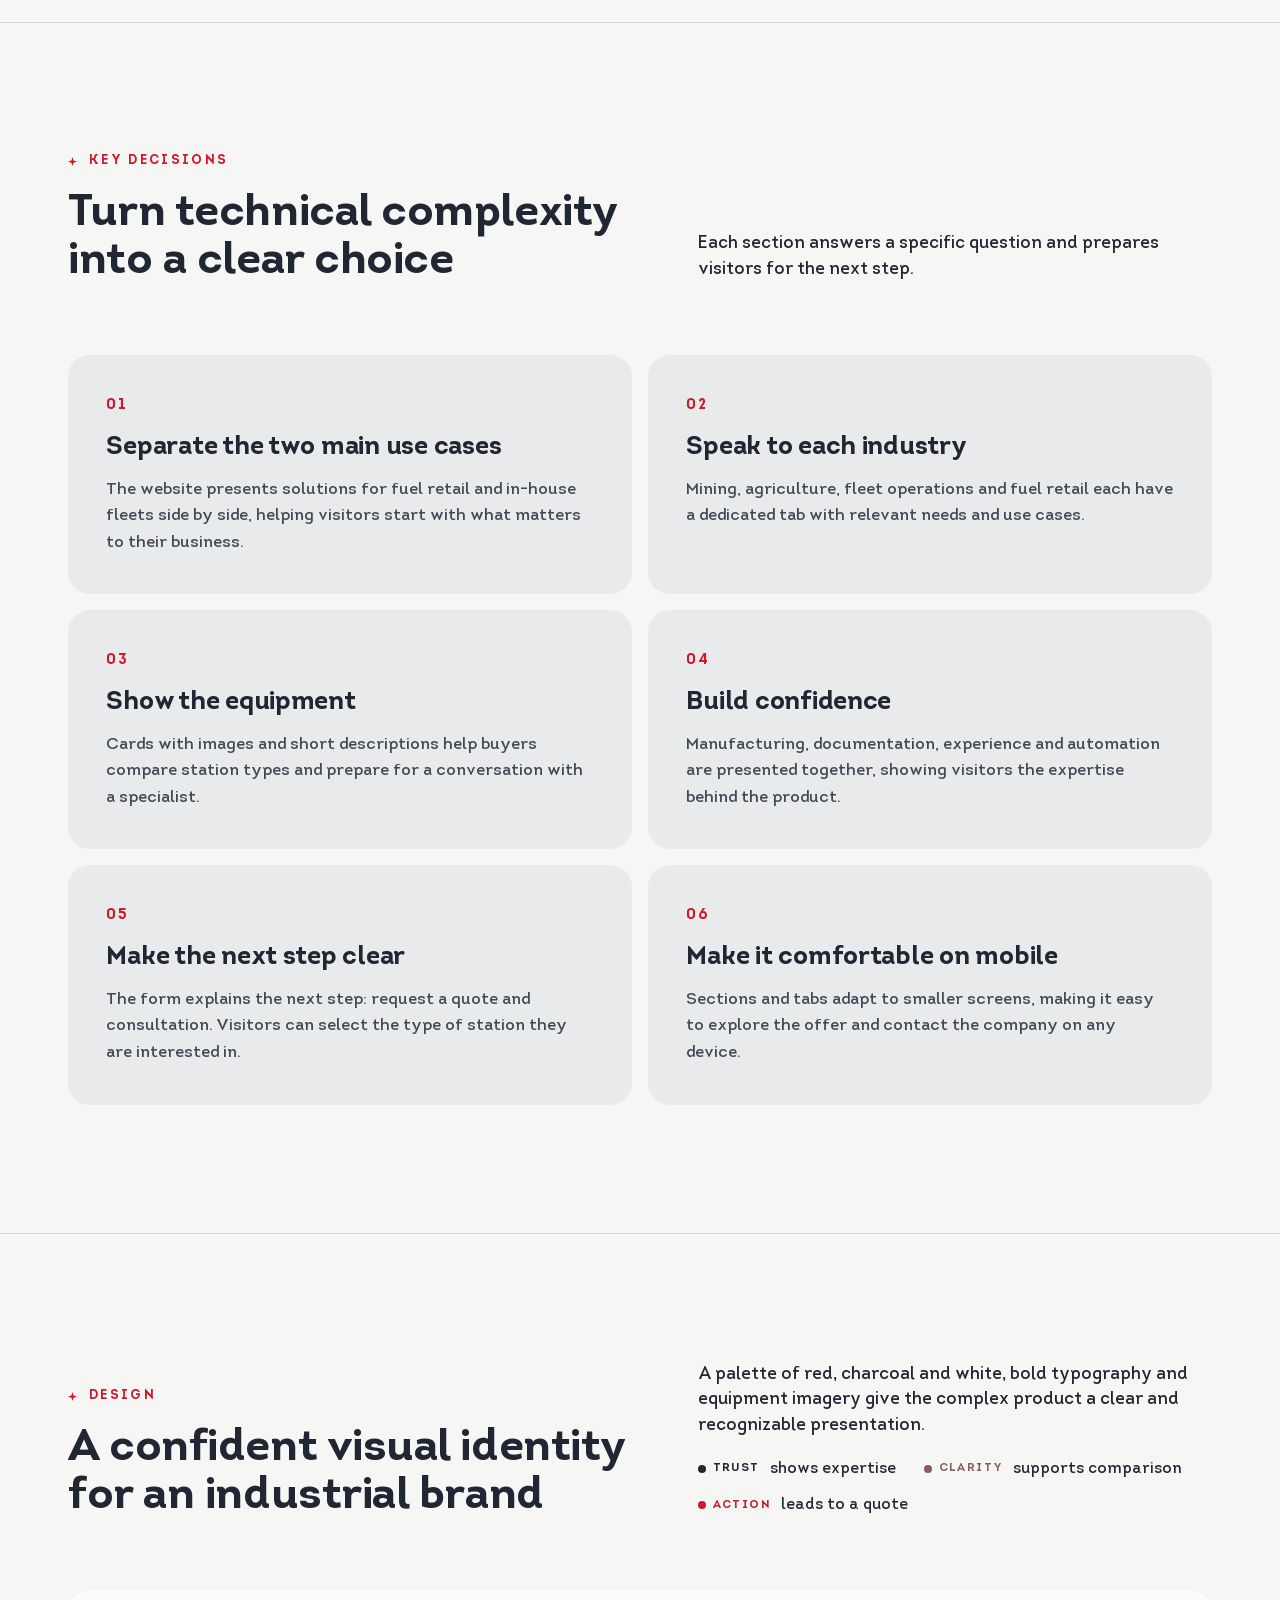
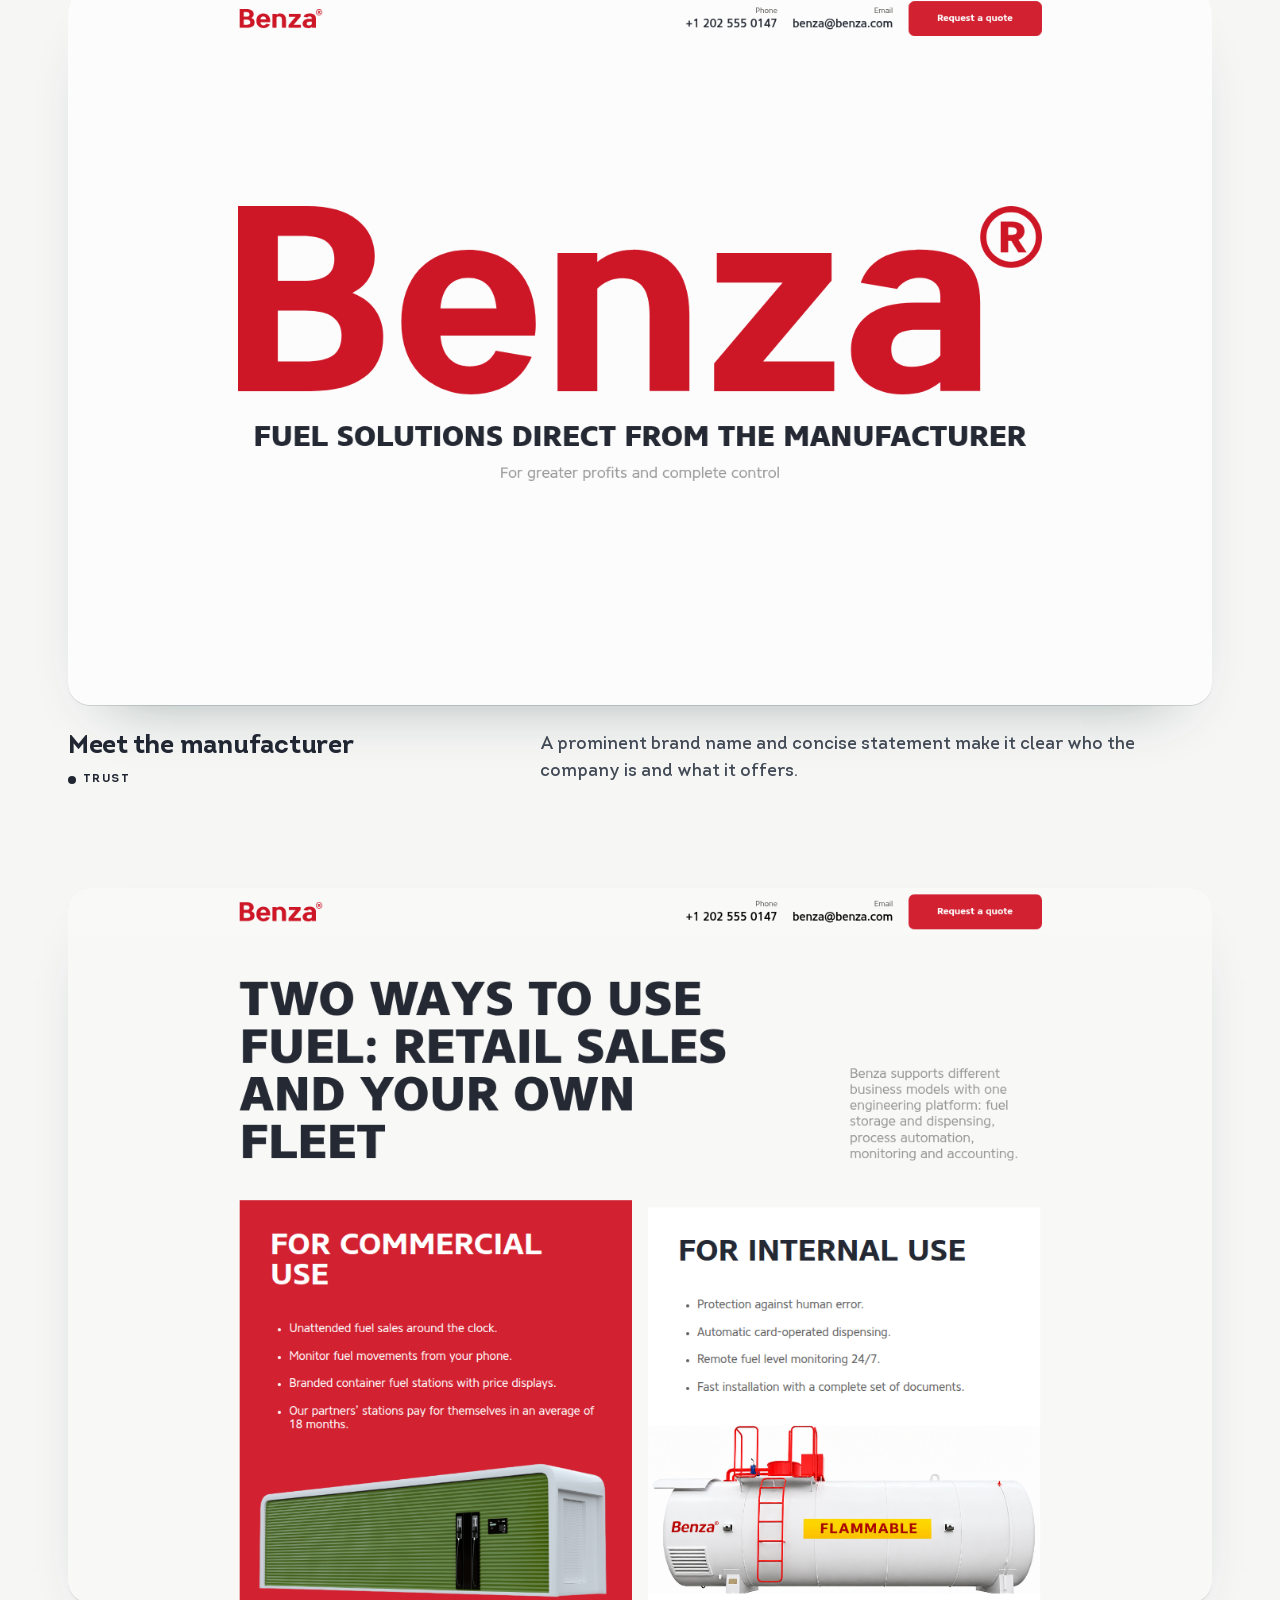
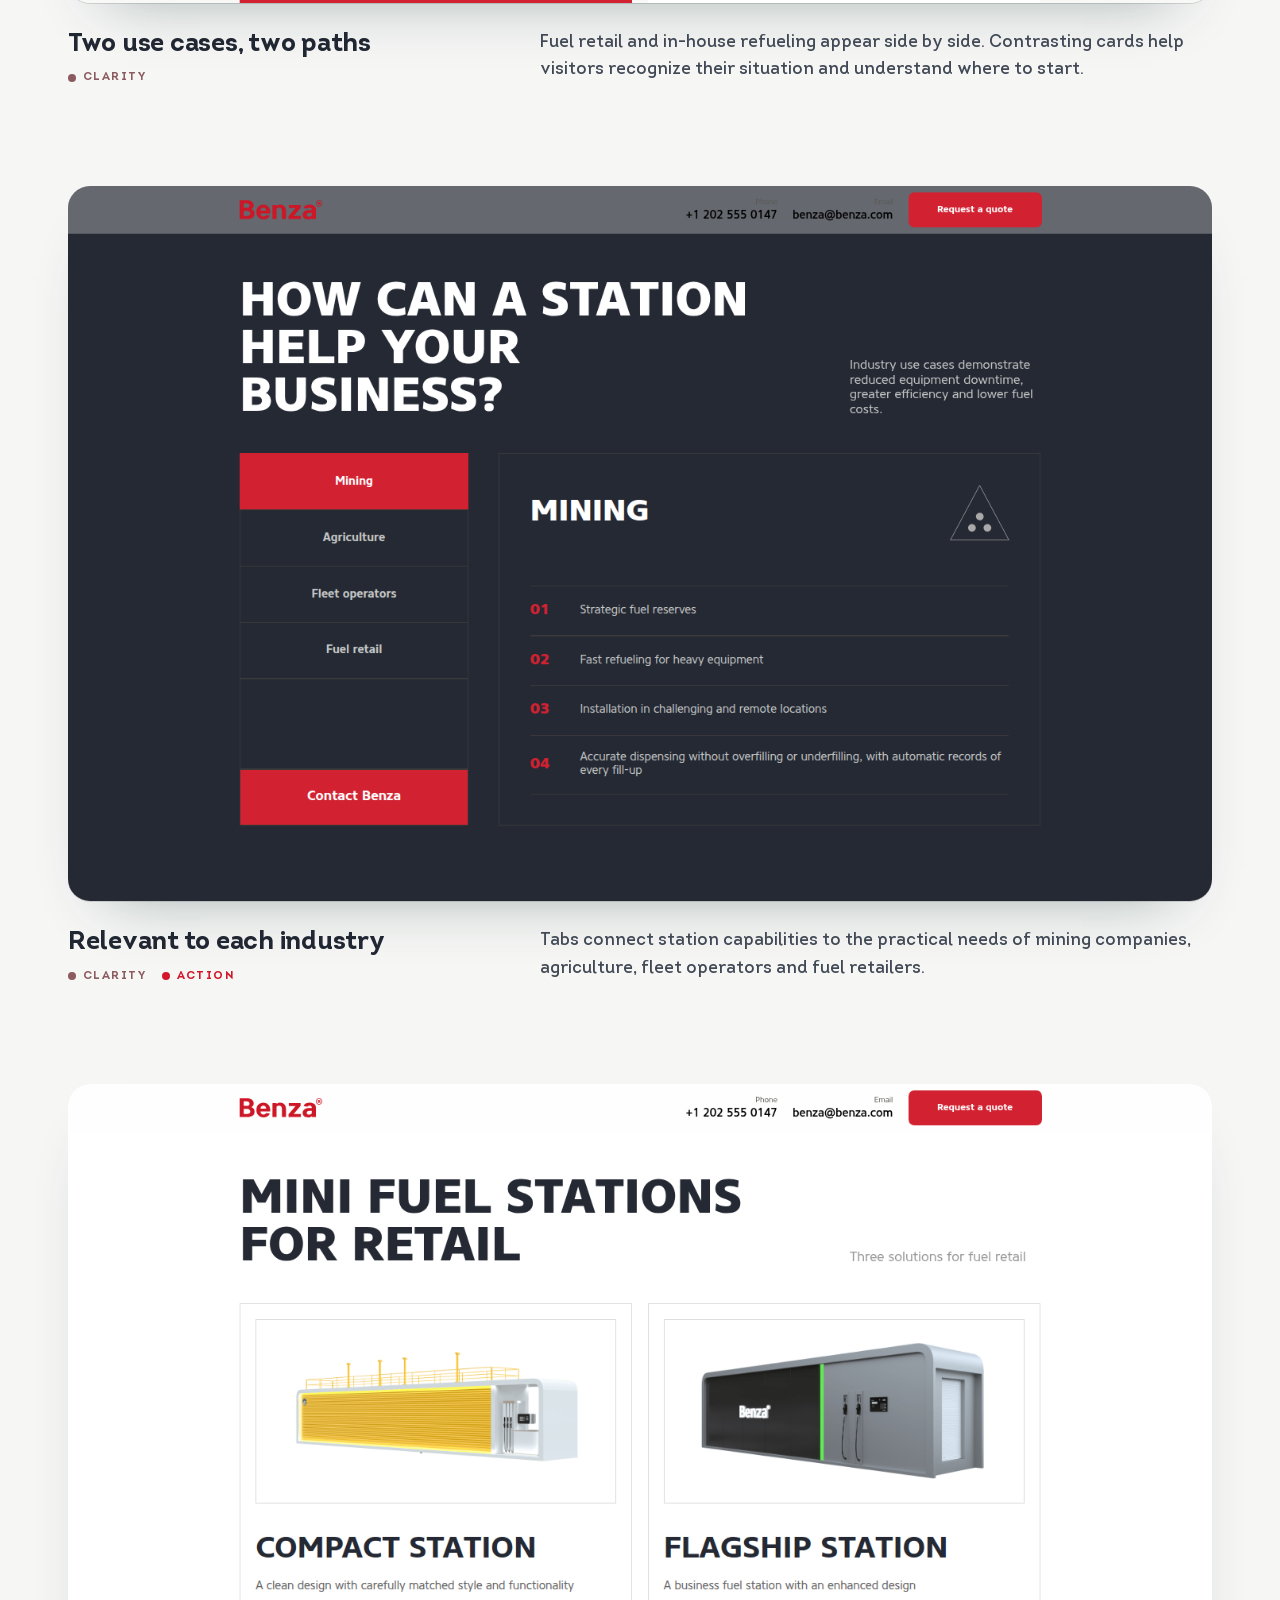
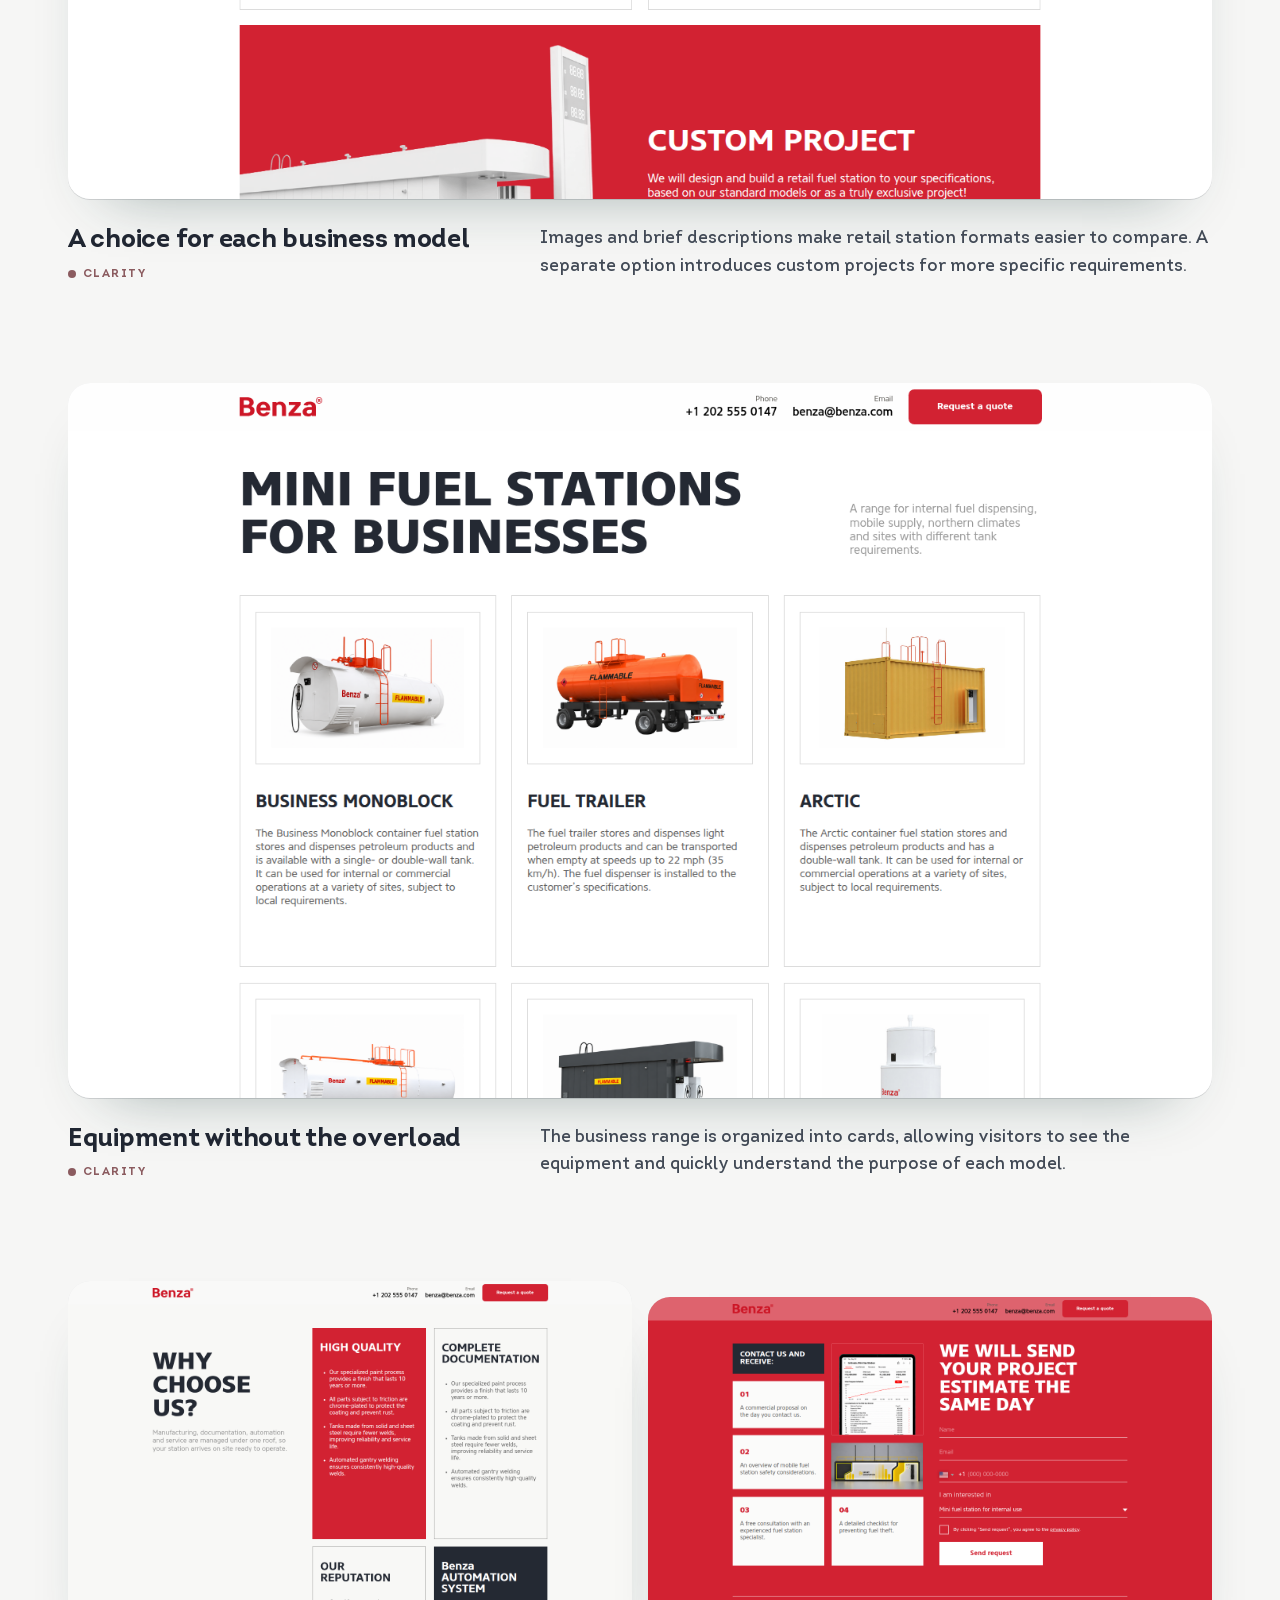
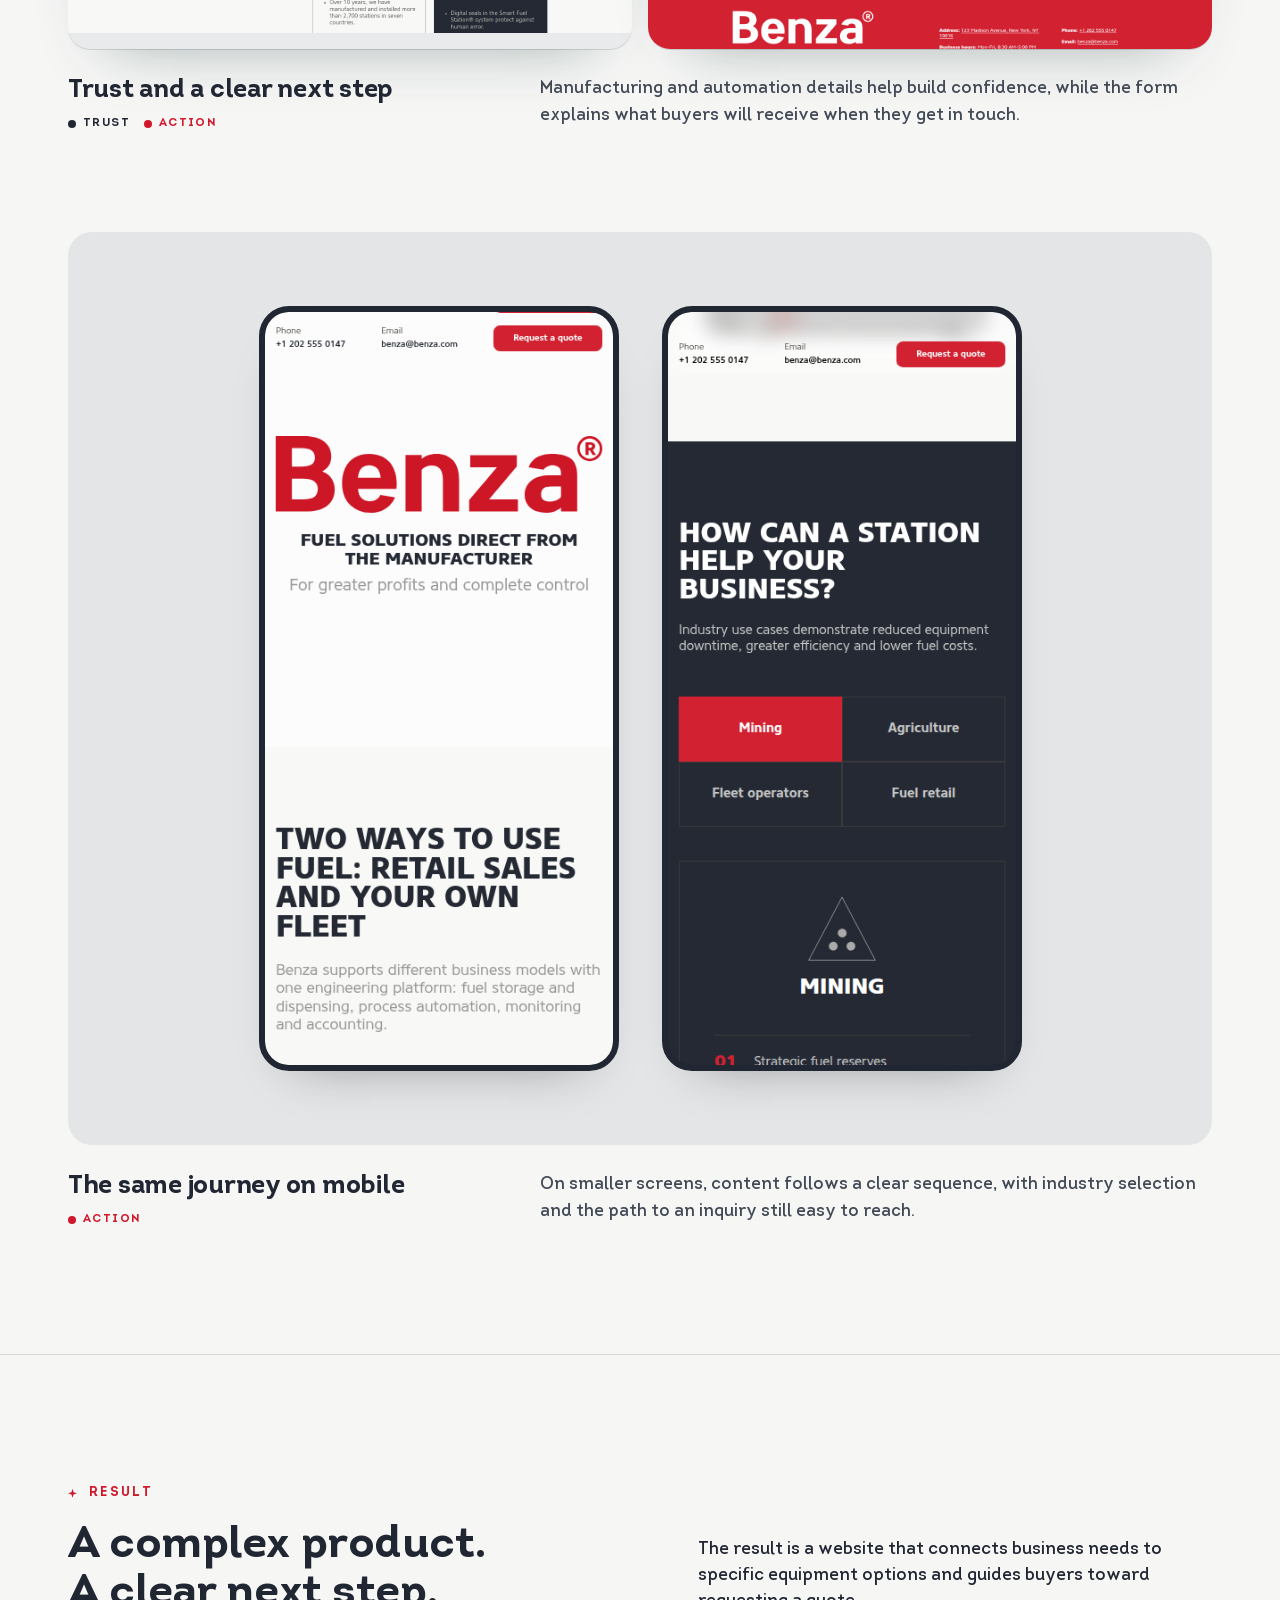
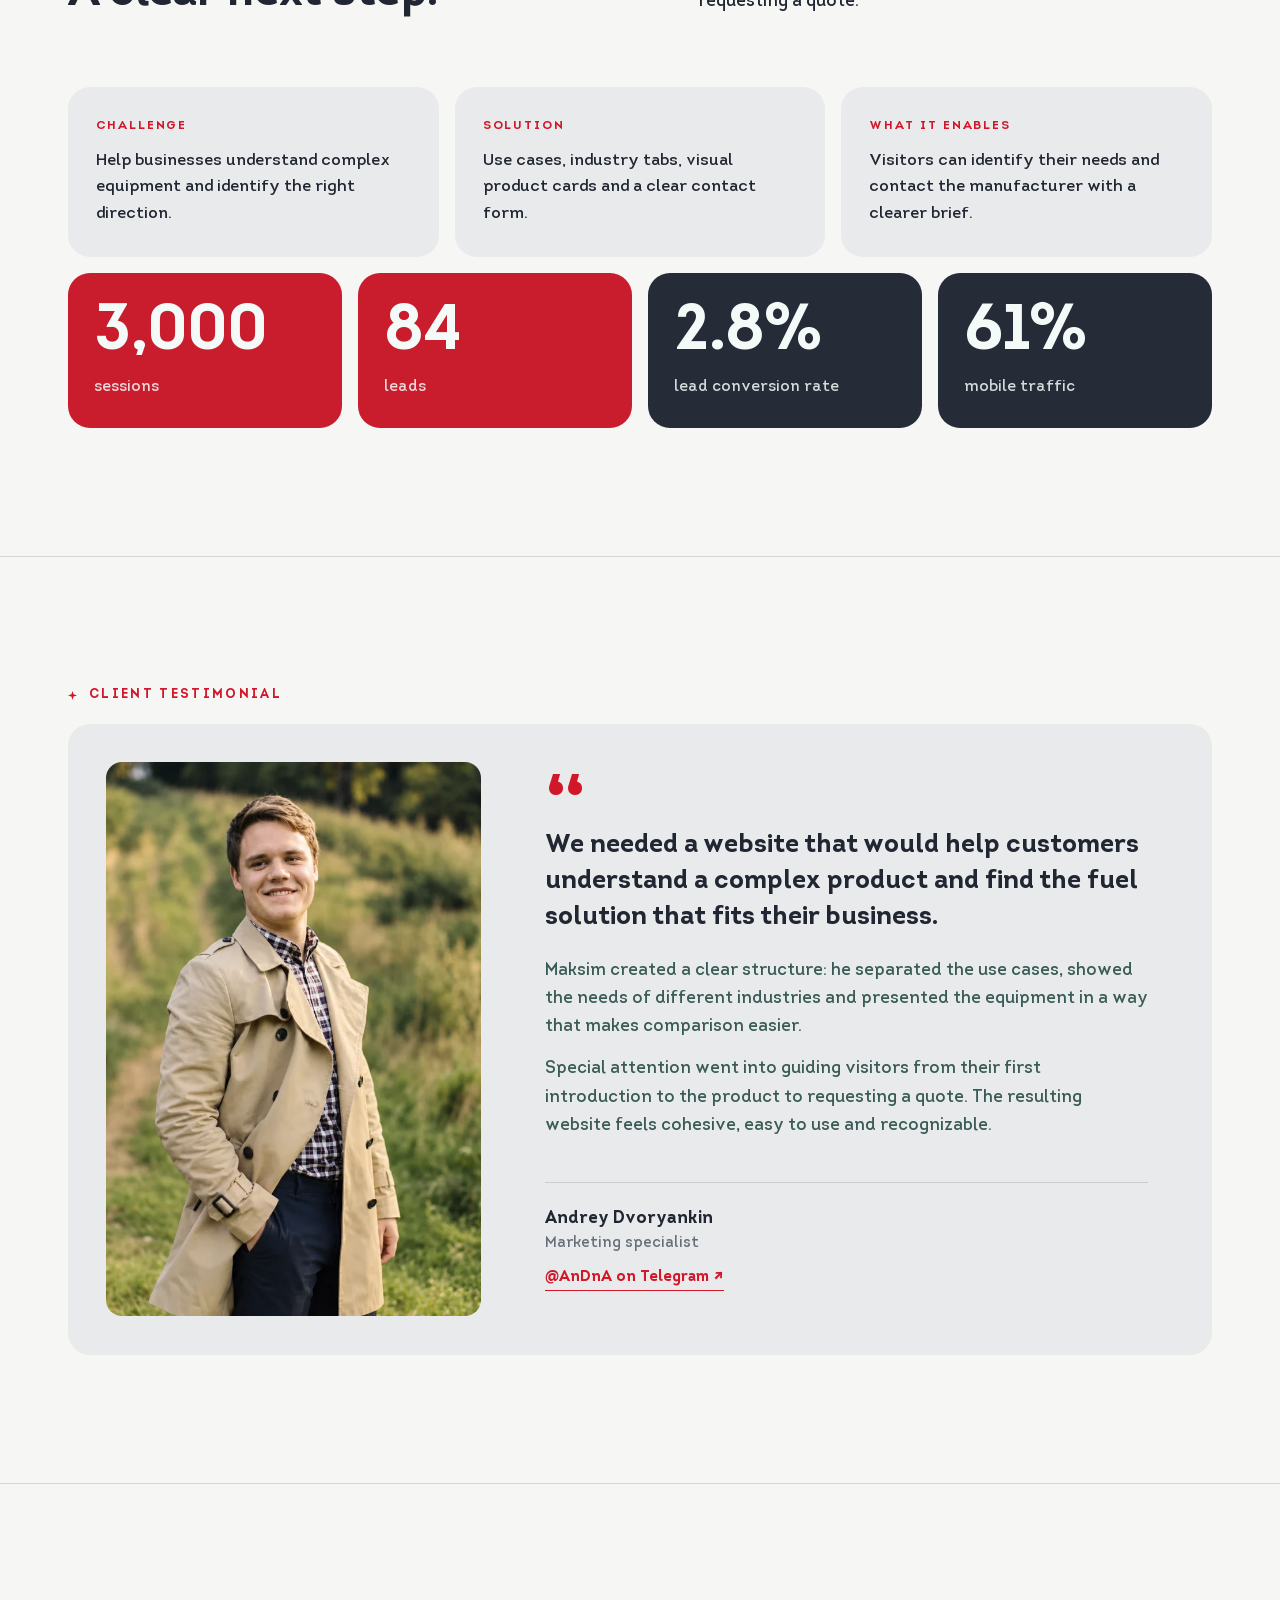
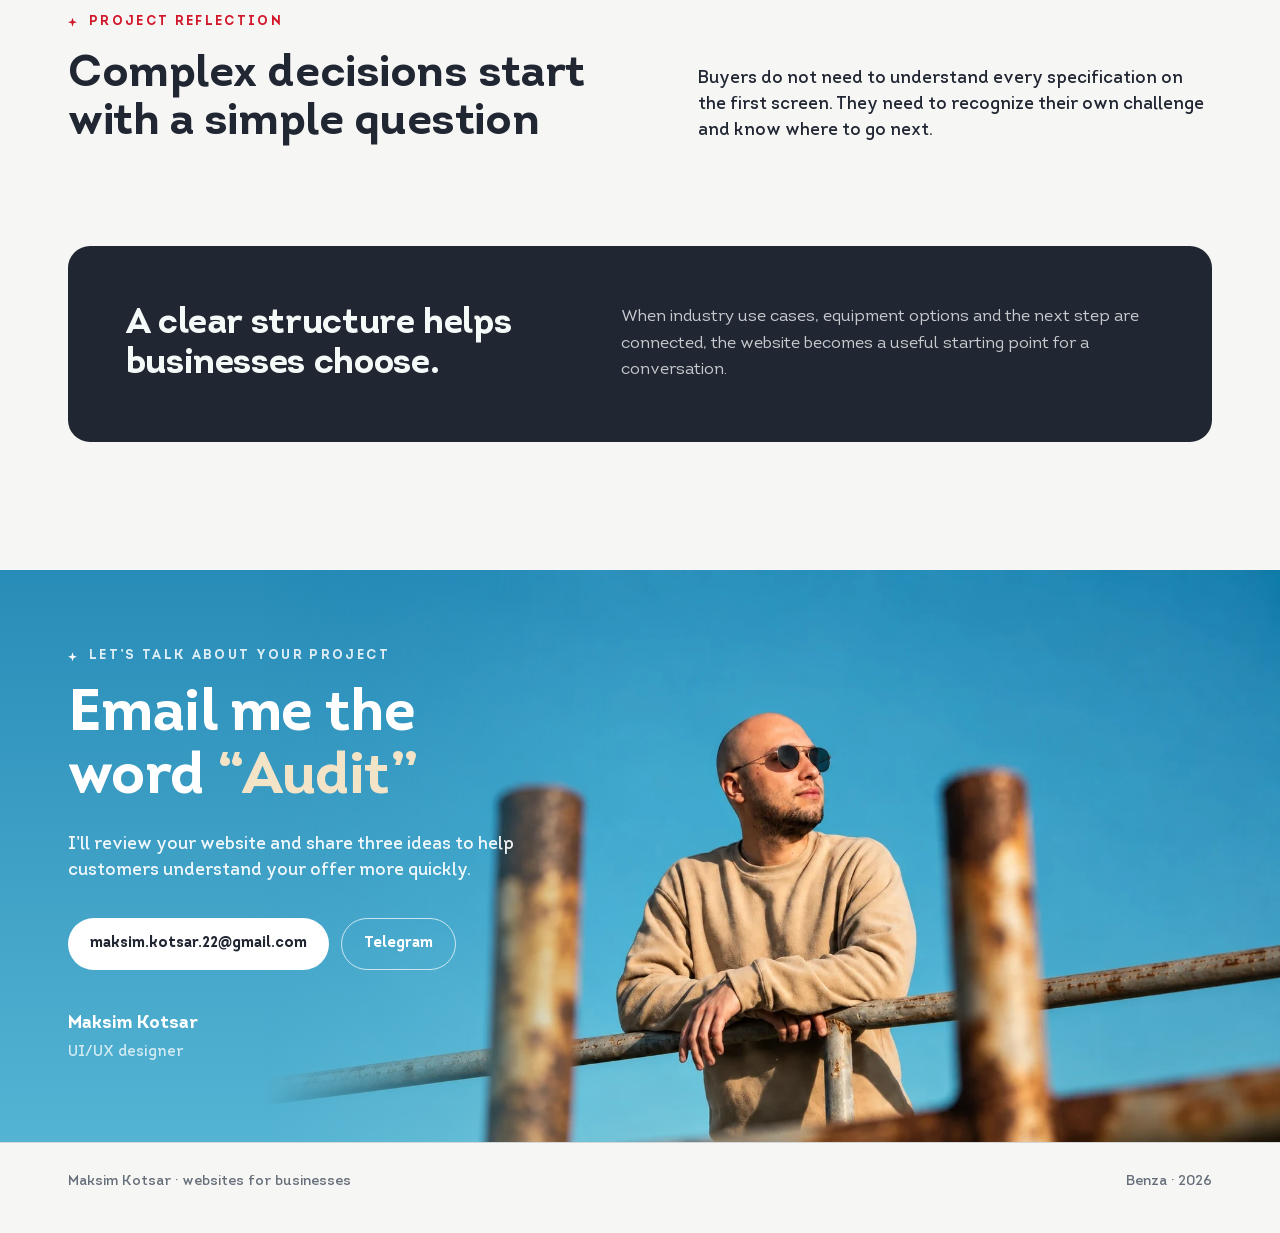
==== commit 4ee9e4be: "Add branded favicon" ====
--- a/index.html
+++ b/index.html
@@ -1,5 +1,5 @@
 <!doctype html>
-<html lang="en"><head><meta charset="utf-8"><meta name="viewport" content="width=device-width,initial-scale=1"><title>Benza — fuel station manufacturer website case study</title><meta name="description" content="Benza case study: making complex industrial equipment easier to understand and guiding business buyers toward a quote."><meta property="og:title" content="Benza — fuel station manufacturer website case study"><meta property="og:description" content="A clear path from a business need to a quote request."><meta property="og:type" content="website"><link rel="stylesheet" href="style.css"></head>
+<html lang="en"><head><meta charset="utf-8"><meta name="viewport" content="width=device-width,initial-scale=1"><title>Benza — fuel station manufacturer website case study</title><meta name="description" content="Benza case study: making complex industrial equipment easier to understand and guiding business buyers toward a quote."><meta property="og:title" content="Benza — fuel station manufacturer website case study"><meta property="og:description" content="A clear path from a business need to a quote request."><meta property="og:type" content="website"><link rel="stylesheet" href="style.css"><link rel="icon" href="assets/img/favicon.svg?v=1" type="image/svg+xml"></head>
 <body><header class="bar"><div class="wrap"><span class="name-ph"><img src="assets/img/maksim-avatar.webp" alt="" width="30" height="30">Maksim Kotsar<em> · websites for businesses</em></span><nav class="nav" aria-label="Sections"><a href="#task">Challenge</a><a href="#process">Process</a><a href="#decisions">Decisions</a><a href="#design">Design</a><a href="#result">Results</a><a href="#reflection">Reflection</a></nav><div class="bar-r"><a class="btn" href="#contact">Contact me</a><button class="burger" type="button" aria-expanded="false" aria-controls="menu" aria-label="Open menu"><i></i></button></div></div><nav class="menu" id="menu" aria-label="Mobile menu"><small>Sections</small><a href="#task">Challenge</a><a href="#process">Process</a><a href="#decisions">Decisions</a><a href="#design">Design</a><a href="#result">Results</a><a href="#reflection">Reflection</a><a class="btn" href="#contact">Contact me</a></nav><div class="progress" aria-hidden="true"></div></header>
 <main><div class="hero"><div class="wrap"><div class="hb-top"><div><div class="kicker">Case study · B2B · Industrial equipment</div><h1><span class="hb-name">Benza</span><span class="hb-sub">a website for a manufacturer of business fuel stations</span></h1></div><div class="hb-right"><p class="lead">How do you explain complex equipment so a business can quickly see its value? The website guides visitors from their business needs and station selection to requesting a quote.</p><a class="site-link" href="https://kazsbenza.kotsardesign.com/" target="_blank" rel="noopener">Explore the website <span aria-hidden="true">↗</span></a></div></div><div class="teaser-frame"><a class="browser-shot" href="https://kazsbenza.kotsardesign.com/" target="_blank" rel="noopener" aria-label="Open the Benza website"><div class="browser-top" aria-hidden="true"><i></i><i></i><i></i><span>kazsbenza.kotsardesign.com</span></div><img src="assets/img/hero.png" alt="Benza website opening screen" width="1440" height="900"></a></div><div class="hb-meta"><div><small>Project</small><strong>Benza</strong><span>fuel stations and fueling solutions</span></div><div><small>My role</small><strong>UI/UX design</strong><span>structure, design, responsive layout</span></div><div><small>Audience</small><strong>B2B</strong><span>businesses with diverse fuel needs</span></div><div class="res"><small>Result</small><strong>84 leads</strong><span>3,000 sessions, 2.8% conversion</span></div></div></div></div>
 <section id="task"><div class="wrap"><div class="sec-head"><div><div class="kicker">Challenge</div><h2>Make a complex product easier to sell</h2></div><p class="lead">Businesses choose fuel stations based on their operations, working conditions and requirements. The website needs to clarify the options, show their value and guide visitors toward requesting a quote.</p></div><p class="obj-intro">Rather than starting with a long list of specifications, the page answers questions buyers ask before contacting the manufacturer.</p><div class="objections"><div class="obj"><div class="q">“Will it work for us?”</div><p>Fuel retail and an in-house fleet have different requirements.</p></div><div class="obj"><div class="q">“Which one should we choose?”</div><p>Buyers need to compare fixed stations, fuel modules and trailers without searching through a large catalog.</p></div><div class="obj"><div class="q">“Can we trust the manufacturer?”</div><p>Manufacturing quality, documentation and fuel monitoring matter when selecting equipment.</p></div><div class="obj"><div class="q">“What happens next?”</div><p>After exploring the options, visitors need a clear way to request a quote.</p></div></div></div></section>
